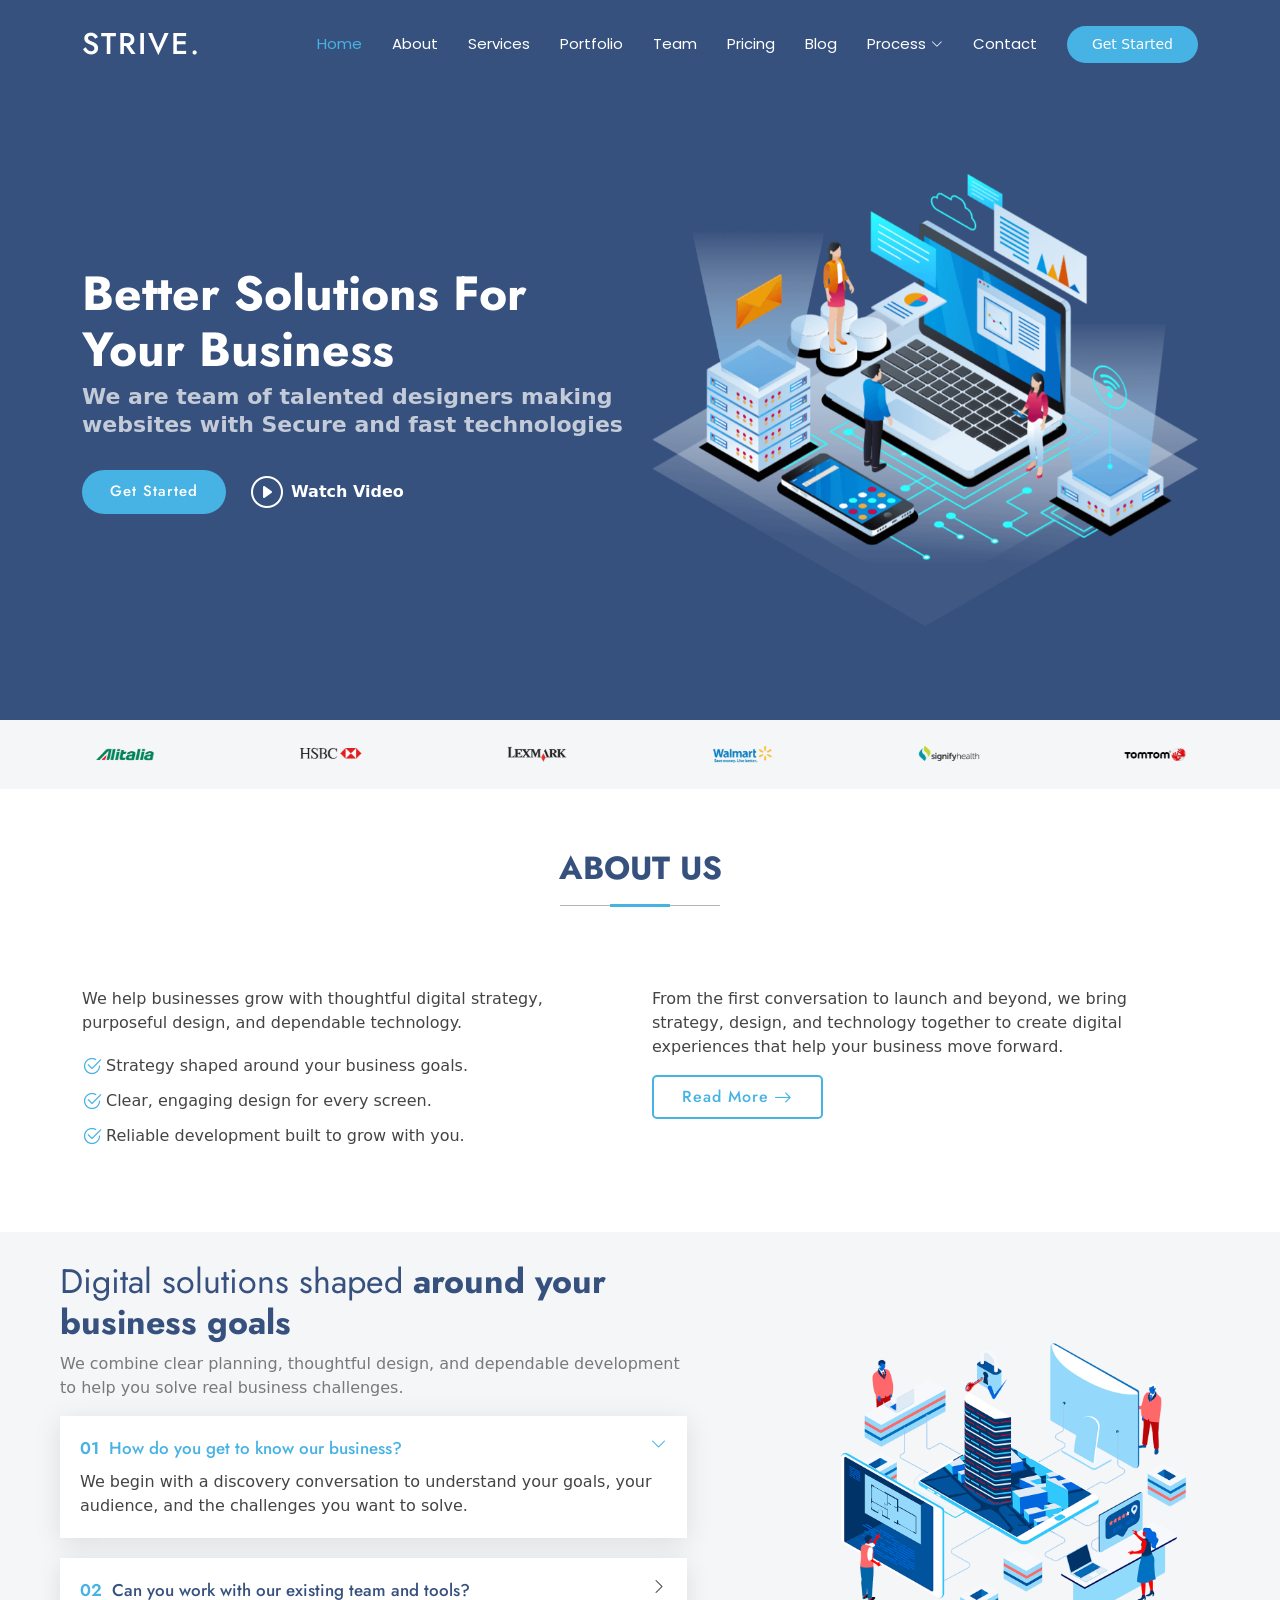
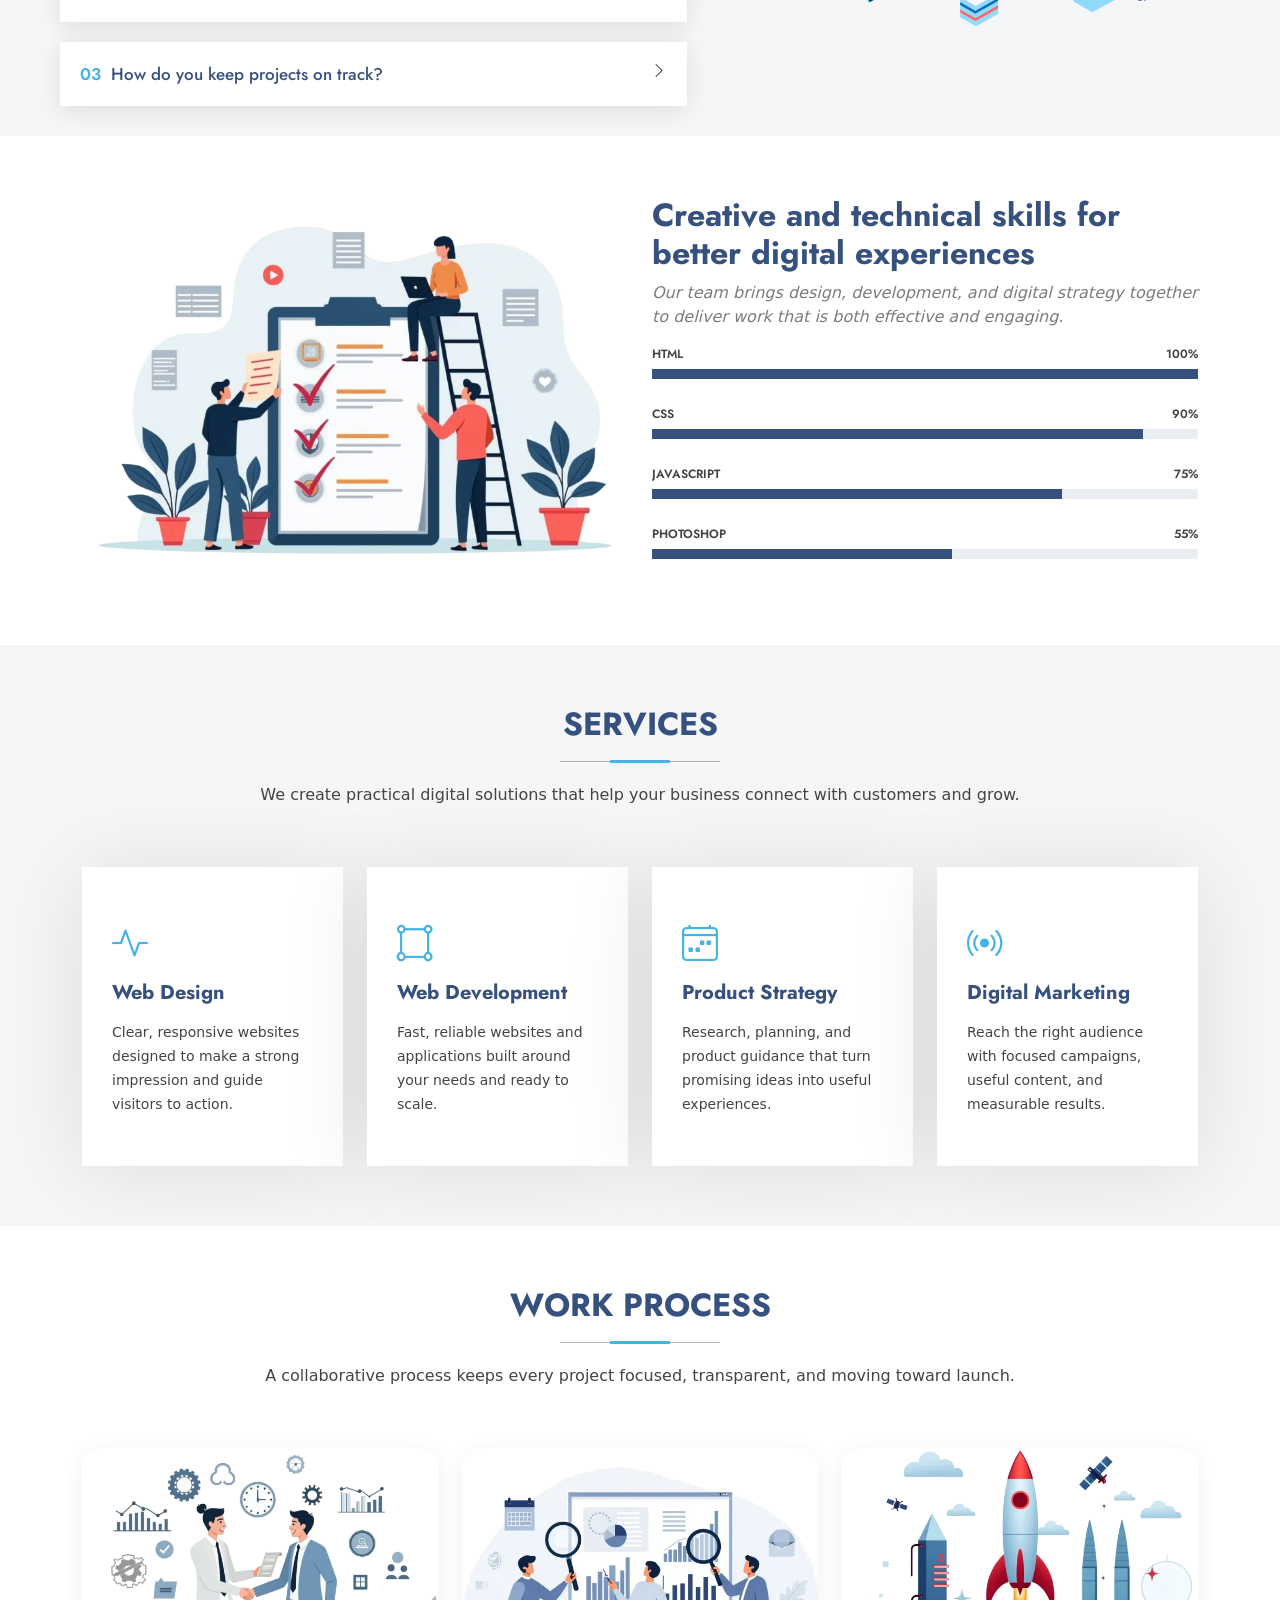
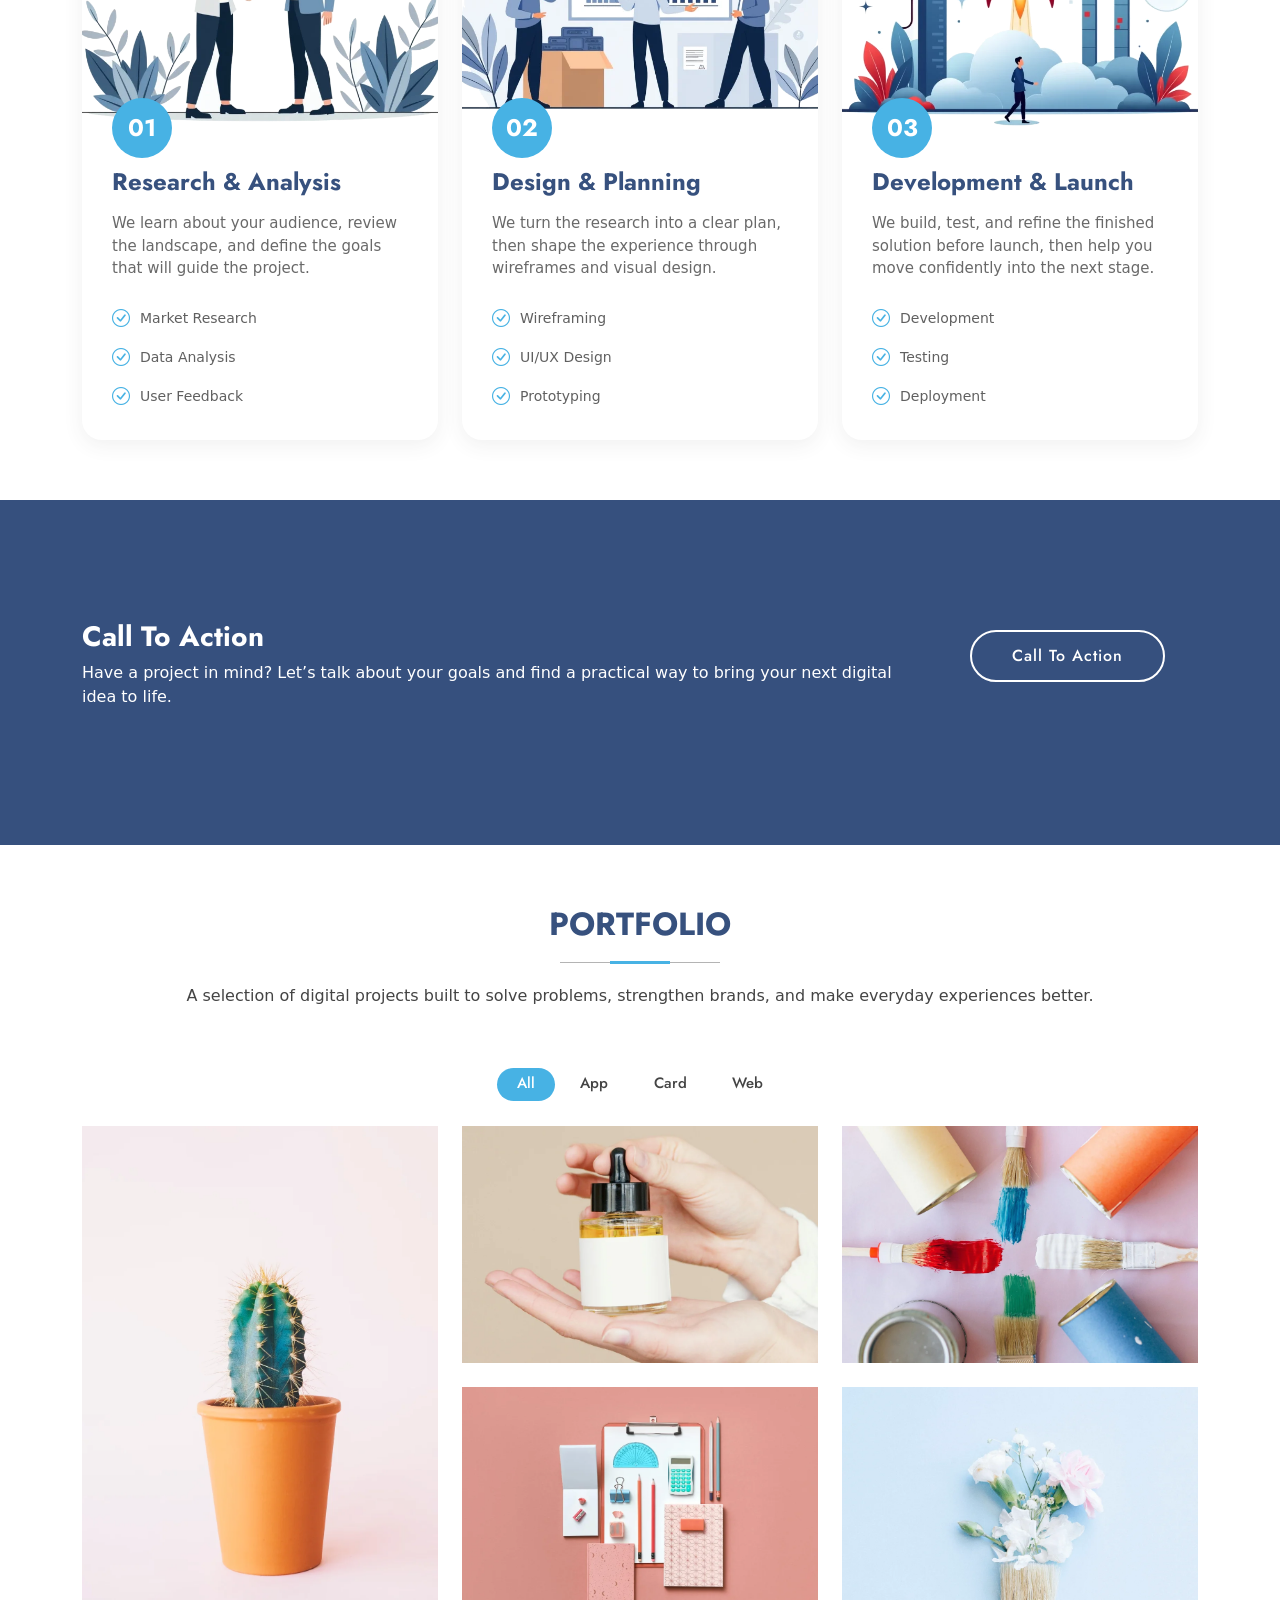
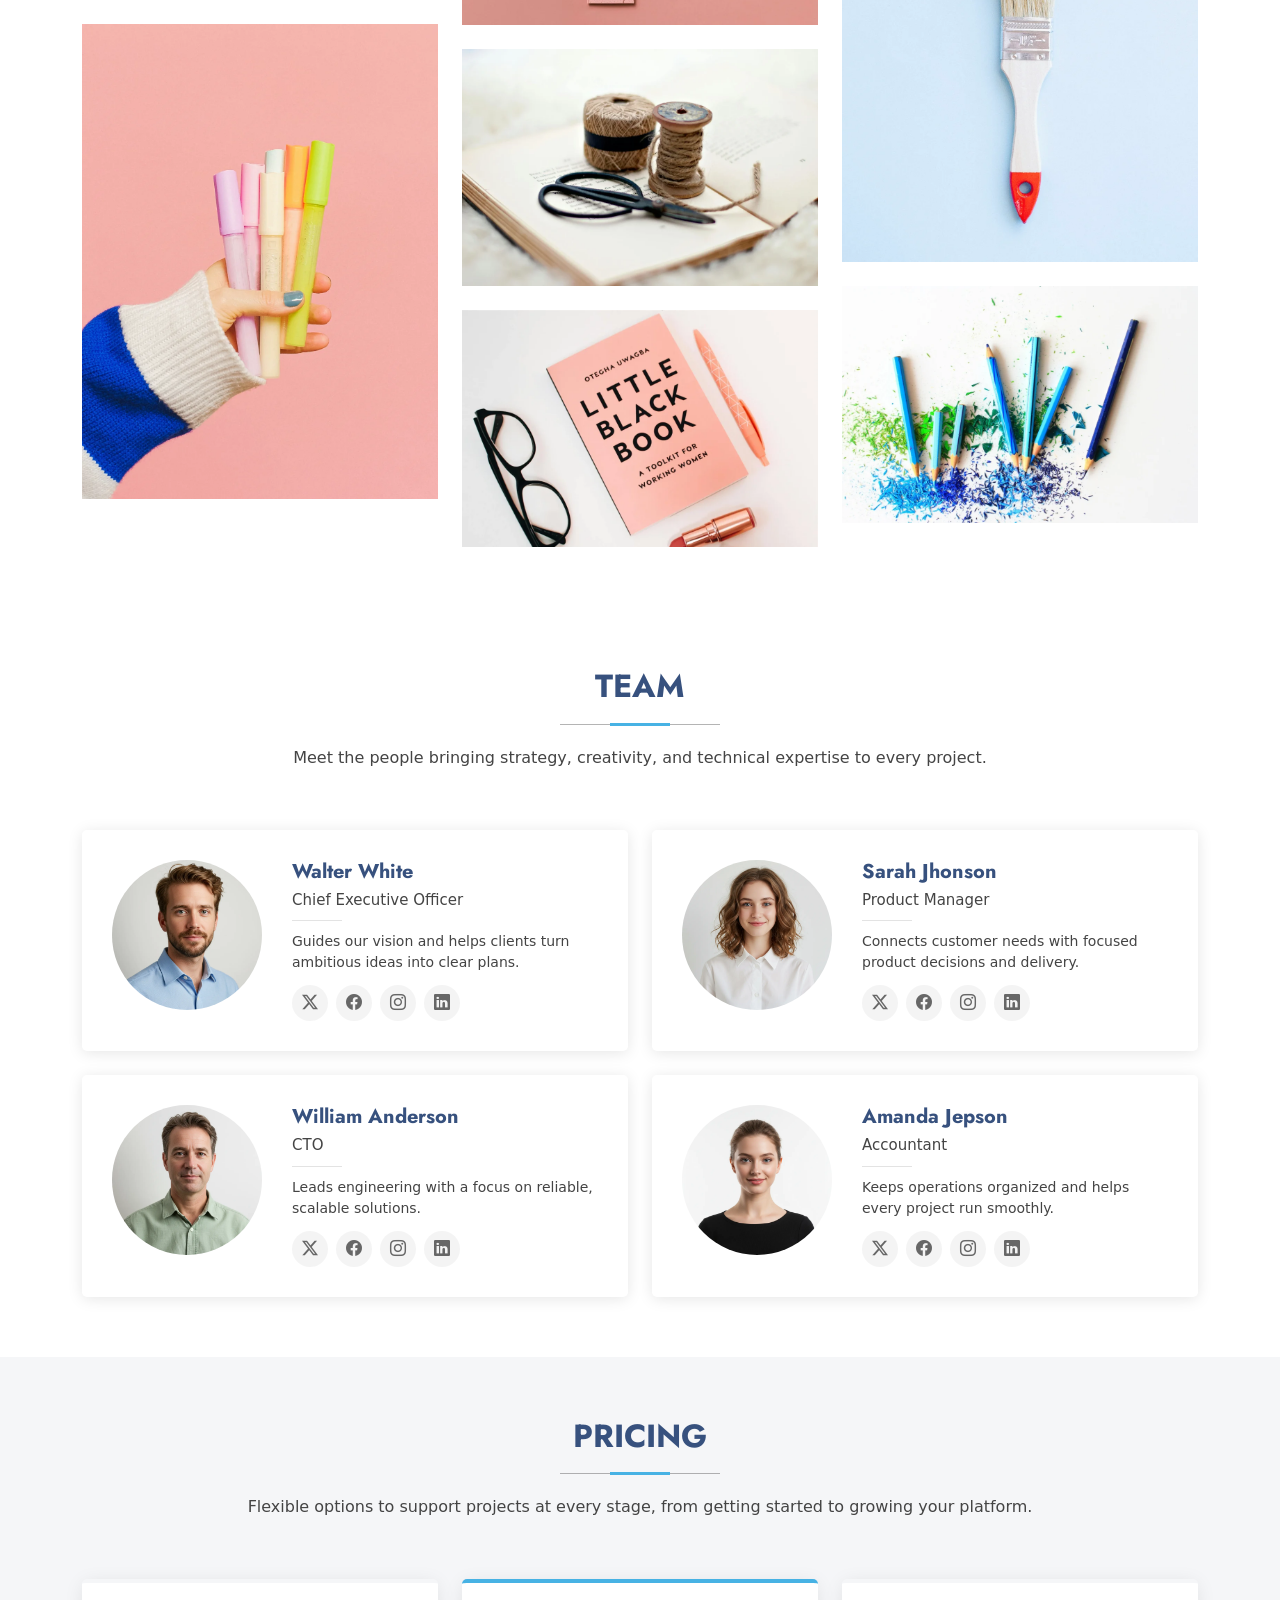
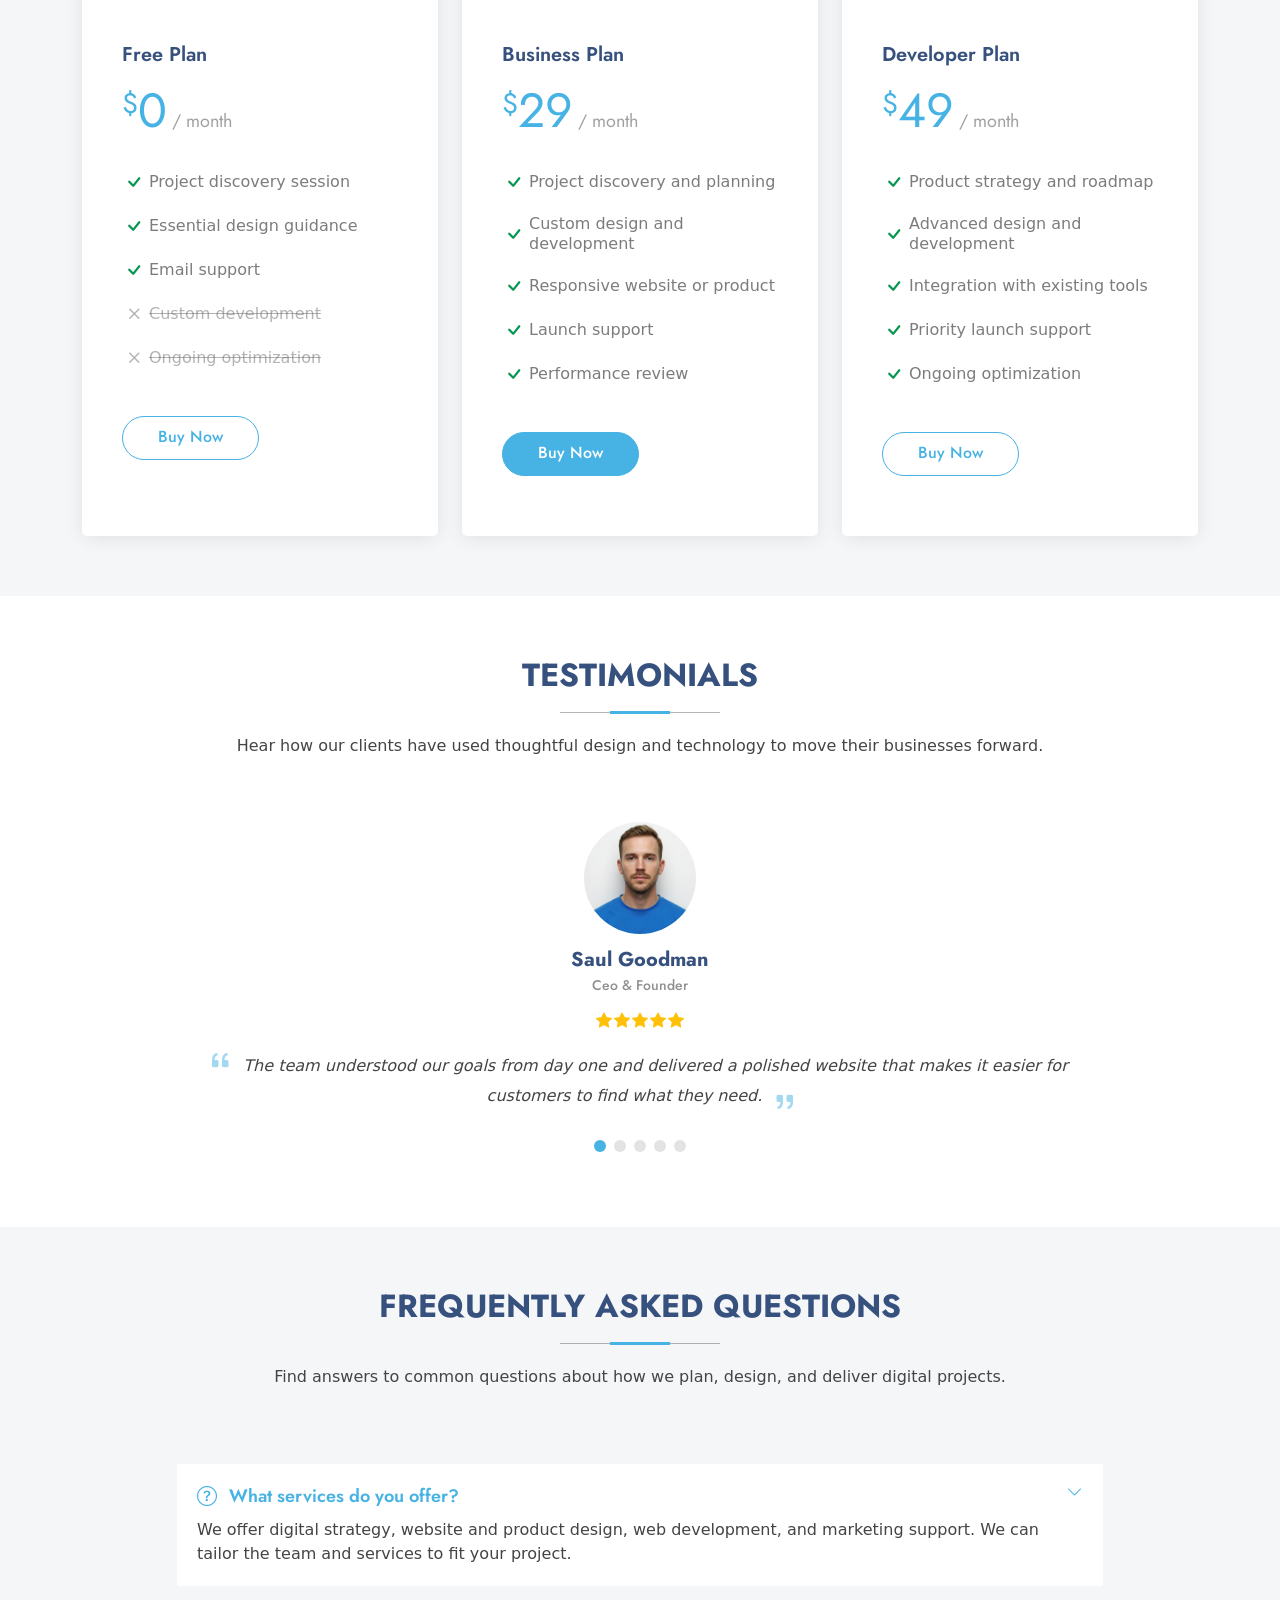
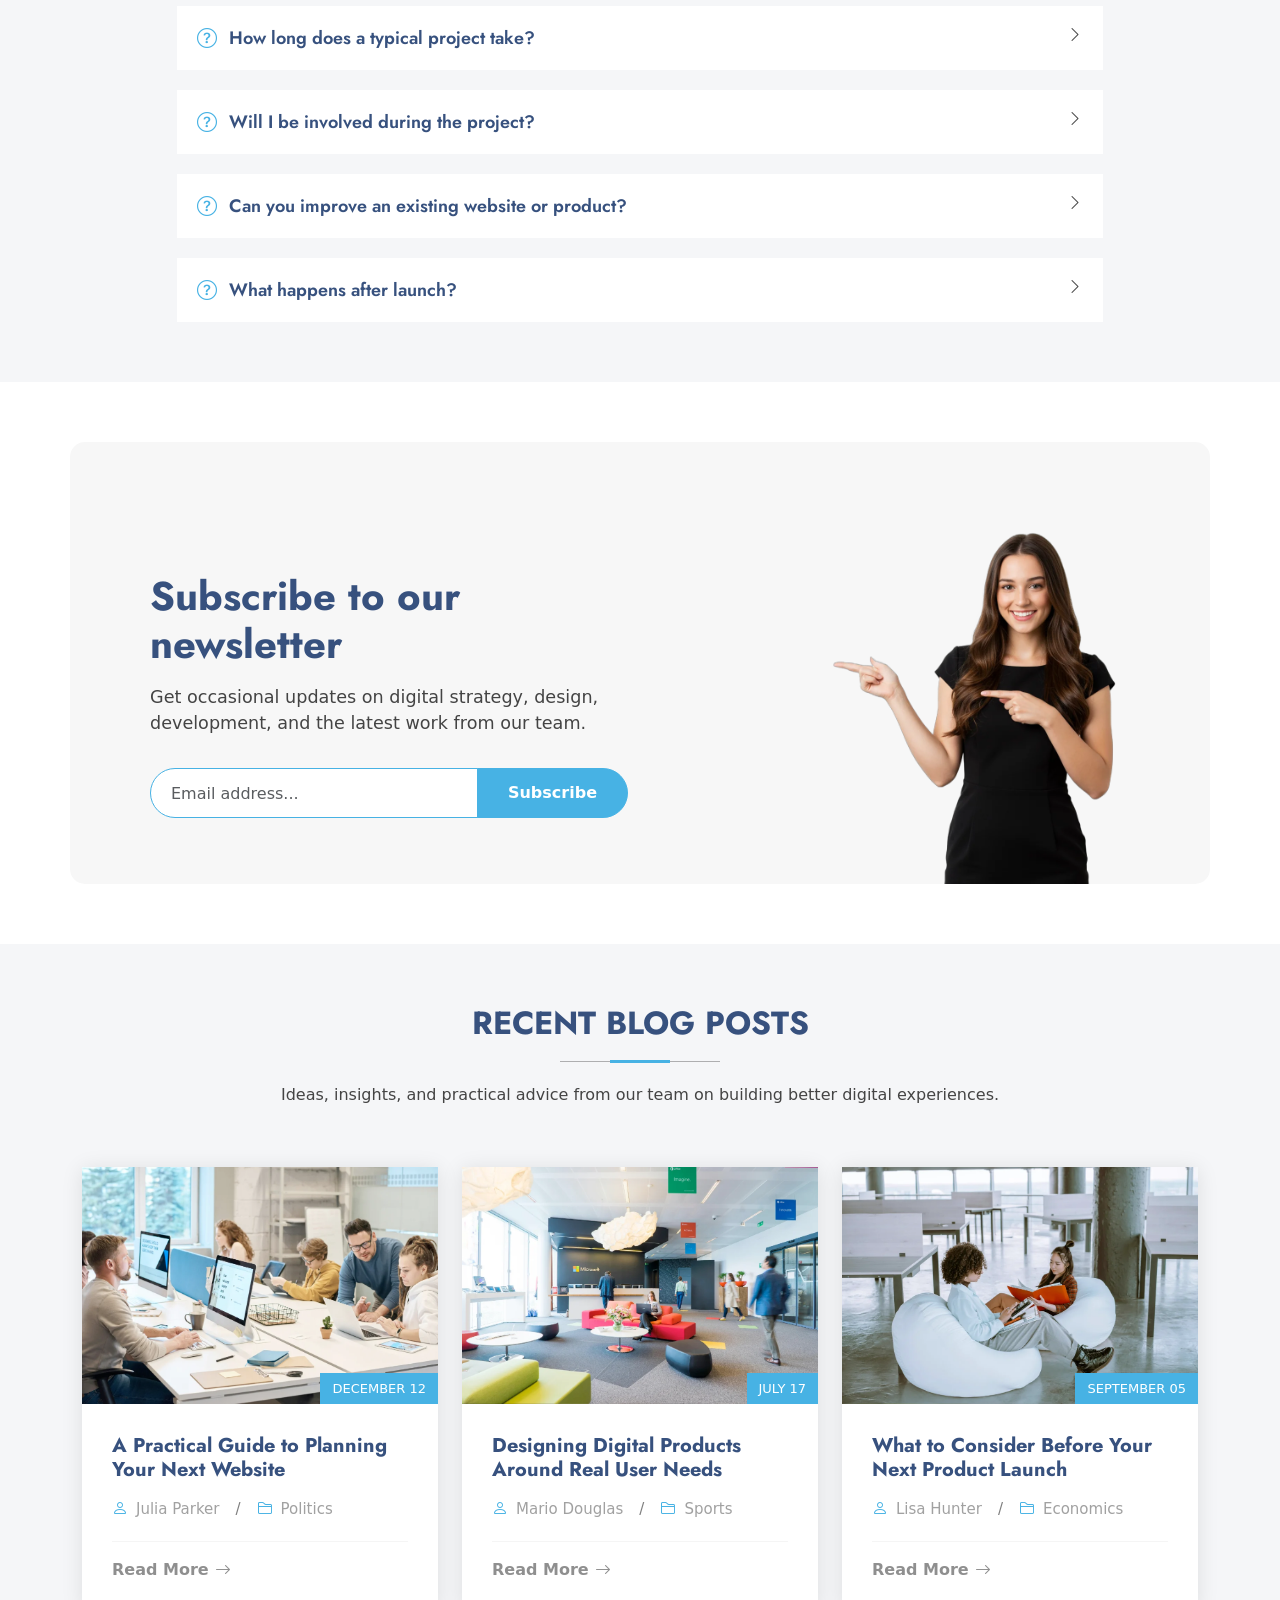
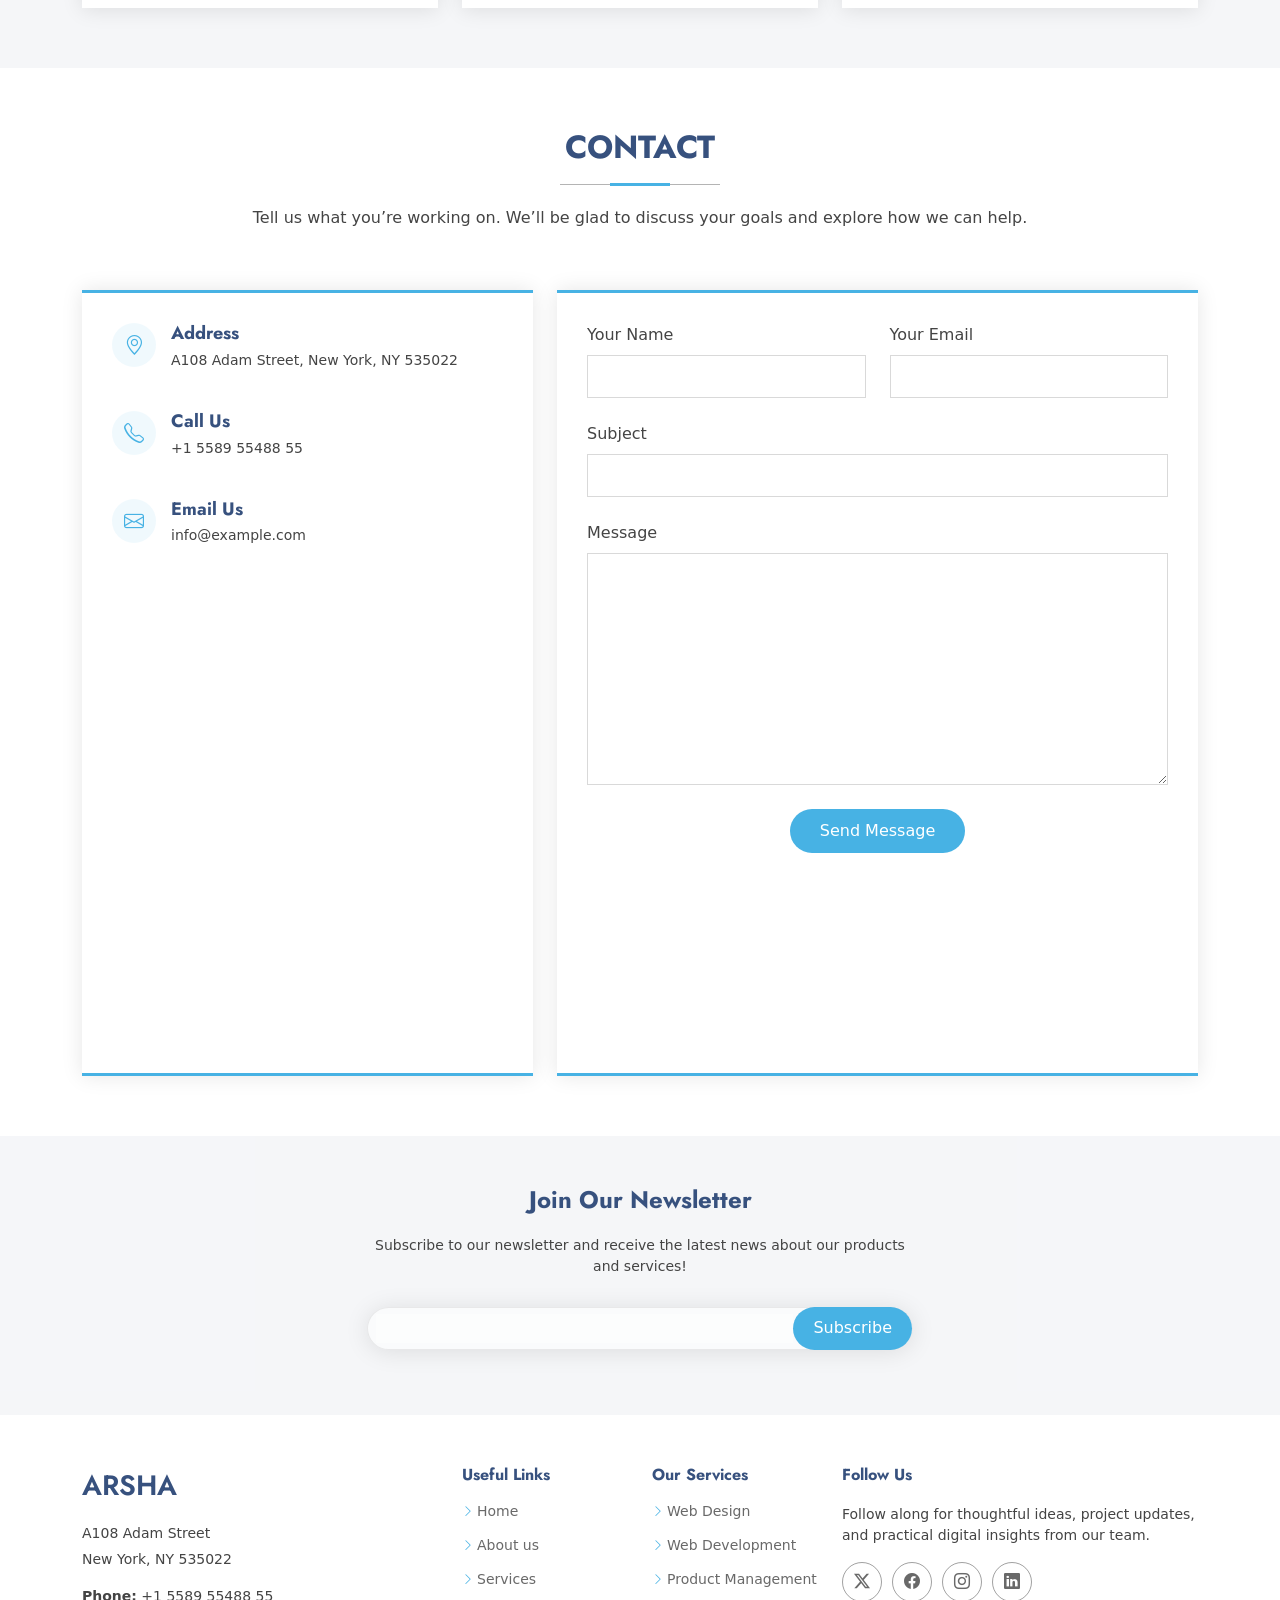
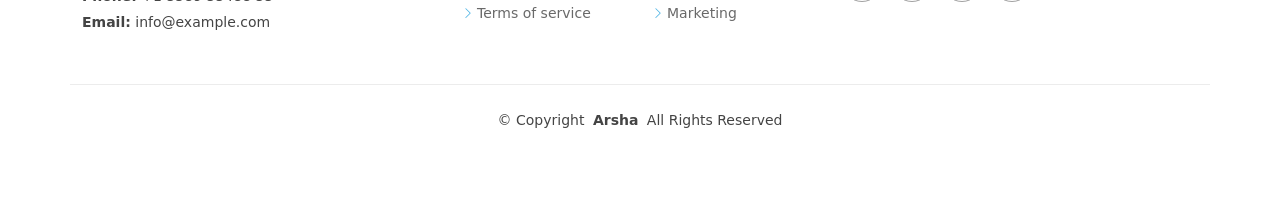
==== index.html @ 8007351e "first commit" ====
<!DOCTYPE html>
<html lang="en">

<head>
  <meta charset="utf-8">
  <meta content="width=device-width, initial-scale=1.0" name="viewport">
  <title>Index - Arsha Bootstrap Template</title>
  <meta name="description" content="">
  <meta name="keywords" content="">

  <!-- Favicons -->
  <!-- <link href="assets/img/favicon.png" rel="icon">
  <link href="assets/img/apple-touch-icon.png" rel="apple-touch-icon"> -->

  <!-- Fonts -->
  <link href="https://fonts.googleapis.com" rel="preconnect">
  <link href="https://fonts.gstatic.com" rel="preconnect" crossorigin>
  <link href="https://fonts.googleapis.com/css2?family=Open+Sans:ital,wght@0,300;0,400;0,500;0,600;0,700;0,800;1,300;1,400;1,500;1,600;1,700;1,800&family=Poppins:ital,wght@0,100;0,200;0,300;0,400;0,500;0,600;0,700;0,800;0,900;1,100;1,200;1,300;1,400;1,500;1,600;1,700;1,800;1,900&family=Jost:ital,wght@0,100;0,200;0,300;0,400;0,500;0,600;0,700;0,800;0,900;1,100;1,200;1,300;1,400;1,500;1,600;1,700;1,800;1,900&display=swap" rel="stylesheet">

  <!-- Vendor CSS Files -->
  <link href="assets/vendor/bootstrap/css/bootstrap.min.css" rel="stylesheet">
  <link href="assets/vendor/bootstrap-icons/bootstrap-icons.css" rel="stylesheet">
  <link href="assets/vendor/aos/aos.css" rel="stylesheet">
  <link href="assets/vendor/glightbox/css/glightbox.min.css" rel="stylesheet">
  <link href="assets/vendor/swiper/swiper-bundle.min.css" rel="stylesheet">

  <!-- Main CSS File -->
  <link href="assets/css/main.css" rel="stylesheet">

  <!-- =======================================================
  * Template Name: Arsha
  * Template URL: https://bootstrapmade.com/arsha-free-bootstrap-html-template-corporate/
  * Updated: Feb 22 2025 with Bootstrap v5.3.3
  * Author: BootstrapMade.com
  * License: https://bootstrapmade.com/license/
  ======================================================== -->
</head>

<body class="index-page">

  <header id="header" class="header d-flex align-items-center fixed-top">
    <div class="container-fluid container-xl position-relative d-flex align-items-center">

      <a href="index.html" class="logo d-flex align-items-center me-auto">
        <!-- Uncomment the line below if you also wish to use an image logo -->
        <!-- <img src="assets/img/logo.webp" alt=""> -->
        <h1 class="sitename">Strive.</h1>
      </a>

      <nav id="navmenu" class="navmenu">
        <ul>
          <li><a href="#hero" class="active">Home</a></li>
          <li><a href="#about">About</a></li>
          <li><a href="#services">Services</a></li>
          <li><a href="#portfolio">Portfolio</a></li>
          <li><a href="#team">Team</a></li>
          <li><a href="#pricing">Pricing</a></li>
          <li><a href="blog.html">Blog</a></li>
          <li class="dropdown"><a href="process.html"><span>Process</span> <i class="bi bi-chevron-down toggle-dropdown"></i></a>
            <ul>
              <li><a href="process.html#research-analysis">Research & Analysis</a></li>
              <!-- <li class="dropdown"><a href="#"><span>Deep Dropdown</span> <i class="bi bi-chevron-down toggle-dropdown"></i></a>
                <ul>
                  <li><a href="#">Deep Dropdown 1</a></li>
                  <li><a href="#">Deep Dropdown 2</a></li>
                  <li><a href="#">Deep Dropdown 3</a></li>
                  <li><a href="#">Deep Dropdown 4</a></li>
                  <li><a href="#">Deep Dropdown 5</a></li>
                </ul>
              </li> -->
              <li><a href="process.html#design-planning">Design & Planning</a></li>
              <li><a href="process.html#development-launch">Development & Launch</a></li>
            </ul>
          </li>
          <li><a href="#contact">Contact</a></li>
        </ul>
        <i class="mobile-nav-toggle d-xl-none bi bi-list"></i>
      </nav>

      <a class="btn-getstarted" href="#contact">Get Started</a>

    </div>
  </header>

  <main class="main">

    <!-- Hero Section -->
    <section id="hero" class="hero section dark-background">

      <div class="container">
        <div class="row gy-4">
          <div class="col-lg-6 order-2 order-lg-1 d-flex flex-column justify-content-center" data-aos="zoom-out">
            <h1>Better Solutions For Your Business</h1>
            <p>We are team of talented designers making websites with Secure and fast technologies</p>
            <div class="d-flex">
              <a href="#about" class="btn-get-started">Get Started</a>
              <a href="https://www.youtube.com/watch?v=Y7f98aduVJ8" class="glightbox btn-watch-video d-flex align-items-center"><i class="bi bi-play-circle"></i><span>Watch Video</span></a>
            </div>
          </div>
          <div class="col-lg-6 order-1 order-lg-2 hero-img" data-aos="zoom-out" data-aos-delay="200">
            <img src="assets/img/hero-img.png" class="img-fluid animated" alt="">
          </div>
        </div>
      </div>

    </section><!-- /Hero Section -->

    <!-- Clients Section -->
    <section id="clients" class="clients section light-background">

      <div class="container" data-aos="zoom-in">

        <div class="swiper init-swiper">
          <script type="application/json" class="swiper-config">
            {
              "loop": true,
              "speed": 600,
              "autoplay": {
                "delay": 5000
              },
              "slidesPerView": "auto",
              "pagination": {
                "el": ".swiper-pagination",
                "type": "bullets",
                "clickable": true
              },
              "breakpoints": {
                "320": {
                  "slidesPerView": 2,
                  "spaceBetween": 40
                },
                "480": {
                  "slidesPerView": 3,
                  "spaceBetween": 60
                },
                "640": {
                  "slidesPerView": 4,
                  "spaceBetween": 80
                },
                "992": {
                  "slidesPerView": 5,
                  "spaceBetween": 120
                },
                "1200": {
                  "slidesPerView": 6,
                  "spaceBetween": 120
                }
              }
            }
          </script>
          <div class="swiper-wrapper align-items-center">
            <div class="swiper-slide"><img src="assets/img/clients/clients-1.webp" class="img-fluid" alt=""></div>
            <div class="swiper-slide"><img src="assets/img/clients/clients-2.webp" class="img-fluid" alt=""></div>
            <div class="swiper-slide"><img src="assets/img/clients/clients-3.webp" class="img-fluid" alt=""></div>
            <div class="swiper-slide"><img src="assets/img/clients/clients-4.webp" class="img-fluid" alt=""></div>
            <div class="swiper-slide"><img src="assets/img/clients/clients-5.webp" class="img-fluid" alt=""></div>
            <div class="swiper-slide"><img src="assets/img/clients/clients-6.webp" class="img-fluid" alt=""></div>
            <div class="swiper-slide"><img src="assets/img/clients/clients-7.webp" class="img-fluid" alt=""></div>
            <div class="swiper-slide"><img src="assets/img/clients/clients-8.webp" class="img-fluid" alt=""></div>
          </div>
        </div>

      </div>

    </section><!-- /Clients Section -->

    <!-- About Section -->
    <section id="about" class="about section">

      <!-- Section Title -->
      <div class="container section-title" data-aos="fade-up">
        <h2>About Us</h2>
      </div><!-- End Section Title -->

      <div class="container">

        <div class="row gy-4">

          <div class="col-lg-6 content" data-aos="fade-up" data-aos-delay="100">
            <p>
              We help businesses grow with thoughtful digital strategy, purposeful design, and dependable technology.
            </p>
            <ul>
              <li><i class="bi bi-check2-circle"></i> <span>Strategy shaped around your business goals.</span></li>
              <li><i class="bi bi-check2-circle"></i> <span>Clear, engaging design for every screen.</span></li>
              <li><i class="bi bi-check2-circle"></i> <span>Reliable development built to grow with you.</span></li>
            </ul>
          </div>

          <div class="col-lg-6" data-aos="fade-up" data-aos-delay="200">
            <p>From the first conversation to launch and beyond, we bring strategy, design, and technology together to create digital experiences that help your business move forward.</p>
            <a href="#" class="read-more"><span>Read More</span><i class="bi bi-arrow-right"></i></a>
          </div>

        </div>

      </div>

    </section>
    <!-- /About Section -->

    <!-- Why Us Section -->
    <section id="why-us" class="section why-us light-background" data-builder="section">

      <div class="container-fluid">

        <div class="row gy-4">

          <div class="col-lg-7 d-flex flex-column justify-content-center order-2 order-lg-1">

            <div class="content px-xl-5" data-aos="fade-up" data-aos-delay="100">
              <h3><span>Digital solutions shaped </span><strong>around your business goals</strong></h3>
              <p>
                We combine clear planning, thoughtful design, and dependable development to help you solve real business challenges.
              </p>
            </div>

            <div class="faq-container px-xl-5" data-aos="fade-up" data-aos-delay="200">

              <div class="faq-item faq-active">

                <h3><span>01</span> How do you get to know our business?</h3>
                <div class="faq-content">
                  <p>We begin with a discovery conversation to understand your goals, your audience, and the challenges you want to solve.</p>
                </div>
                <i class="faq-toggle bi bi-chevron-right"></i>
              </div><!-- End Faq item-->

              <div class="faq-item">
                <h3><span>02</span> Can you work with our existing team and tools?</h3>
                <div class="faq-content">
                  <p>Yes. We collaborate with your team and build on the tools and systems that already support your work whenever it makes sense.</p>
                </div>
                <i class="faq-toggle bi bi-chevron-right"></i>
              </div><!-- End Faq item-->

              <div class="faq-item">
                <h3><span>03</span> How do you keep projects on track?</h3>
                <div class="faq-content">
                  <p>We agree on milestones, share regular progress updates, and invite your feedback at key stages so there are no surprises.</p>
                </div>
                <i class="faq-toggle bi bi-chevron-right"></i>
              </div><!-- End Faq item-->

            </div>

          </div>

          <div class="col-lg-5 order-1 order-lg-2 why-us-img">
            <img src="assets/img/why-us.png" class="img-fluid" alt="" data-aos="zoom-in" data-aos-delay="100">
          </div>
        </div>

      </div>

    </section><!-- /Why Us Section -->

    <!-- Skills Section -->
    <section id="skills" class="skills section">

      <div class="container" data-aos="fade-up" data-aos-delay="100">

        <div class="row">

          <div class="col-lg-6 d-flex align-items-center">
            <img src="assets/img/illustration/illustration-10.webp" class="img-fluid" alt="">
          </div>

          <div class="col-lg-6 pt-4 pt-lg-0 content">

            <h3>Creative and technical skills for better digital experiences</h3>
            <p class="fst-italic">
              Our team brings design, development, and digital strategy together to deliver work that is both effective and engaging.
            </p>

            <div class="skills-content skills-animation">

              <div class="progress">
                <span class="skill"><span>HTML</span> <i class="val">100%</i></span>
                <div class="progress-bar-wrap">
                  <div class="progress-bar" role="progressbar" aria-valuenow="100" aria-valuemin="0" aria-valuemax="100"></div>
                </div>
              </div><!-- End Skills Item -->

              <div class="progress">
                <span class="skill"><span>CSS</span> <i class="val">90%</i></span>
                <div class="progress-bar-wrap">
                  <div class="progress-bar" role="progressbar" aria-valuenow="90" aria-valuemin="0" aria-valuemax="100"></div>
                </div>
              </div><!-- End Skills Item -->

              <div class="progress">
                <span class="skill"><span>JavaScript</span> <i class="val">75%</i></span>
                <div class="progress-bar-wrap">
                  <div class="progress-bar" role="progressbar" aria-valuenow="75" aria-valuemin="0" aria-valuemax="100"></div>
                </div>
              </div><!-- End Skills Item -->

              <div class="progress">
                <span class="skill"><span>Photoshop</span> <i class="val">55%</i></span>
                <div class="progress-bar-wrap">
                  <div class="progress-bar" role="progressbar" aria-valuenow="55" aria-valuemin="0" aria-valuemax="100"></div>
                </div>
              </div><!-- End Skills Item -->

            </div>

          </div>
        </div>

      </div>

    </section><!-- /Skills Section -->

    <!-- Services Section -->
    <section id="services" class="services section light-background">

      <!-- Section Title -->
      <div class="container section-title" data-aos="fade-up">
        <h2>Services</h2>
        <p>We create practical digital solutions that help your business connect with customers and grow.</p>
      </div><!-- End Section Title -->

      <div class="container">

        <div class="row gy-4">

          <div class="col-xl-3 col-md-6 d-flex" data-aos="fade-up" data-aos-delay="100">
            <div class="service-item position-relative">
              <div class="icon"><i class="bi bi-activity icon"></i></div>
              <h4><a href="" class="stretched-link">Web Design</a></h4>
              <p>Clear, responsive websites designed to make a strong impression and guide visitors to action.</p>
            </div>
          </div><!-- End Service Item -->

          <div class="col-xl-3 col-md-6 d-flex" data-aos="fade-up" data-aos-delay="200">
            <div class="service-item position-relative">
              <div class="icon"><i class="bi bi-bounding-box-circles icon"></i></div>
              <h4><a href="" class="stretched-link">Web Development</a></h4>
              <p>Fast, reliable websites and applications built around your needs and ready to scale.</p>
            </div>
          </div><!-- End Service Item -->

          <div class="col-xl-3 col-md-6 d-flex" data-aos="fade-up" data-aos-delay="300">
            <div class="service-item position-relative">
              <div class="icon"><i class="bi bi-calendar4-week icon"></i></div>
              <h4><a href="" class="stretched-link">Product Strategy</a></h4>
              <p>Research, planning, and product guidance that turn promising ideas into useful experiences.</p>
            </div>
          </div><!-- End Service Item -->

          <div class="col-xl-3 col-md-6 d-flex" data-aos="fade-up" data-aos-delay="400">
            <div class="service-item position-relative">
              <div class="icon"><i class="bi bi-broadcast icon"></i></div>
              <h4><a href="" class="stretched-link">Digital Marketing</a></h4>
              <p>Reach the right audience with focused campaigns, useful content, and measurable results.</p>
            </div>
          </div><!-- End Service Item -->

        </div>

      </div>

    </section><!-- /Services Section -->

    <!-- Work Process Section -->
    <section id="work-process" class="work-process section">

      <!-- Section Title -->
      <div class="container section-title" data-aos="fade-up">
        <h2>Work Process</h2>
        <p>A collaborative process keeps every project focused, transparent, and moving toward launch.</p>
      </div><!-- End Section Title -->

      <div class="container" data-aos="fade-up" data-aos-delay="100">

        <div class="row gy-5">

          <div class="col-lg-4" data-aos="fade-up" data-aos-delay="200">
            <div class="steps-item">
              <div class="steps-image">
                <img src="assets/img/steps/steps-1.webp" alt="Step 1" class="img-fluid" loading="lazy">
              </div>
              <div class="steps-content">
                <div class="steps-number">01</div>
                <h3>Research &amp; Analysis</h3>
                <p>We learn about your audience, review the landscape, and define the goals that will guide the project.</p>
                <div class="steps-features">
                  <div class="feature-item">
                    <i class="bi bi-check-circle"></i>
                    <span>Market Research</span>
                  </div>
                  <div class="feature-item">
                    <i class="bi bi-check-circle"></i>
                    <span>Data Analysis</span>
                  </div>
                  <div class="feature-item">
                    <i class="bi bi-check-circle"></i>
                    <span>User Feedback</span>
                  </div>
                </div>
              </div>
            </div><!-- End Steps Item -->
          </div>

          <div class="col-lg-4" data-aos="fade-up" data-aos-delay="300">
            <div class="steps-item">
              <div class="steps-image">
                <img src="assets/img/steps/steps-2.webp" alt="Step 2" class="img-fluid" loading="lazy">
              </div>
              <div class="steps-content">
                <div class="steps-number">02</div>
                <h3>Design &amp; Planning</h3>
                <p>We turn the research into a clear plan, then shape the experience through wireframes and visual design.</p>
                <div class="steps-features">
                  <div class="feature-item">
                    <i class="bi bi-check-circle"></i>
                    <span>Wireframing</span>
                  </div>
                  <div class="feature-item">
                    <i class="bi bi-check-circle"></i>
                    <span>UI/UX Design</span>
                  </div>
                  <div class="feature-item">
                    <i class="bi bi-check-circle"></i>
                    <span>Prototyping</span>
                  </div>
                </div>
              </div>
            </div><!-- End Steps Item -->
          </div>

          <div class="col-lg-4" data-aos="fade-up" data-aos-delay="400">
            <div class="steps-item">
              <div class="steps-image">
                <img src="assets/img/steps/steps-3.webp" alt="Step 3" class="img-fluid" loading="lazy">
              </div>
              <div class="steps-content">
                <div class="steps-number">03</div>
                <h3>Development &amp; Launch</h3>
                <p>We build, test, and refine the finished solution before launch, then help you move confidently into the next stage.</p>
                <div class="steps-features">
                  <div class="feature-item">
                    <i class="bi bi-check-circle"></i>
                    <span>Development</span>
                  </div>
                  <div class="feature-item">
                    <i class="bi bi-check-circle"></i>
                    <span>Testing</span>
                  </div>
                  <div class="feature-item">
                    <i class="bi bi-check-circle"></i>
                    <span>Deployment</span>
                  </div>
                </div>
              </div>
            </div><!-- End Steps Item -->
          </div>

        </div>

      </div>

    </section><!-- /Work Process Section -->

    <!-- Call To Action Section -->
    <section id="call-to-action" class="call-to-action section dark-background">

      <img src="assets/img/bg/bg-8.webp" alt="">

      <div class="container">

        <div class="row" data-aos="zoom-in" data-aos-delay="100">
          <div class="col-xl-9 text-center text-xl-start">
            <h3>Call To Action</h3>
            <p>Have a project in mind? Let’s talk about your goals and find a practical way to bring your next digital idea to life.</p>
          </div>
          <div class="col-xl-3 cta-btn-container text-center">
            <a class="cta-btn align-middle" href="#">Call To Action</a>
          </div>
        </div>

      </div>

    </section><!-- /Call To Action Section -->

    <!-- Portfolio Section -->
    <section id="portfolio" class="portfolio section">

      <!-- Section Title -->
      <div class="container section-title" data-aos="fade-up">
        <h2>Portfolio</h2>
        <p>A selection of digital projects built to solve problems, strengthen brands, and make everyday experiences better.</p>
      </div><!-- End Section Title -->

      <div class="container">

        <div class="isotope-layout" data-default-filter="*" data-layout="masonry" data-sort="original-order">

          <ul class="portfolio-filters isotope-filters" data-aos="fade-up" data-aos-delay="100">
            <li data-filter="*" class="filter-active">All</li>
            <li data-filter=".filter-app">App</li>
            <li data-filter=".filter-product">Card</li>
            <li data-filter=".filter-branding">Web</li>
          </ul><!-- End Portfolio Filters -->

          <div class="row gy-4 isotope-container" data-aos="fade-up" data-aos-delay="200">

            <div class="col-lg-4 col-md-6 portfolio-item isotope-item filter-app">
              <img src="assets/img/portfolio/portfolio-portrait-1.webp" class="img-fluid" alt="">
              <div class="portfolio-info">
                <h4>App 1</h4>
                <p>A mobile experience designed for everyday use.</p>
                <a href="assets/img/portfolio/portfolio-portrait-1.webp" title="App 1" data-gallery="portfolio-gallery-app" class="glightbox preview-link"><i class="bi bi-zoom-in"></i></a>
                <a href="portfolio-details.html" title="More Details" class="details-link"><i class="bi bi-link-45deg"></i></a>
              </div>
            </div><!-- End Portfolio Item -->

            <div class="col-lg-4 col-md-6 portfolio-item isotope-item filter-product">
              <img src="assets/img/portfolio/portfolio-1.webp" class="img-fluid" alt="">
              <div class="portfolio-info">
                <h4>Product 1</h4>
                <p>A clear, intuitive product interface.</p>
                <a href="assets/img/portfolio/portfolio-1.webp" title="Product 1" data-gallery="portfolio-gallery-product" class="glightbox preview-link"><i class="bi bi-zoom-in"></i></a>
                <a href="portfolio-details.html" title="More Details" class="details-link"><i class="bi bi-link-45deg"></i></a>
              </div>
            </div><!-- End Portfolio Item -->

            <div class="col-lg-4 col-md-6 portfolio-item isotope-item filter-branding">
              <img src="assets/img/portfolio/portfolio-3.webp" class="img-fluid" alt="">
              <div class="portfolio-info">
                <h4>Branding 1</h4>
                <p>A distinctive visual identity for a growing brand.</p>
                <a href="assets/img/portfolio/portfolio-3.webp" title="Branding 1" data-gallery="portfolio-gallery-branding" class="glightbox preview-link"><i class="bi bi-zoom-in"></i></a>
                <a href="portfolio-details.html" title="More Details" class="details-link"><i class="bi bi-link-45deg"></i></a>
              </div>
            </div><!-- End Portfolio Item -->

            <div class="col-lg-4 col-md-6 portfolio-item isotope-item filter-app">
              <img src="assets/img/portfolio/portfolio-4.webp" class="img-fluid" alt="">
              <div class="portfolio-info">
                <h4>App 2</h4>
                <p>A streamlined app experience for customers.</p>
                <a href="assets/img/portfolio/portfolio-4.webp" title="App 2" data-gallery="portfolio-gallery-app" class="glightbox preview-link"><i class="bi bi-zoom-in"></i></a>
                <a href="portfolio-details.html" title="More Details" class="details-link"><i class="bi bi-link-45deg"></i></a>
              </div>
            </div><!-- End Portfolio Item -->

            <div class="col-lg-4 col-md-6 portfolio-item isotope-item filter-product">
              <img src="assets/img/portfolio/portfolio-portrait-2.webp" class="img-fluid" alt="">
              <div class="portfolio-info">
                <h4>Product 2</h4>
                <p>A product design focused on clarity and ease.</p>
                <a href="assets/img/portfolio/portfolio-portrait-2.webp" title="Product 2" data-gallery="portfolio-gallery-product" class="glightbox preview-link"><i class="bi bi-zoom-in"></i></a>
                <a href="portfolio-details.html" title="More Details" class="details-link"><i class="bi bi-link-45deg"></i></a>
              </div>
            </div><!-- End Portfolio Item -->

            <div class="col-lg-4 col-md-6 portfolio-item isotope-item filter-branding">
              <img src="assets/img/portfolio/portfolio-portrait-3.webp" class="img-fluid" alt="">
              <div class="portfolio-info">
                <h4>Branding 2</h4>
                <p>A cohesive brand system across digital channels.</p>
                <a href="assets/img/portfolio/portfolio-portrait-3.webp" title="Branding 2" data-gallery="portfolio-gallery-branding" class="glightbox preview-link"><i class="bi bi-zoom-in"></i></a>
                <a href="portfolio-details.html" title="More Details" class="details-link"><i class="bi bi-link-45deg"></i></a>
              </div>
            </div><!-- End Portfolio Item -->

            <div class="col-lg-4 col-md-6 portfolio-item isotope-item filter-app">
              <img src="assets/img/portfolio/portfolio-7.webp" class="img-fluid" alt="">
              <div class="portfolio-info">
                <h4>App 3</h4>
                <p>A useful app experience shaped around its users.</p>
                <a href="assets/img/portfolio/portfolio-7.webp" title="App 3" data-gallery="portfolio-gallery-app" class="glightbox preview-link"><i class="bi bi-zoom-in"></i></a>
                <a href="portfolio-details.html" title="More Details" class="details-link"><i class="bi bi-link-45deg"></i></a>
              </div>
            </div><!-- End Portfolio Item -->

            <div class="col-lg-4 col-md-6 portfolio-item isotope-item filter-product">
              <img src="assets/img/portfolio/portfolio-8.webp" class="img-fluid" alt="">
              <div class="portfolio-info">
                <h4>Product 3</h4>
                <p>A thoughtful product interface for daily work.</p>
                <a href="assets/img/portfolio/portfolio-8.webp" title="Product 3" data-gallery="portfolio-gallery-product" class="glightbox preview-link"><i class="bi bi-zoom-in"></i></a>
                <a href="portfolio-details.html" title="More Details" class="details-link"><i class="bi bi-link-45deg"></i></a>
              </div>
            </div><!-- End Portfolio Item -->

            <div class="col-lg-4 col-md-6 portfolio-item isotope-item filter-branding">
              <img src="assets/img/portfolio/portfolio-9.webp" class="img-fluid" alt="">
              <div class="portfolio-info">
                <h4>Branding 3</h4>
                <p>A fresh identity designed to stand out.</p>
                <a href="assets/img/portfolio/portfolio-9.webp" title="Branding 2" data-gallery="portfolio-gallery-branding" class="glightbox preview-link"><i class="bi bi-zoom-in"></i></a>
                <a href="portfolio-details.html" title="More Details" class="details-link"><i class="bi bi-link-45deg"></i></a>
              </div>
            </div><!-- End Portfolio Item -->

          </div><!-- End Portfolio Container -->

        </div>

      </div>

    </section><!-- /Portfolio Section -->

    <!-- Team Section -->
    <section id="team" class="team section">

      <!-- Section Title -->
      <div class="container section-title" data-aos="fade-up">
        <h2>Team</h2>
        <p>Meet the people bringing strategy, creativity, and technical expertise to every project.</p>
      </div><!-- End Section Title -->

      <div class="container">

        <div class="row gy-4">

          <div class="col-lg-6" data-aos="fade-up" data-aos-delay="100">
            <div class="team-member d-flex align-items-start">
              <div class="pic"><img src="assets/img/person/person-m-7.webp" class="img-fluid" alt=""></div>
              <div class="member-info">
                <h4>Walter White</h4>
                <span>Chief Executive Officer</span>
                <p>Guides our vision and helps clients turn ambitious ideas into clear plans.</p>
                <div class="social">
                  <a href=""><i class="bi bi-twitter-x"></i></a>
                  <a href=""><i class="bi bi-facebook"></i></a>
                  <a href=""><i class="bi bi-instagram"></i></a>
                  <a href=""> <i class="bi bi-linkedin"></i> </a>
                </div>
              </div>
            </div>
          </div><!-- End Team Member -->

          <div class="col-lg-6" data-aos="fade-up" data-aos-delay="200">
            <div class="team-member d-flex align-items-start">
              <div class="pic"><img src="assets/img/person/person-f-8.webp" class="img-fluid" alt=""></div>
              <div class="member-info">
                <h4>Sarah Jhonson</h4>
                <span>Product Manager</span>
                <p>Connects customer needs with focused product decisions and delivery.</p>
                <div class="social">
                  <a href=""><i class="bi bi-twitter-x"></i></a>
                  <a href=""><i class="bi bi-facebook"></i></a>
                  <a href=""><i class="bi bi-instagram"></i></a>
                  <a href=""> <i class="bi bi-linkedin"></i> </a>
                </div>
              </div>
            </div>
          </div><!-- End Team Member -->

          <div class="col-lg-6" data-aos="fade-up" data-aos-delay="300">
            <div class="team-member d-flex align-items-start">
              <div class="pic"><img src="assets/img/person/person-m-6.webp" class="img-fluid" alt=""></div>
              <div class="member-info">
                <h4>William Anderson</h4>
                <span>CTO</span>
                <p>Leads engineering with a focus on reliable, scalable solutions.</p>
                <div class="social">
                  <a href=""><i class="bi bi-twitter-x"></i></a>
                  <a href=""><i class="bi bi-facebook"></i></a>
                  <a href=""><i class="bi bi-instagram"></i></a>
                  <a href=""> <i class="bi bi-linkedin"></i> </a>
                </div>
              </div>
            </div>
          </div><!-- End Team Member -->

          <div class="col-lg-6" data-aos="fade-up" data-aos-delay="400">
            <div class="team-member d-flex align-items-start">
              <div class="pic"><img src="assets/img/person/person-f-4.webp" class="img-fluid" alt=""></div>
              <div class="member-info">
                <h4>Amanda Jepson</h4>
                <span>Accountant</span>
                <p>Keeps operations organized and helps every project run smoothly.</p>
                <div class="social">
                  <a href=""><i class="bi bi-twitter-x"></i></a>
                  <a href=""><i class="bi bi-facebook"></i></a>
                  <a href=""><i class="bi bi-instagram"></i></a>
                  <a href=""> <i class="bi bi-linkedin"></i> </a>
                </div>
              </div>
            </div>
          </div><!-- End Team Member -->

        </div>

      </div>

    </section><!-- /Team Section -->

    <!-- Pricing Section -->
    <section id="pricing" class="pricing section light-background">

      <!-- Section Title -->
      <div class="container section-title" data-aos="fade-up">
        <h2>Pricing</h2>
        <p>Flexible options to support projects at every stage, from getting started to growing your platform.</p>
      </div><!-- End Section Title -->

      <div class="container">

        <div class="row gy-4">

          <div class="col-lg-4" data-aos="zoom-in" data-aos-delay="100">
            <div class="pricing-item">
              <h3>Free Plan</h3>
              <h4><sup>$</sup>0<span> / month</span></h4>
              <ul>
                <li><i class="bi bi-check"></i> <span>Project discovery session</span></li>
                <li><i class="bi bi-check"></i> <span>Essential design guidance</span></li>
                <li><i class="bi bi-check"></i> <span>Email support</span></li>
                <li class="na"><i class="bi bi-x"></i> <span>Custom development</span></li>
                <li class="na"><i class="bi bi-x"></i> <span>Ongoing optimization</span></li>
              </ul>
              <a href="#" class="buy-btn">Buy Now</a>
            </div>
          </div><!-- End Pricing Item -->

          <div class="col-lg-4" data-aos="zoom-in" data-aos-delay="200">
            <div class="pricing-item featured">
              <h3>Business Plan</h3>
              <h4><sup>$</sup>29<span> / month</span></h4>
              <ul>
                <li><i class="bi bi-check"></i> <span>Project discovery and planning</span></li>
                <li><i class="bi bi-check"></i> <span>Custom design and development</span></li>
                <li><i class="bi bi-check"></i> <span>Responsive website or product</span></li>
                <li><i class="bi bi-check"></i> <span>Launch support</span></li>
                <li><i class="bi bi-check"></i> <span>Performance review</span></li>
              </ul>
              <a href="#" class="buy-btn">Buy Now</a>
            </div>
          </div><!-- End Pricing Item -->

          <div class="col-lg-4" data-aos="zoom-in" data-aos-delay="300">
            <div class="pricing-item">
              <h3>Developer Plan</h3>
              <h4><sup>$</sup>49<span> / month</span></h4>
              <ul>
                <li><i class="bi bi-check"></i> <span>Product strategy and roadmap</span></li>
                <li><i class="bi bi-check"></i> <span>Advanced design and development</span></li>
                <li><i class="bi bi-check"></i> <span>Integration with existing tools</span></li>
                <li><i class="bi bi-check"></i> <span>Priority launch support</span></li>
                <li><i class="bi bi-check"></i> <span>Ongoing optimization</span></li>
              </ul>
              <a href="#" class="buy-btn">Buy Now</a>
            </div>
          </div><!-- End Pricing Item -->

        </div>

      </div>

    </section><!-- /Pricing Section -->

    <!-- Testimonials Section -->
    <section id="testimonials" class="testimonials section">

      <!-- Section Title -->
      <div class="container section-title" data-aos="fade-up">
        <h2>Testimonials</h2>
        <p>Hear how our clients have used thoughtful design and technology to move their businesses forward.</p>
      </div><!-- End Section Title -->

      <div class="container" data-aos="fade-up" data-aos-delay="100">

        <div class="swiper init-swiper">
          <script type="application/json" class="swiper-config">
            {
              "loop": true,
              "speed": 600,
              "autoplay": {
                "delay": 5000
              },
              "slidesPerView": "auto",
              "pagination": {
                "el": ".swiper-pagination",
                "type": "bullets",
                "clickable": true
              }
            }
          </script>
          <div class="swiper-wrapper">

            <div class="swiper-slide">
              <div class="testimonial-item">
                <img src="assets/img/person/person-m-9.webp" class="testimonial-img" alt="">
                <h3>Saul Goodman</h3>
                <h4>Ceo &amp; Founder</h4>
                <div class="stars">
                  <i class="bi bi-star-fill"></i><i class="bi bi-star-fill"></i><i class="bi bi-star-fill"></i><i class="bi bi-star-fill"></i><i class="bi bi-star-fill"></i>
                </div>
                <p>
                  <i class="bi bi-quote quote-icon-left"></i>
                  <span>The team understood our goals from day one and delivered a polished website that makes it easier for customers to find what they need.</span>
                  <i class="bi bi-quote quote-icon-right"></i>
                </p>
              </div>
            </div><!-- End testimonial item -->

            <div class="swiper-slide">
              <div class="testimonial-item">
                <img src="assets/img/person/person-f-5.webp" class="testimonial-img" alt="">
                <h3>Sara Wilsson</h3>
                <h4>Designer</h4>
                <div class="stars">
                  <i class="bi bi-star-fill"></i><i class="bi bi-star-fill"></i><i class="bi bi-star-fill"></i><i class="bi bi-star-fill"></i><i class="bi bi-star-fill"></i>
                </div>
                <p>
                  <i class="bi bi-quote quote-icon-left"></i>
                  <span>Communication was clear throughout the project, and the final design feels true to our brand while working beautifully on every device.</span>
                  <i class="bi bi-quote quote-icon-right"></i>
                </p>
              </div>
            </div><!-- End testimonial item -->

            <div class="swiper-slide">
              <div class="testimonial-item">
                <img src="assets/img/person/person-f-12.webp" class="testimonial-img" alt="">
                <h3>Jena Karlis</h3>
                <h4>Store Owner</h4>
                <div class="stars">
                  <i class="bi bi-star-fill"></i><i class="bi bi-star-fill"></i><i class="bi bi-star-fill"></i><i class="bi bi-star-fill"></i><i class="bi bi-star-fill"></i>
                </div>
                <p>
                  <i class="bi bi-quote quote-icon-left"></i>
                  <span>They helped us simplify a complicated product idea and create an experience our customers can use with confidence.</span>
                  <i class="bi bi-quote quote-icon-right"></i>
                </p>
              </div>
            </div><!-- End testimonial item -->

            <div class="swiper-slide">
              <div class="testimonial-item">
                <img src="assets/img/person/person-m-12.webp" class="testimonial-img" alt="">
                <h3>Matt Brandon</h3>
                <h4>Freelancer</h4>
                <div class="stars">
                  <i class="bi bi-star-fill"></i><i class="bi bi-star-fill"></i><i class="bi bi-star-fill"></i><i class="bi bi-star-fill"></i><i class="bi bi-star-fill"></i>
                </div>
                <p>
                  <i class="bi bi-quote quote-icon-left"></i>
                  <span>The process felt collaborative and well organized. We launched on schedule and have a strong foundation for future growth.</span>
                  <i class="bi bi-quote quote-icon-right"></i>
                </p>
              </div>
            </div><!-- End testimonial item -->

            <div class="swiper-slide">
              <div class="testimonial-item">
                <img src="assets/img/person/person-m-13.webp" class="testimonial-img" alt="">
                <h3>John Larson</h3>
                <h4>Entrepreneur</h4>
                <div class="stars">
                  <i class="bi bi-star-fill"></i><i class="bi bi-star-fill"></i><i class="bi bi-star-fill"></i><i class="bi bi-star-fill"></i><i class="bi bi-star-fill"></i>
                </div>
                <p>
                  <i class="bi bi-quote quote-icon-left"></i>
                  <span>From planning through launch, the team brought practical ideas, thoughtful design, and reliable support to every stage of our project.</span>
                  <i class="bi bi-quote quote-icon-right"></i>
                </p>
              </div>
            </div><!-- End testimonial item -->

          </div>
          <div class="swiper-pagination"></div>
        </div>

      </div>

    </section><!-- /Testimonials Section -->

    <!-- Faq 2 Section -->
    <section id="faq-2" class="faq-2 section light-background">

      <!-- Section Title -->
      <div class="container section-title" data-aos="fade-up">
        <h2>Frequently Asked Questions</h2>
        <p>Find answers to common questions about how we plan, design, and deliver digital projects.</p>
      </div><!-- End Section Title -->

      <div class="container">

        <div class="row justify-content-center">

          <div class="col-lg-10">

            <div class="faq-container">

              <div class="faq-item faq-active" data-aos="fade-up" data-aos-delay="200">
                <i class="faq-icon bi bi-question-circle"></i>
                <h3>What services do you offer?</h3>
                <div class="faq-content">
                  <p>We offer digital strategy, website and product design, web development, and marketing support. We can tailor the team and services to fit your project.</p>
                </div>
                <i class="faq-toggle bi bi-chevron-right"></i>
              </div><!-- End Faq item-->

              <div class="faq-item" data-aos="fade-up" data-aos-delay="300">
                <i class="faq-icon bi bi-question-circle"></i>
                <h3>How long does a typical project take?</h3>
                <div class="faq-content">
                  <p>Timelines depend on the project’s scope and complexity. After learning about your goals, we’ll share a clear schedule with milestones and review points.</p>
                </div>
                <i class="faq-toggle bi bi-chevron-right"></i>
              </div><!-- End Faq item-->

              <div class="faq-item" data-aos="fade-up" data-aos-delay="400">
                <i class="faq-icon bi bi-question-circle"></i>
                <h3>Will I be involved during the project?</h3>
                <div class="faq-content">
                  <p>Absolutely. We work closely with you, share progress regularly, and gather feedback at key stages to keep the work aligned with your needs.</p>
                </div>
                <i class="faq-toggle bi bi-chevron-right"></i>
              </div><!-- End Faq item-->

              <div class="faq-item" data-aos="fade-up" data-aos-delay="500">
                <i class="faq-icon bi bi-question-circle"></i>
                <h3>Can you improve an existing website or product?</h3>
                <div class="faq-content">
                  <p>Yes. We can review your current experience, identify opportunities, and recommend focused improvements or a broader redesign.</p>
                </div>
                <i class="faq-toggle bi bi-chevron-right"></i>
              </div><!-- End Faq item-->

              <div class="faq-item" data-aos="fade-up" data-aos-delay="600">
                <i class="faq-icon bi bi-question-circle"></i>
                <h3>What happens after launch?</h3>
                <div class="faq-content">
                  <p>We can provide ongoing support, maintenance, and optimization to help your website or product keep pace with your business.</p>
                </div>
                <i class="faq-toggle bi bi-chevron-right"></i>
              </div><!-- End Faq item-->

            </div>

          </div>

        </div>

      </div>

    </section><!-- /Faq 2 Section -->

    <!-- Subscribe Section -->
    <section id="subscribe" class="subscribe section">
      <div class="container" data-aos="fade-up" data-aos-delay="100">
        <div class="row gy-4 justify-content-between align-items-center">
          <div class="col-lg-6">
            <div class="cta-content" data-aos="fade-up" data-aos-delay="200">
              <h2>Subscribe to our newsletter</h2>
              <p>Get occasional updates on digital strategy, design, development, and the latest work from our team.</p>
              <form action="forms/newsletter.php" method="post" class="php-email-form cta-form" data-aos="fade-up" data-aos-delay="300">
                <div class="input-group mb-3">
                  <input type="email" class="form-control" placeholder="Email address..." aria-label="Email address" aria-describedby="button-subscribe">
                  <button class="btn btn-primary" type="submit" id="button-subscribe">Subscribe</button>
                </div>
                <div class="loading">Loading</div>
                <div class="error-message"></div>
                <div class="sent-message">Your subscription request has been sent. Thank you!</div>
              </form>
            </div>
          </div>
          <div class="col-lg-4">
            <div class="cta-image" data-aos="zoom-out" data-aos-delay="200">
              <img src="assets/img/cta/cta-1.webp" alt="" class="img-fluid">
            </div>
          </div>
        </div>
      </div>
    </section><!-- /Subscribe Section -->

    <!-- Recent Blog Postst Section -->
    <section id="recent-blog-postst" class="recent-blog-postst section light-background">

      <!-- Section Title -->
      <div class="container section-title" data-aos="fade-up">
        <h2>Recent Blog Posts</h2>
        <p>Ideas, insights, and practical advice from our team on building better digital experiences.</p>
      </div><!-- End Section Title -->

      <div class="container">

        <div class="row gy-5">

          <div class="col-xl-4 col-md-6">
            <div class="post-item position-relative h-100" data-aos="fade-up" data-aos-delay="100">

              <div class="post-img position-relative overflow-hidden">
                <img src="assets/img/blog/blog-post-1.webp" class="img-fluid" alt="">
                <span class="post-date">December 12</span>
              </div>

              <div class="post-content d-flex flex-column">

                <h3 class="post-title">A Practical Guide to Planning Your Next Website</h3>

                <div class="meta d-flex align-items-center">
                  <div class="d-flex align-items-center">
                    <i class="bi bi-person"></i> <span class="ps-2">Julia Parker</span>
                  </div>
                  <span class="px-3 text-black-50">/</span>
                  <div class="d-flex align-items-center">
                    <i class="bi bi-folder2"></i> <span class="ps-2">Politics</span>
                  </div>
                </div>

                <hr>

                <a href="blog-details.html" class="readmore stretched-link"><span>Read More</span><i class="bi bi-arrow-right"></i></a>

              </div>

            </div>
          </div><!-- End post item -->

          <div class="col-xl-4 col-md-6">
            <div class="post-item position-relative h-100" data-aos="fade-up" data-aos-delay="200">

              <div class="post-img position-relative overflow-hidden">
                <img src="assets/img/blog/blog-post-2.webp" class="img-fluid" alt="">
                <span class="post-date">July 17</span>
              </div>

              <div class="post-content d-flex flex-column">

                <h3 class="post-title">Designing Digital Products Around Real User Needs</h3>

                <div class="meta d-flex align-items-center">
                  <div class="d-flex align-items-center">
                    <i class="bi bi-person"></i> <span class="ps-2">Mario Douglas</span>
                  </div>
                  <span class="px-3 text-black-50">/</span>
                  <div class="d-flex align-items-center">
                    <i class="bi bi-folder2"></i> <span class="ps-2">Sports</span>
                  </div>
                </div>

                <hr>

                <a href="blog-details.html" class="readmore stretched-link"><span>Read More</span><i class="bi bi-arrow-right"></i></a>

              </div>

            </div>
          </div><!-- End post item -->

          <div class="col-xl-4 col-md-6" data-aos="fade-up" data-aos-delay="300">
            <div class="post-item position-relative h-100">

              <div class="post-img position-relative overflow-hidden">
                <img src="assets/img/blog/blog-post-3.webp" class="img-fluid" alt="">
                <span class="post-date">September 05</span>
              </div>

              <div class="post-content d-flex flex-column">

                <h3 class="post-title">What to Consider Before Your Next Product Launch</h3>

                <div class="meta d-flex align-items-center">
                  <div class="d-flex align-items-center">
                    <i class="bi bi-person"></i> <span class="ps-2">Lisa Hunter</span>
                  </div>
                  <span class="px-3 text-black-50">/</span>
                  <div class="d-flex align-items-center">
                    <i class="bi bi-folder2"></i> <span class="ps-2">Economics</span>
                  </div>
                </div>

                <hr>

                <a href="blog-details.html" class="readmore stretched-link"><span>Read More</span><i class="bi bi-arrow-right"></i></a>

              </div>

            </div>
          </div><!-- End post item -->

        </div>

      </div>

    </section><!-- /Recent Blog Postst Section -->

    <!-- Contact Section -->
    <section id="contact" class="contact section">

      <!-- Section Title -->
      <div class="container section-title" data-aos="fade-up">
        <h2>Contact</h2>
        <p>Tell us what you’re working on. We’ll be glad to discuss your goals and explore how we can help.</p>
      </div><!-- End Section Title -->

      <div class="container" data-aos="fade-up" data-aos-delay="100">

        <div class="row gy-4">

          <div class="col-lg-5">

            <div class="info-wrap">
              <div class="info-item d-flex" data-aos="fade-up" data-aos-delay="200">
                <i class="bi bi-geo-alt flex-shrink-0"></i>
                <div>
                  <h3>Address</h3>
                  <p>A108 Adam Street, New York, NY 535022</p>
                </div>
              </div><!-- End Info Item -->

              <div class="info-item d-flex" data-aos="fade-up" data-aos-delay="300">
                <i class="bi bi-telephone flex-shrink-0"></i>
                <div>
                  <h3>Call Us</h3>
                  <p>+1 5589 55488 55</p>
                </div>
              </div><!-- End Info Item -->

              <div class="info-item d-flex" data-aos="fade-up" data-aos-delay="400">
                <i class="bi bi-envelope flex-shrink-0"></i>
                <div>
                  <h3>Email Us</h3>
                  <p>info@example.com</p>
                </div>
              </div><!-- End Info Item -->
              <iframe src="https://www.google.com/maps/embed?pb=!1m18!1m12!1m3!1d63681.87520266719!2d39.67550377419373!3d-3.9963180953515165!2m3!1f0!2f0!3f0!3m2!1i1024!2i768!4f13.1!3m3!1m2!1s0x18400dc9042093c7%3A0x9576d364a78e35d1!2sBamburi%2C%20Mombasa!5e0!3m2!1sen!2ske!4v1792871687700!5m2!1sen!2ske" width="600" height="450" style="border:0;" allowfullscreen="" loading="lazy" referrerpolicy="strict-origin-when-cross-origin"></iframe>
              <!-- <iframe src="https://www.google.com/maps/embed?pb=!1m14!1m8!1m3!1d48389.78314118045!2d-74.006138!3d40.710059!3m2!1i1024!2i768!4f13.1!3m3!1m2!1s0x89c25a22a3bda30d%3A0xb89d1fe6bc499443!2sDowntown%20Conference%20Center!5e0!3m2!1sen!2sus!4v1676961268712!5m2!1sen!2sus" frameborder="0" style="border:0; width: 100%; height: 270px;" allowfullscreen="" loading="lazy" referrerpolicy="no-referrer-when-downgrade"></iframe> -->
            </div>
          </div>

          <div class="col-lg-7">
            <form action="forms/contact.php" method="post" class="php-email-form" data-aos="fade-up" data-aos-delay="200">
              <div class="row gy-4">

                <div class="col-md-6">
                  <label for="name-field" class="pb-2">Your Name</label>
                  <input type="text" name="name" id="name-field" class="form-control" required="">
                </div>

                <div class="col-md-6">
                  <label for="email-field" class="pb-2">Your Email</label>
                  <input type="email" class="form-control" name="email" id="email-field" required="">
                </div>

                <div class="col-md-12">
                  <label for="subject-field" class="pb-2">Subject</label>
                  <input type="text" class="form-control" name="subject" id="subject-field" required="">
                </div>

                <div class="col-md-12">
                  <label for="message-field" class="pb-2">Message</label>
                  <textarea class="form-control" name="message" rows="10" id="message-field" required=""></textarea>
                </div>

                <div class="col-md-12 text-center">
                  <div class="loading">Loading</div>
                  <div class="error-message"></div>
                  <div class="sent-message">Your message has been sent. Thank you!</div>

                  <button type="submit">Send Message</button>
                </div>

              </div>
            </form>
          </div><!-- End Contact Form -->

        </div>

      </div>

    </section><!-- /Contact Section -->

  </main>

  <footer id="footer" class="footer">

    <div class="footer-newsletter">
      <div class="container">
        <div class="row justify-content-center text-center">
          <div class="col-lg-6">
            <h4>Join Our Newsletter</h4>
            <p>Subscribe to our newsletter and receive the latest news about our products and services!</p>
            <form action="forms/newsletter.php" method="post" class="php-email-form">
              <div class="newsletter-form"><input type="email" name="email"><input type="submit" value="Subscribe"></div>
              <div class="loading">Loading</div>
              <div class="error-message"></div>
              <div class="sent-message">Your subscription request has been sent. Thank you!</div>
            </form>
          </div>
        </div>
      </div>
    </div>

    <div class="container footer-top">
      <div class="row gy-4">
        <div class="col-lg-4 col-md-6 footer-about">
          <a href="index.html" class="d-flex align-items-center">
            <span class="sitename">Arsha</span>
          </a>
          <div class="footer-contact pt-3">
            <p>A108 Adam Street</p>
            <p>New York, NY 535022</p>
            <p class="mt-3"><strong>Phone:</strong> <span>+1 5589 55488 55</span></p>
            <p><strong>Email:</strong> <span>info@example.com</span></p>
          </div>
        </div>

        <div class="col-lg-2 col-md-3 footer-links">
          <h4>Useful Links</h4>
          <ul>
            <li><i class="bi bi-chevron-right"></i> <a href="#">Home</a></li>
            <li><i class="bi bi-chevron-right"></i> <a href="#">About us</a></li>
            <li><i class="bi bi-chevron-right"></i> <a href="#">Services</a></li>
            <li><i class="bi bi-chevron-right"></i> <a href="#">Terms of service</a></li>
          </ul>
        </div>

        <div class="col-lg-2 col-md-3 footer-links">
          <h4>Our Services</h4>
          <ul>
            <li><i class="bi bi-chevron-right"></i> <a href="#">Web Design</a></li>
            <li><i class="bi bi-chevron-right"></i> <a href="#">Web Development</a></li>
            <li><i class="bi bi-chevron-right"></i> <a href="#">Product Management</a></li>
            <li><i class="bi bi-chevron-right"></i> <a href="#">Marketing</a></li>
          </ul>
        </div>

        <div class="col-lg-4 col-md-12">
          <h4>Follow Us</h4>
          <p>Follow along for thoughtful ideas, project updates, and practical digital insights from our team.</p>
          <div class="social-links d-flex">
            <a href="#"><i class="bi bi-twitter-x"></i></a>
            <a href="#"><i class="bi bi-facebook"></i></a>
            <a href="#"><i class="bi bi-instagram"></i></a>
            <a href="#"><i class="bi bi-linkedin"></i></a>
          </div>
        </div>

      </div>
    </div>

    <div class="container copyright text-center mt-4">
      <p>© <span>Copyright</span> <strong class="px-1 sitename">Arsha</strong> <span>All Rights Reserved</span></p>
      
    </div>

  </footer>

  <!-- Scroll Top -->
  <a href="#" id="scroll-top" class="scroll-top d-flex align-items-center justify-content-center"><i class="bi bi-arrow-up-short"></i></a>

  <!-- Preloader -->
  <div id="preloader"></div>

  <!-- Vendor JS Files -->
  <script src="assets/vendor/bootstrap/js/bootstrap.bundle.min.js"></script>
  <script src="assets/vendor/php-email-form/validate.js"></script>
  <script src="assets/vendor/aos/aos.js"></script>
  <script src="assets/vendor/glightbox/js/glightbox.min.js"></script>
  <script src="assets/vendor/swiper/swiper-bundle.min.js"></script>
  <script src="assets/vendor/waypoints/noframework.waypoints.js"></script>
  <script src="assets/vendor/imagesloaded/imagesloaded.pkgd.min.js"></script>
  <script src="assets/vendor/isotope-layout/isotope.pkgd.min.js"></script>

  <!-- Main JS File -->
  <script src="assets/js/main.js"></script>

</body>

</html>
---- assets/css/main.css ----
/**
* Template Name: Arsha
* Template URL: https://bootstrapmade.com/arsha-free-bootstrap-html-template-corporate/
* Updated: Feb 22 2025 with Bootstrap v5.3.3
* Author: BootstrapMade.com
* License: https://bootstrapmade.com/license/
*/

/*--------------------------------------------------------------
# Font & Color Variables
# Help: https://bootstrapmade.com/color-system/
--------------------------------------------------------------*/
/* Fonts */
:root {
  /* --default-font: "Open Sans",  system-ui, -apple-system, "Segoe UI", Roboto, "Helvetica Neue", Arial, "Noto Sans", "Liberation Sans", sans-serif, "Apple Color Emoji", "Segoe UI Emoji", "Segoe UI Symbol", "Noto Color Emoji"; */
  --heading-font: "Jost",  sans-serif;
  --nav-font: "Poppins",  sans-serif;
  --default-font:"Ubuntu ", system-ui, -apple-system, BlinkMacSystemFont, 'Segoe UI', Roboto, Oxygen, Ubuntu, Cantarell, 'Open Sans', 'Helvetica Neue', sans-serif ;
  
}

/* Global Colors - The following color variables are used throughout the website. Updating them here will change the color scheme of the entire website */
:root { 
  --background-color: #ffffff; /* Background color for the entire website, including individual sections */
  --default-color: #444444; /* Default color used for the majority of the text content across the entire website */
  --heading-color: #37517e; /* Color for headings, subheadings and title throughout the website */
  --accent-color: #47b2e4; /* Accent color that represents your brand on the website. It's used for buttons, links, and other elements that need to stand out */
  --surface-color: #ffffff; /* The surface color is used as a background of boxed elements within sections, such as cards, icon boxes, or other elements that require a visual separation from the global background. */
  --contrast-color: #ffffff; /* Contrast color for text, ensuring readability against backgrounds of accent, heading, or default colors. */
}

/* Nav Menu Colors - The following color variables are used specifically for the navigation menu. They are separate from the global colors to allow for more customization options */
:root {
  --nav-color: #ffffff;  /* The default color of the main navmenu links */
  --nav-hover-color: #47b2e4; /* Applied to main navmenu links when they are hovered over or active */
  --nav-mobile-background-color: #ffffff; /* Used as the background color for mobile navigation menu */
  --nav-dropdown-background-color: #ffffff; /* Used as the background color for dropdown items that appear when hovering over primary navigation items */
  --nav-dropdown-color: #444444; /* Used for navigation links of the dropdown items in the navigation menu. */
  --nav-dropdown-hover-color: #47b2e4; /* Similar to --nav-hover-color, this color is applied to dropdown navigation links when they are hovered over. */
}

/* Color Presets - These classes override global colors when applied to any section or element, providing reuse of the sam color scheme. */

.light-background {
  --background-color: #f5f6f8;
  --surface-color: #ffffff;
}

.dark-background {
  --background-color: #37517e;
  --default-color: #ffffff;
  --heading-color: #ffffff;
  --surface-color: #4668a2;
  --contrast-color: #ffffff;
}

/* Smooth scroll */
:root {
  scroll-behavior: smooth;
}

/*--------------------------------------------------------------
# General Styling & Shared Classes
--------------------------------------------------------------*/
body {
  color: var(--default-color);
  background-color: var(--background-color);
  font-family: var(--default-font);
}

a {
  color: var(--accent-color);
  text-decoration: none;
  transition: 0.3s;
}

a:hover {
  color: color-mix(in srgb, var(--accent-color), transparent 25%);
  text-decoration: none;
}

h1,
h2,
h3,
h4,
h5,
h6 {
  color: var(--heading-color);
  font-family: var(--heading-font);
}

/* PHP Email Form Messages
------------------------------*/
.php-email-form .error-message {
  display: none;
  background: #df1529;
  color: #ffffff;
  text-align: left;
  padding: 15px;
  margin-bottom: 24px;
  font-weight: 600;
}

.php-email-form .sent-message {
  display: none;
  color: #ffffff;
  background: #059652;
  text-align: center;
  padding: 15px;
  margin-bottom: 24px;
  font-weight: 600;
}

.php-email-form .loading {
  display: none;
  background: var(--surface-color);
  text-align: center;
  padding: 15px;
  margin-bottom: 24px;
}

.php-email-form .loading:before {
  content: "";
  display: inline-block;
  border-radius: 50%;
  width: 24px;
  height: 24px;
  margin: 0 10px -6px 0;
  border: 3px solid var(--accent-color);
  border-top-color: var(--surface-color);
  animation: php-email-form-loading 1s linear infinite;
}

@keyframes php-email-form-loading {
  0% {
    transform: rotate(0deg);
  }

  100% {
    transform: rotate(360deg);
  }
}

/*--------------------------------------------------------------
# Global Header
--------------------------------------------------------------*/
.header {
  --background-color: #3d4d6a;
  --heading-color: #ffffff;
  color: var(--default-color);
  background-color: var(--background-color);
  padding: 15px 0;
  transition: all 0.5s;
  z-index: 997;
}

.header .logo {
  line-height: 1;
}

.header .logo img {
  max-height: 36px;
  margin-right: 8px;
}

.header .logo h1 {
  font-size: 30px;
  margin: 0;
  font-weight: 500;
  color: var(--heading-color);
  letter-spacing: 2px;
  text-transform: uppercase;
}

.header .btn-getstarted,
.header .btn-getstarted:focus {
  color: var(--contrast-color);
  background: var(--accent-color);
  font-size: 14px;
  padding: 8px 25px;
  margin: 0 0 0 30px;
  border-radius: 50px;
  transition: 0.3s;
}

.header .btn-getstarted:hover,
.header .btn-getstarted:focus:hover {
  color: var(--contrast-color);
  background: color-mix(in srgb, var(--accent-color), transparent 15%);
}

@media (max-width: 1200px) {
  .header .logo {
    order: 1;
  }

  .header .btn-getstarted {
    order: 2;
    margin: 0 15px 0 0;
    padding: 6px 15px;
  }

  .header .navmenu {
    order: 3;
  }
}

/* Index Page Header
------------------------------*/
.index-page .header {
  --background-color: rgba(255, 255, 255, 0);
  --heading-color: #ffffff;
  --nav-color: #ffffff;
}

/* Index Page Header on Scroll
------------------------------*/
.index-page.scrolled .header {
  --background-color: rgba(40, 58, 90, 0.9);
}

/*--------------------------------------------------------------
# Navigation Menu
--------------------------------------------------------------*/
/* Desktop Navigation */
@media (min-width: 1200px) {
  .navmenu {
    padding: 0;
  }

  .navmenu ul {
    margin: 0;
    padding: 0;
    display: flex;
    list-style: none;
    align-items: center;
  }

  .navmenu li {
    position: relative;
  }

  .navmenu a,
  .navmenu a:focus {
    color: var(--nav-color);
    padding: 18px 15px;
    font-size: 15px;
    font-family: var(--nav-font);
    font-weight: 400;
    display: flex;
    align-items: center;
    justify-content: space-between;
    white-space: nowrap;
    transition: 0.3s;
  }

  .navmenu a i,
  .navmenu a:focus i {
    font-size: 12px;
    line-height: 0;
    margin-left: 5px;
    transition: 0.3s;
  }

  .navmenu li:last-child a {
    padding-right: 0;
  }

  .navmenu li:hover>a,
  .navmenu .active,
  .navmenu .active:focus {
    color: var(--nav-hover-color);
  }

  .navmenu .dropdown ul {
    margin: 0;
    padding: 10px 0;
    background: var(--nav-dropdown-background-color);
    display: block;
    position: absolute;
    visibility: hidden;
    left: 14px;
    top: 130%;
    opacity: 0;
    transition: 0.3s;
    border-radius: 4px;
    z-index: 99;
    box-shadow: 0px 0px 30px rgba(0, 0, 0, 0.1);
  }

  .navmenu .dropdown ul li {
    min-width: 200px;
  }

  .navmenu .dropdown ul a {
    padding: 10px 20px;
    font-size: 15px;
    text-transform: none;
    color: var(--nav-dropdown-color);
  }

  .navmenu .dropdown ul a i {
    font-size: 12px;
  }

  .navmenu .dropdown ul a:hover,
  .navmenu .dropdown ul .active:hover,
  .navmenu .dropdown ul li:hover>a {
    color: var(--nav-dropdown-hover-color);
  }

  .navmenu .dropdown:hover>ul {
    opacity: 1;
    top: 100%;
    visibility: visible;
  }

  .navmenu .dropdown .dropdown ul {
    top: 0;
    left: -90%;
    visibility: hidden;
  }

  .navmenu .dropdown .dropdown:hover>ul {
    opacity: 1;
    top: 0;
    left: -100%;
    visibility: visible;
  }

  .navmenu .megamenu {
    position: static;
  }

  .navmenu .megamenu ul {
    margin: 0;
    padding: 10px;
    background: var(--nav-dropdown-background-color);
    box-shadow: 0px 0px 20px rgba(0, 0, 0, 0.1);
    position: absolute;
    top: 130%;
    left: 0;
    right: 0;
    visibility: hidden;
    opacity: 0;
    display: flex;
    transition: 0.3s;
    border-radius: 4px;
    z-index: 99;
  }

  .navmenu .megamenu ul li {
    flex: 1;
  }

  .navmenu .megamenu ul li a,
  .navmenu .megamenu ul li:hover>a {
    padding: 10px 20px;
    font-size: 15px;
    color: var(--nav-dropdown-color);
  }

  .navmenu .megamenu ul li a:hover,
  .navmenu .megamenu ul li .active,
  .navmenu .megamenu ul li .active:hover {
    color: var(--nav-dropdown-hover-color);
  }

  .navmenu .megamenu:hover>ul {
    opacity: 1;
    top: 100%;
    visibility: visible;
  }

  .navmenu .dd-box-shadow {
    box-shadow: 0px 0px 30px rgba(0, 0, 0, 0.1);
  }
}

/* Mobile Navigation */
@media (max-width: 1199px) {
  .mobile-nav-toggle {
    color: var(--nav-color);
    font-size: 28px;
    line-height: 0;
    margin-right: 10px;
    cursor: pointer;
    transition: color 0.3s;
  }

  .navmenu {
    padding: 0;
    z-index: 9997;
  }

  .navmenu ul {
    display: none;
    list-style: none;
    position: absolute;
    inset: 60px 20px 20px 20px;
    padding: 10px 0;
    margin: 0;
    border-radius: 6px;
    background-color: var(--nav-mobile-background-color);
    overflow-y: auto;
    transition: 0.3s;
    z-index: 9998;
    box-shadow: 0px 0px 30px rgba(0, 0, 0, 0.1);
  }

  .navmenu a,
  .navmenu a:focus {
    color: var(--nav-dropdown-color);
    padding: 10px 20px;
    font-family: var(--nav-font);
    font-size: 17px;
    font-weight: 500;
    display: flex;
    align-items: center;
    justify-content: space-between;
    white-space: nowrap;
    transition: 0.3s;
  }

  .navmenu a i,
  .navmenu a:focus i {
    font-size: 12px;
    line-height: 0;
    margin-left: 5px;
    width: 30px;
    height: 30px;
    display: flex;
    align-items: center;
    justify-content: center;
    border-radius: 50%;
    transition: 0.3s;
    background-color: color-mix(in srgb, var(--accent-color), transparent 90%);
  }

  .navmenu a i:hover,
  .navmenu a:focus i:hover {
    background-color: var(--accent-color);
    color: var(--contrast-color);
  }

  .navmenu a:hover,
  .navmenu .active,
  .navmenu .active:focus {
    color: var(--nav-dropdown-hover-color);
  }

  .navmenu .active i,
  .navmenu .active:focus i {
    background-color: var(--accent-color);
    color: var(--contrast-color);
    transform: rotate(180deg);
  }

  .navmenu .dropdown ul {
    position: static;
    display: none;
    z-index: 99;
    padding: 10px 0;
    margin: 10px 20px;
    background-color: var(--nav-dropdown-background-color);
    border: 1px solid color-mix(in srgb, var(--default-color), transparent 90%);
    box-shadow: none;
    transition: all 0.5s ease-in-out;
  }

  .navmenu .dropdown ul ul {
    background-color: rgba(33, 37, 41, 0.1);
  }

  .navmenu .dropdown>.dropdown-active {
    display: block;
    background-color: rgba(33, 37, 41, 0.03);
  }

  .mobile-nav-active {
    overflow: hidden;
  }

  .mobile-nav-active .mobile-nav-toggle {
    color: #fff;
    position: absolute;
    font-size: 32px;
    top: 15px;
    right: 15px;
    margin-right: 0;
    z-index: 9999;
  }

  .mobile-nav-active .navmenu {
    position: fixed;
    overflow: hidden;
    inset: 0;
    background: rgba(33, 37, 41, 0.8);
    transition: 0.3s;
  }

  .mobile-nav-active .navmenu>ul {
    display: block;
  }
}

/*--------------------------------------------------------------
# Global Footer
--------------------------------------------------------------*/
.footer {
  color: var(--default-color);
  background-color: var(--background-color);
  font-size: 14px;
  padding-bottom: 50px;
  position: relative;
}

.footer .footer-newsletter {
  background-color: color-mix(in srgb, var(--heading-color), transparent 95%);
  padding: 50px 0;
}

.footer .footer-newsletter h4 {
  font-size: 24px;
}

.footer .footer-newsletter .newsletter-form {
  margin-top: 30px;
  margin-bottom: 15px;
  padding: 6px 8px;
  position: relative;
  background-color: color-mix(in srgb, var(--background-color), transparent 50%);
  border: 1px solid color-mix(in srgb, var(--default-color), transparent 90%);
  box-shadow: 0px 2px 25px rgba(0, 0, 0, 0.1);
  display: flex;
  transition: 0.3s;
  border-radius: 50px;
}

.footer .footer-newsletter .newsletter-form:focus-within {
  border-color: var(--accent-color);
}

.footer .footer-newsletter .newsletter-form input[type=email] {
  border: 0;
  padding: 4px;
  width: 100%;
  background-color: color-mix(in srgb, var(--background-color), transparent 50%);
  color: var(--default-color);
}

.footer .footer-newsletter .newsletter-form input[type=email]:focus-visible {
  outline: none;
}

.footer .footer-newsletter .newsletter-form input[type=submit] {
  border: 0;
  font-size: 16px;
  padding: 0 20px;
  margin: -7px -8px -7px 0;
  background: var(--accent-color);
  color: var(--contrast-color);
  transition: 0.3s;
  border-radius: 50px;
}

.footer .footer-newsletter .newsletter-form input[type=submit]:hover {
  background: color-mix(in srgb, var(--accent-color), transparent 20%);
}

.footer .footer-top {
  padding-top: 50px;
}

.footer .social-links a {
  display: flex;
  align-items: center;
  justify-content: center;
  width: 40px;
  height: 40px;
  border-radius: 50%;
  border: 1px solid color-mix(in srgb, var(--default-color), transparent 50%);
  font-size: 16px;
  color: color-mix(in srgb, var(--default-color), transparent 20%);
  margin-right: 10px;
  transition: 0.3s;
}

.footer .social-links a:hover {
  color: var(--accent-color);
  border-color: var(--accent-color);
}

.footer h4 {
  font-size: 16px;
  font-weight: bold;
  position: relative;
  padding-bottom: 12px;
}

.footer .footer-links {
  margin-bottom: 30px;
}

.footer .footer-links ul {
  list-style: none;
  padding: 0;
  margin: 0;
}

.footer .footer-links ul i {
  margin-right: 3px;
  font-size: 12px;
  line-height: 0;
  color: var(--accent-color);
}

.footer .footer-links ul li {
  padding: 10px 0;
  display: flex;
  align-items: center;
}

.footer .footer-links ul li:first-child {
  padding-top: 0;
}

.footer .footer-links ul a {
  display: inline-block;
  color: color-mix(in srgb, var(--default-color), transparent 20%);
  line-height: 1;
}

.footer .footer-links ul a:hover {
  color: var(--accent-color);
}

.footer .footer-about a {
  color: var(--heading-color);
  font-size: 28px;
  font-weight: 600;
  text-transform: uppercase;
  font-family: var(--heading-font);
}

.footer .footer-contact p {
  margin-bottom: 5px;
}

.footer .copyright {
  padding-top: 25px;
  padding-bottom: 25px;
  border-top: 1px solid color-mix(in srgb, var(--default-color), transparent 90%);
}

.footer .copyright p {
  margin-bottom: 0;
}

.footer .credits {
  margin-top: 6px;
  font-size: 13px;
}

/*--------------------------------------------------------------
# Preloader
--------------------------------------------------------------*/
#preloader {
  position: fixed;
  inset: 0;
  z-index: 999999;
  overflow: hidden;
  background: var(--background-color);
  transition: all 0.6s ease-out;
}

#preloader:before {
  content: "";
  position: fixed;
  top: calc(50% - 30px);
  left: calc(50% - 30px);
  border: 6px solid #ffffff;
  border-color: var(--accent-color) transparent var(--accent-color) transparent;
  border-radius: 50%;
  width: 60px;
  height: 60px;
  animation: animate-preloader 1.5s linear infinite;
}

@keyframes animate-preloader {
  0% {
    transform: rotate(0deg);
  }

  100% {
    transform: rotate(360deg);
  }
}

/*--------------------------------------------------------------
# Scroll Top Button
--------------------------------------------------------------*/
.scroll-top {
  position: fixed;
  visibility: hidden;
  opacity: 0;
  right: 15px;
  bottom: -15px;
  z-index: 99999;
  background-color: var(--accent-color);
  width: 44px;
  height: 44px;
  border-radius: 50px;
  transition: all 0.4s;
}

.scroll-top i {
  font-size: 24px;
  color: var(--contrast-color);
  line-height: 0;
}

.scroll-top:hover {
  background-color: color-mix(in srgb, var(--accent-color), transparent 20%);
  color: var(--contrast-color);
}

.scroll-top.active {
  visibility: visible;
  opacity: 1;
  bottom: 15px;
}

/*--------------------------------------------------------------
# Disable aos animation delay on mobile devices
--------------------------------------------------------------*/
@media screen and (max-width: 768px) {
  [data-aos-delay] {
    transition-delay: 0 !important;
  }
}

/*--------------------------------------------------------------
# Global Page Titles & Breadcrumbs
--------------------------------------------------------------*/
.page-title {
  --background-color: color-mix(in srgb, var(--default-color), transparent 96%);
  color: var(--default-color);
  background-color: var(--background-color);
  padding: 20px 0;
  position: relative;
}

.page-title h1 {
  font-size: 28px;
  font-weight: 700;
  margin: 0;
}

.page-title .breadcrumbs ol {
  display: flex;
  flex-wrap: wrap;
  list-style: none;
  padding: 0 0 10px 0;
  margin: 0;
  font-size: 14px;
}

.page-title .breadcrumbs ol li+li {
  padding-left: 10px;
}

.page-title .breadcrumbs ol li+li::before {
  content: "/";
  display: inline-block;
  padding-right: 10px;
  color: color-mix(in srgb, var(--default-color), transparent 70%);
}

/*--------------------------------------------------------------
# Global Sections
--------------------------------------------------------------*/
section,
.section {
  color: var(--default-color);
  background-color: var(--background-color);
  padding: 60px 0;
  scroll-margin-top: 88px;
  overflow: clip;
}

@media (max-width: 1199px) {

  section,
  .section {
    scroll-margin-top: 66px;
  }
}

/*--------------------------------------------------------------
# Global Section Titles
--------------------------------------------------------------*/
.section-title {
  text-align: center;
  padding-bottom: 60px;
  position: relative;
}

.section-title h2 {
  font-size: 32px;
  font-weight: 700;
  margin-bottom: 20px;
  padding-bottom: 20px;
  text-transform: uppercase;
  position: relative;
}

.section-title h2:before {
  content: "";
  position: absolute;
  display: block;
  width: 160px;
  height: 1px;
  background: color-mix(in srgb, var(--default-color), transparent 60%);
  left: 0;
  right: 0;
  bottom: 1px;
  margin: auto;
}

.section-title h2::after {
  content: "";
  position: absolute;
  display: block;
  width: 60px;
  height: 3px;
  background: var(--accent-color);
  left: 0;
  right: 0;
  bottom: 0;
  margin: auto;
}

.section-title p {
  margin-bottom: 0;
}

/*--------------------------------------------------------------
# Hero Section
--------------------------------------------------------------*/
.hero {
  width: 100%;
  min-height: 80vh;
  position: relative;
  padding: 120px 0 60px 0;
  display: flex;
  align-items: center;
}

.hero h1 {
  margin: 0;
  font-size: 48px;
  font-weight: 700;
  line-height: 56px;
}

.hero p {
  color: color-mix(in srgb, var(--default-color), transparent 30%);
  margin: 5px 0 30px 0;
  font-size: 22px;
  line-height: 1.3;
  font-weight: 600;
}

.hero .btn-get-started {
  color: var(--contrast-color);
  background: var(--accent-color);
  font-family: var(--heading-font);
  font-weight: 500;
  font-size: 15px;
  letter-spacing: 1px;
  display: inline-block;
  padding: 10px 28px 12px 28px;
  border-radius: 50px;
  transition: 0.5s;
}

.hero .btn-get-started:hover {
  color: var(--contrast-color);
  background: color-mix(in srgb, var(--accent-color), transparent 15%);
}

.hero .btn-watch-video {
  font-size: 16px;
  transition: 0.5s;
  margin-left: 25px;
  color: var(--default-color);
  font-weight: 600;
}

.hero .btn-watch-video i {
  color: var(--contrast-color);
  font-size: 32px;
  transition: 0.3s;
  line-height: 0;
  margin-right: 8px;
}

.hero .btn-watch-video:hover {
  color: var(--accent-color);
}

.hero .btn-watch-video:hover i {
  color: color-mix(in srgb, var(--accent-color), transparent 15%);
}

.hero .animated {
  animation: up-down 2s ease-in-out infinite alternate-reverse both;
}

@media (max-width: 640px) {
  .hero h1 {
    font-size: 28px;
    line-height: 36px;
  }

  .hero p {
    font-size: 18px;
    line-height: 24px;
    margin-bottom: 30px;
  }

  .hero .btn-get-started,
  .hero .btn-watch-video {
    font-size: 13px;
  }
}

@keyframes up-down {
  0% {
    transform: translateY(10px);
  }

  100% {
    transform: translateY(-10px);
  }
}

/*--------------------------------------------------------------
# Clients Section
--------------------------------------------------------------*/
.clients {
  padding: 12px 0;
}

.clients .swiper {
  padding: 10px 0;
}

.clients .swiper-wrapper {
  height: auto;
}

.clients .swiper-slide img {
  transition: 0.3s;
  padding: 0 10px;
}

.clients .swiper-slide img:hover {
  transform: scale(1.1);
}

/*--------------------------------------------------------------
# About Section
--------------------------------------------------------------*/
.about ul {
  list-style: none;
  padding: 0;
}

.about ul li {
  padding-bottom: 5px;
  display: flex;
  align-items: center;
}

.about ul i {
  font-size: 20px;
  padding-right: 4px;
  color: var(--accent-color);
}

.about .read-more {
  color: var(--accent-color);
  font-family: var(--heading-font);
  font-weight: 500;
  font-size: 16px;
  letter-spacing: 1px;
  padding: 8px 28px;
  border-radius: 5px;
  transition: 0.3s;
  display: inline-flex;
  align-items: center;
  justify-content: center;
  border: 2px solid var(--accent-color);
}

.about .read-more i {
  font-size: 18px;
  margin-left: 5px;
  line-height: 0;
  transition: 0.3s;
}

.about .read-more:hover {
  background: var(--accent-color);
  color: var(--contrast-color);
}

.about .read-more:hover i {
  transform: translate(5px, 0);
}

/*--------------------------------------------------------------
# Why Us Section
--------------------------------------------------------------*/
.why-us {
  padding: 30px 0;
}

.why-us .content h3 {
  font-weight: 400;
  font-size: 34px;
}

.why-us .content p {
  color: color-mix(in srgb, var(--default-color), transparent 30%);
}

.why-us .faq-container .faq-item {
  background-color: var(--surface-color);
  position: relative;
  padding: 20px;
  margin-bottom: 20px;
  box-shadow: 0px 5px 25px 0px rgba(0, 0, 0, 0.1);
  overflow: hidden;
}

.why-us .faq-container .faq-item:last-child {
  margin-bottom: 0;
}

.why-us .faq-container .faq-item h3 {
  font-weight: 500;
  font-size: 17px;
  line-height: 24px;
  margin: 0 30px 0 0;
  transition: 0.3s;
  cursor: pointer;
}

.why-us .faq-container .faq-item h3 span {
  color: var(--accent-color);
  padding-right: 5px;
  font-weight: 600;
}

.why-us .faq-container .faq-item h3:hover {
  color: var(--accent-color);
}

.why-us .faq-container .faq-item .faq-content {
  display: grid;
  grid-template-rows: 0fr;
  transition: 0.3s ease-in-out;
  visibility: hidden;
  opacity: 0;
}

.why-us .faq-container .faq-item .faq-content p {
  margin-bottom: 0;
  overflow: hidden;
}

.why-us .faq-container .faq-item .faq-icon {
  position: absolute;
  top: 22px;
  left: 20px;
  font-size: 22px;
  line-height: 0;
  transition: 0.3s;
  color: var(--accent-color);
}

.why-us .faq-container .faq-item .faq-toggle {
  position: absolute;
  top: 20px;
  right: 20px;
  font-size: 16px;
  line-height: 0;
  transition: 0.3s;
  cursor: pointer;
}

.why-us .faq-container .faq-item .faq-toggle:hover {
  color: var(--accent-color);
}

.why-us .faq-container .faq-active h3 {
  color: var(--accent-color);
}

.why-us .faq-container .faq-active .faq-content {
  grid-template-rows: 1fr;
  visibility: visible;
  opacity: 1;
  padding-top: 10px;
}

.why-us .faq-container .faq-active .faq-toggle {
  transform: rotate(90deg);
  color: var(--accent-color);
}

.why-us .why-us-img {
  display: flex;
  align-items: center;
  justify-content: center;
}

.why-us .why-us-img img {
  max-height: 70%;
}

/*--------------------------------------------------------------
# Skills Section
--------------------------------------------------------------*/
.skills .content h3 {
  font-size: 2rem;
  font-weight: 700;
}

.skills .content p {
  color: color-mix(in srgb, var(--default-color), transparent 30%);
}

.skills .content p:last-child {
  margin-bottom: 0;
}

.skills .content ul {
  list-style: none;
  padding: 0;
}

.skills .content ul li {
  padding-bottom: 10px;
}

.skills .progress {
  height: 60px;
  display: block;
  background: none;
  border-radius: 0;
}

.skills .progress .skill {
  color: var(--default-color);
  padding: 0;
  margin: 0 0 6px 0;
  text-transform: uppercase;
  display: block;
  font-weight: 600;
  font-family: var(--heading-font);
}

.skills .progress .skill .val {
  float: right;
  font-style: normal;
}

.skills .progress-bar-wrap {
  background: color-mix(in srgb, var(--heading-color), transparent 90%);
  height: 10px;
}

.skills .progress-bar {
  width: 1px;
  height: 10px;
  transition: 0.9s;
  background-color: var(--heading-color);
}

/*--------------------------------------------------------------
# Services Section
--------------------------------------------------------------*/
.services .service-item {
  background-color: var(--surface-color);
  box-shadow: 0px 5px 90px 0px rgba(0, 0, 0, 0.1);
  padding: 50px 30px;
  transition: all ease-in-out 0.4s;
  height: 100%;
}

.services .service-item .icon {
  margin-bottom: 10px;
}

.services .service-item .icon i {
  color: var(--accent-color);
  font-size: 36px;
  transition: 0.3s;
}

.services .service-item h4 {
  font-weight: 700;
  margin-bottom: 15px;
  font-size: 20px;
}

.services .service-item h4 a {
  color: var(--heading-color);
  transition: ease-in-out 0.3s;
}

.services .service-item p {
  line-height: 24px;
  font-size: 14px;
  margin-bottom: 0;
}

.services .service-item:hover {
  transform: translateY(-10px);
}

.services .service-item:hover h4 a {
  color: var(--accent-color);
}

/*--------------------------------------------------------------
# Work Process Section
--------------------------------------------------------------*/
.work-process .steps-item {
  background: var(--surface-color);
  border-radius: 20px;
  height: 100%;
  transition: all 0.3s ease-in-out;
  box-shadow: 0 5px 20px color-mix(in srgb, var(--default-color), transparent 92%);
}

.work-process .steps-item .steps-image {
  border-radius: 20px 20px 0 0;
  overflow: hidden;
}

.work-process .steps-item:hover {
  transform: translateY(-10px);
  box-shadow: 0 15px 30px color-mix(in srgb, var(--accent-color), transparent 85%);
}

.work-process .steps-item:hover .steps-number {
  background: var(--accent-color);
  color: var(--contrast-color);
}

.work-process .steps-item:hover .steps-image img {
  transform: scale(1.1);
}

.work-process .steps-image {
  position: relative;
  height: 280px;
}

.work-process .steps-image img {
  width: 100%;
  height: 100%;
  object-fit: cover;
  transition: transform 0.6s ease;
}

.work-process .steps-content {
  position: relative;
  padding: 40px 30px 30px;
}

.work-process .steps-content .steps-number {
  position: absolute;
  left: 30px;
  top: -30px;
  width: 60px;
  height: 60px;
  background: var(--accent-color);
  color: var(--contrast-color);
  border-radius: 50%;
  font-family: var(--heading-font);
  font-size: 24px;
  font-weight: 700;
  display: flex;
  align-items: center;
  justify-content: center;
  transition: all 0.3s ease-in-out;
}

.work-process .steps-content h3 {
  font-size: 24px;
  font-weight: 700;
  margin-bottom: 15px;
}

.work-process .steps-content p {
  font-size: 15px;
  color: color-mix(in srgb, var(--default-color), transparent 20%);
  margin-bottom: 25px;
}

.work-process .steps-features .feature-item {
  display: flex;
  align-items: center;
  margin-bottom: 12px;
}

.work-process .steps-features .feature-item:last-child {
  margin-bottom: 0;
}

.work-process .steps-features .feature-item i {
  color: var(--accent-color);
  font-size: 18px;
  margin-right: 10px;
}

.work-process .steps-features .feature-item span {
  font-size: 14px;
  color: color-mix(in srgb, var(--default-color), transparent 15%);
}

@media (max-width: 1199px) {
  .work-process .steps-image {
    height: 240px;
  }

  .work-process .steps-content {
    padding: 35px 25px 25px;
  }

  .work-process .steps-content h3 {
    font-size: 22px;
  }
}

@media (max-width: 991px) {
  .work-process .steps-item {
    margin-bottom: 30px;
  }

  .work-process .steps-image {
    height: 220px;
  }

  .work-process .steps-content {
    padding: 30px 20px 20px;
  }

  .work-process .steps-content .steps-number {
    width: 50px;
    height: 50px;
    font-size: 20px;
    left: 25px;
    top: -25px;
  }

  .work-process .steps-content h3 {
    font-size: 20px;
    margin-bottom: 12px;
  }

  .work-process .steps-content p {
    font-size: 14px;
    margin-bottom: 20px;
  }
}

/*--------------------------------------------------------------
# Call To Action Section
--------------------------------------------------------------*/
.call-to-action {
  padding: 120px 0;
  position: relative;
  clip-path: inset(0);
}

.call-to-action img {
  position: fixed;
  top: 0;
  left: 0;
  display: block;
  width: 100%;
  height: 100%;
  object-fit: cover;
  z-index: 1;
}

.call-to-action:before {
  content: "";
  background: color-mix(in srgb, var(--background-color), transparent 35%);
  position: absolute;
  inset: 0;
  z-index: 2;
}

.call-to-action .container {
  position: relative;
  z-index: 3;
}

.call-to-action h3 {
  color: var(--default-color);
  font-size: 28px;
  font-weight: 700;
}

.call-to-action p {
  color: var(--default-color);
}

.call-to-action .cta-btn {
  font-family: var(--heading-font);
  font-weight: 500;
  font-size: 16px;
  letter-spacing: 1px;
  display: inline-block;
  padding: 12px 40px;
  border-radius: 50px;
  transition: 0.5s;
  margin: 10px;
  border: 2px solid var(--contrast-color);
  color: var(--contrast-color);
}

.call-to-action .cta-btn:hover {
  background: var(--accent-color);
  border: 2px solid var(--accent-color);
}

/*--------------------------------------------------------------
# Portfolio Section
--------------------------------------------------------------*/
.portfolio .portfolio-filters {
  padding: 0;
  margin: 0 auto 20px auto;
  list-style: none;
  text-align: center;
}

.portfolio .portfolio-filters li {
  cursor: pointer;
  display: inline-block;
  padding: 8px 20px 10px 20px;
  margin: 0;
  font-size: 15px;
  font-weight: 500;
  line-height: 1;
  margin-bottom: 5px;
  border-radius: 50px;
  transition: all 0.3s ease-in-out;
  font-family: var(--heading-font);
}

.portfolio .portfolio-filters li:hover,
.portfolio .portfolio-filters li.filter-active {
  color: var(--contrast-color);
  background-color: var(--accent-color);
}

.portfolio .portfolio-filters li:first-child {
  margin-left: 0;
}

.portfolio .portfolio-filters li:last-child {
  margin-right: 0;
}

@media (max-width: 575px) {
  .portfolio .portfolio-filters li {
    font-size: 14px;
    margin: 0 0 10px 0;
  }
}

.portfolio .portfolio-item {
  position: relative;
  overflow: hidden;
}

.portfolio .portfolio-item .portfolio-info {
  opacity: 0;
  position: absolute;
  left: 12px;
  right: 12px;
  bottom: -100%;
  z-index: 3;
  transition: all ease-in-out 0.5s;
  background: color-mix(in srgb, var(--background-color), transparent 10%);
  padding: 15px;
}

.portfolio .portfolio-item .portfolio-info h4 {
  font-size: 18px;
  font-weight: 600;
  padding-right: 50px;
}

.portfolio .portfolio-item .portfolio-info p {
  color: color-mix(in srgb, var(--default-color), transparent 30%);
  font-size: 14px;
  margin-bottom: 0;
  padding-right: 50px;
}

.portfolio .portfolio-item .portfolio-info .preview-link,
.portfolio .portfolio-item .portfolio-info .details-link {
  position: absolute;
  right: 50px;
  font-size: 24px;
  top: calc(50% - 14px);
  color: color-mix(in srgb, var(--default-color), transparent 30%);
  transition: 0.3s;
  line-height: 0;
}

.portfolio .portfolio-item .portfolio-info .preview-link:hover,
.portfolio .portfolio-item .portfolio-info .details-link:hover {
  color: var(--accent-color);
}

.portfolio .portfolio-item .portfolio-info .details-link {
  right: 14px;
  font-size: 28px;
}

.portfolio .portfolio-item:hover .portfolio-info {
  opacity: 1;
  bottom: 0;
}

/*--------------------------------------------------------------
# Team Section
--------------------------------------------------------------*/
.team .team-member {
  background-color: var(--surface-color);
  box-shadow: 0px 2px 15px rgba(0, 0, 0, 0.1);
  position: relative;
  border-radius: 5px;
  transition: 0.5s;
  padding: 30px;
  height: 100%;
}

@media (max-width: 468px) {
  .team .team-member {
    flex-direction: column;
    justify-content: center !important;
    align-items: center !important;
  }
}

.team .team-member .pic {
  overflow: hidden;
  width: 150px;
  border-radius: 50%;
  flex-shrink: 0;
}

.team .team-member .pic img {
  transition: ease-in-out 0.3s;
}

.team .team-member:hover {
  transform: translateY(-10px);
}

.team .team-member .member-info {
  padding-left: 30px;
}

@media (max-width: 468px) {
  .team .team-member .member-info {
    padding: 30px 0 0 0;
    text-align: center;
  }
}

.team .team-member h4 {
  font-weight: 700;
  margin-bottom: 5px;
  font-size: 20px;
}

.team .team-member span {
  display: block;
  font-size: 15px;
  padding-bottom: 10px;
  position: relative;
  font-weight: 500;
}

.team .team-member span::after {
  content: "";
  position: absolute;
  display: block;
  width: 50px;
  height: 1px;
  background: color-mix(in srgb, var(--default-color), transparent 85%);
  bottom: 0;
  left: 0;
}

@media (max-width: 468px) {
  .team .team-member span::after {
    left: calc(50% - 25px);
  }
}

.team .team-member p {
  margin: 10px 0 0 0;
  font-size: 14px;
}

.team .team-member .social {
  margin-top: 12px;
  display: flex;
  align-items: center;
  justify-content: start;
  width: 100%;
}

@media (max-width: 468px) {
  .team .team-member .social {
    justify-content: center;
  }
}

.team .team-member .social a {
  background: color-mix(in srgb, var(--default-color), transparent 94%);
  transition: ease-in-out 0.3s;
  display: flex;
  align-items: center;
  justify-content: center;
  border-radius: 50px;
  width: 36px;
  height: 36px;
}

.team .team-member .social a i {
  color: color-mix(in srgb, var(--default-color), transparent 20%);
  font-size: 16px;
  margin: 0 2px;
}

.team .team-member .social a:hover {
  background: var(--accent-color);
}

.team .team-member .social a:hover i {
  color: var(--contrast-color);
}

.team .team-member .social a+a {
  margin-left: 8px;
}

/*--------------------------------------------------------------
# Pricing Section
--------------------------------------------------------------*/
.pricing .pricing-item {
  background-color: var(--surface-color);
  box-shadow: 0 3px 20px -2px rgba(0, 0, 0, 0.1);
  border-top: 4px solid var(--background-color);
  padding: 60px 40px;
  height: 100%;
  border-radius: 5px;
}

.pricing h3 {
  font-weight: 600;
  margin-bottom: 15px;
  font-size: 20px;
}

.pricing h4 {
  color: var(--accent-color);
  font-size: 48px;
  font-weight: 400;
  font-family: var(--heading-font);
  margin-bottom: 0;
}

.pricing h4 sup {
  font-size: 28px;
}

.pricing h4 span {
  color: color-mix(in srgb, var(--default-color), transparent 50%);
  font-size: 18px;
}

.pricing ul {
  padding: 20px 0;
  list-style: none;
  color: color-mix(in srgb, var(--default-color), transparent 30%);
  text-align: left;
  line-height: 20px;
}

.pricing ul li {
  padding: 10px 0;
  display: flex;
  align-items: center;
}

.pricing ul i {
  color: #059652;
  font-size: 24px;
  padding-right: 3px;
}

.pricing ul .na {
  color: color-mix(in srgb, var(--default-color), transparent 60%);
}

.pricing ul .na i {
  color: color-mix(in srgb, var(--default-color), transparent 60%);
}

.pricing ul .na span {
  text-decoration: line-through;
}

.pricing .buy-btn {
  color: var(--accent-color);
  display: inline-block;
  padding: 8px 35px 10px 35px;
  border-radius: 50px;
  transition: none;
  font-size: 16px;
  font-weight: 500;
  font-family: var(--heading-font);
  transition: 0.3s;
  border: 1px solid var(--accent-color);
}

.pricing .buy-btn:hover {
  background: var(--accent-color);
  color: var(--contrast-color);
}

.pricing .featured {
  border-top-color: var(--accent-color);
}

.pricing .featured .buy-btn {
  background: var(--accent-color);
  color: var(--contrast-color);
}

@media (max-width: 992px) {
  .pricing .box {
    max-width: 60%;
    margin: 0 auto 30px auto;
  }
}

@media (max-width: 767px) {
  .pricing .box {
    max-width: 80%;
    margin: 0 auto 30px auto;
  }
}

@media (max-width: 420px) {
  .pricing .box {
    max-width: 100%;
    margin: 0 auto 30px auto;
  }
}

/*--------------------------------------------------------------
# Testimonials Section
--------------------------------------------------------------*/
.testimonials .section-header {
  margin-bottom: 40px;
}

.testimonials .testimonials-carousel,
.testimonials .testimonials-slider {
  overflow: hidden;
}

.testimonials .testimonial-item {
  text-align: center;
}

.testimonials .testimonial-item .testimonial-img {
  width: 120px;
  border-radius: 50%;
  border: 4px solid var(--background-color);
  margin: 0 auto;
}

.testimonials .testimonial-item h3 {
  font-size: 20px;
  font-weight: bold;
  margin: 10px 0 5px 0;
}

.testimonials .testimonial-item h4 {
  font-size: 14px;
  color: color-mix(in srgb, var(--default-color), transparent 40%);
  margin: 0 0 15px 0;
}

.testimonials .testimonial-item .stars {
  margin-bottom: 15px;
}

.testimonials .testimonial-item .stars i {
  color: #ffc107;
  margin: 0 1px;
}

.testimonials .testimonial-item .quote-icon-left,
.testimonials .testimonial-item .quote-icon-right {
  color: color-mix(in srgb, var(--accent-color), transparent 50%);
  font-size: 26px;
  line-height: 0;
}

.testimonials .testimonial-item .quote-icon-left {
  display: inline-block;
  left: -5px;
  position: relative;
}

.testimonials .testimonial-item .quote-icon-right {
  display: inline-block;
  right: -5px;
  position: relative;
  top: 10px;
  transform: scale(-1, -1);
}

.testimonials .testimonial-item p {
  font-style: italic;
  margin: 0 auto 15px auto;
}

.testimonials .swiper-wrapper {
  height: auto;
}

.testimonials .swiper-pagination {
  margin-top: 20px;
  position: relative;
}

.testimonials .swiper-pagination .swiper-pagination-bullet {
  width: 12px;
  height: 12px;
  opacity: 1;
  background-color: color-mix(in srgb, var(--default-color), transparent 85%);
}

.testimonials .swiper-pagination .swiper-pagination-bullet-active {
  background-color: var(--accent-color);
}

@media (min-width: 992px) {
  .testimonials .testimonial-item p {
    width: 80%;
  }
}

/*--------------------------------------------------------------
# Faq 2 Section
--------------------------------------------------------------*/
.faq-2 .faq-container {
  margin-top: 15px;
}

.faq-2 .faq-container .faq-item {
  background-color: var(--surface-color);
  position: relative;
  padding: 20px;
  margin-bottom: 20px;
  overflow: hidden;
}

.faq-2 .faq-container .faq-item:last-child {
  margin-bottom: 0;
}

.faq-2 .faq-container .faq-item h3 {
  font-weight: 600;
  font-size: 18px;
  line-height: 24px;
  margin: 0 30px 0 32px;
  transition: 0.3s;
  cursor: pointer;
}

.faq-2 .faq-container .faq-item h3 span {
  color: var(--accent-color);
  padding-right: 5px;
}

.faq-2 .faq-container .faq-item h3:hover {
  color: var(--accent-color);
}

.faq-2 .faq-container .faq-item .faq-content {
  display: grid;
  grid-template-rows: 0fr;
  transition: 0.3s ease-in-out;
  visibility: hidden;
  opacity: 0;
}

.faq-2 .faq-container .faq-item .faq-content p {
  margin-bottom: 0;
  overflow: hidden;
}

.faq-2 .faq-container .faq-item .faq-icon {
  position: absolute;
  top: 22px;
  left: 20px;
  font-size: 20px;
  line-height: 0;
  transition: 0.3s;
  color: var(--accent-color);
}

.faq-2 .faq-container .faq-item .faq-toggle {
  position: absolute;
  top: 20px;
  right: 20px;
  font-size: 16px;
  line-height: 0;
  transition: 0.3s;
  cursor: pointer;
}

.faq-2 .faq-container .faq-item .faq-toggle:hover {
  color: var(--accent-color);
}

.faq-2 .faq-container .faq-active h3 {
  color: var(--accent-color);
}

.faq-2 .faq-container .faq-active .faq-content {
  grid-template-rows: 1fr;
  visibility: visible;
  opacity: 1;
  padding-top: 10px;
}

.faq-2 .faq-container .faq-active .faq-toggle {
  transform: rotate(90deg);
  color: var(--accent-color);
}

/*--------------------------------------------------------------
# Subscribe Section
--------------------------------------------------------------*/
.subscribe .container {
  padding: 80px 80px 0 80px;
  background: color-mix(in srgb, var(--default-color), transparent 96%);
  border-radius: 15px;
}

@media (max-width: 992px) {
  .subscribe .container {
    padding: 60px 60px 0 60px;
  }
}

@media (max-width: 575px) {
  .subscribe .container {
    padding: 25px 15px 0 15px;
    border-radius: 0;
  }
}

.subscribe .cta-content h2 {
  font-size: 2.5rem;
  font-weight: 700;
  margin-bottom: 1rem;
}

.subscribe .cta-content p {
  font-size: 1.1rem;
  margin-bottom: 2rem;
}

.subscribe .cta-form .form-control {
  height: 50px;
  border-radius: 25px 0 0 25px;
  border: 1px solid var(--accent-color);
  padding-left: 20px;
}

.subscribe .cta-form .form-control:focus {
  box-shadow: none;
  border-color: var(--accent-color);
}

.subscribe .cta-form .btn {
  height: 50px;
  border-radius: 0 25px 25px 0;
  background-color: var(--accent-color);
  border-color: var(--accent-color);
  color: var(--contrast-color);
  padding: 0 30px;
  font-weight: 600;
  transition: all 0.3s ease;
}

.subscribe .cta-form .btn:hover {
  background-color: color-mix(in srgb, var(--accent-color), black 10%);
  border-color: color-mix(in srgb, var(--accent-color), black 10%);
}

@media (max-width: 575px) {
  .subscribe .cta-form .btn {
    padding: 0 15px;
  }
}

@media (max-width: 991px) {
  .subscribe .cta-content {
    text-align: center;
    margin-bottom: 2rem;
  }

  .subscribe .cta-image {
    text-align: center;
  }
}

/*--------------------------------------------------------------
# Recent Blog Postst Section
--------------------------------------------------------------*/
.recent-blog-postst .post-item {
  background: var(--surface-color);
  box-shadow: 0px 2px 20px rgba(0, 0, 0, 0.1);
  transition: 0.3s;
}

.recent-blog-postst .post-item .post-img img {
  transition: 0.5s;
}

.recent-blog-postst .post-item .post-date {
  position: absolute;
  right: 0;
  bottom: 0;
  background-color: var(--accent-color);
  color: var(--contrast-color);
  text-transform: uppercase;
  font-size: 13px;
  padding: 6px 12px;
  font-weight: 500;
}

.recent-blog-postst .post-item .post-content {
  padding: 30px;
}

.recent-blog-postst .post-item .post-title {
  color: var(--heading-color);
  font-size: 20px;
  font-weight: 700;
  transition: 0.3s;
  margin-bottom: 15px;
}

.recent-blog-postst .post-item .meta i {
  font-size: 16px;
  color: var(--accent-color);
}

.recent-blog-postst .post-item .meta span {
  font-size: 15px;
  color: color-mix(in srgb, var(--default-color), transparent 50%);
}

.recent-blog-postst .post-item hr {
  color: color-mix(in srgb, var(--default-color), transparent 80%);
  margin: 20px 0;
}

.recent-blog-postst .post-item .readmore {
  display: flex;
  align-items: center;
  font-weight: 600;
  line-height: 1;
  transition: 0.3s;
  color: color-mix(in srgb, var(--default-color), transparent 40%);
}

.recent-blog-postst .post-item .readmore i {
  line-height: 0;
  margin-left: 6px;
  font-size: 16px;
}

.recent-blog-postst .post-item:hover .post-title,
.recent-blog-postst .post-item:hover .readmore {
  color: var(--accent-color);
}

.recent-blog-postst .post-item:hover .post-img img {
  transform: scale(1.1);
}

/*--------------------------------------------------------------
# Contact Section
--------------------------------------------------------------*/
.contact .info-wrap {
  background-color: var(--surface-color);
  box-shadow: 0px 0px 20px rgba(0, 0, 0, 0.1);
  border-top: 3px solid var(--accent-color);
  border-bottom: 3px solid var(--accent-color);
  padding: 30px;
  height: 100%;
}

@media (max-width: 575px) {
  .contact .info-wrap {
    padding: 20px;
  }
}

.contact .info-item {
  margin-bottom: 40px;
}

.contact .info-item i {
  font-size: 20px;
  color: var(--accent-color);
  background: color-mix(in srgb, var(--accent-color), transparent 92%);
  width: 44px;
  height: 44px;
  display: flex;
  justify-content: center;
  align-items: center;
  border-radius: 50px;
  transition: all 0.3s ease-in-out;
  margin-right: 15px;
}

.contact .info-item h3 {
  padding: 0;
  font-size: 18px;
  font-weight: 700;
  margin-bottom: 5px;
}

.contact .info-item p {
  padding: 0;
  margin-bottom: 0;
  font-size: 14px;
}

.contact .info-item:hover i {
  background: var(--accent-color);
  color: var(--contrast-color);
}

.contact .php-email-form {
  background-color: var(--surface-color);
  height: 100%;
  padding: 30px;
  border-top: 3px solid var(--accent-color);
  border-bottom: 3px solid var(--accent-color);
  box-shadow: 0px 0px 20px rgba(0, 0, 0, 0.1);
}

@media (max-width: 575px) {
  .contact .php-email-form {
    padding: 20px;
  }
}

.contact .php-email-form input[type=text],
.contact .php-email-form input[type=email],
.contact .php-email-form textarea {
  font-size: 14px;
  padding: 10px 15px;
  box-shadow: none;
  border-radius: 0;
  color: var(--default-color);
  background-color: color-mix(in srgb, var(--background-color), transparent 50%);
  border-color: color-mix(in srgb, var(--default-color), transparent 80%);
}

.contact .php-email-form input[type=text]:focus,
.contact .php-email-form input[type=email]:focus,
.contact .php-email-form textarea:focus {
  border-color: var(--accent-color);
}

.contact .php-email-form input[type=text]::placeholder,
.contact .php-email-form input[type=email]::placeholder,
.contact .php-email-form textarea::placeholder {
  color: color-mix(in srgb, var(--default-color), transparent 70%);
}

.contact .php-email-form button[type=submit] {
  color: var(--contrast-color);
  background: var(--accent-color);
  border: 0;
  padding: 10px 30px;
  transition: 0.4s;
  border-radius: 50px;
}

.contact .php-email-form button[type=submit]:hover {
  background: color-mix(in srgb, var(--accent-color), transparent 25%);
}

/*--------------------------------------------------------------
# Portfolio Details Section
--------------------------------------------------------------*/
.portfolio-details .portfolio-details-slider img {
  width: 100%;
}

.portfolio-details .portfolio-details-slider .swiper-pagination {
  margin-top: 20px;
  position: relative;
}

.portfolio-details .portfolio-details-slider .swiper-pagination .swiper-pagination-bullet {
  width: 12px;
  height: 12px;
  background-color: color-mix(in srgb, var(--default-color), transparent 85%);
  opacity: 1;
}

.portfolio-details .portfolio-details-slider .swiper-pagination .swiper-pagination-bullet-active {
  background-color: var(--accent-color);
}

.portfolio-details .portfolio-info {
  background-color: var(--surface-color);
  padding: 30px;
  box-shadow: 0px 0 30px rgba(0, 0, 0, 0.1);
}

.portfolio-details .portfolio-info h3 {
  font-size: 22px;
  font-weight: 700;
  margin-bottom: 20px;
  padding-bottom: 20px;
  border-bottom: 1px solid color-mix(in srgb, var(--default-color), transparent 85%);
}

.portfolio-details .portfolio-info ul {
  list-style: none;
  padding: 0;
  font-size: 15px;
}

.portfolio-details .portfolio-info ul li+li {
  margin-top: 10px;
}

.portfolio-details .portfolio-description {
  padding-top: 30px;
}

.portfolio-details .portfolio-description h2 {
  font-size: 26px;
  font-weight: 700;
  margin-bottom: 20px;
}

.portfolio-details .portfolio-description p {
  padding: 0;
  color: color-mix(in srgb, var(--default-color), transparent 30%);
}

/*--------------------------------------------------------------
# Service Details Section
--------------------------------------------------------------*/
.service-details .services-list {
  background-color: var(--surface-color);
  padding: 10px 30px;
  border: 1px solid color-mix(in srgb, var(--default-color), transparent 90%);
  margin-bottom: 20px;
}

.service-details .services-list a {
  display: block;
  line-height: 1;
  padding: 8px 0 8px 15px;
  border-left: 3px solid color-mix(in srgb, var(--default-color), transparent 70%);
  margin: 20px 0;
  color: color-mix(in srgb, var(--default-color), transparent 20%);
  transition: 0.3s;
}

.service-details .services-list a.active {
  color: var(--heading-color);
  font-weight: 700;
  border-color: var(--accent-color);
}

.service-details .services-list a:hover {
  border-color: var(--accent-color);
}

.service-details .services-img {
  margin-bottom: 20px;
}

.service-details h3 {
  font-size: 26px;
  font-weight: 700;
}

.service-details h4 {
  font-size: 20px;
  font-weight: 700;
}

.service-details p {
  font-size: 15px;
}

.service-details ul {
  list-style: none;
  padding: 0;
  font-size: 15px;
}

.service-details ul li {
  padding: 5px 0;
  display: flex;
  align-items: center;
}

.service-details ul i {
  font-size: 20px;
  margin-right: 8px;
  color: var(--accent-color);
}

/*--------------------------------------------------------------
# Blog Posts Section
--------------------------------------------------------------*/
.blog-posts article {
  background-color: var(--surface-color);
  box-shadow: 0 4px 16px rgba(0, 0, 0, 0.1);
  padding: 30px;
  height: 100%;
}

.blog-posts .post-img {
  max-height: 440px;
  margin: -30px -30px 0 -30px;
  overflow: hidden;
}

.blog-posts .title {
  font-size: 24px;
  font-weight: 700;
  padding: 0;
  margin: 30px 0;
}

.blog-posts .title a {
  color: var(--heading-color);
  transition: 0.3s;
}

.blog-posts .title a:hover {
  color: var(--accent-color);
}

.blog-posts .meta-top {
  margin-top: 20px;
  color: color-mix(in srgb, var(--default-color), transparent 40%);
}

.blog-posts .meta-top ul {
  display: flex;
  flex-wrap: wrap;
  list-style: none;
  align-items: center;
  padding: 0;
  margin: 0;
}

.blog-posts .meta-top ul li+li {
  padding-left: 20px;
}

.blog-posts .meta-top i {
  font-size: 16px;
  margin-right: 8px;
  line-height: 0;
  color: color-mix(in srgb, var(--default-color), transparent 20%);
}

.blog-posts .meta-top a {
  color: color-mix(in srgb, var(--default-color), transparent 40%);
  font-size: 14px;
  display: inline-block;
  line-height: 1;
}

.blog-posts .content {
  margin-top: 20px;
}

.blog-posts .content .read-more {
  text-align: right;
}

.blog-posts .content .read-more a {
  background: var(--accent-color);
  color: var(--contrast-color);
  display: inline-block;
  padding: 8px 30px;
  transition: 0.3s;
  font-size: 14px;
  border-radius: 4px;
}

.blog-posts .content .read-more a:hover {
  background: color-mix(in srgb, var(--accent-color), transparent 20%);
}

/*--------------------------------------------------------------
# Pagination 2 Section
--------------------------------------------------------------*/
.pagination-2 {
  padding-top: 0;
  color: color-mix(in srgb, var(--default-color), transparent 40%);
}

.pagination-2 ul {
  display: flex;
  padding: 0;
  margin: 0;
  list-style: none;
}

.pagination-2 li {
  margin: 0 5px;
  transition: 0.3s;
}

.pagination-2 li a {
  color: color-mix(in srgb, var(--default-color), transparent 40%);
  padding: 7px 16px;
  display: flex;
  align-items: center;
  justify-content: center;
}

.pagination-2 li a.active,
.pagination-2 li a:hover {
  background: var(--accent-color);
  color: var(--contrast-color);
}

.pagination-2 li a.active a,
.pagination-2 li a:hover a {
  color: var(--contrast-color);
}

/*--------------------------------------------------------------
# Blog Details Section
--------------------------------------------------------------*/
.blog-details {
  max-width: 1000px;
  margin: 0 auto;
}

.blog-details .hero-img {
  position: relative;
  width: 100%;
  height: 500px;
  margin: 0 auto 3rem;
  border-radius: 16px;
  overflow: hidden;
}

.blog-details .hero-img img {
  width: 100%;
  height: 100%;
  object-fit: cover;
}

.blog-details .hero-img .meta-overlay {
  position: absolute;
  bottom: 0;
  left: 0;
  right: 0;
  padding: 2rem;
  background: linear-gradient(to top, rgba(0, 0, 0, 0.7), transparent);
}

.blog-details .hero-img .meta-overlay .meta-categories .category {
  color: var(--contrast-color);
  background-color: var(--accent-color);
  padding: 0.4rem 1rem;
  border-radius: 30px;
  font-size: 0.9rem;
  text-decoration: none;
  transition: all 0.3s ease;
}

.blog-details .hero-img .meta-overlay .meta-categories .category:hover {
  background-color: color-mix(in srgb, var(--accent-color), transparent 15%);
}

.blog-details .hero-img .meta-overlay .meta-categories .divider {
  color: var(--contrast-color);
  margin: 0 0.75rem;
}

.blog-details .hero-img .meta-overlay .meta-categories .reading-time {
  color: var(--contrast-color);
  font-size: 0.9rem;
}

.blog-details .hero-img .meta-overlay .meta-categories .reading-time i {
  margin-right: 0.3rem;
}

@media (max-width: 768px) {
  .blog-details .hero-img {
    height: 350px;
    margin-top: -30px;
    margin-bottom: 2rem;
  }
}

.blog-details .article-content {
  padding: 0 1rem;
}

.blog-details .article-content .content-header {
  margin-bottom: 3rem;
}

.blog-details .article-content .content-header .title {
  font-size: 2.8rem;
  line-height: 1.2;
  margin-bottom: 2rem;
  font-weight: 700;
  color: var(--heading-color);
}

@media (max-width: 768px) {
  .blog-details .article-content .content-header .title {
    font-size: 2rem;
  }
}

.blog-details .article-content .content-header .author-info {
  display: flex;
  justify-content: space-between;
  align-items: center;
  flex-wrap: wrap;
  gap: 1rem;
  padding-bottom: 2rem;
  border-bottom: 1px solid color-mix(in srgb, var(--default-color), transparent 90%);
}

.blog-details .article-content .content-header .author-info .author-details {
  display: flex;
  align-items: center;
  gap: 1rem;
}

.blog-details .article-content .content-header .author-info .author-details .author-img {
  width: 50px;
  height: 50px;
  border-radius: 50%;
  object-fit: cover;
}

.blog-details .article-content .content-header .author-info .author-details .info h4 {
  margin: 0;
  font-size: 1.1rem;
  color: var(--heading-color);
}

.blog-details .article-content .content-header .author-info .author-details .info .role {
  font-size: 0.9rem;
  color: color-mix(in srgb, var(--default-color), transparent 30%);
}

.blog-details .article-content .content-header .author-info .post-meta {
  color: color-mix(in srgb, var(--default-color), transparent 30%);
  font-size: 0.95rem;
}

.blog-details .article-content .content-header .author-info .post-meta i {
  margin-right: 0.3rem;
}

.blog-details .article-content .content-header .author-info .post-meta .divider {
  margin: 0 0.75rem;
}

.blog-details .article-content .content {
  font-size: 1.15rem;
  line-height: 1.8;
  color: color-mix(in srgb, var(--default-color), transparent 10%);
}

.blog-details .article-content .content .lead {
  font-size: 1.3rem;
  color: var(--heading-color);
  margin-bottom: 2rem;
  font-weight: 500;
}

.blog-details .article-content .content h2 {
  font-size: 2rem;
  color: var(--heading-color);
  margin: 3rem 0 1.5rem;
}

.blog-details .article-content .content p {
  margin-bottom: 1.5rem;
}

.blog-details .article-content .content ul {
  margin-bottom: 2rem;
  padding-left: 1.2rem;
}

.blog-details .article-content .content ul li {
  margin-bottom: 0.75rem;
  position: relative;
}

.blog-details .article-content .content .content-image {
  margin: 2.5rem 0;
  border-radius: 12px;
  overflow: hidden;
  box-shadow: 0 5px 15px rgba(0, 0, 0, 0.08);
}

.blog-details .article-content .content .content-image.right-aligned {
  float: right;
  max-width: 450px;
  margin: 1rem 0 2rem 2rem;
}

@media (max-width: 768px) {
  .blog-details .article-content .content .content-image.right-aligned {
    float: none;
    max-width: 100%;
    margin: 2rem 0;
  }
}

.blog-details .article-content .content .content-image img {
  width: 100%;
  height: auto;
}

.blog-details .article-content .content .content-image figcaption {
  padding: 1rem;
  text-align: center;
  font-size: 0.9rem;
  color: color-mix(in srgb, var(--default-color), transparent 30%);
  background-color: color-mix(in srgb, var(--surface-color), transparent 50%);
}

.blog-details .article-content .content .highlight-box {
  background: color-mix(in srgb, var(--accent-color), transparent 95%);
  border-radius: 12px;
  padding: 2rem;
  margin: 2.5rem 0;
}

.blog-details .article-content .content .highlight-box h3 {
  color: var(--heading-color);
  margin-bottom: 1.5rem;
  font-size: 1.5rem;
}

.blog-details .article-content .content .highlight-box .trend-list {
  list-style: none;
  padding: 0;
  margin: 0;
}

.blog-details .article-content .content .highlight-box .trend-list li {
  display: flex;
  align-items: center;
  margin-bottom: 1rem;
  padding: 0.5rem 0;
}

.blog-details .article-content .content .highlight-box .trend-list li i {
  color: var(--accent-color);
  font-size: 1.5rem;
  margin-right: 1rem;
}

.blog-details .article-content .content .highlight-box .trend-list li span {
  color: var(--heading-color);
  font-weight: 500;
}

.blog-details .article-content .content .content-grid {
  margin: 3rem 0;
}

.blog-details .article-content .content .content-grid .info-card {
  background: var(--surface-color);
  border-radius: 12px;
  padding: 2rem;
  height: 100%;
  box-shadow: 0 3px 10px rgba(0, 0, 0, 0.05);
  transition: transform 0.3s ease;
}

.blog-details .article-content .content .content-grid .info-card:hover {
  transform: translateY(-5px);
}

.blog-details .article-content .content .content-grid .info-card i {
  font-size: 2rem;
  color: var(--accent-color);
  margin-bottom: 1rem;
}

.blog-details .article-content .content .content-grid .info-card h4 {
  color: var(--heading-color);
  margin-bottom: 1rem;
  font-size: 1.3rem;
}

.blog-details .article-content .content .content-grid .info-card p {
  margin: 0;
  font-size: 1rem;
  line-height: 1.6;
}

.blog-details .article-content .content blockquote {
  position: relative;
  margin: 3rem 0;
  padding: 2rem 3rem;
  background: var(--surface-color);
  border-radius: 12px;
  box-shadow: 0 3px 15px rgba(0, 0, 0, 0.05);
}

.blog-details .article-content .content blockquote::before {
  content: '"';
  position: absolute;
  top: -20px;
  left: 20px;
  font-size: 8rem;
  color: color-mix(in srgb, var(--accent-color), transparent 85%);
  font-family: serif;
  line-height: 1;
}

.blog-details .article-content .content blockquote p {
  font-size: 1.3rem;
  font-style: italic;
  color: var(--heading-color);
  margin: 0 0 1rem;
  position: relative;
}

.blog-details .article-content .content blockquote cite {
  font-style: normal;
  color: color-mix(in srgb, var(--default-color), transparent 30%);
  font-size: 0.95rem;
  display: block;
}

.blog-details .article-content .meta-bottom {
  margin-top: 4rem;
  padding-top: 2rem;
  border-top: 1px solid color-mix(in srgb, var(--default-color), transparent 90%);
  display: grid;
  gap: 2rem;
}

.blog-details .article-content .meta-bottom h4 {
  color: var(--heading-color);
  font-size: 1.1rem;
  margin-bottom: 1rem;
}

.blog-details .article-content .meta-bottom .tags {
  display: flex;
  flex-wrap: wrap;
  gap: 0.5rem;
}

.blog-details .article-content .meta-bottom .tags .tag {
  background: color-mix(in srgb, var(--accent-color), transparent 90%);
  color: var(--accent-color);
  padding: 0.5rem 1rem;
  border-radius: 30px;
  font-size: 0.9rem;
  text-decoration: none;
  transition: all 0.3s ease;
}

.blog-details .article-content .meta-bottom .tags .tag:hover {
  background: var(--accent-color);
  color: var(--contrast-color);
}

.blog-details .article-content .meta-bottom .social-links {
  display: flex;
  gap: 1rem;
}

.blog-details .article-content .meta-bottom .social-links a {
  display: flex;
  align-items: center;
  justify-content: center;
  width: 40px;
  height: 40px;
  border-radius: 50%;
  background: color-mix(in srgb, var(--accent-color), transparent 90%);
  color: var(--accent-color);
  transition: all 0.3s ease;
}

.blog-details .article-content .meta-bottom .social-links a:hover {
  background: var(--accent-color);
  color: var(--contrast-color);
  transform: translateY(-2px);
}

.blog-details .article-content .meta-bottom .social-links a i {
  font-size: 1.2rem;
}

/*--------------------------------------------------------------
# Blog Comments Section
--------------------------------------------------------------*/
.blog-comments {
  padding: 20px 0;
}

.blog-comments .comments-header {
  display: flex;
  align-items: center;
  justify-content: space-between;
  margin-bottom: 40px;
  padding-bottom: 20px;
  border-bottom: 1px solid color-mix(in srgb, var(--default-color), transparent 92%);
}

.blog-comments .comments-header .title {
  color: var(--heading-color);
  font-size: 32px;
  font-weight: 700;
  font-family: var(--heading-font);
  margin: 0;
}

.blog-comments .comments-header .comments-stats {
  background: color-mix(in srgb, var(--default-color), transparent 95%);
  padding: 8px 20px;
  border-radius: 30px;
  display: flex;
  align-items: center;
  gap: 8px;
}

.blog-comments .comments-header .comments-stats .count {
  font-size: 18px;
  font-weight: 700;
}

.blog-comments .comments-header .comments-stats .label {
  font-size: 14px;
  text-transform: uppercase;
  letter-spacing: 0.5px;
}

.blog-comments .comments-container {
  display: flex;
  flex-direction: column;
  gap: 40px;
}

.blog-comments .comment-thread {
  position: relative;
}

.blog-comments .comment-thread:not(:last-child)::after {
  content: "";
  position: absolute;
  left: 25px;
  top: 80px;
  bottom: 0;
  width: 2px;
  background: linear-gradient(to bottom, color-mix(in srgb, var(--accent-color), transparent 40%), color-mix(in srgb, var(--accent-color), transparent 90%));
  z-index: 0;
}

@media (min-width: 768px) {
  .blog-comments .comment-thread:not(:last-child)::after {
    left: 35px;
  }
}

.blog-comments .comment-box {
  position: relative;
  transition: all 0.3s ease;
}

.blog-comments .comment-box.reply {
  margin-left: 50px;
  margin-top: 25px;
}

@media (min-width: 768px) {
  .blog-comments .comment-box.reply {
    margin-left: 70px;
  }
}

.blog-comments .comment-wrapper {
  display: flex;
  gap: 20px;
  position: relative;
}

.blog-comments .avatar-wrapper {
  position: relative;
  flex-shrink: 0;
}

.blog-comments .avatar-wrapper img {
  width: 50px;
  height: 50px;
  border-radius: 15px;
  object-fit: cover;
  border: 3px solid var(--surface-color);
  box-shadow: 0 3px 15px rgba(0, 0, 0, 0.05);
  transition: transform 0.3s ease;
}

@media (min-width: 768px) {
  .blog-comments .avatar-wrapper img {
    width: 70px;
    height: 70px;
  }
}

.blog-comments .avatar-wrapper img:hover {
  transform: scale(1.05);
}

.blog-comments .avatar-wrapper .status-indicator {
  position: absolute;
  bottom: -2px;
  right: -2px;
  width: 12px;
  height: 12px;
  border-radius: 50%;
  background-color: #4CAF50;
  border: 2px solid var(--surface-color);
  z-index: 1;
}

.blog-comments .comment-content {
  flex: 1;
  background-color: var(--surface-color);
  border-radius: 20px;
  padding: 25px;
  box-shadow: 0 3px 15px rgba(0, 0, 0, 0.03);
  transition: all 0.3s ease;
}

.blog-comments .comment-content:hover {
  transform: translateY(-2px);
  box-shadow: 0 5px 25px rgba(0, 0, 0, 0.05);
}

.blog-comments .comment-header {
  display: flex;
  justify-content: space-between;
  align-items: flex-start;
  margin-bottom: 15px;
}

.blog-comments .comment-header .user-info h4 {
  color: var(--heading-color);
  font-size: 18px;
  font-weight: 600;
  margin: 0 0 5px;
}

.blog-comments .comment-header .user-info .time-badge {
  display: flex;
  align-items: center;
  gap: 5px;
  font-size: 14px;
  color: color-mix(in srgb, var(--default-color), transparent 40%);
}

.blog-comments .comment-header .user-info .time-badge i {
  font-size: 13px;
}

.blog-comments .comment-header .engagement .likes {
  display: flex;
  align-items: center;
  gap: 5px;
  padding: 6px 12px;
  background-color: color-mix(in srgb, var(--accent-color), transparent 92%);
  border-radius: 20px;
  color: var(--accent-color);
  font-size: 14px;
  font-weight: 500;
}

.blog-comments .comment-header .engagement .likes i {
  font-size: 13px;
}

.blog-comments .comment-body p {
  color: var(--default-color);
  font-size: 15px;
  line-height: 1.6;
  margin-bottom: 20px;
}

.blog-comments .comment-actions {
  display: flex;
  gap: 15px;
}

.blog-comments .comment-actions .action-btn {
  background: none;
  border: none;
  padding: 8px 15px;
  border-radius: 20px;
  color: color-mix(in srgb, var(--default-color), transparent 40%);
  font-size: 14px;
  font-weight: 500;
  display: flex;
  align-items: center;
  gap: 6px;
  cursor: pointer;
  transition: all 0.3s ease;
}

.blog-comments .comment-actions .action-btn i {
  font-size: 15px;
  transition: all 0.3s ease;
}

.blog-comments .comment-actions .action-btn:hover {
  color: var(--accent-color);
  background-color: color-mix(in srgb, var(--accent-color), transparent 92%);
}

.blog-comments .comment-actions .action-btn:hover.like-btn i {
  transform: scale(1.2);
  color: #ff4b6e;
}

.blog-comments .comment-actions .action-btn:hover.reply-btn i {
  transform: translateX(-3px);
}

.blog-comments .comment-actions .action-btn:hover.share-btn i {
  transform: translateY(-2px);
}

.blog-comments .comment-actions .action-btn.like-btn.active {
  color: #ff4b6e;
}

.blog-comments .replies-container {
  margin-top: 25px;
  display: flex;
  flex-direction: column;
  gap: 25px;
}

@media (max-width: 768px) {
  .blog-comments .comments-header {
    margin-bottom: 30px;
  }

  .blog-comments .comments-header .title {
    font-size: 24px;
  }

  .blog-comments .comments-header .comments-stats {
    padding: 6px 15px;
  }

  .blog-comments .comments-header .comments-stats .count {
    font-size: 20px;
  }

  .blog-comments .comments-header .comments-stats .label {
    font-size: 12px;
  }

  .blog-comments .comment-content {
    padding: 20px;
  }

  .blog-comments .comment-header .user-info h4 {
    font-size: 16px;
  }

  .blog-comments .comment-header .user-info .time-badge {
    font-size: 13px;
  }

  .blog-comments .comment-body p {
    font-size: 14px;
  }

  .blog-comments .comment-actions .action-btn {
    padding: 6px 12px;
    font-size: 13px;
  }
}

/*--------------------------------------------------------------
# Blog Comment Form Section
--------------------------------------------------------------*/
.blog-comment-form {
  max-width: 900px;
  margin: 30px auto 0 auto;
  padding-top: 10px;
}

.blog-comment-form form {
  padding: 2rem;
  background-color: var(--surface-color);
  border-radius: 12px;
  box-shadow: 0 4px 16px rgba(0, 0, 0, 0.1);
}

.blog-comment-form .form-header {
  text-align: center;
  margin-bottom: 2rem;
}

.blog-comment-form .form-header h3 {
  color: var(--heading-color);
  font-size: 1.75rem;
  margin-bottom: 0.5rem;
}

.blog-comment-form .form-header p {
  color: color-mix(in srgb, var(--default-color), transparent 30%);
  font-size: 0.9375rem;
}

.blog-comment-form .input-group {
  margin-bottom: 1rem;
  position: relative;
}

.blog-comment-form .input-group label {
  display: block;
  margin-bottom: 0.5rem;
  color: var(--heading-color);
  font-weight: 500;
  font-size: 0.875rem;
}

.blog-comment-form .input-group input,
.blog-comment-form .input-group textarea {
  width: 100%;
  padding: 0.875rem 1rem;
  border: 2px solid color-mix(in srgb, var(--default-color), transparent 85%);
  border-radius: 8px;
  background-color: var(--surface-color);
  color: var(--default-color);
  font-size: 0.9375rem;
  transition: all 0.2s ease;
}

.blog-comment-form .input-group input::placeholder,
.blog-comment-form .input-group textarea::placeholder {
  color: color-mix(in srgb, var(--default-color), transparent 60%);
}

.blog-comment-form .input-group input:hover,
.blog-comment-form .input-group textarea:hover {
  border-color: color-mix(in srgb, var(--default-color), transparent 70%);
}

.blog-comment-form .input-group input:focus,
.blog-comment-form .input-group textarea:focus {
  outline: none;
  border-color: var(--accent-color);
  box-shadow: 0 0 0 4px color-mix(in srgb, var(--accent-color), transparent 90%);
}

.blog-comment-form .input-group input:invalid:not(:placeholder-shown),
.blog-comment-form .input-group textarea:invalid:not(:placeholder-shown) {
  border-color: #dc3545;
}

.blog-comment-form .input-group input:invalid:not(:placeholder-shown)+.error-text,
.blog-comment-form .input-group textarea:invalid:not(:placeholder-shown)+.error-text {
  opacity: 1;
  transform: translateY(0);
}

.blog-comment-form .input-group textarea {
  min-height: 120px;
  resize: vertical;
}

.blog-comment-form .input-group .error-text {
  position: absolute;
  bottom: -20px;
  left: 0;
  color: #dc3545;
  font-size: 0.75rem;
  opacity: 0;
  transform: translateY(-10px);
  transition: all 0.2s ease;
}

.blog-comment-form button[type=submit] {
  background: var(--accent-color);
  color: var(--contrast-color);
  padding: 0.875rem 2.5rem;
  border: none;
  border-radius: 8px;
  font-size: 1rem;
  font-weight: 500;
  cursor: pointer;
  transition: all 0.3s ease;
}

.blog-comment-form button[type=submit]:hover {
  background: color-mix(in srgb, var(--accent-color), transparent 15%);
  transform: translateY(-2px);
}

.blog-comment-form button[type=submit]:active {
  transform: translateY(0);
}

@media (max-width: 768px) {
  .blog-comment-form {
    padding: 1.5rem;
  }

  .blog-comment-form .form-header h3 {
    font-size: 1.5rem;
  }

  .blog-comment-form button[type=submit] {
    width: 100%;
    padding: 0.875rem 1rem;
  }
}

/*--------------------------------------------------------------
# Starter Section Section
--------------------------------------------------------------*/
.starter-section {
  /* Add your styles here */
}

/*--------------------------------------------------------------
# Error 404 Section
--------------------------------------------------------------*/
.error-404 {
  padding: 80px 0;
  margin: 0 auto;
}

.error-404 .error-icon {
  font-size: 5rem;
  color: color-mix(in srgb, var(--accent-color), transparent 15%);
}

.error-404 .error-code {
  font-size: clamp(6rem, 15vw, 12rem);
  font-weight: 800;
  color: color-mix(in srgb, var(--heading-color), transparent 10%);
  font-family: var(--heading-font);
  line-height: 1;
}

.error-404 .error-title {
  font-size: 2rem;
  color: var(--heading-color);
  font-weight: 600;
}

.error-404 .error-text {
  font-size: 1.1rem;
  color: color-mix(in srgb, var(--default-color), transparent 20%);
  max-width: 600px;
  margin: 0 auto;
}

.error-404 .search-box {
  max-width: 500px;
  margin: 0 auto;
}

.error-404 .search-box .input-group {
  border-radius: 50px;
  overflow: hidden;
  box-shadow: 0 5px 15px rgba(0, 0, 0, 0.05);
}

.error-404 .search-box .form-control {
  border: 1px solid color-mix(in srgb, var(--default-color), transparent 90%);
  padding: 0.75rem 1.5rem;
  font-size: 1rem;
  color: var(--default-color);
  background-color: var(--surface-color);
  border-radius: 50px;
}

.error-404 .search-box .form-control:focus {
  box-shadow: none;
  border-color: var(--accent-color);
}

.error-404 .search-box .form-control::placeholder {
  color: color-mix(in srgb, var(--default-color), transparent 60%);
}

.error-404 .search-box .search-btn {
  background-color: var(--accent-color);
  color: var(--contrast-color);
  border: none;
  padding: 0.75rem 1.5rem;
  transition: all 0.3s ease;
}

.error-404 .search-box .search-btn:hover {
  background-color: color-mix(in srgb, var(--accent-color), transparent 15%);
}

.error-404 .error-action .btn-primary {
  padding: 0.75rem 2rem;
  font-size: 1.1rem;
  background-color: var(--accent-color);
  border: none;
  color: var(--contrast-color);
  border-radius: 50px;
  transition: all 0.3s ease;
}

.error-404 .error-action .btn-primary:hover {
  background-color: color-mix(in srgb, var(--accent-color), transparent 15%);
  transform: translateY(-2px);
}

@media (max-width: 768px) {
  .error-404 {
    padding: 60px 0;
  }

  .error-404 .error-code {
    font-size: clamp(4rem, 12vw, 8rem);
  }

  .error-404 .error-title {
    font-size: 1.5rem;
  }

  .error-404 .error-text {
    font-size: 1rem;
    padding: 0 20px;
  }

  .error-404 .search-box {
    margin: 0 20px;
  }
}

/*--------------------------------------------------------------
# Widgets
--------------------------------------------------------------*/
.widgets-container {
  margin: 60px 0 30px 0;
}

.widget-title {
  color: var(--heading-color);
  font-size: 20px;
  font-weight: 600;
  padding: 0 0 0 10px;
  margin: 0 0 20px 0;
  border-left: 4px solid var(--accent-color);
}

.widget-item {
  margin-bottom: 30px;
  background-color: color-mix(in srgb, var(--default-color), transparent 98%);
  border: 1px solid color-mix(in srgb, var(--default-color), transparent 90%);
  padding: 30px;
  border-radius: 5px;
}

.widget-item:last-child {
  margin-bottom: 0;
}

.search-widget form {
  background: var(--background-color);
  border: 1px solid color-mix(in srgb, var(--default-color), transparent 75%);
  padding: 3px 10px;
  position: relative;
  border-radius: 50px;
  transition: 0.3s;
}

.search-widget form input[type=text] {
  border: 0;
  padding: 4px 10px;
  border-radius: 4px;
  width: calc(100% - 40px);
  background-color: var(--background-color);
  color: var(--default-color);
}

.search-widget form input[type=text]:focus {
  outline: none;
}

.search-widget form button {
  background: none;
  color: var(--default-color);
  position: absolute;
  top: 0;
  right: 0;
  bottom: 0;
  border: 0;
  font-size: 16px;
  padding: 0 16px;
  transition: 0.3s;
  line-height: 0;
}

.search-widget form button i {
  line-height: 0;
}

.search-widget form button:hover {
  color: var(--accent-color);
}

.search-widget form:is(:focus-within) {
  border-color: var(--accent-color);
}

.recent-posts-widget .post-item {
  display: flex;
  margin-bottom: 15px;
}

.recent-posts-widget .post-item:last-child {
  margin-bottom: 0;
}

.recent-posts-widget .post-item img {
  width: 80px;
  margin-right: 15px;
}

.recent-posts-widget .post-item h4 {
  font-size: 15px;
  font-weight: bold;
  margin-bottom: 5px;
}

.recent-posts-widget .post-item h4 a {
  color: var(--default-color);
  transition: 0.3s;
}

.recent-posts-widget .post-item h4 a:hover {
  color: var(--accent-color);
}

.recent-posts-widget .post-item time {
  display: block;
  font-style: italic;
  font-size: 14px;
  color: color-mix(in srgb, var(--default-color), transparent 50%);
}

.categories-widget ul {
  list-style: none;
  padding: 0;
  margin: 0;
}

.categories-widget ul li {
  padding-bottom: 10px;
}

.categories-widget ul li:last-child {
  padding-bottom: 0;
}

.categories-widget ul a {
  color: color-mix(in srgb, var(--default-color), transparent 20%);
  transition: 0.3s;
}

.categories-widget ul a:hover {
  color: var(--accent-color);
}

.categories-widget ul a span {
  padding-left: 5px;
  color: color-mix(in srgb, var(--default-color), transparent 50%);
  font-size: 14px;
}

.tags-widget ul {
  list-style: none;
  padding: 0;
  margin: 0;
}

.tags-widget ul li {
  display: inline-block;
}

.tags-widget ul a {
  background-color: color-mix(in srgb, var(--default-color), transparent 94%);
  color: color-mix(in srgb, var(--default-color), transparent 30%);
  border-radius: 50px;
  font-size: 14px;
  padding: 5px 15px;
  margin: 0 6px 8px 0;
  display: inline-block;
  transition: 0.3s;
}

.tags-widget ul a:hover {
  background: var(--accent-color);
  color: var(--contrast-color);
}

.tags-widget ul a span {
  padding-left: 5px;
  color: color-mix(in srgb, var(--default-color), transparent 60%);
  font-size: 14px;
}
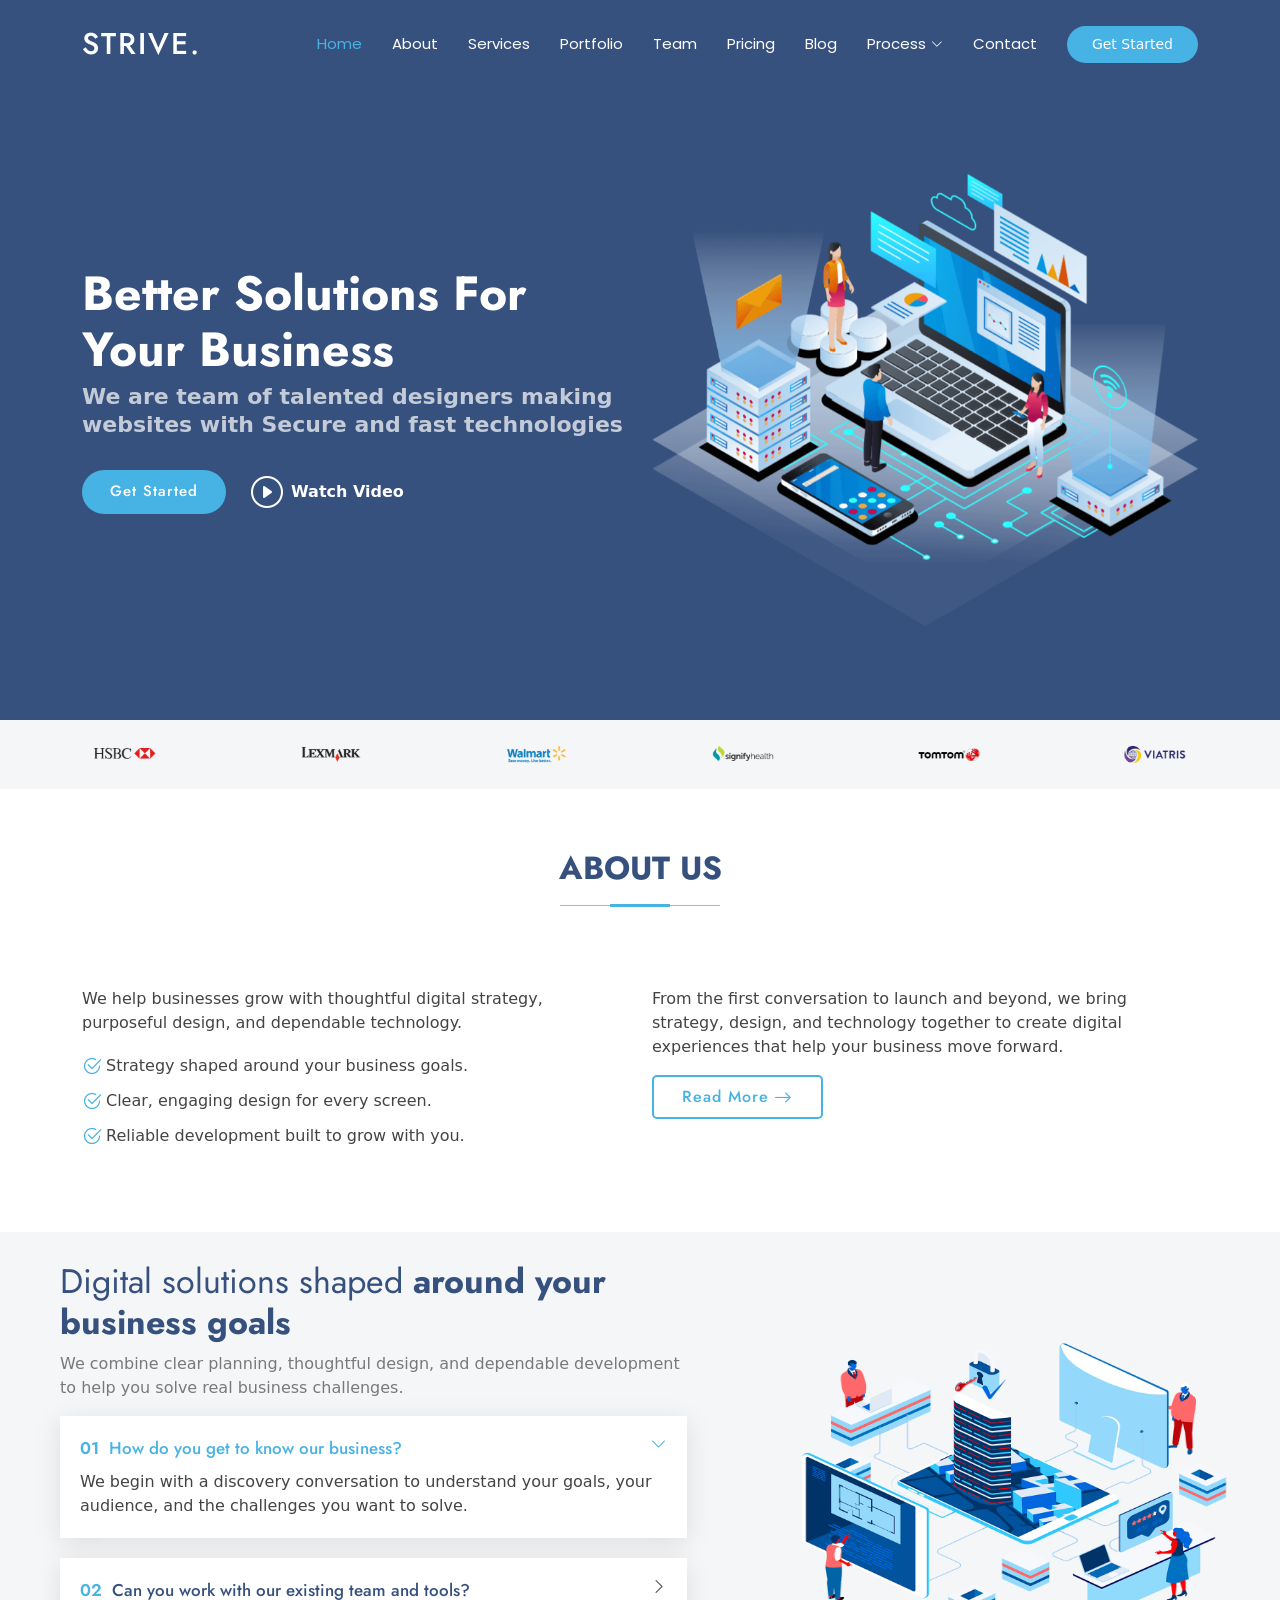
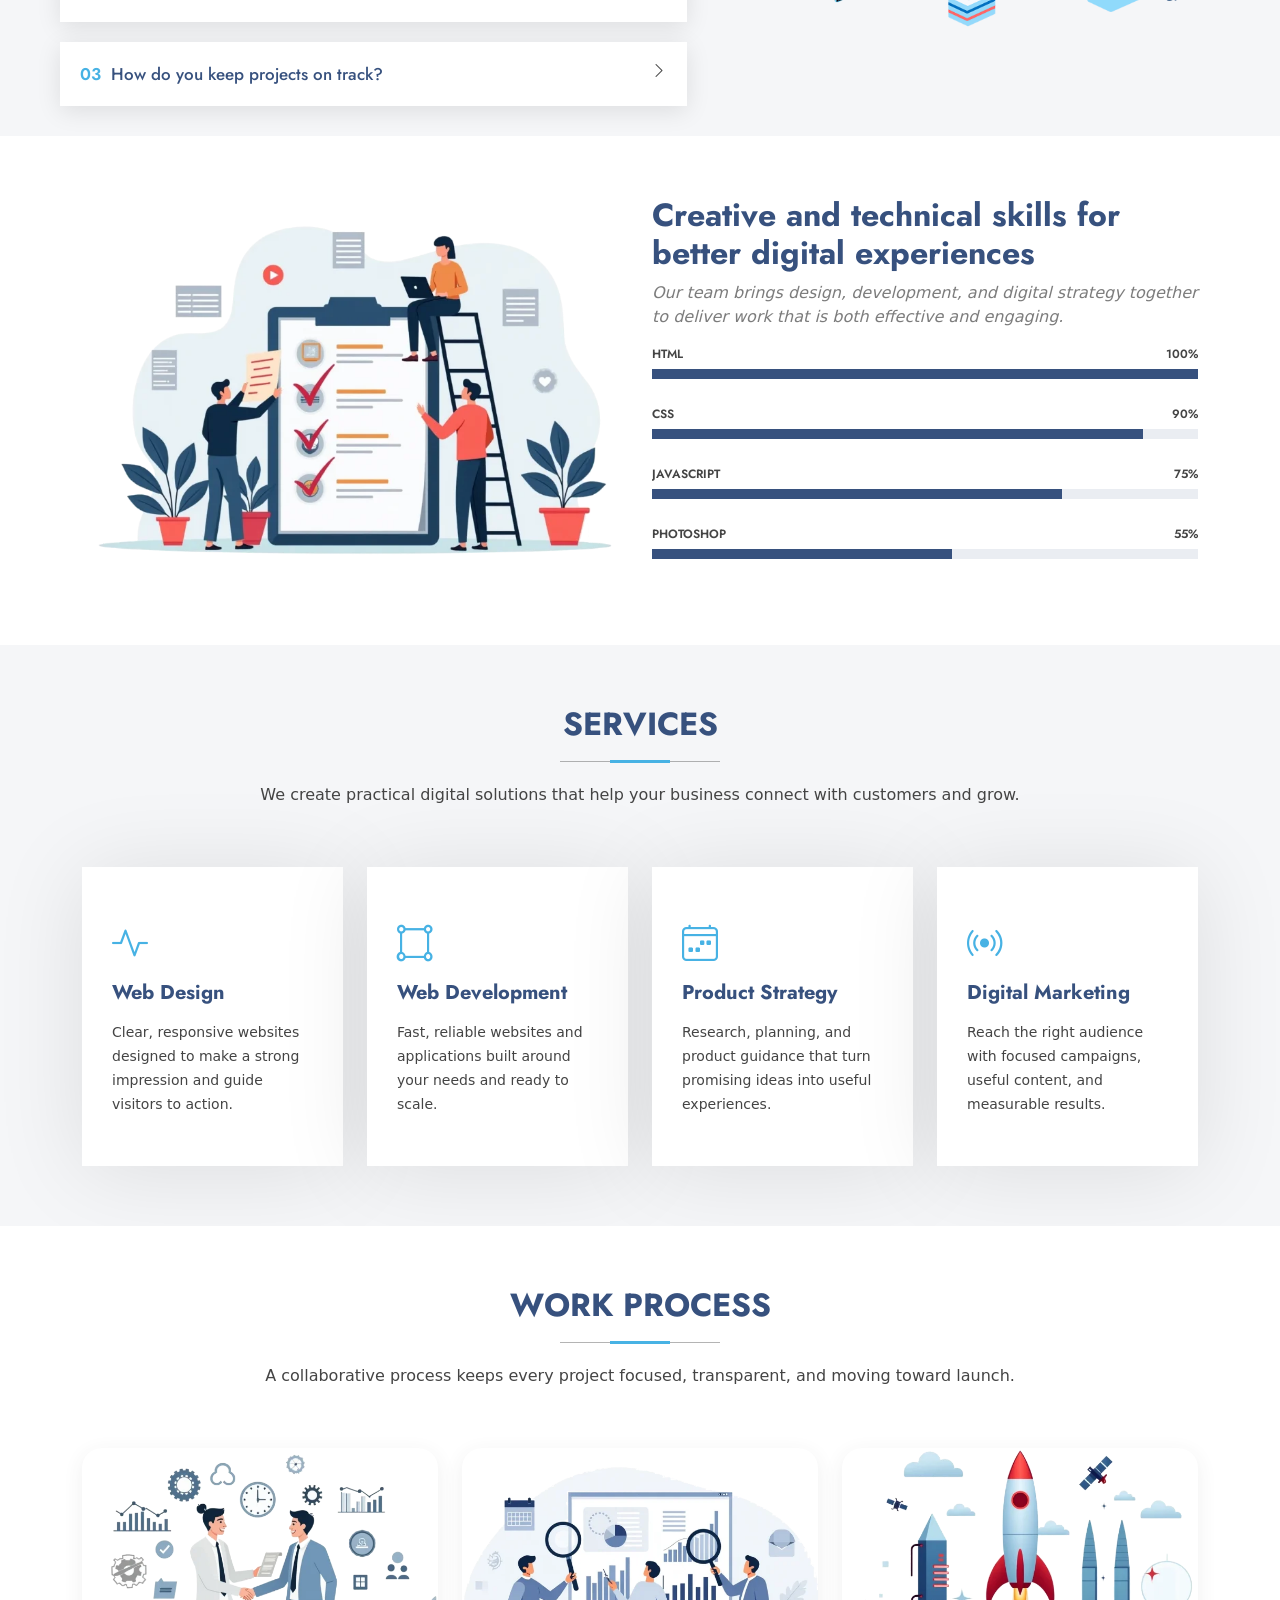
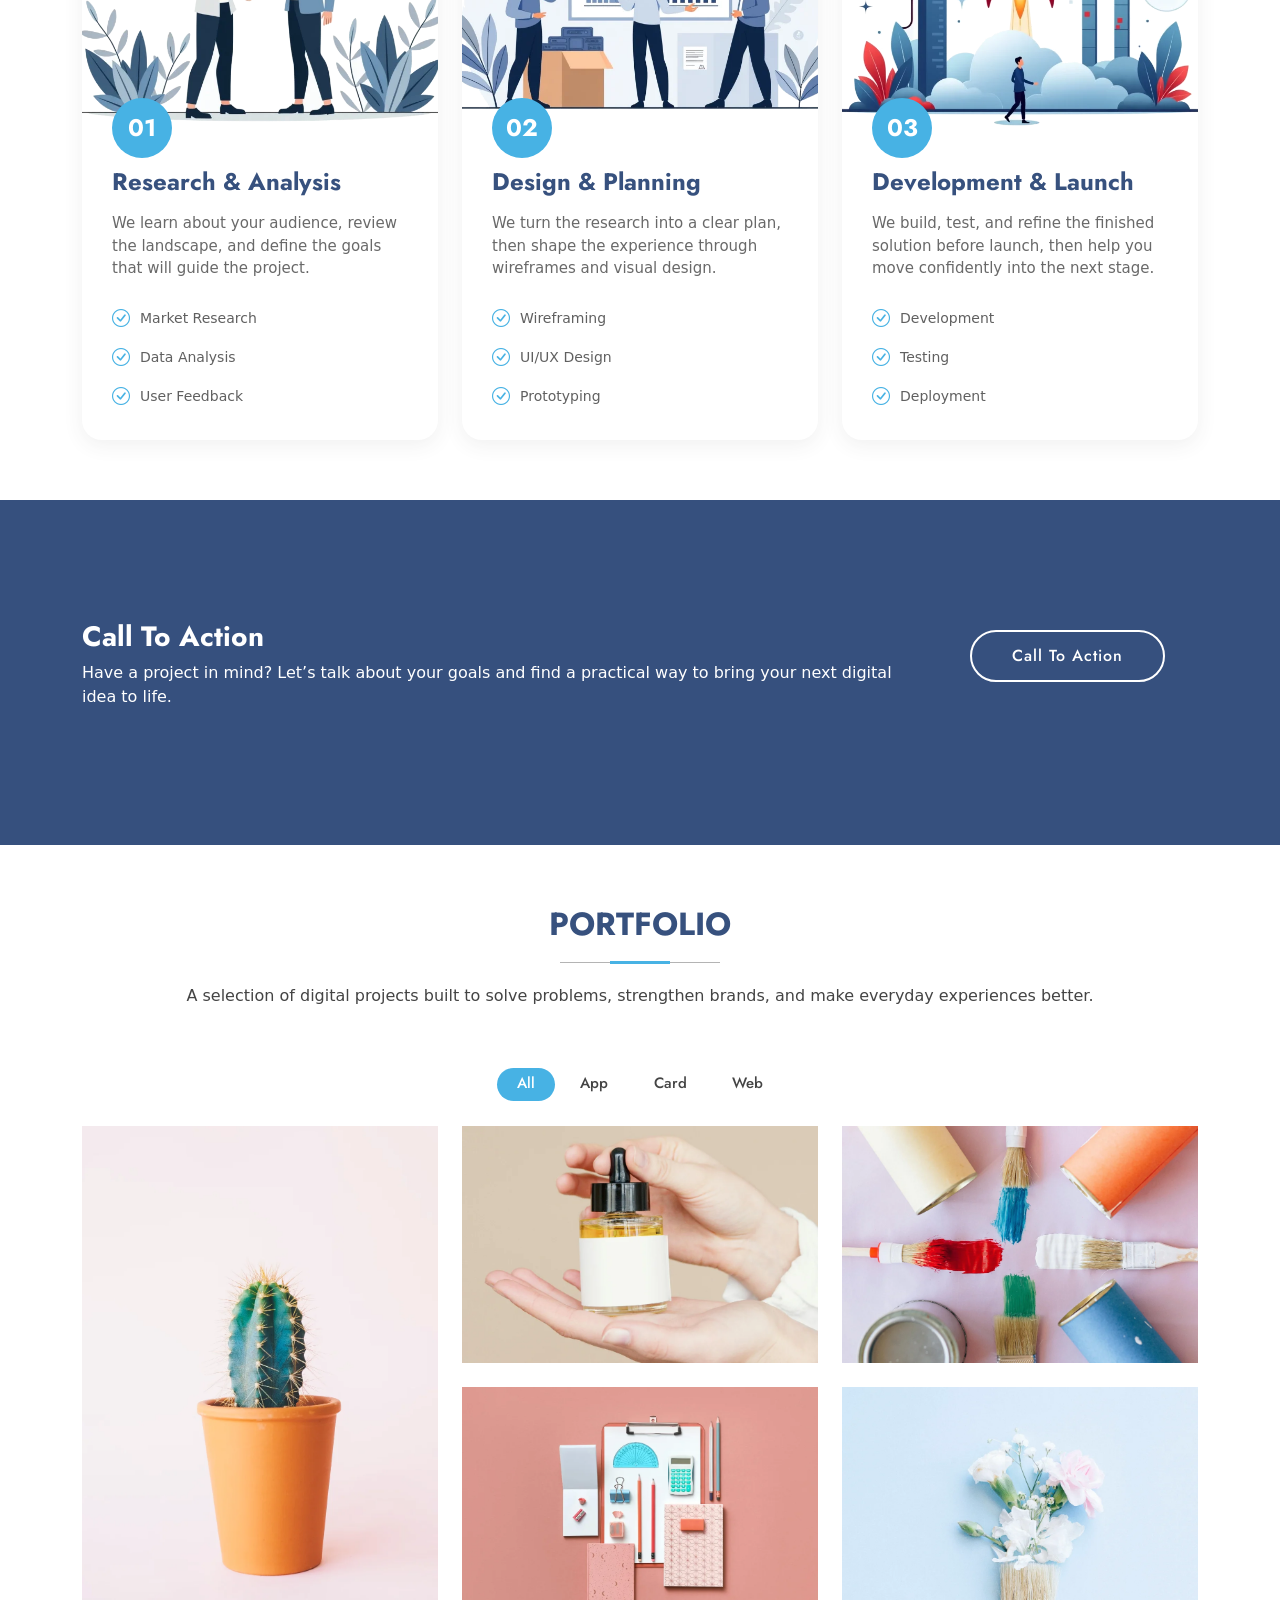
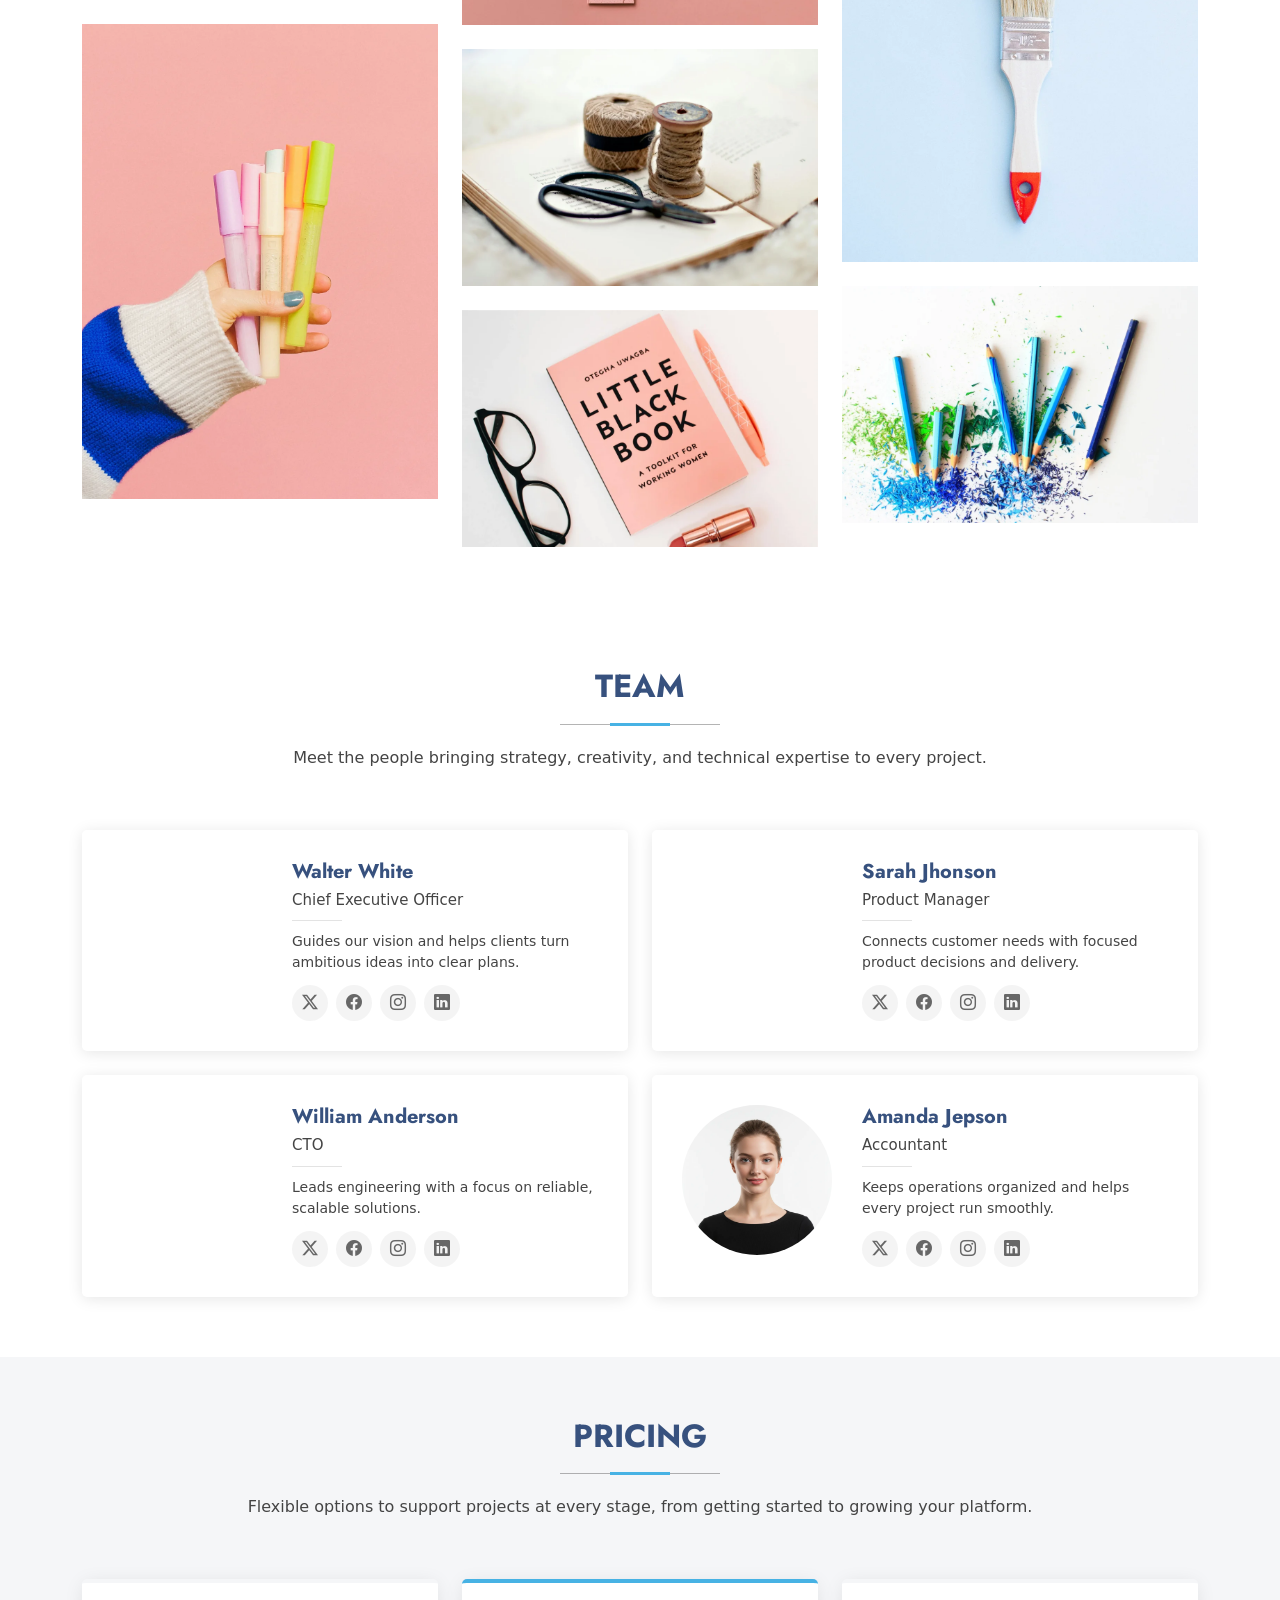
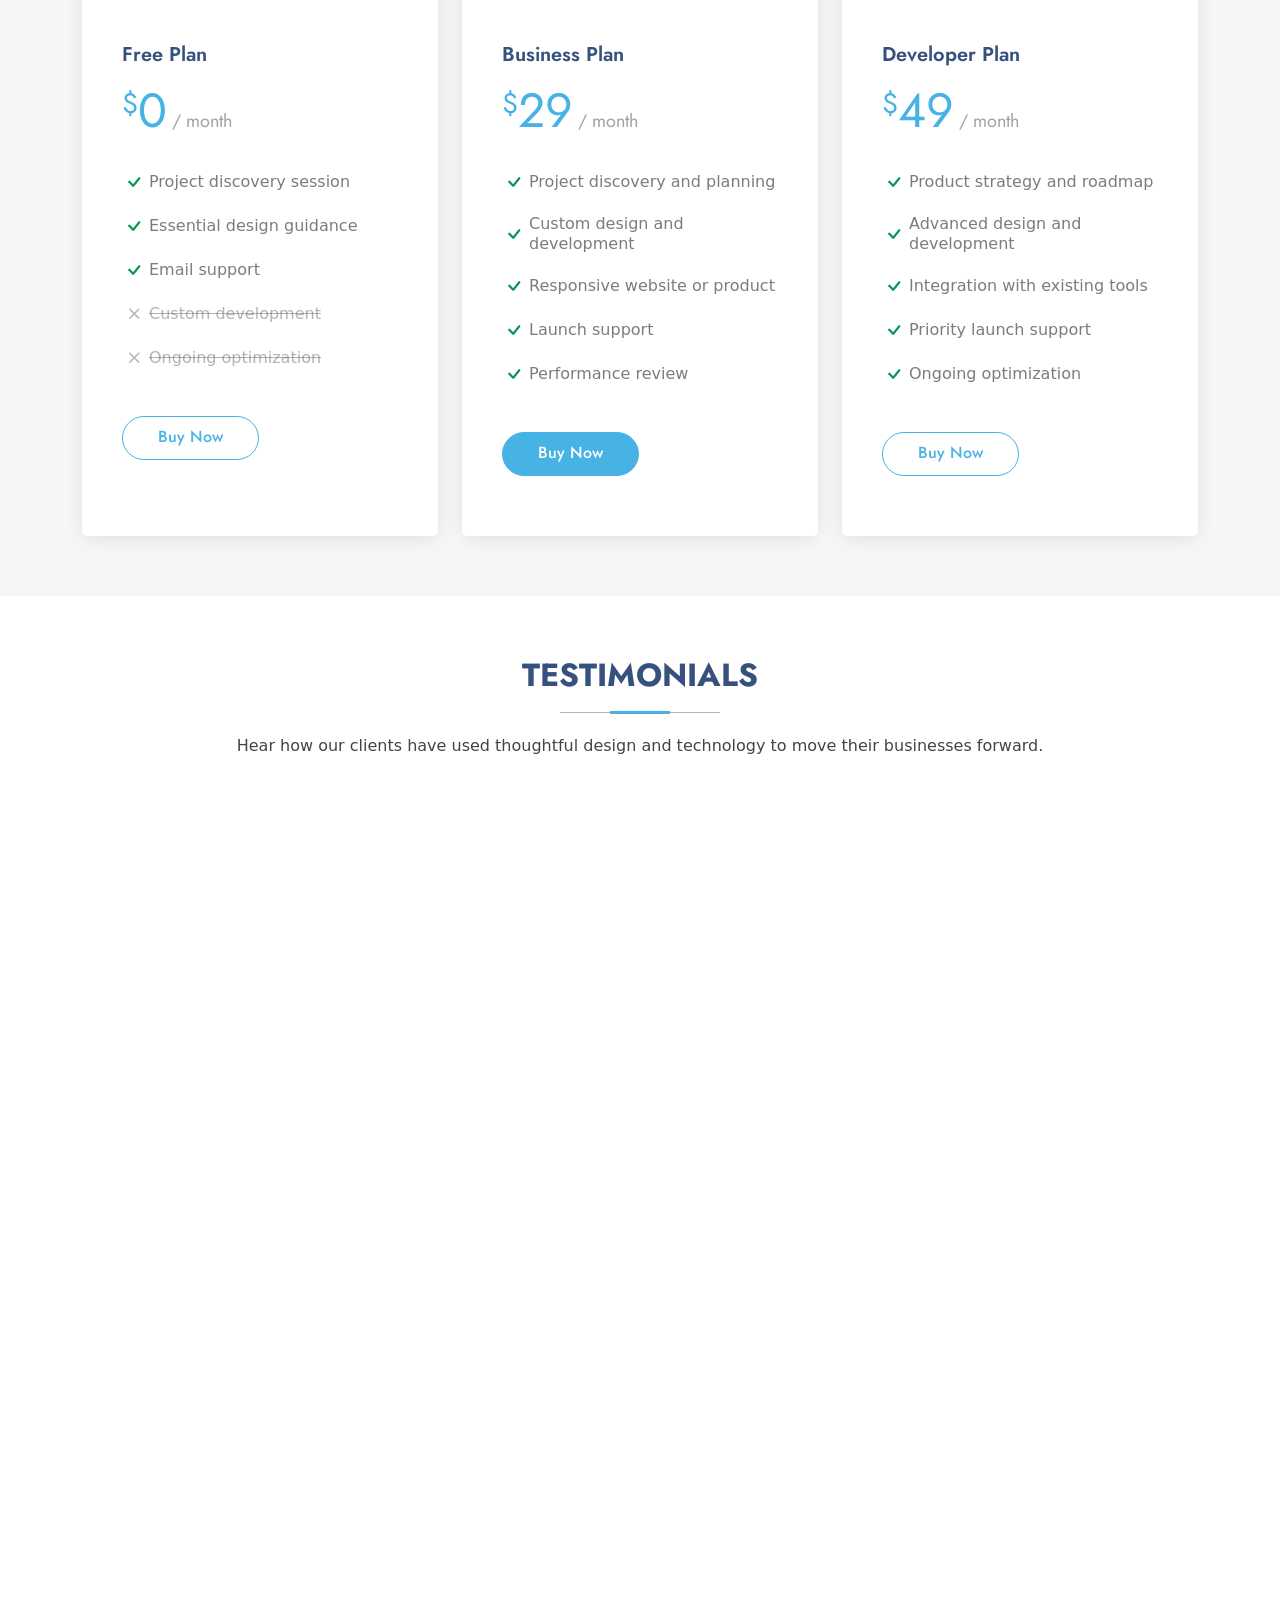
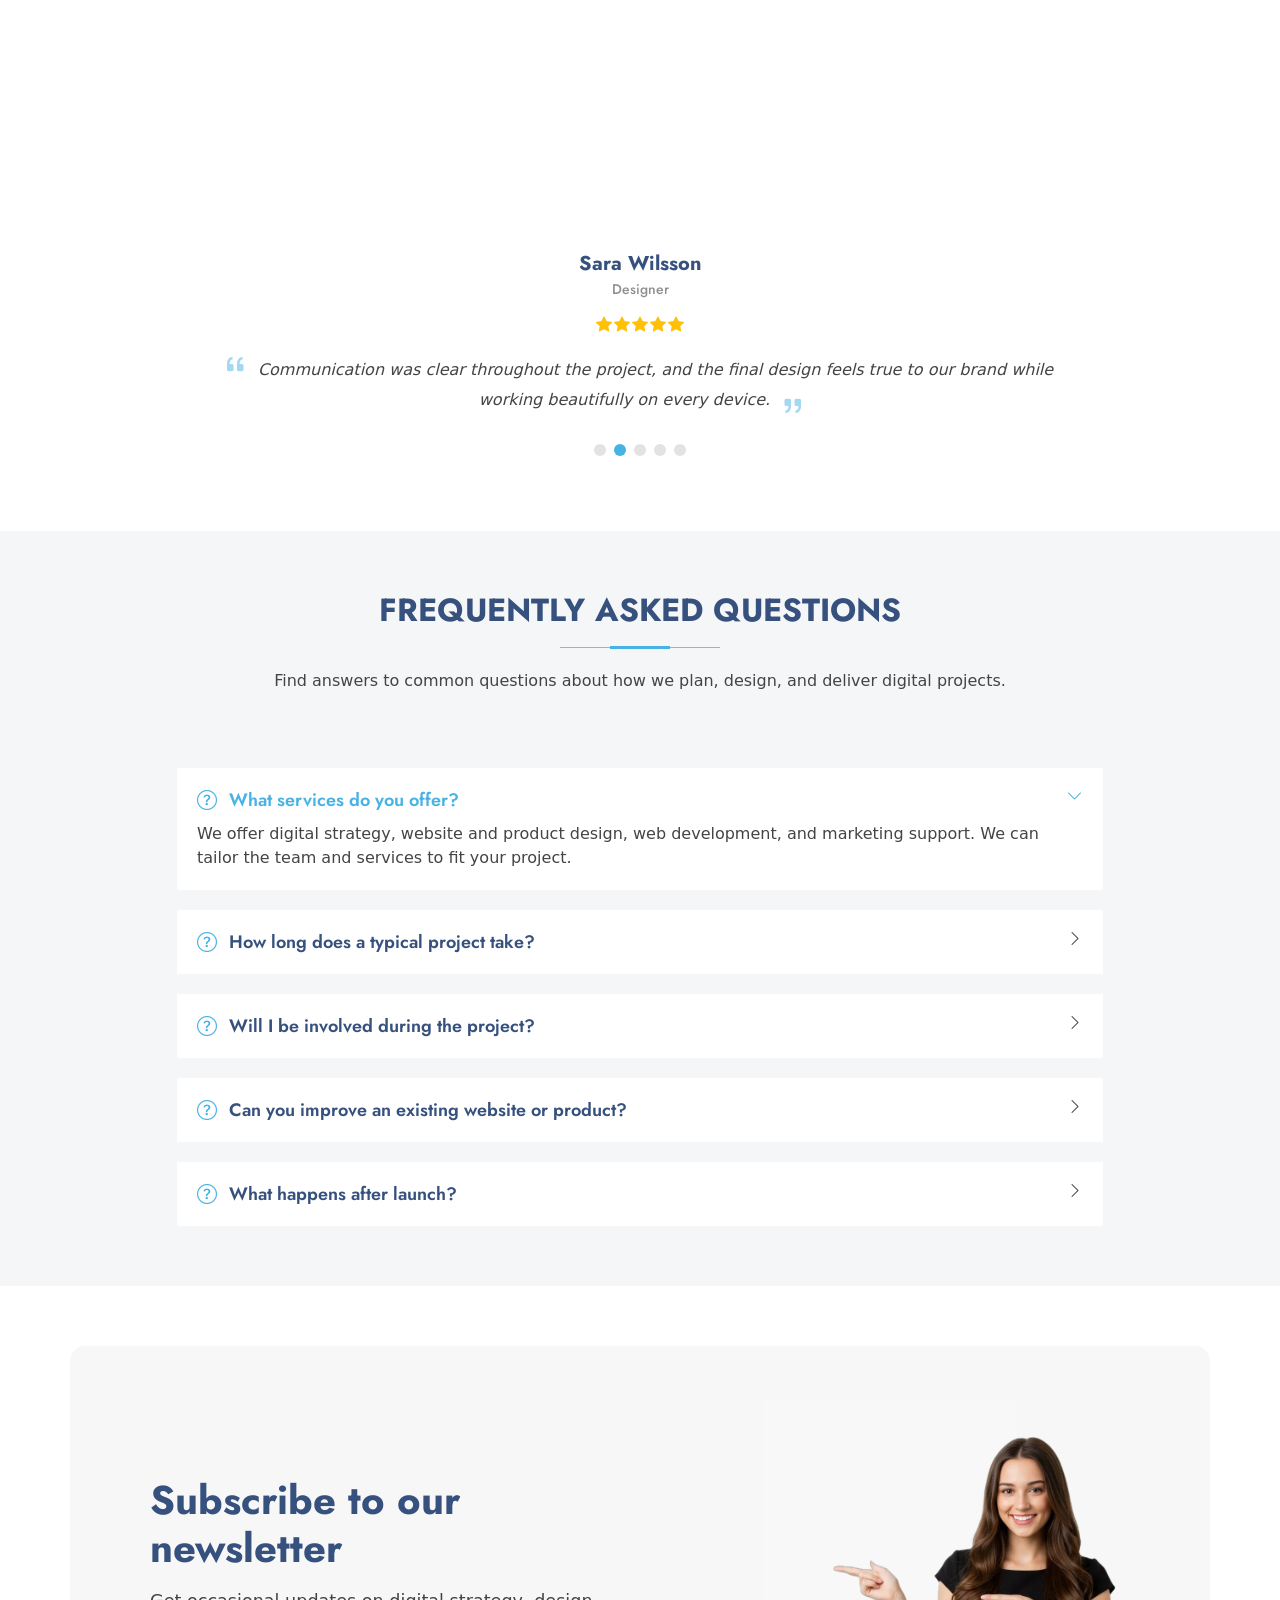
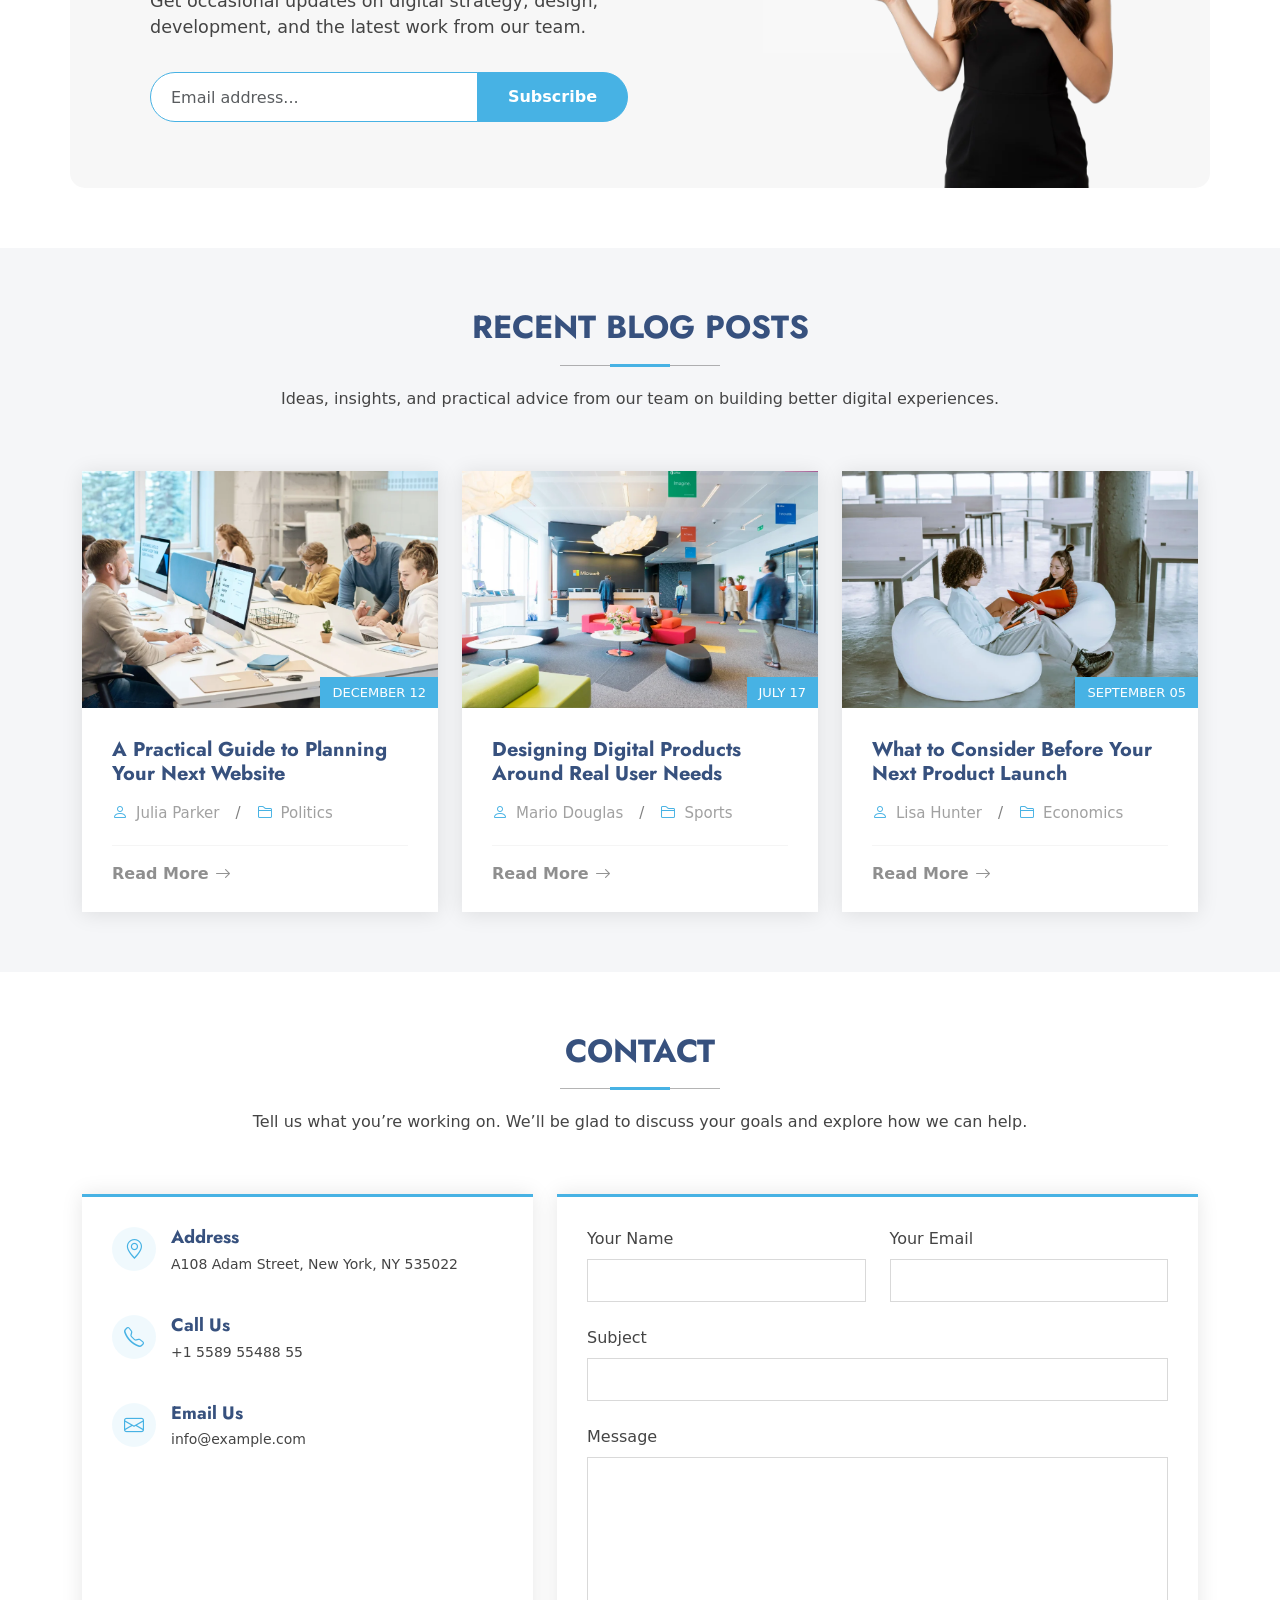
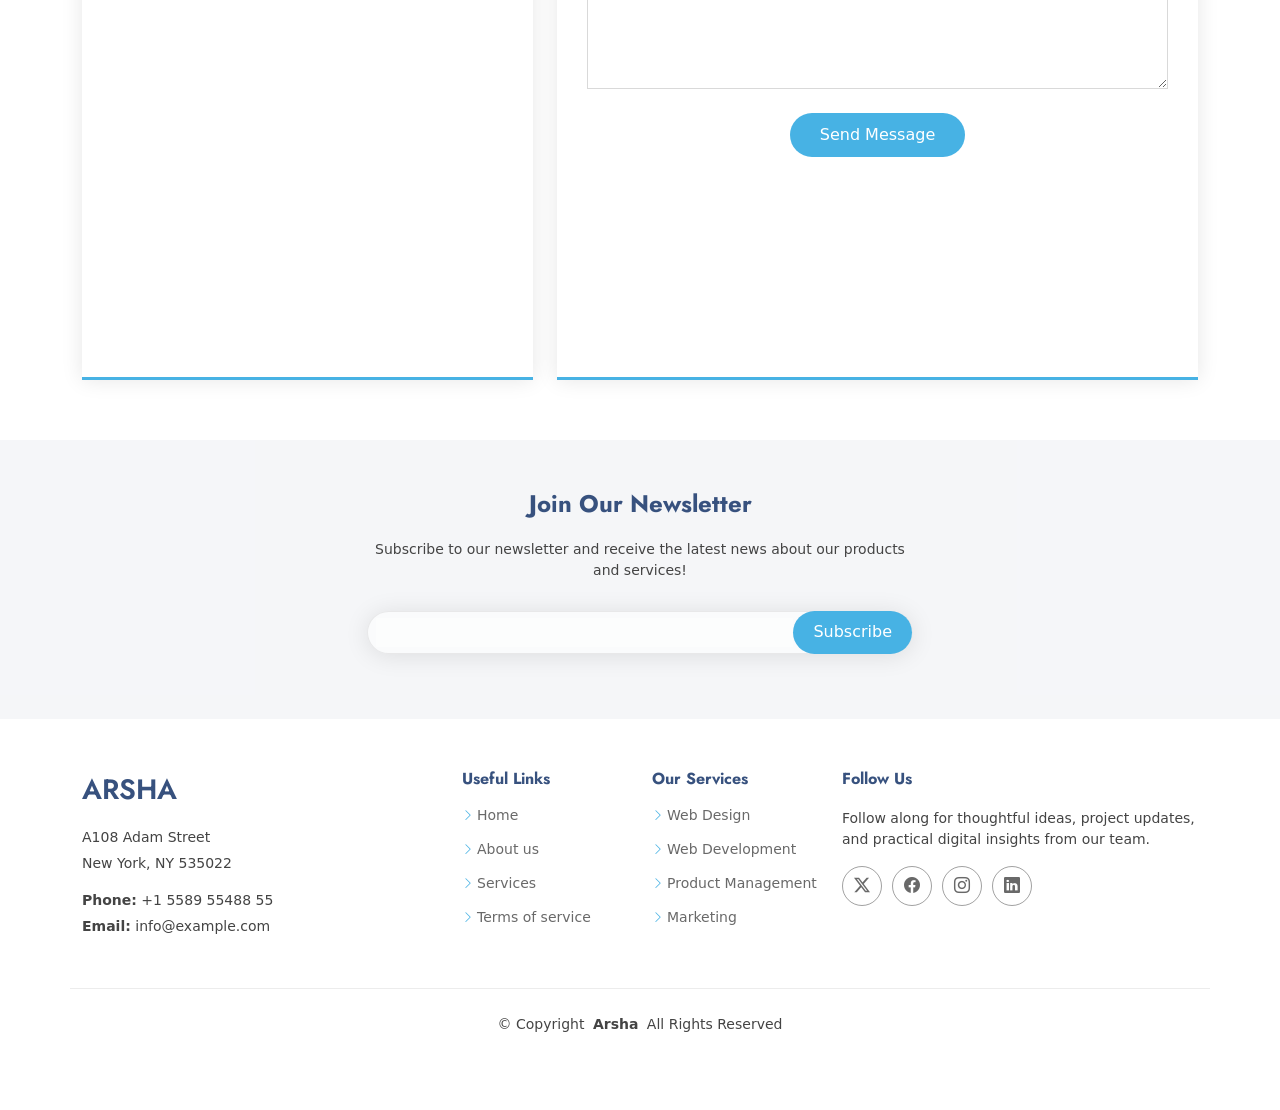
==== commit 77dbd4e3: "comment out favicon links in HTML files" ====
--- a/index.html
+++ b/index.html
@@ -15,7 +15,7 @@
   <!-- Fonts -->
   <link href="https://fonts.googleapis.com" rel="preconnect">
   <link href="https://fonts.gstatic.com" rel="preconnect" crossorigin>
-  <link href="https://fonts.googleapis.com/css2?family=Open+Sans:ital,wght@0,300;0,400;0,500;0,600;0,700;0,800;1,300;1,400;1,500;1,600;1,700;1,800&family=Poppins:ital,wght@0,100;0,200;0,300;0,400;0,500;0,600;0,700;0,800;0,900;1,100;1,200;1,300;1,400;1,500;1,600;1,700;1,800;1,900&family=Jost:ital,wght@0,100;0,200;0,300;0,400;0,500;0,600;0,700;0,800;0,900;1,100;1,200;1,300;1,400;1,500;1,600;1,700;1,800;1,900&display=swap" rel="stylesheet">
+  <link href="https://fonts.googleapis.com/css2?family=Jost:wght@400;500;600;700;800&family=Poppins:wght@400;500&display=swap" rel="stylesheet">
 
   <!-- Vendor CSS Files -->
   <link href="assets/vendor/bootstrap/css/bootstrap.min.css" rel="stylesheet">
@@ -98,7 +98,7 @@
             </div>
           </div>
           <div class="col-lg-6 order-1 order-lg-2 hero-img" data-aos="zoom-out" data-aos-delay="200">
-            <img src="assets/img/hero-img.png" class="img-fluid animated" alt="">
+            <img src="assets/img/hero-img.png" class="img-fluid animated" alt="" width="780" height="646" fetchpriority="high">
           </div>
         </div>
       </div>
@@ -149,14 +149,14 @@
             }
           </script>
           <div class="swiper-wrapper align-items-center">
-            <div class="swiper-slide"><img src="assets/img/clients/clients-1.webp" class="img-fluid" alt=""></div>
-            <div class="swiper-slide"><img src="assets/img/clients/clients-2.webp" class="img-fluid" alt=""></div>
-            <div class="swiper-slide"><img src="assets/img/clients/clients-3.webp" class="img-fluid" alt=""></div>
-            <div class="swiper-slide"><img src="assets/img/clients/clients-4.webp" class="img-fluid" alt=""></div>
-            <div class="swiper-slide"><img src="assets/img/clients/clients-5.webp" class="img-fluid" alt=""></div>
-            <div class="swiper-slide"><img src="assets/img/clients/clients-6.webp" class="img-fluid" alt=""></div>
-            <div class="swiper-slide"><img src="assets/img/clients/clients-7.webp" class="img-fluid" alt=""></div>
-            <div class="swiper-slide"><img src="assets/img/clients/clients-8.webp" class="img-fluid" alt=""></div>
+            <div class="swiper-slide"><img src="assets/img/clients/clients-1.webp" class="img-fluid" alt="" width="400" height="150"></div>
+            <div class="swiper-slide"><img src="assets/img/clients/clients-2.webp" class="img-fluid" alt="" width="400" height="150"></div>
+            <div class="swiper-slide"><img src="assets/img/clients/clients-3.webp" class="img-fluid" alt="" width="400" height="150"></div>
+            <div class="swiper-slide"><img src="assets/img/clients/clients-4.webp" class="img-fluid" alt="" width="400" height="150"></div>
+            <div class="swiper-slide"><img src="assets/img/clients/clients-5.webp" class="img-fluid" alt="" width="400" height="150"></div>
+            <div class="swiper-slide"><img src="assets/img/clients/clients-6.webp" class="img-fluid" alt="" width="400" height="150"></div>
+            <div class="swiper-slide"><img src="assets/img/clients/clients-7.webp" class="img-fluid" alt="" width="400" height="150"></div>
+            <div class="swiper-slide"><img src="assets/img/clients/clients-8.webp" class="img-fluid" alt="" width="400" height="150"></div>
           </div>
         </div>
 
@@ -247,7 +247,7 @@
           </div>
 
           <div class="col-lg-5 order-1 order-lg-2 why-us-img">
-            <img src="assets/img/why-us.png" class="img-fluid" alt="" data-aos="zoom-in" data-aos-delay="100">
+            <img src="assets/img/why-us.png" class="img-fluid" alt="" width="1200" height="900" loading="lazy" decoding="async" data-aos="zoom-in" data-aos-delay="100">
           </div>
         </div>
 
@@ -263,7 +263,7 @@
         <div class="row">
 
           <div class="col-lg-6 d-flex align-items-center">
-            <img src="assets/img/illustration/illustration-10.webp" class="img-fluid" alt="">
+            <img src="assets/img/illustration/illustration-10.webp" class="img-fluid" alt="" width="800" height="533" loading="lazy" decoding="async">
           </div>
 
           <div class="col-lg-6 pt-4 pt-lg-0 content">
@@ -379,7 +379,7 @@
           <div class="col-lg-4" data-aos="fade-up" data-aos-delay="200">
             <div class="steps-item">
               <div class="steps-image">
-                <img src="assets/img/steps/steps-1.webp" alt="Step 1" class="img-fluid" loading="lazy">
+                <img src="assets/img/steps/steps-1.webp" alt="Step 1" class="img-fluid" width="800" height="533" loading="lazy" decoding="async">
               </div>
               <div class="steps-content">
                 <div class="steps-number">01</div>
@@ -406,7 +406,7 @@
           <div class="col-lg-4" data-aos="fade-up" data-aos-delay="300">
             <div class="steps-item">
               <div class="steps-image">
-                <img src="assets/img/steps/steps-2.webp" alt="Step 2" class="img-fluid" loading="lazy">
+                <img src="assets/img/steps/steps-2.webp" alt="Step 2" class="img-fluid" width="800" height="533" loading="lazy" decoding="async">
               </div>
               <div class="steps-content">
                 <div class="steps-number">02</div>
@@ -433,7 +433,7 @@
           <div class="col-lg-4" data-aos="fade-up" data-aos-delay="400">
             <div class="steps-item">
               <div class="steps-image">
-                <img src="assets/img/steps/steps-3.webp" alt="Step 3" class="img-fluid" loading="lazy">
+                <img src="assets/img/steps/steps-3.webp" alt="Step 3" class="img-fluid" width="800" height="533" loading="lazy" decoding="async">
               </div>
               <div class="steps-content">
                 <div class="steps-number">03</div>
@@ -466,7 +466,7 @@
     <!-- Call To Action Section -->
     <section id="call-to-action" class="call-to-action section dark-background">
 
-      <img src="assets/img/bg/bg-8.webp" alt="">
+      <img src="assets/img/bg/bg-8.webp" alt="" width="1920" height="1080" loading="lazy" decoding="async">
 
       <div class="container">
 
@@ -507,7 +507,7 @@
           <div class="row gy-4 isotope-container" data-aos="fade-up" data-aos-delay="200">
 
             <div class="col-lg-4 col-md-6 portfolio-item isotope-item filter-app">
-              <img src="assets/img/portfolio/portfolio-portrait-1.webp" class="img-fluid" alt="">
+              <img src="assets/img/portfolio/portfolio-portrait-1.webp" class="img-fluid" alt="" width="1024" height="1365">
               <div class="portfolio-info">
                 <h4>App 1</h4>
                 <p>A mobile experience designed for everyday use.</p>
@@ -517,7 +517,7 @@
             </div><!-- End Portfolio Item -->
 
             <div class="col-lg-4 col-md-6 portfolio-item isotope-item filter-product">
-              <img src="assets/img/portfolio/portfolio-1.webp" class="img-fluid" alt="">
+              <img src="assets/img/portfolio/portfolio-1.webp" class="img-fluid" alt="" width="1024" height="683">
               <div class="portfolio-info">
                 <h4>Product 1</h4>
                 <p>A clear, intuitive product interface.</p>
@@ -527,7 +527,7 @@
             </div><!-- End Portfolio Item -->
 
             <div class="col-lg-4 col-md-6 portfolio-item isotope-item filter-branding">
-              <img src="assets/img/portfolio/portfolio-3.webp" class="img-fluid" alt="">
+              <img src="assets/img/portfolio/portfolio-3.webp" class="img-fluid" alt="" width="1024" height="683">
               <div class="portfolio-info">
                 <h4>Branding 1</h4>
                 <p>A distinctive visual identity for a growing brand.</p>
@@ -537,7 +537,7 @@
             </div><!-- End Portfolio Item -->
 
             <div class="col-lg-4 col-md-6 portfolio-item isotope-item filter-app">
-              <img src="assets/img/portfolio/portfolio-4.webp" class="img-fluid" alt="">
+              <img src="assets/img/portfolio/portfolio-4.webp" class="img-fluid" alt="" width="1024" height="683">
               <div class="portfolio-info">
                 <h4>App 2</h4>
                 <p>A streamlined app experience for customers.</p>
@@ -547,7 +547,7 @@
             </div><!-- End Portfolio Item -->
 
             <div class="col-lg-4 col-md-6 portfolio-item isotope-item filter-product">
-              <img src="assets/img/portfolio/portfolio-portrait-2.webp" class="img-fluid" alt="">
+              <img src="assets/img/portfolio/portfolio-portrait-2.webp" class="img-fluid" alt="" width="1024" height="1365">
               <div class="portfolio-info">
                 <h4>Product 2</h4>
                 <p>A product design focused on clarity and ease.</p>
@@ -557,7 +557,7 @@
             </div><!-- End Portfolio Item -->
 
             <div class="col-lg-4 col-md-6 portfolio-item isotope-item filter-branding">
-              <img src="assets/img/portfolio/portfolio-portrait-3.webp" class="img-fluid" alt="">
+              <img src="assets/img/portfolio/portfolio-portrait-3.webp" class="img-fluid" alt="" width="1024" height="1365">
               <div class="portfolio-info">
                 <h4>Branding 2</h4>
                 <p>A cohesive brand system across digital channels.</p>
@@ -567,7 +567,7 @@
             </div><!-- End Portfolio Item -->
 
             <div class="col-lg-4 col-md-6 portfolio-item isotope-item filter-app">
-              <img src="assets/img/portfolio/portfolio-7.webp" class="img-fluid" alt="">
+              <img src="assets/img/portfolio/portfolio-7.webp" class="img-fluid" alt="" width="1024" height="683">
               <div class="portfolio-info">
                 <h4>App 3</h4>
                 <p>A useful app experience shaped around its users.</p>
@@ -577,7 +577,7 @@
             </div><!-- End Portfolio Item -->
 
             <div class="col-lg-4 col-md-6 portfolio-item isotope-item filter-product">
-              <img src="assets/img/portfolio/portfolio-8.webp" class="img-fluid" alt="">
+              <img src="assets/img/portfolio/portfolio-8.webp" class="img-fluid" alt="" width="1024" height="683">
               <div class="portfolio-info">
                 <h4>Product 3</h4>
                 <p>A thoughtful product interface for daily work.</p>
@@ -587,7 +587,7 @@
             </div><!-- End Portfolio Item -->
 
             <div class="col-lg-4 col-md-6 portfolio-item isotope-item filter-branding">
-              <img src="assets/img/portfolio/portfolio-9.webp" class="img-fluid" alt="">
+              <img src="assets/img/portfolio/portfolio-9.webp" class="img-fluid" alt="" width="1024" height="683">
               <div class="portfolio-info">
                 <h4>Branding 3</h4>
                 <p>A fresh identity designed to stand out.</p>
@@ -619,7 +619,7 @@
 
           <div class="col-lg-6" data-aos="fade-up" data-aos-delay="100">
             <div class="team-member d-flex align-items-start">
-              <div class="pic"><img src="assets/img/person/person-m-7.webp" class="img-fluid" alt=""></div>
+              <div class="pic"><img src="assets/img/person/person-m-7.webp" class="img-fluid" alt="" width="1024" height="1024" loading="lazy" decoding="async"></div>
               <div class="member-info">
                 <h4>Walter White</h4>
                 <span>Chief Executive Officer</span>
@@ -636,7 +636,7 @@
 
           <div class="col-lg-6" data-aos="fade-up" data-aos-delay="200">
             <div class="team-member d-flex align-items-start">
-              <div class="pic"><img src="assets/img/person/person-f-8.webp" class="img-fluid" alt=""></div>
+              <div class="pic"><img src="assets/img/person/person-f-8.webp" class="img-fluid" alt="" width="1024" height="1024" loading="lazy" decoding="async"></div>
               <div class="member-info">
                 <h4>Sarah Jhonson</h4>
                 <span>Product Manager</span>
@@ -653,7 +653,7 @@
 
           <div class="col-lg-6" data-aos="fade-up" data-aos-delay="300">
             <div class="team-member d-flex align-items-start">
-              <div class="pic"><img src="assets/img/person/person-m-6.webp" class="img-fluid" alt=""></div>
+              <div class="pic"><img src="assets/img/person/person-m-6.webp" class="img-fluid" alt="" width="1024" height="1024" loading="lazy" decoding="async"></div>
               <div class="member-info">
                 <h4>William Anderson</h4>
                 <span>CTO</span>
@@ -670,7 +670,7 @@
 
           <div class="col-lg-6" data-aos="fade-up" data-aos-delay="400">
             <div class="team-member d-flex align-items-start">
-              <div class="pic"><img src="assets/img/person/person-f-4.webp" class="img-fluid" alt=""></div>
+              <div class="pic"><img src="assets/img/person/person-f-4.webp" class="img-fluid" alt="" width="1024" height="1024" loading="lazy" decoding="async"></div>
               <div class="member-info">
                 <h4>Amanda Jepson</h4>
                 <span>Accountant</span>
@@ -786,7 +786,7 @@
 
             <div class="swiper-slide">
               <div class="testimonial-item">
-                <img src="assets/img/person/person-m-9.webp" class="testimonial-img" alt="">
+                <img src="assets/img/person/person-m-9.webp" class="testimonial-img" alt="" width="1024" height="1024" loading="lazy" decoding="async">
                 <h3>Saul Goodman</h3>
                 <h4>Ceo &amp; Founder</h4>
                 <div class="stars">
@@ -802,7 +802,7 @@
 
             <div class="swiper-slide">
               <div class="testimonial-item">
-                <img src="assets/img/person/person-f-5.webp" class="testimonial-img" alt="">
+                <img src="assets/img/person/person-f-5.webp" class="testimonial-img" alt="" width="1024" height="1024" loading="lazy" decoding="async">
                 <h3>Sara Wilsson</h3>
                 <h4>Designer</h4>
                 <div class="stars">
@@ -818,7 +818,7 @@
 
             <div class="swiper-slide">
               <div class="testimonial-item">
-                <img src="assets/img/person/person-f-12.webp" class="testimonial-img" alt="">
+                <img src="assets/img/person/person-f-12.webp" class="testimonial-img" alt="" width="1024" height="1024" loading="lazy" decoding="async">
                 <h3>Jena Karlis</h3>
                 <h4>Store Owner</h4>
                 <div class="stars">
@@ -834,7 +834,7 @@
 
             <div class="swiper-slide">
               <div class="testimonial-item">
-                <img src="assets/img/person/person-m-12.webp" class="testimonial-img" alt="">
+                <img src="assets/img/person/person-m-12.webp" class="testimonial-img" alt="" width="1024" height="1024" loading="lazy" decoding="async">
                 <h3>Matt Brandon</h3>
                 <h4>Freelancer</h4>
                 <div class="stars">
@@ -850,7 +850,7 @@
 
             <div class="swiper-slide">
               <div class="testimonial-item">
-                <img src="assets/img/person/person-m-13.webp" class="testimonial-img" alt="">
+                <img src="assets/img/person/person-m-13.webp" class="testimonial-img" alt="" width="1024" height="1024" loading="lazy" decoding="async">
                 <h3>John Larson</h3>
                 <h4>Entrepreneur</h4>
                 <div class="stars">
@@ -965,7 +965,7 @@
           </div>
           <div class="col-lg-4">
             <div class="cta-image" data-aos="zoom-out" data-aos-delay="200">
-              <img src="assets/img/cta/cta-1.webp" alt="" class="img-fluid">
+              <img src="assets/img/cta/cta-1.webp" alt="" class="img-fluid" width="734" height="856" loading="lazy" decoding="async">
             </div>
           </div>
         </div>
@@ -989,7 +989,7 @@
             <div class="post-item position-relative h-100" data-aos="fade-up" data-aos-delay="100">
 
               <div class="post-img position-relative overflow-hidden">
-                <img src="assets/img/blog/blog-post-1.webp" class="img-fluid" alt="">
+                <img src="assets/img/blog/blog-post-1.webp" class="img-fluid" alt="" width="1024" height="683" loading="lazy" decoding="async">
                 <span class="post-date">December 12</span>
               </div>
 
@@ -1020,7 +1020,7 @@
             <div class="post-item position-relative h-100" data-aos="fade-up" data-aos-delay="200">
 
               <div class="post-img position-relative overflow-hidden">
-                <img src="assets/img/blog/blog-post-2.webp" class="img-fluid" alt="">
+                <img src="assets/img/blog/blog-post-2.webp" class="img-fluid" alt="" width="1024" height="683" loading="lazy" decoding="async">
                 <span class="post-date">July 17</span>
               </div>
 
@@ -1051,7 +1051,7 @@
             <div class="post-item position-relative h-100">
 
               <div class="post-img position-relative overflow-hidden">
-                <img src="assets/img/blog/blog-post-3.webp" class="img-fluid" alt="">
+                <img src="assets/img/blog/blog-post-3.webp" class="img-fluid" alt="" width="1024" height="683" loading="lazy" decoding="async">
                 <span class="post-date">September 05</span>
               </div>
 
@@ -1247,7 +1247,7 @@
   </footer>
 
   <!-- Scroll Top -->
-  <a href="#" id="scroll-top" class="scroll-top d-flex align-items-center justify-content-center"><i class="bi bi-arrow-up-short"></i></a>
+  <a href="/" id="scroll-top" class="scroll-top d-flex align-items-center justify-content-center"><i class="bi bi-arrow-up-short"></i></a>
 
   <!-- Preloader -->
   <div id="preloader"></div>
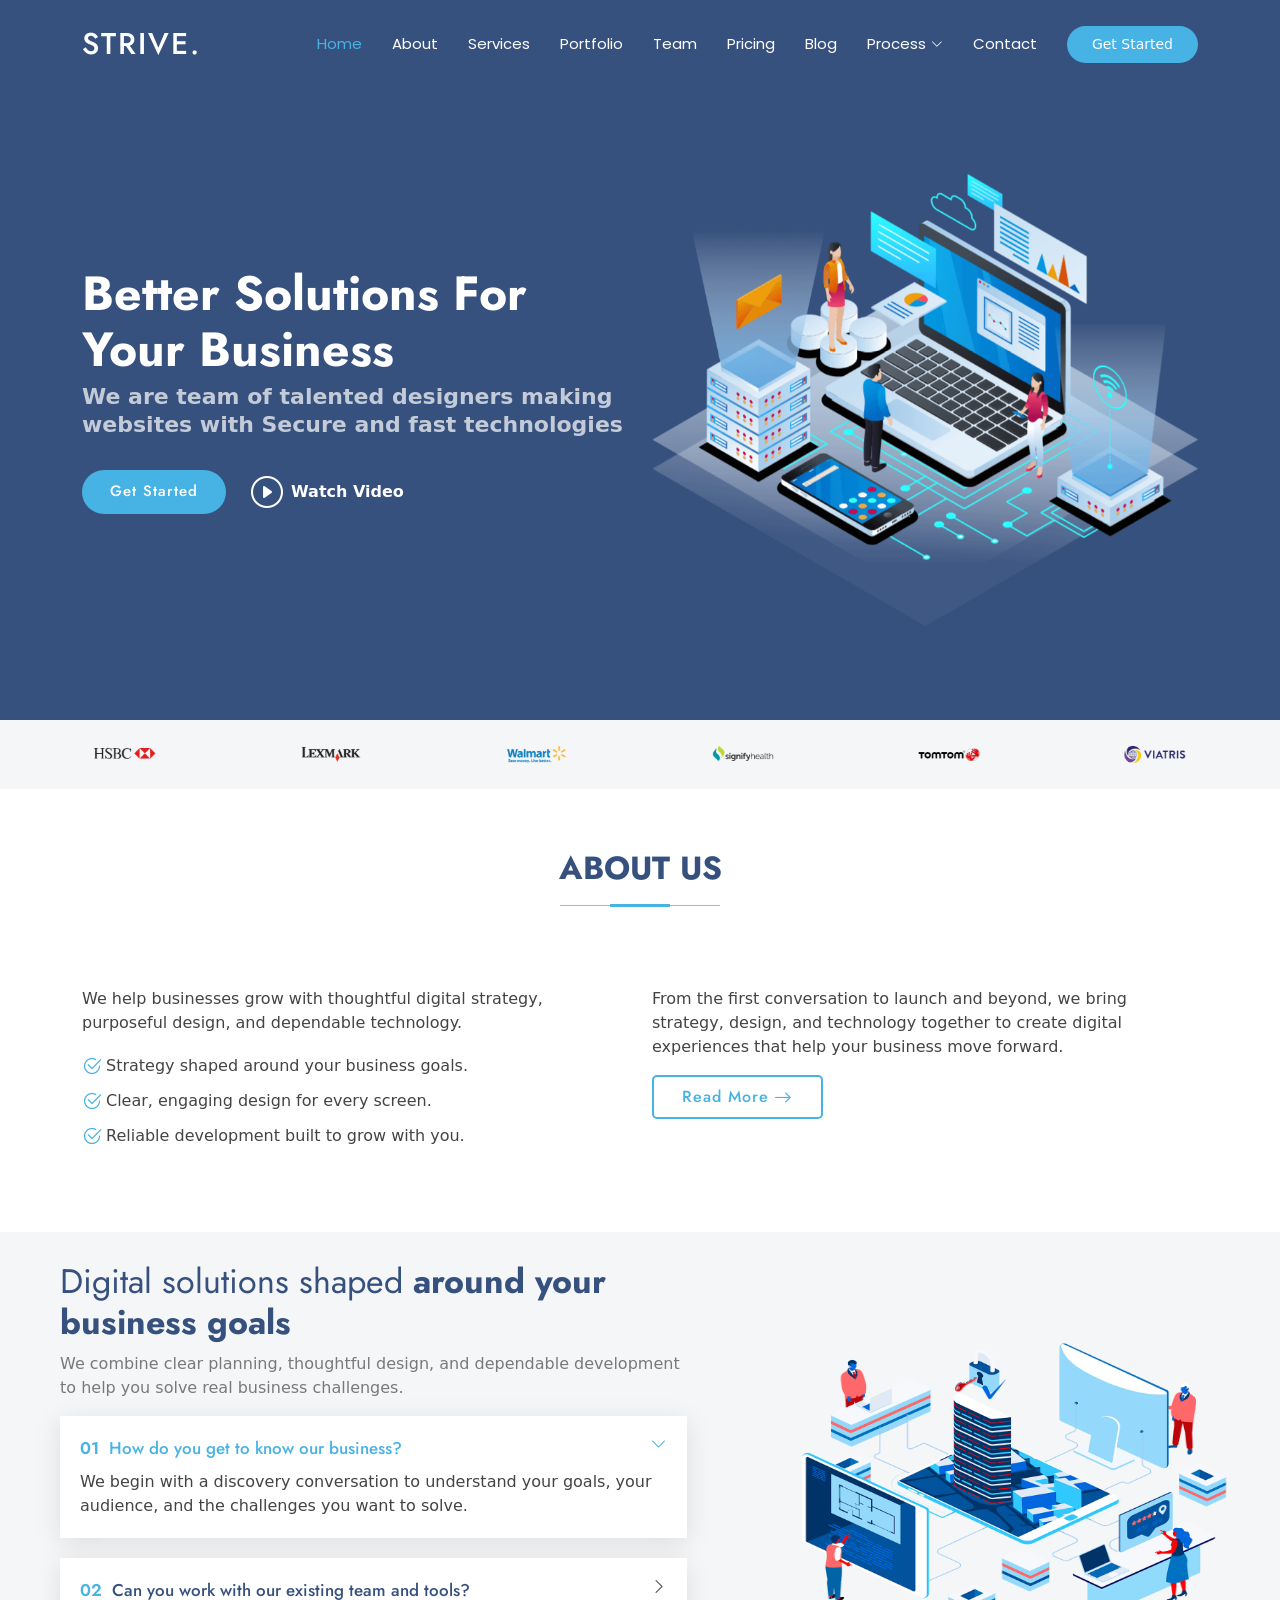
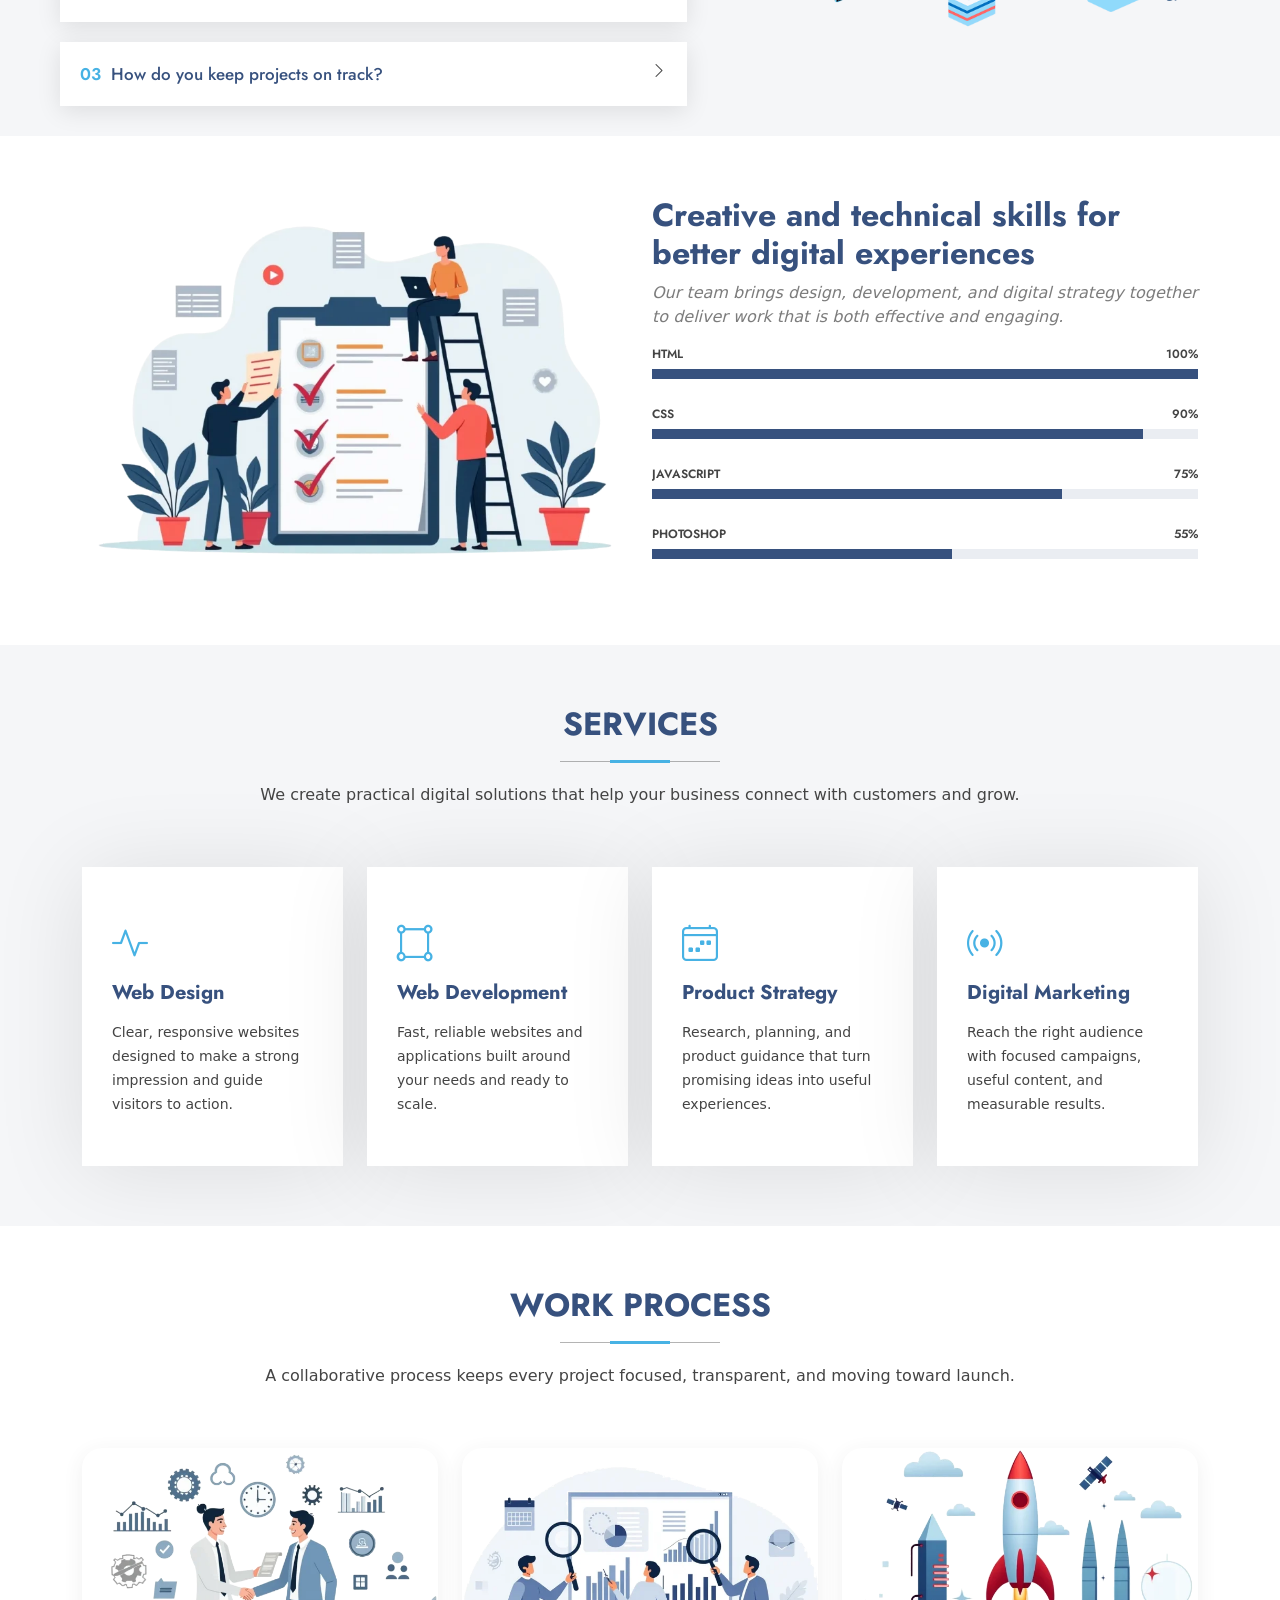
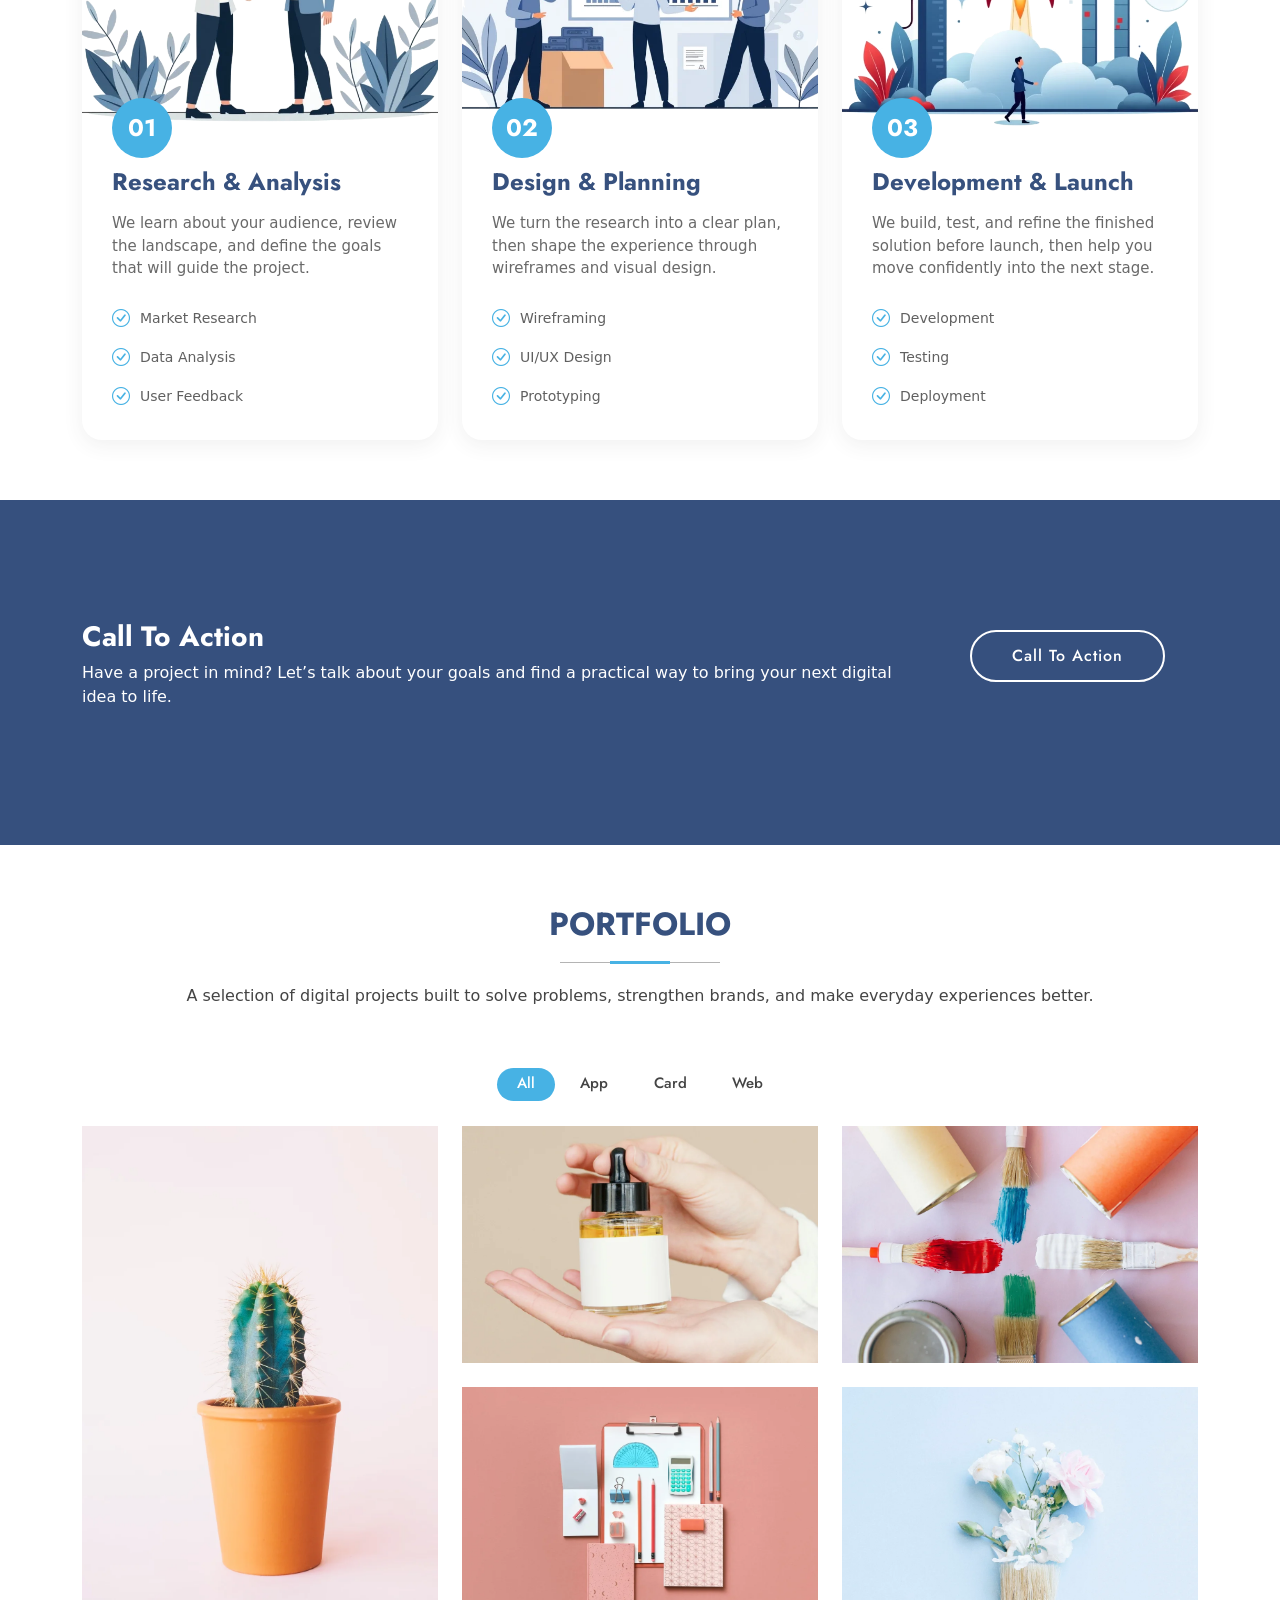
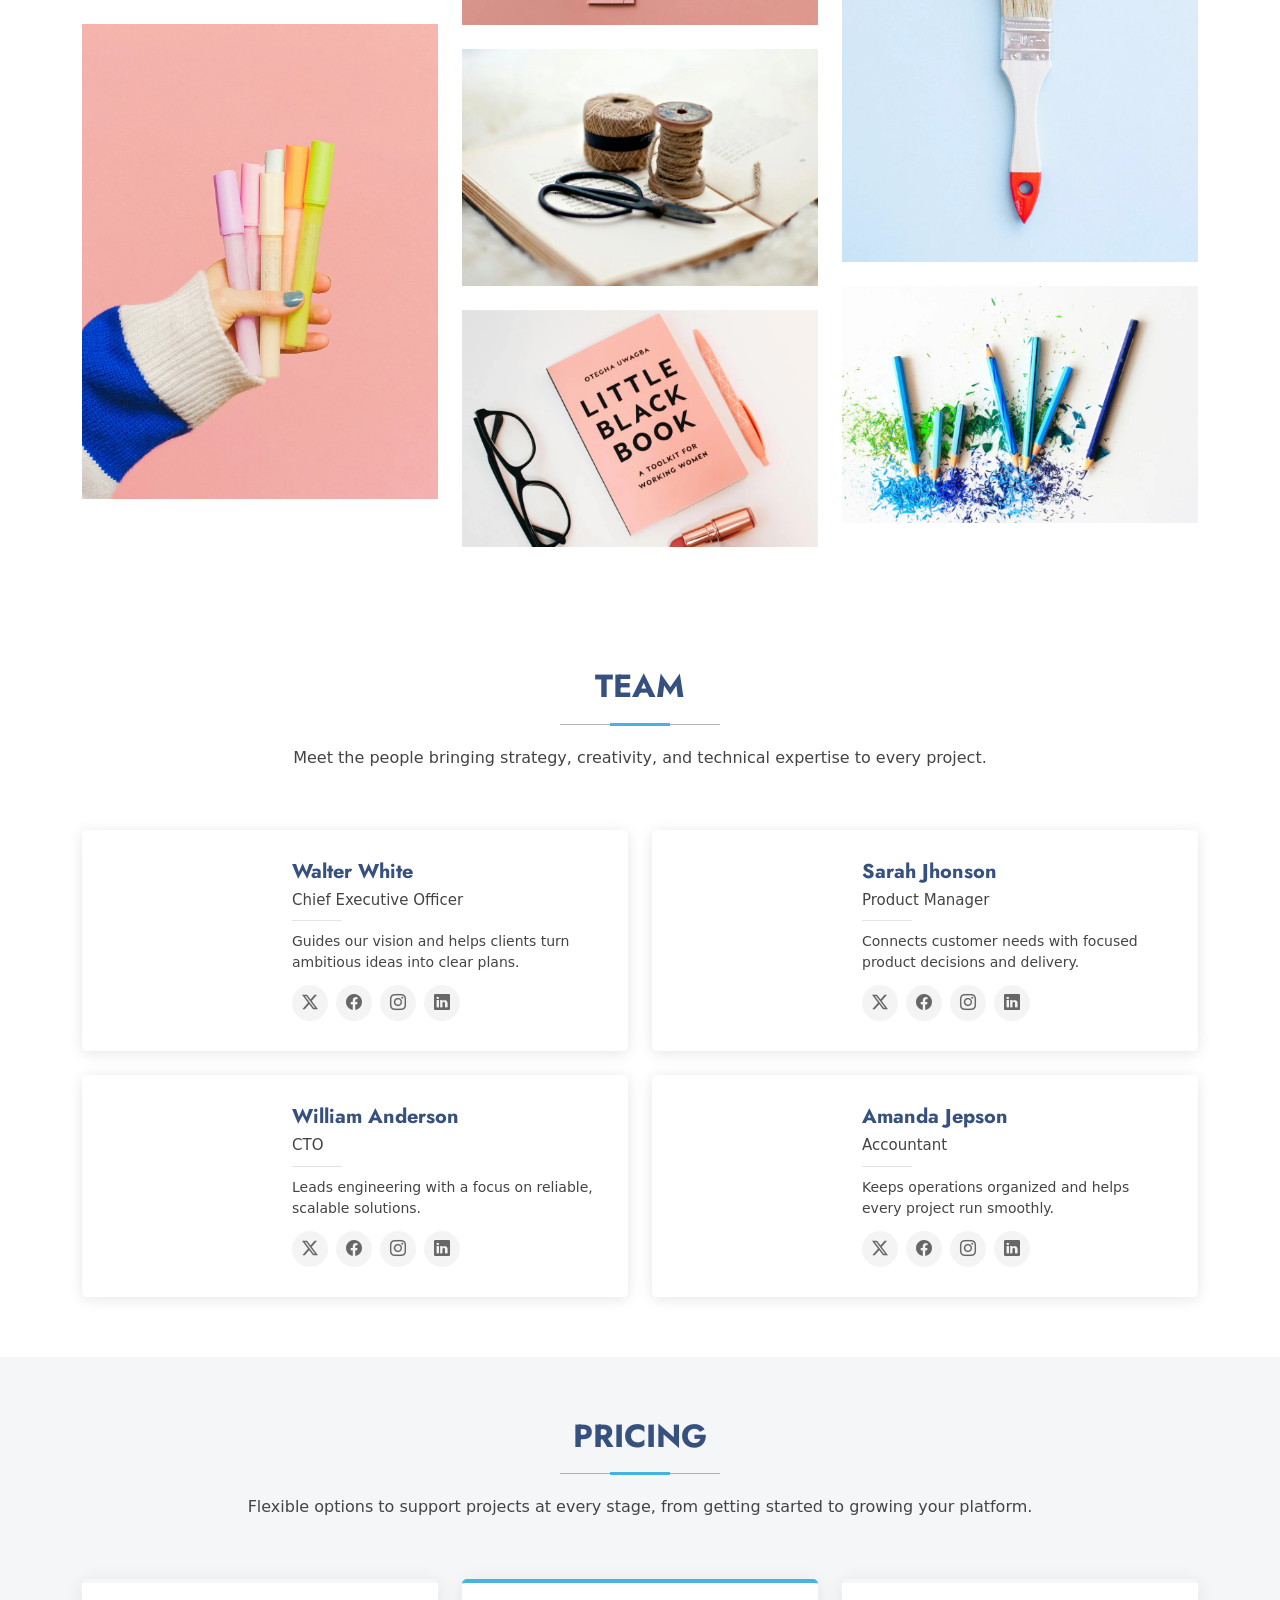
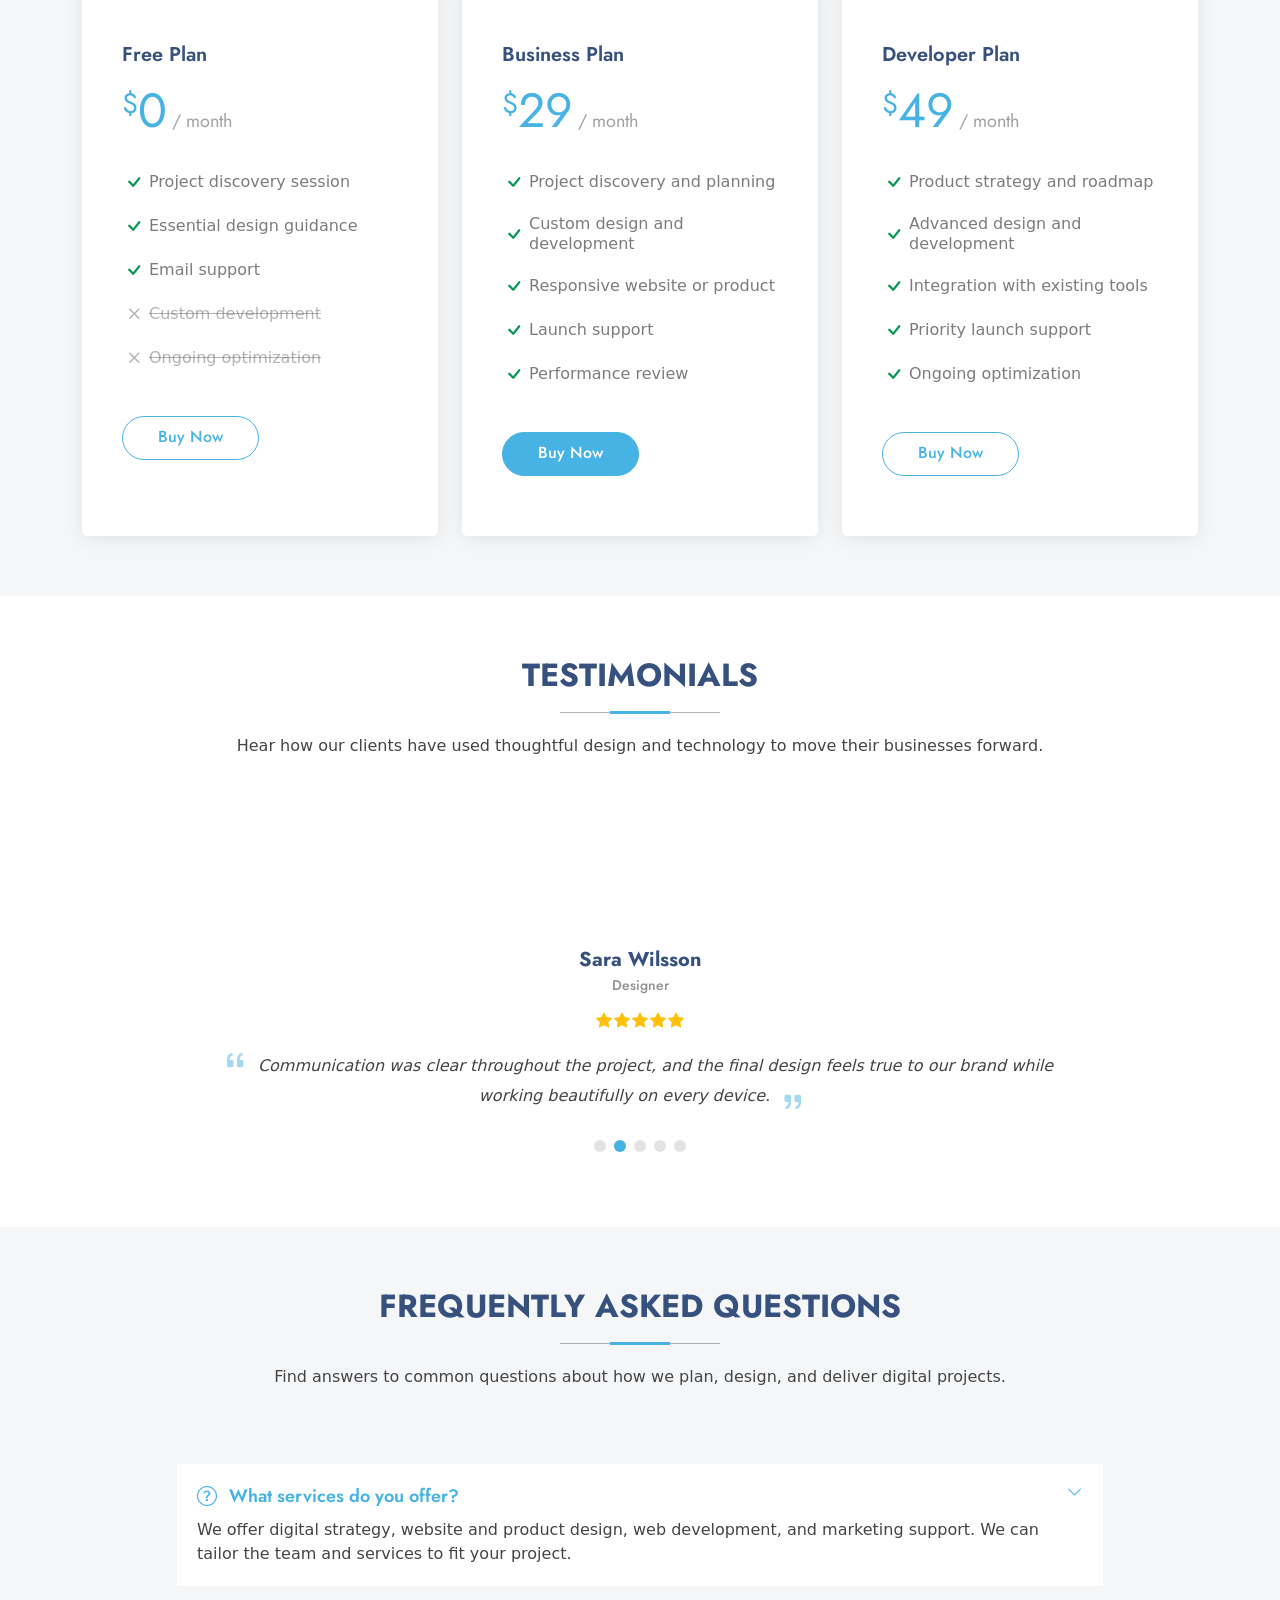
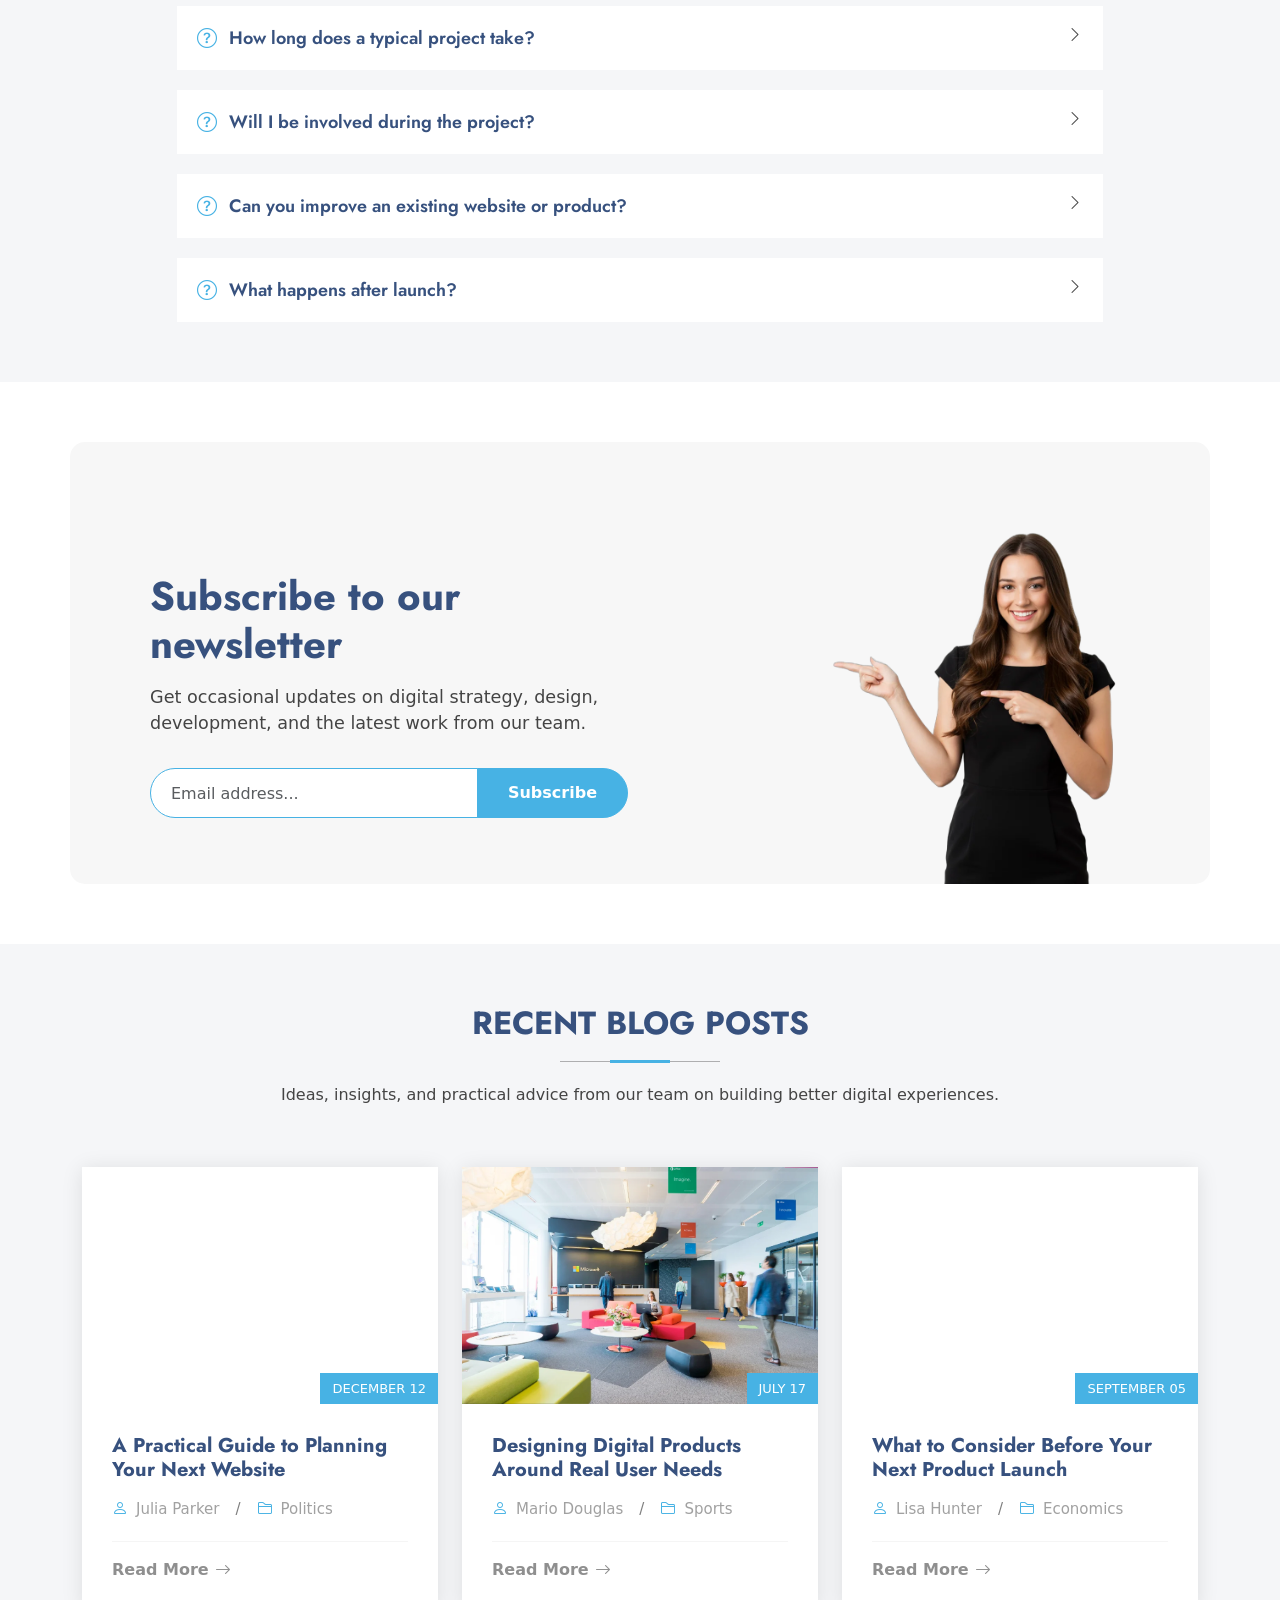
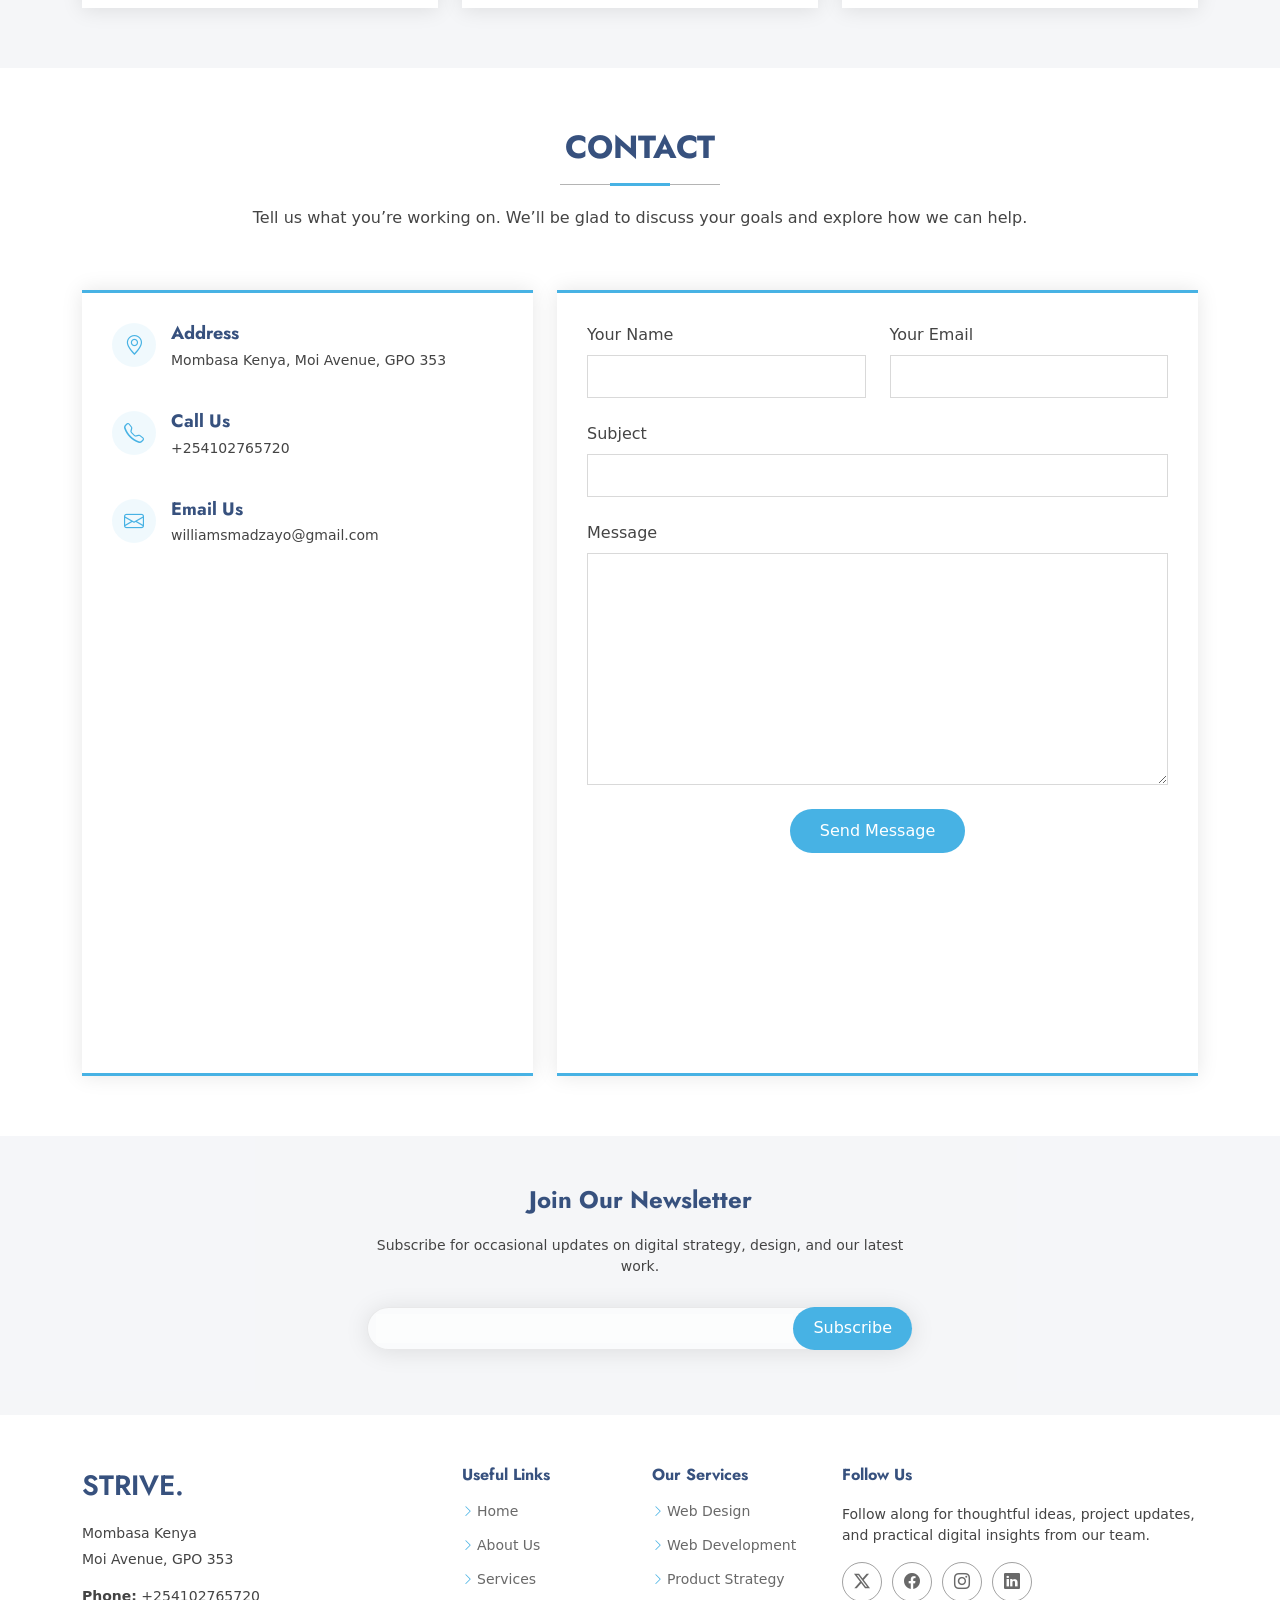
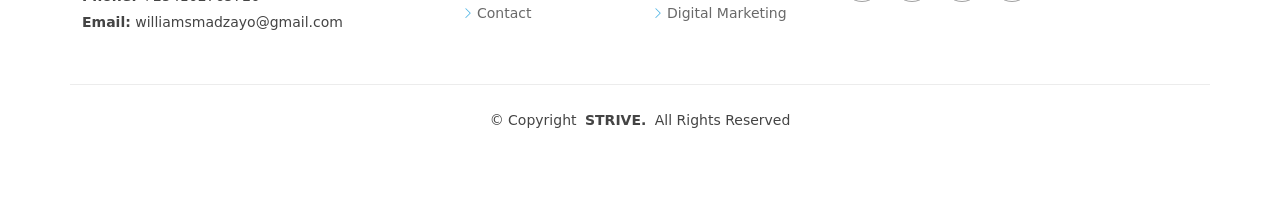
==== commit c29db1bb: "Update contact information and footer branding across multiple pages; enhance accessibility and impr" ====
--- a/index.html
+++ b/index.html
@@ -1104,7 +1104,7 @@
                 <i class="bi bi-geo-alt flex-shrink-0"></i>
                 <div>
                   <h3>Address</h3>
-                  <p>A108 Adam Street, New York, NY 535022</p>
+                  <p>Mombasa Kenya, Moi Avenue, GPO 353</p>
                 </div>
               </div><!-- End Info Item -->
 
@@ -1112,7 +1112,7 @@
                 <i class="bi bi-telephone flex-shrink-0"></i>
                 <div>
                   <h3>Call Us</h3>
-                  <p>+1 5589 55488 55</p>
+                  <p>+254102765720</p>
                 </div>
               </div><!-- End Info Item -->
 
@@ -1120,7 +1120,7 @@
                 <i class="bi bi-envelope flex-shrink-0"></i>
                 <div>
                   <h3>Email Us</h3>
-                  <p>info@example.com</p>
+                  <p>williamsmadzayo@gmail.com</p>
                 </div>
               </div><!-- End Info Item -->
               <iframe src="https://www.google.com/maps/embed?pb=!1m18!1m12!1m3!1d63681.87520266719!2d39.67550377419373!3d-3.9963180953515165!2m3!1f0!2f0!3f0!3m2!1i1024!2i768!4f13.1!3m3!1m2!1s0x18400dc9042093c7%3A0x9576d364a78e35d1!2sBamburi%2C%20Mombasa!5e0!3m2!1sen!2ske!4v1792871687700!5m2!1sen!2ske" width="600" height="450" style="border:0;" allowfullscreen="" loading="lazy" referrerpolicy="strict-origin-when-cross-origin"></iframe>
@@ -1179,9 +1179,9 @@
         <div class="row justify-content-center text-center">
           <div class="col-lg-6">
             <h4>Join Our Newsletter</h4>
-            <p>Subscribe to our newsletter and receive the latest news about our products and services!</p>
+            <p>Subscribe for occasional updates on digital strategy, design, and our latest work.</p>
             <form action="forms/newsletter.php" method="post" class="php-email-form">
-              <div class="newsletter-form"><input type="email" name="email"><input type="submit" value="Subscribe"></div>
+              <div class="newsletter-form"><input type="email" name="email" aria-label="Email address"><input type="submit" value="Subscribe"></div>
               <div class="loading">Loading</div>
               <div class="error-message"></div>
               <div class="sent-message">Your subscription request has been sent. Thank you!</div>
@@ -1195,33 +1195,33 @@
       <div class="row gy-4">
         <div class="col-lg-4 col-md-6 footer-about">
           <a href="index.html" class="d-flex align-items-center">
-            <span class="sitename">Arsha</span>
+            <span class="sitename">STRIVE.</span>
           </a>
           <div class="footer-contact pt-3">
-            <p>A108 Adam Street</p>
-            <p>New York, NY 535022</p>
-            <p class="mt-3"><strong>Phone:</strong> <span>+1 5589 55488 55</span></p>
-            <p><strong>Email:</strong> <span>info@example.com</span></p>
+            <p>Mombasa Kenya</p>
+            <p>Moi Avenue, GPO 353</p>
+            <p class="mt-3"><strong>Phone:</strong> <span>+254102765720</span></p>
+            <p><strong>Email:</strong> <span>williamsmadzayo@gmail.com</span></p>
           </div>
         </div>
 
         <div class="col-lg-2 col-md-3 footer-links">
           <h4>Useful Links</h4>
           <ul>
-            <li><i class="bi bi-chevron-right"></i> <a href="#">Home</a></li>
-            <li><i class="bi bi-chevron-right"></i> <a href="#">About us</a></li>
-            <li><i class="bi bi-chevron-right"></i> <a href="#">Services</a></li>
-            <li><i class="bi bi-chevron-right"></i> <a href="#">Terms of service</a></li>
+            <li><i class="bi bi-chevron-right"></i> <a href="index.html#hero">Home</a></li>
+            <li><i class="bi bi-chevron-right"></i> <a href="index.html#about">About Us</a></li>
+            <li><i class="bi bi-chevron-right"></i> <a href="index.html#services">Services</a></li>
+            <li><i class="bi bi-chevron-right"></i> <a href="index.html#contact">Contact</a></li>
           </ul>
         </div>
 
         <div class="col-lg-2 col-md-3 footer-links">
           <h4>Our Services</h4>
           <ul>
-            <li><i class="bi bi-chevron-right"></i> <a href="#">Web Design</a></li>
-            <li><i class="bi bi-chevron-right"></i> <a href="#">Web Development</a></li>
-            <li><i class="bi bi-chevron-right"></i> <a href="#">Product Management</a></li>
-            <li><i class="bi bi-chevron-right"></i> <a href="#">Marketing</a></li>
+            <li><i class="bi bi-chevron-right"></i> <a href="index.html#services">Web Design</a></li>
+            <li><i class="bi bi-chevron-right"></i> <a href="index.html#services">Web Development</a></li>
+            <li><i class="bi bi-chevron-right"></i> <a href="index.html#services">Product Strategy</a></li>
+            <li><i class="bi bi-chevron-right"></i> <a href="index.html#services">Digital Marketing</a></li>
           </ul>
         </div>
 
@@ -1229,22 +1229,21 @@
           <h4>Follow Us</h4>
           <p>Follow along for thoughtful ideas, project updates, and practical digital insights from our team.</p>
           <div class="social-links d-flex">
-            <a href="#"><i class="bi bi-twitter-x"></i></a>
-            <a href="#"><i class="bi bi-facebook"></i></a>
-            <a href="#"><i class="bi bi-instagram"></i></a>
-            <a href="#"><i class="bi bi-linkedin"></i></a>
-          </div>
-        </div>
-
+            <a href="#" aria-label="Follow Strive on X"><i class="bi bi-twitter-x"></i></a>
+            <a href="#" aria-label="Follow Strive on Facebook"><i class="bi bi-facebook"></i></a>
+            <a href="#" aria-label="Follow Strive on Instagram"><i class="bi bi-instagram"></i></a>
+            <a href="#" aria-label="Follow Strive on LinkedIn"><i class="bi bi-linkedin"></i></a>
+          </div>
+        </div>
       </div>
     </div>
 
     <div class="container copyright text-center mt-4">
-      <p>© <span>Copyright</span> <strong class="px-1 sitename">Arsha</strong> <span>All Rights Reserved</span></p>
-      
+      <p>© <span>Copyright</span> <strong class="px-1 sitename">STRIVE.</strong> <span>All Rights Reserved</span></p>
     </div>
 
   </footer>
+
 
   <!-- Scroll Top -->
   <a href="/" id="scroll-top" class="scroll-top d-flex align-items-center justify-content-center"><i class="bi bi-arrow-up-short"></i></a>
--- a/assets/css/main.css
+++ b/assets/css/main.css
@@ -1803,6 +1803,8 @@
 
 .testimonials .testimonial-item .testimonial-img {
   width: 120px;
+  height: 120px;
+  object-fit: cover;
   border-radius: 50%;
   border: 4px solid var(--background-color);
   margin: 0 auto;
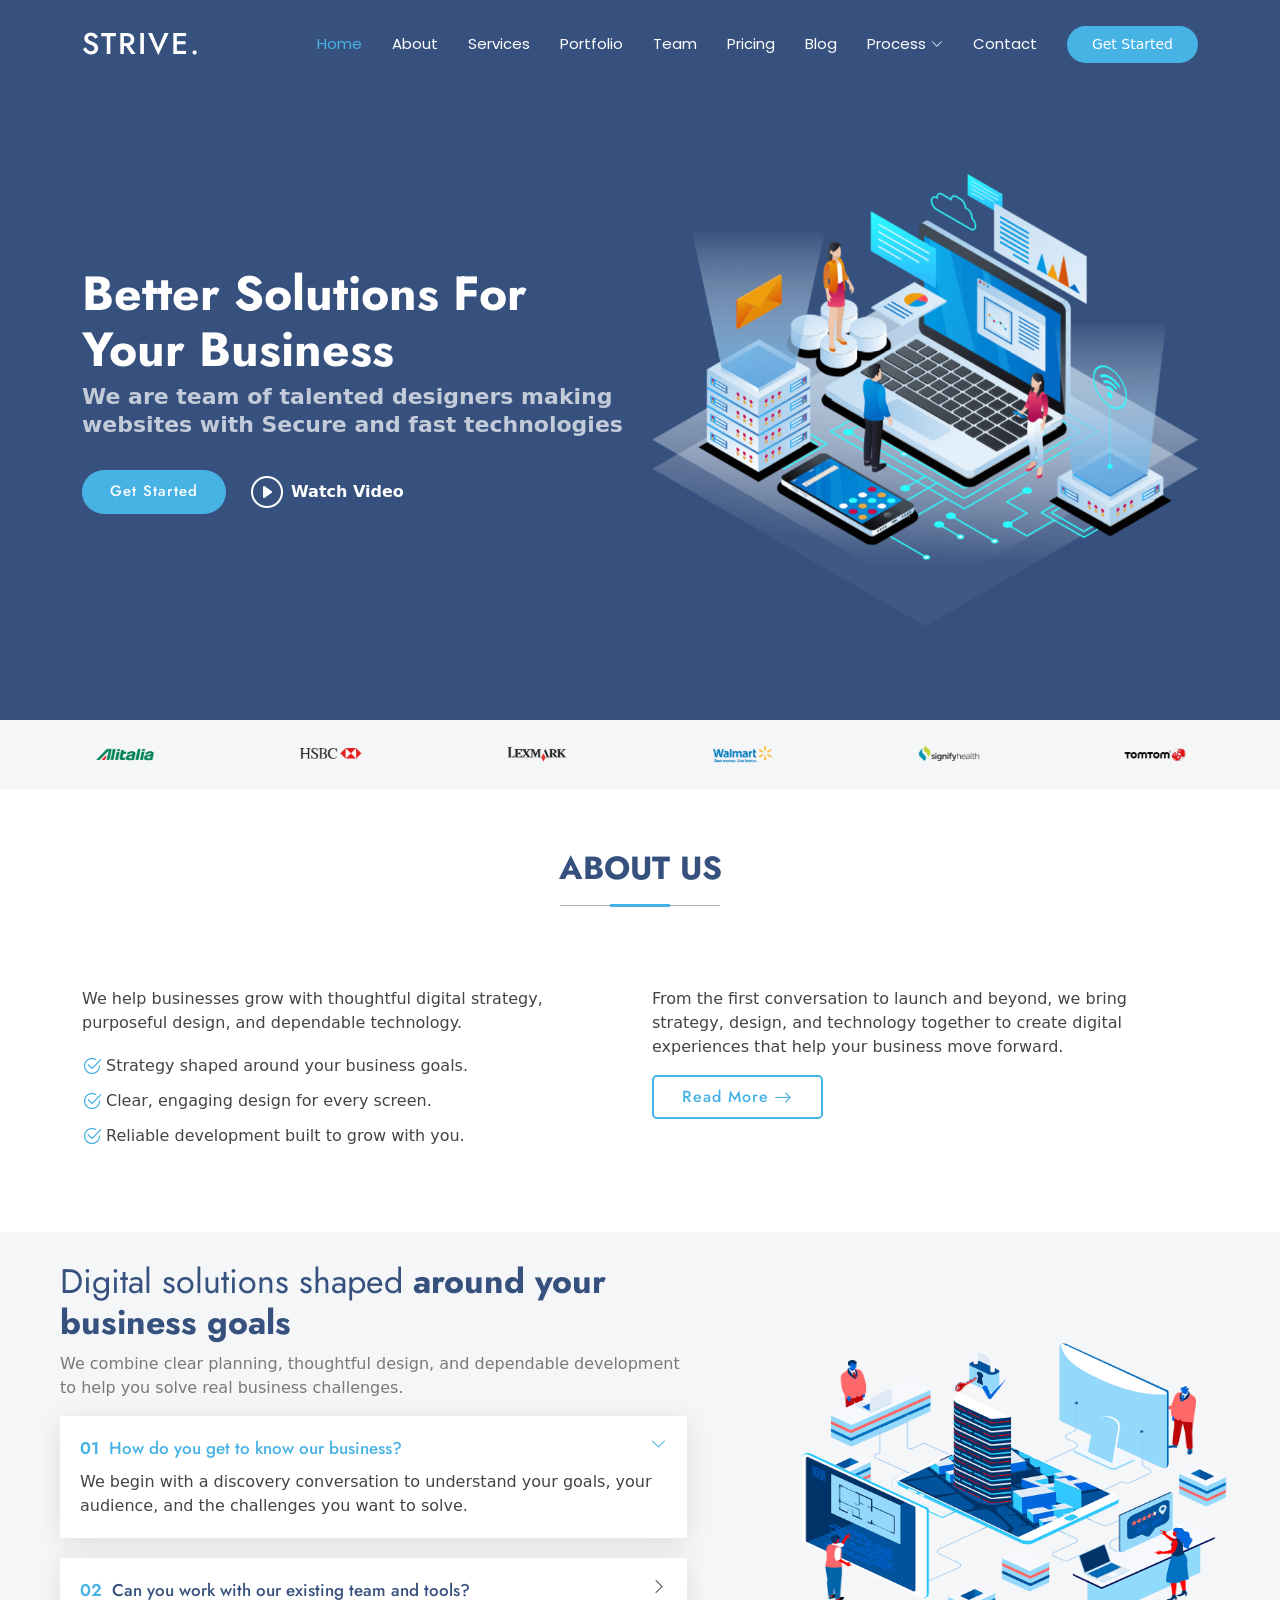
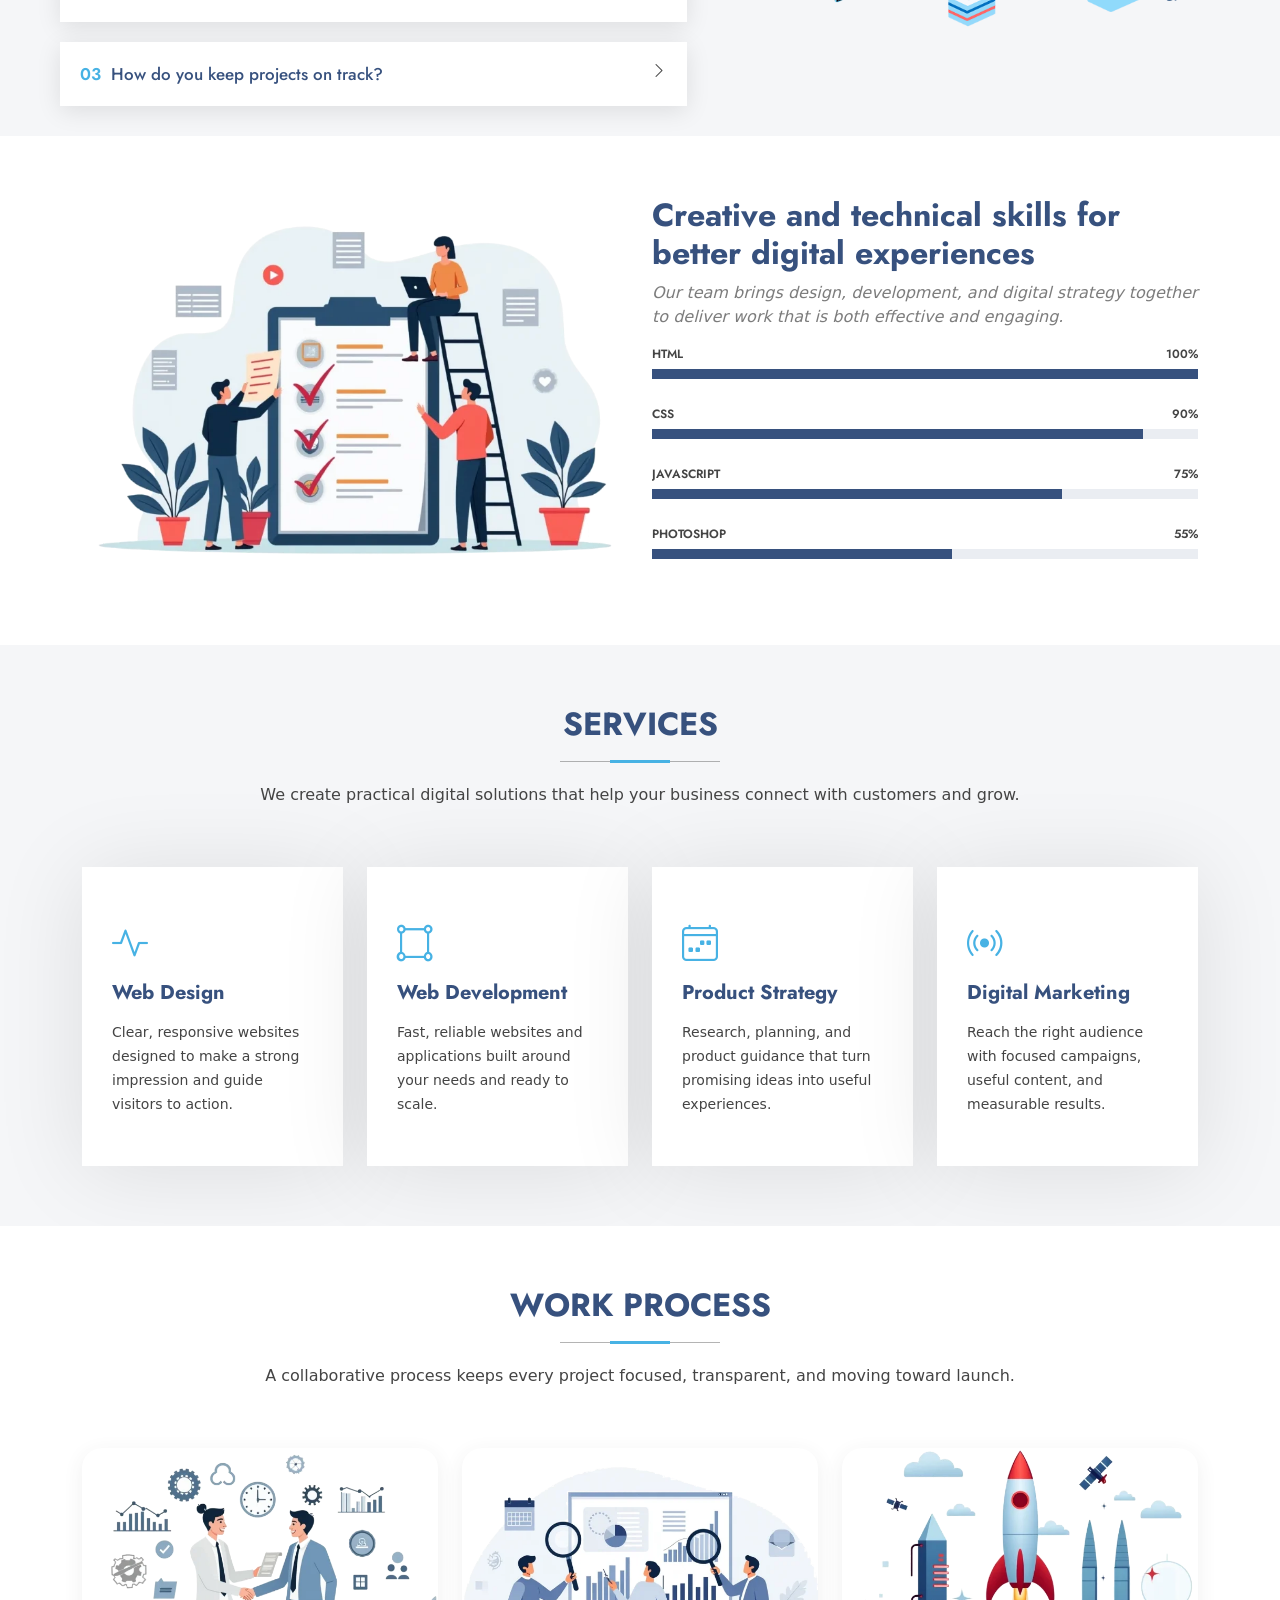
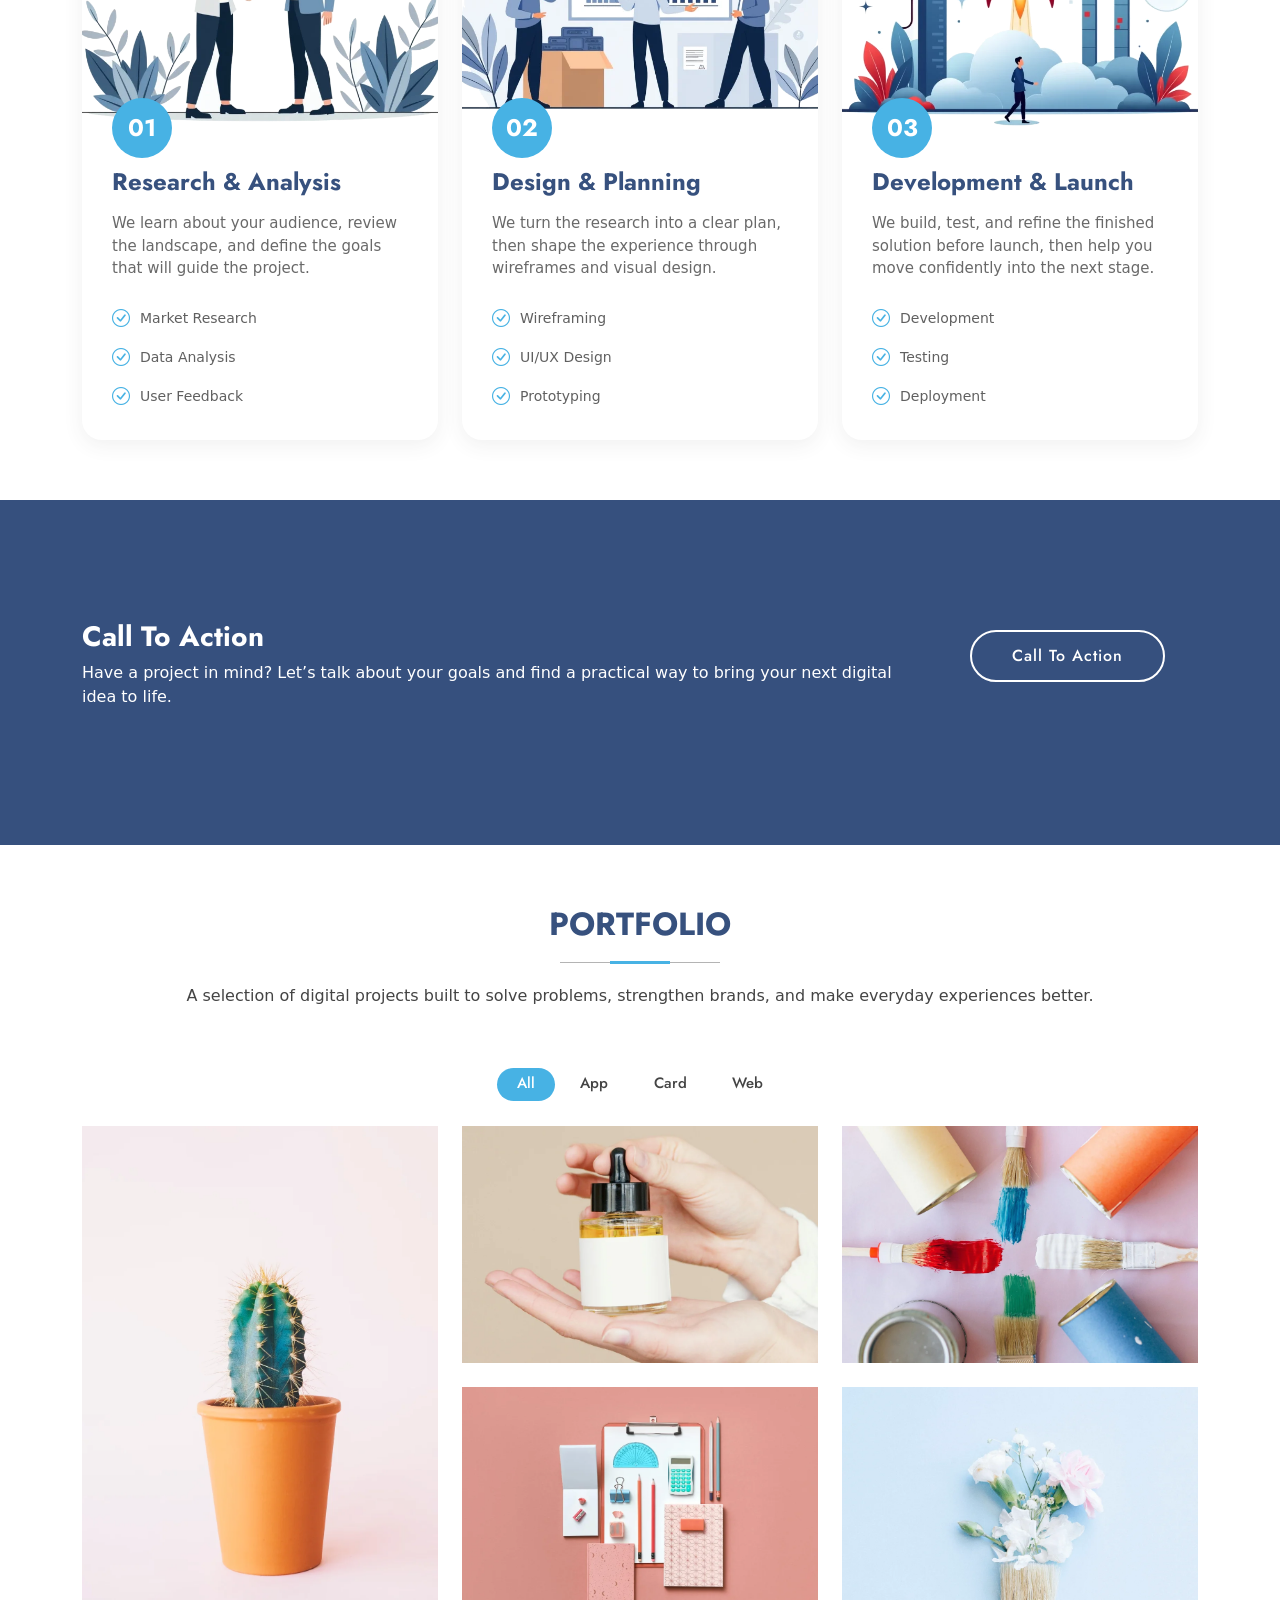
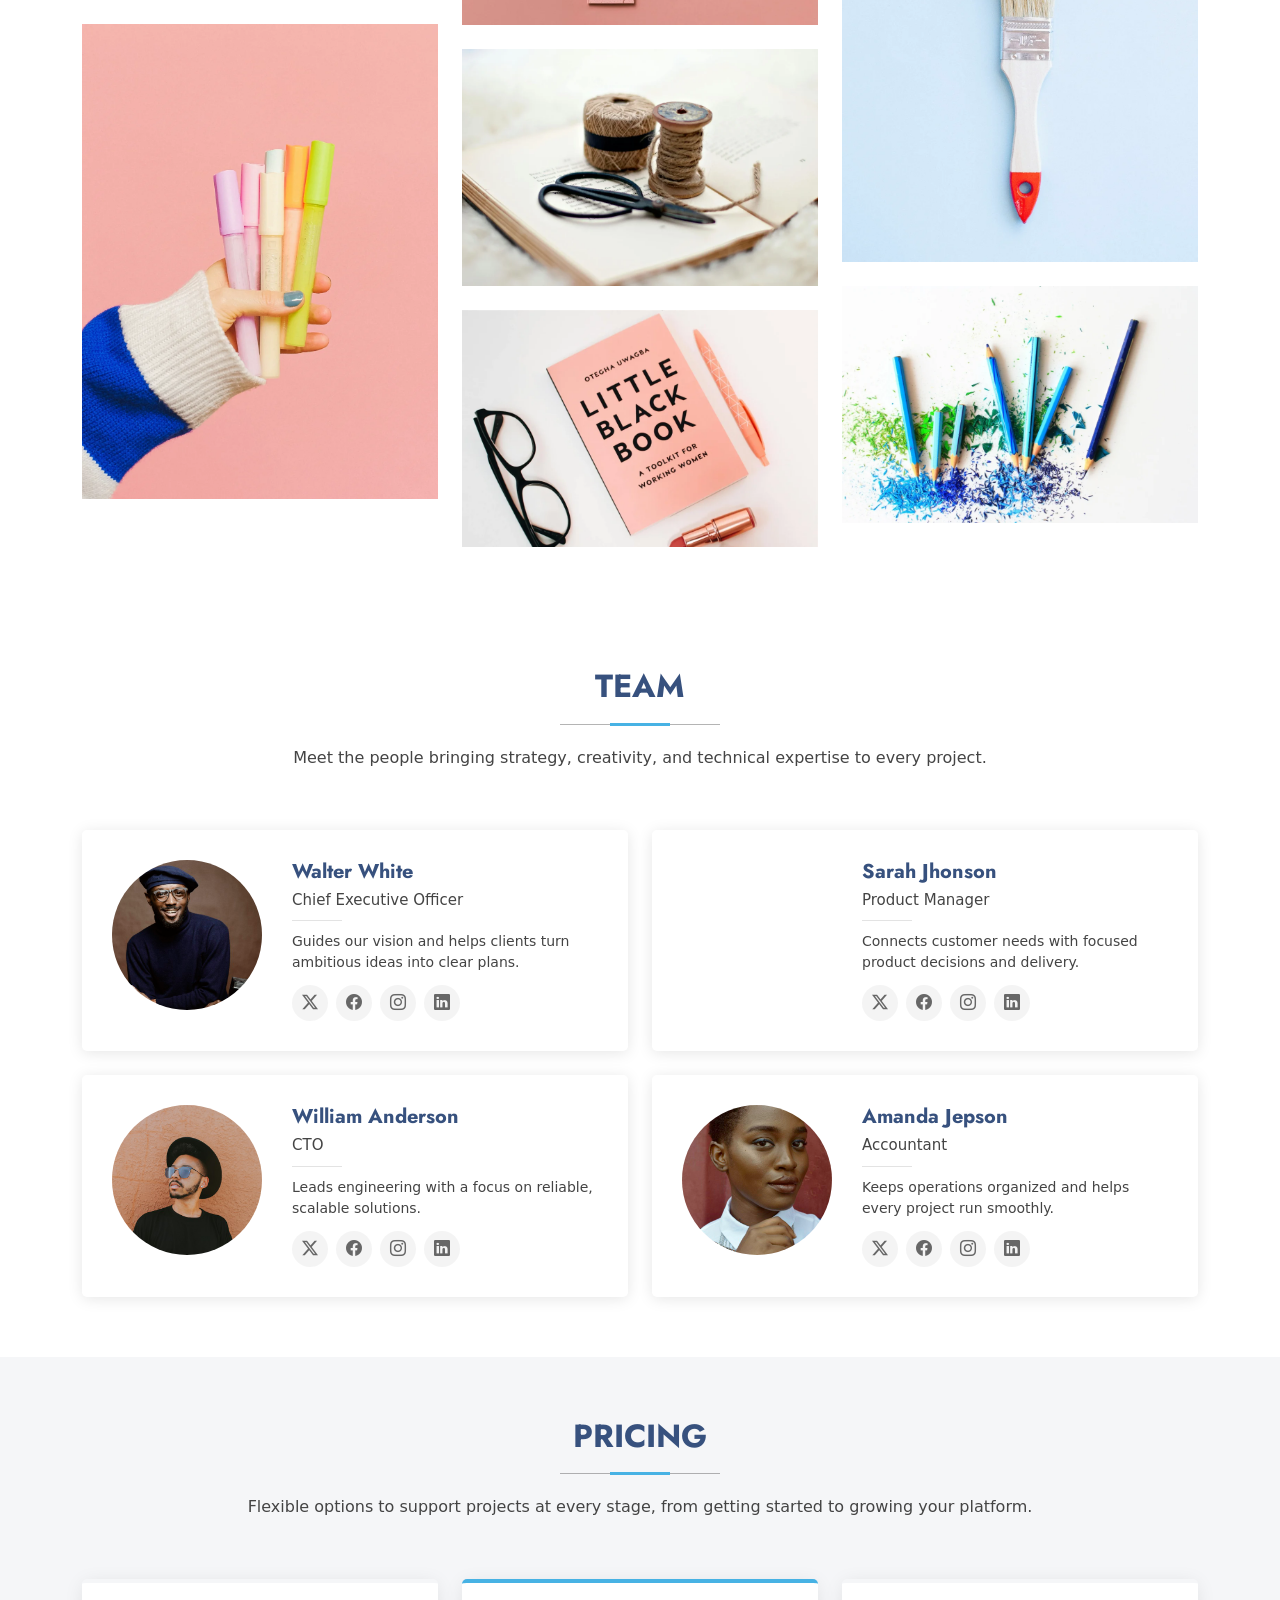
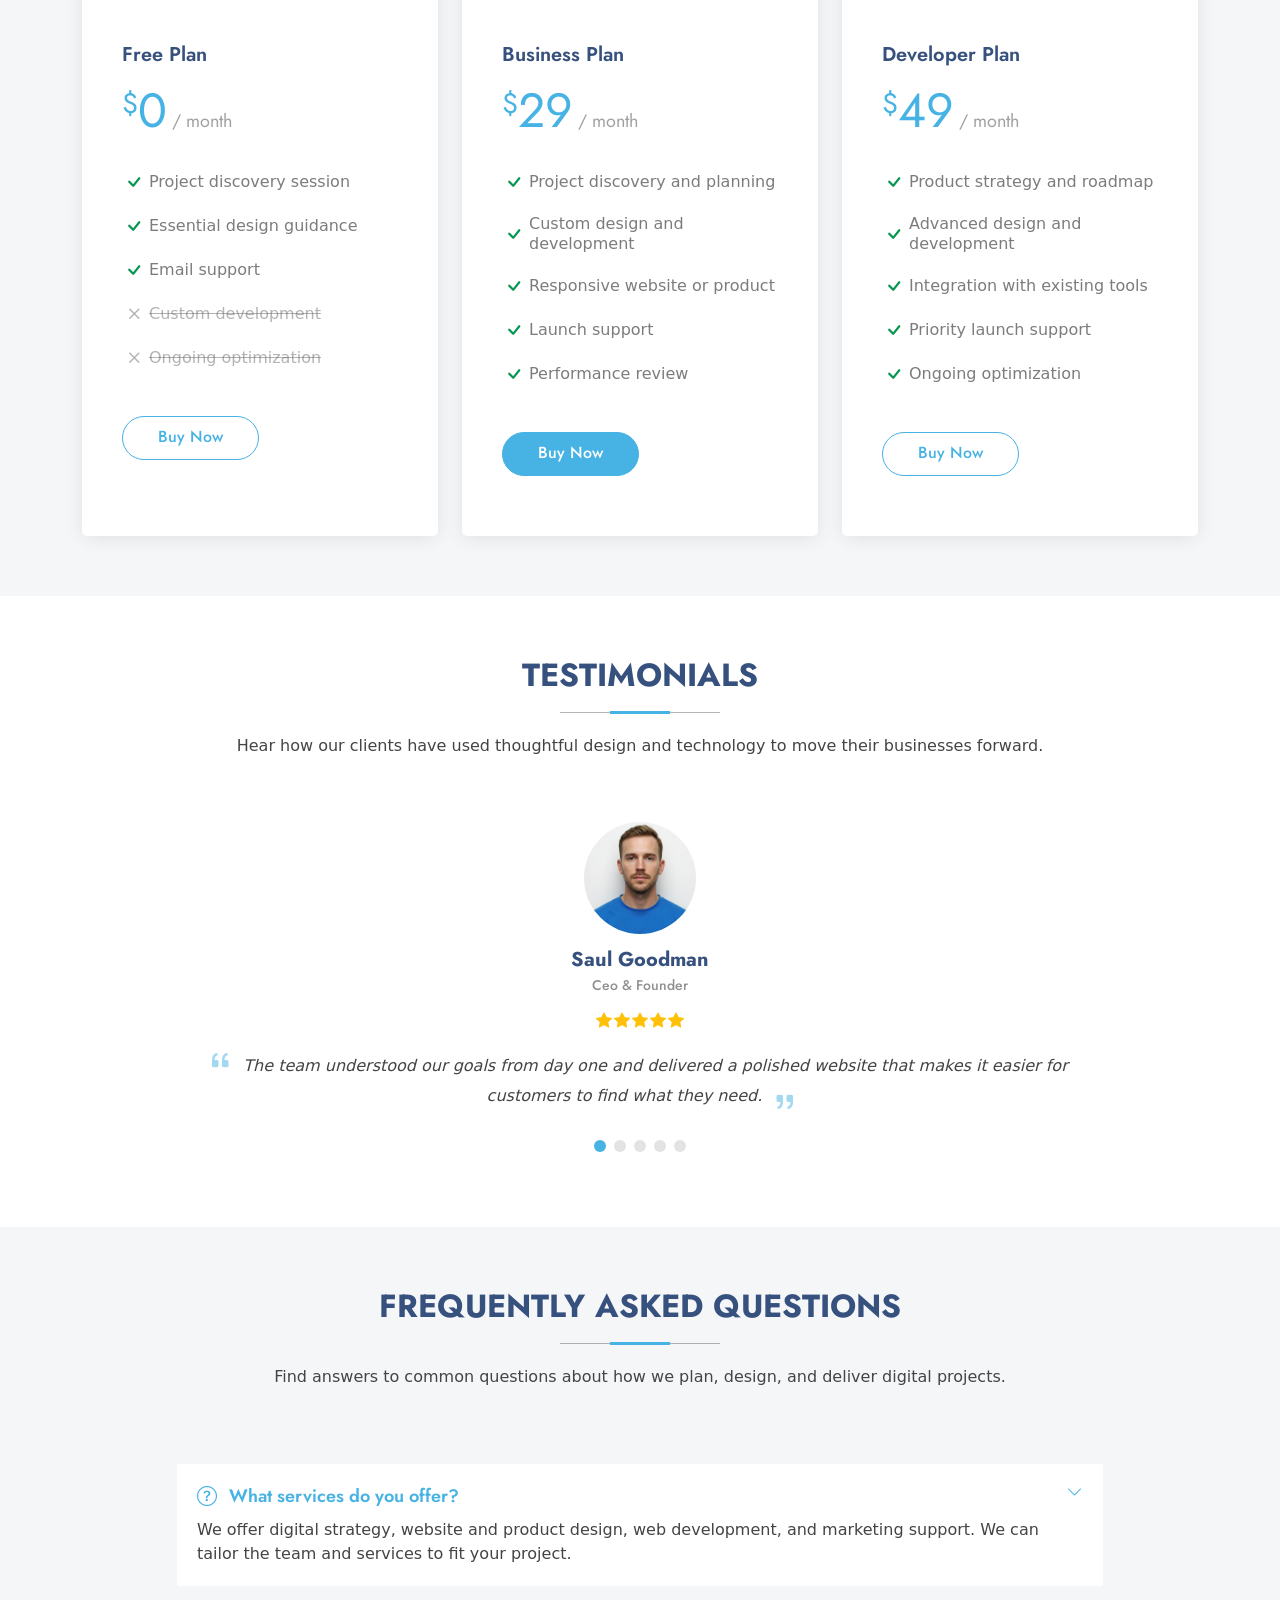
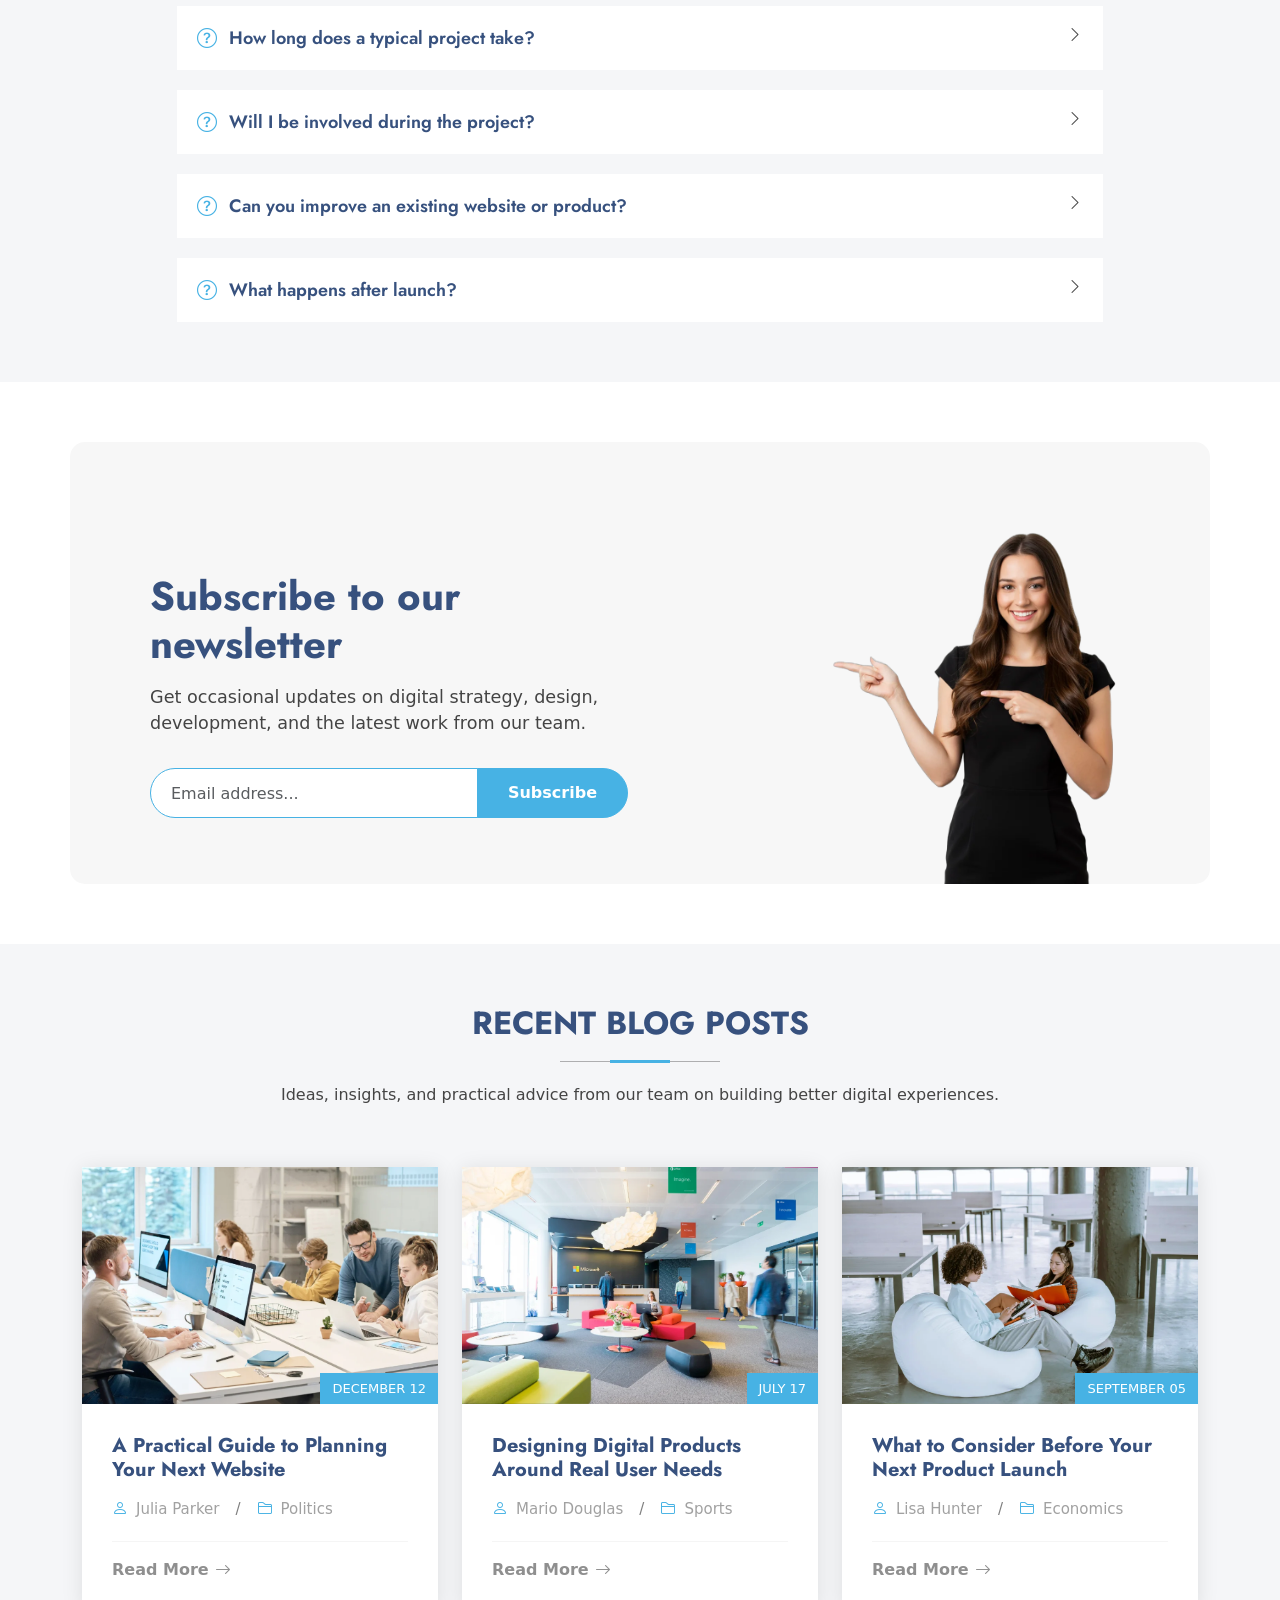
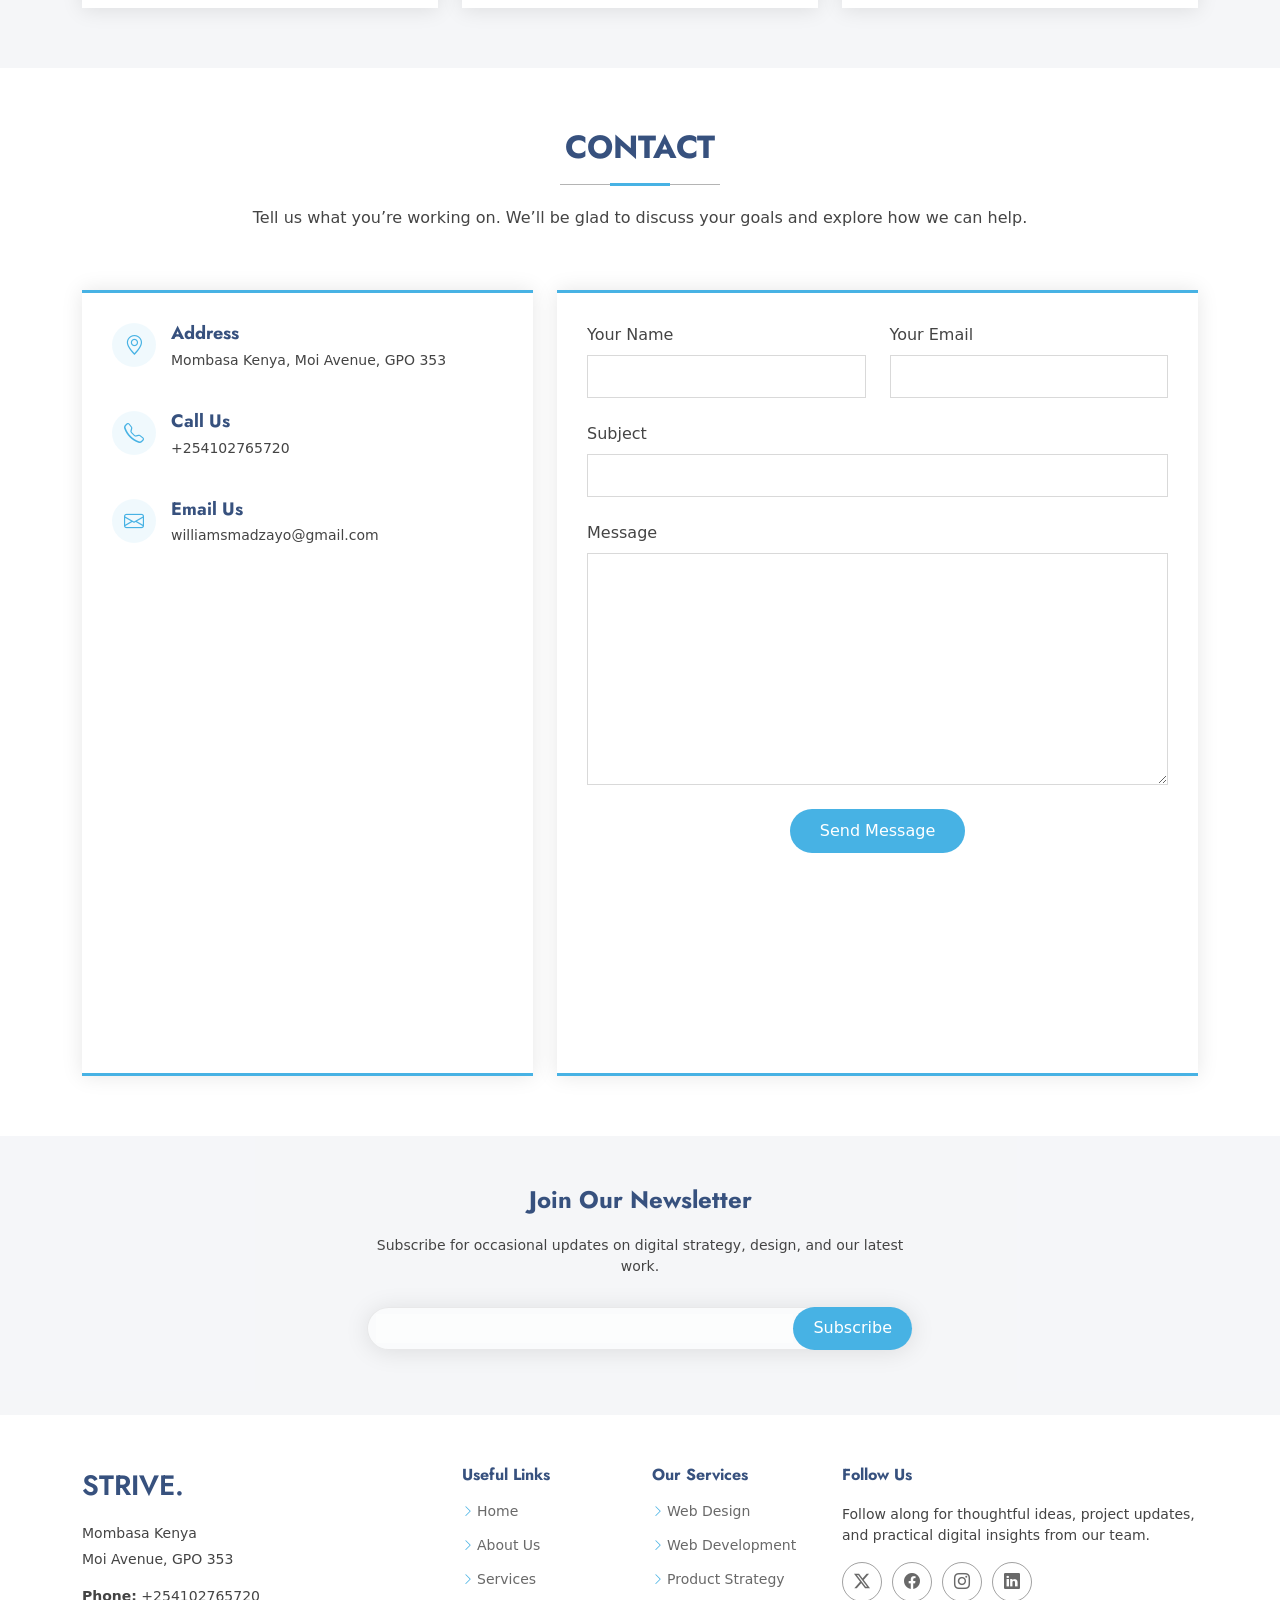
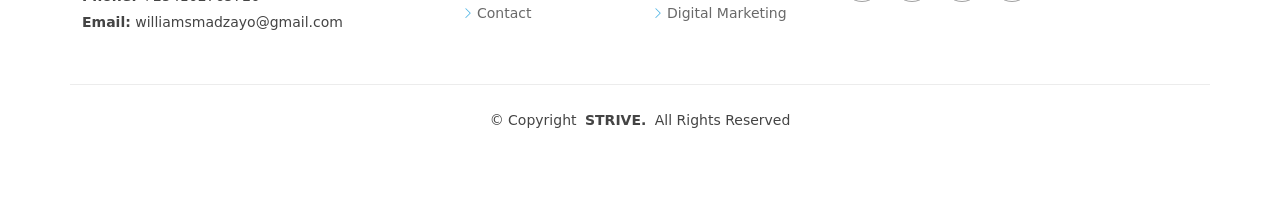
==== commit e63334fb: "Add team member images and update references in HTML files" ====
--- a/index.html
+++ b/index.html
@@ -619,7 +619,7 @@
 
           <div class="col-lg-6" data-aos="fade-up" data-aos-delay="100">
             <div class="team-member d-flex align-items-start">
-              <div class="pic"><img src="assets/img/person/person-m-7.webp" class="img-fluid" alt="" width="1024" height="1024" loading="lazy" decoding="async"></div>
+              <div class="pic"><img src="assets/img/person/team-ceo.webp" class="img-fluid" alt="" width="512" height="512" loading="lazy" decoding="async"></div>
               <div class="member-info">
                 <h4>Walter White</h4>
                 <span>Chief Executive Officer</span>
@@ -636,7 +636,7 @@
 
           <div class="col-lg-6" data-aos="fade-up" data-aos-delay="200">
             <div class="team-member d-flex align-items-start">
-              <div class="pic"><img src="assets/img/person/person-f-8.webp" class="img-fluid" alt="" width="1024" height="1024" loading="lazy" decoding="async"></div>
+              <div class="pic"><img src="assets/img/person/team-product-manager.jpg" class="img-fluid" alt="" width="512" height="512" loading="lazy" decoding="async"></div>
               <div class="member-info">
                 <h4>Sarah Jhonson</h4>
                 <span>Product Manager</span>
@@ -653,7 +653,7 @@
 
           <div class="col-lg-6" data-aos="fade-up" data-aos-delay="300">
             <div class="team-member d-flex align-items-start">
-              <div class="pic"><img src="assets/img/person/person-m-6.webp" class="img-fluid" alt="" width="1024" height="1024" loading="lazy" decoding="async"></div>
+              <div class="pic"><img src="assets/img/person/team-cto.webp" class="img-fluid" alt="" width="512" height="512" loading="lazy" decoding="async"></div>
               <div class="member-info">
                 <h4>William Anderson</h4>
                 <span>CTO</span>
@@ -670,7 +670,7 @@
 
           <div class="col-lg-6" data-aos="fade-up" data-aos-delay="400">
             <div class="team-member d-flex align-items-start">
-              <div class="pic"><img src="assets/img/person/person-f-4.webp" class="img-fluid" alt="" width="1024" height="1024" loading="lazy" decoding="async"></div>
+              <div class="pic"><img src="assets/img/person/team-accountant.webp" class="img-fluid" alt="" width="512" height="512" loading="lazy" decoding="async"></div>
               <div class="member-info">
                 <h4>Amanda Jepson</h4>
                 <span>Accountant</span>
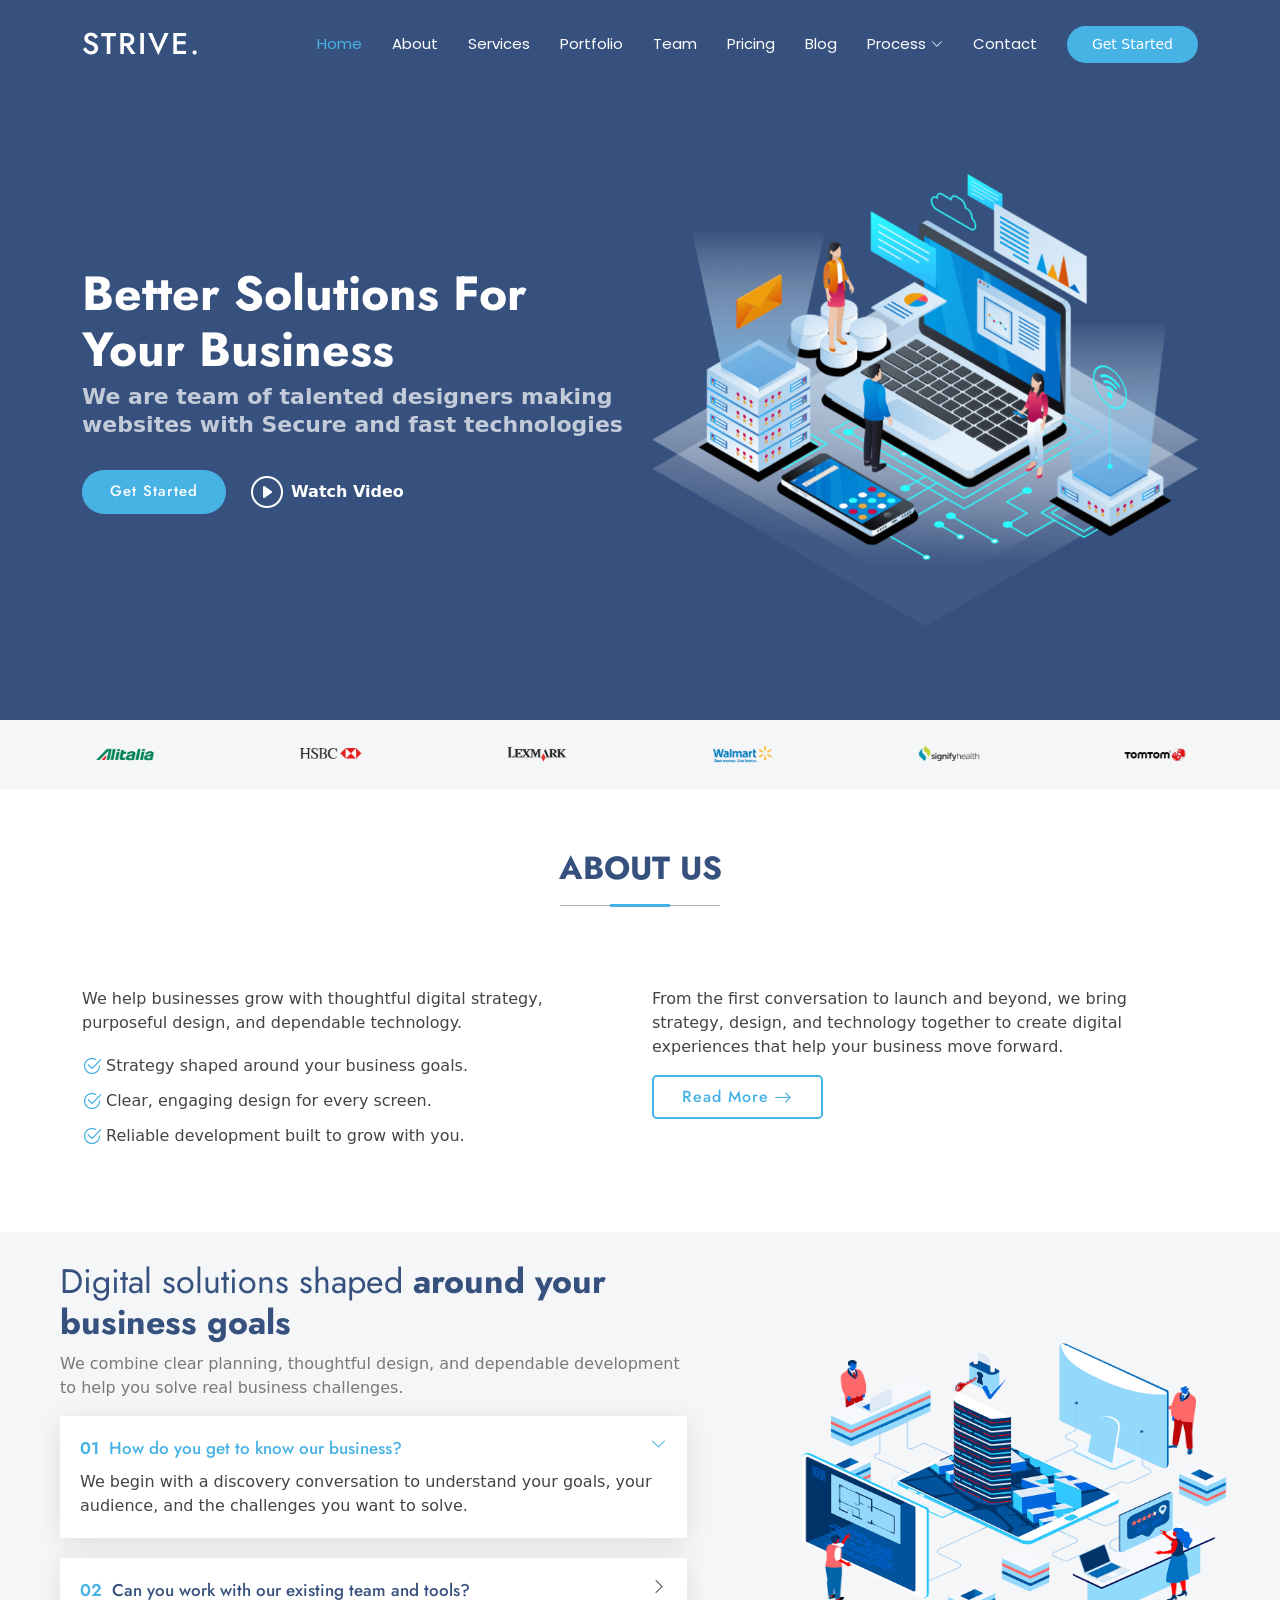
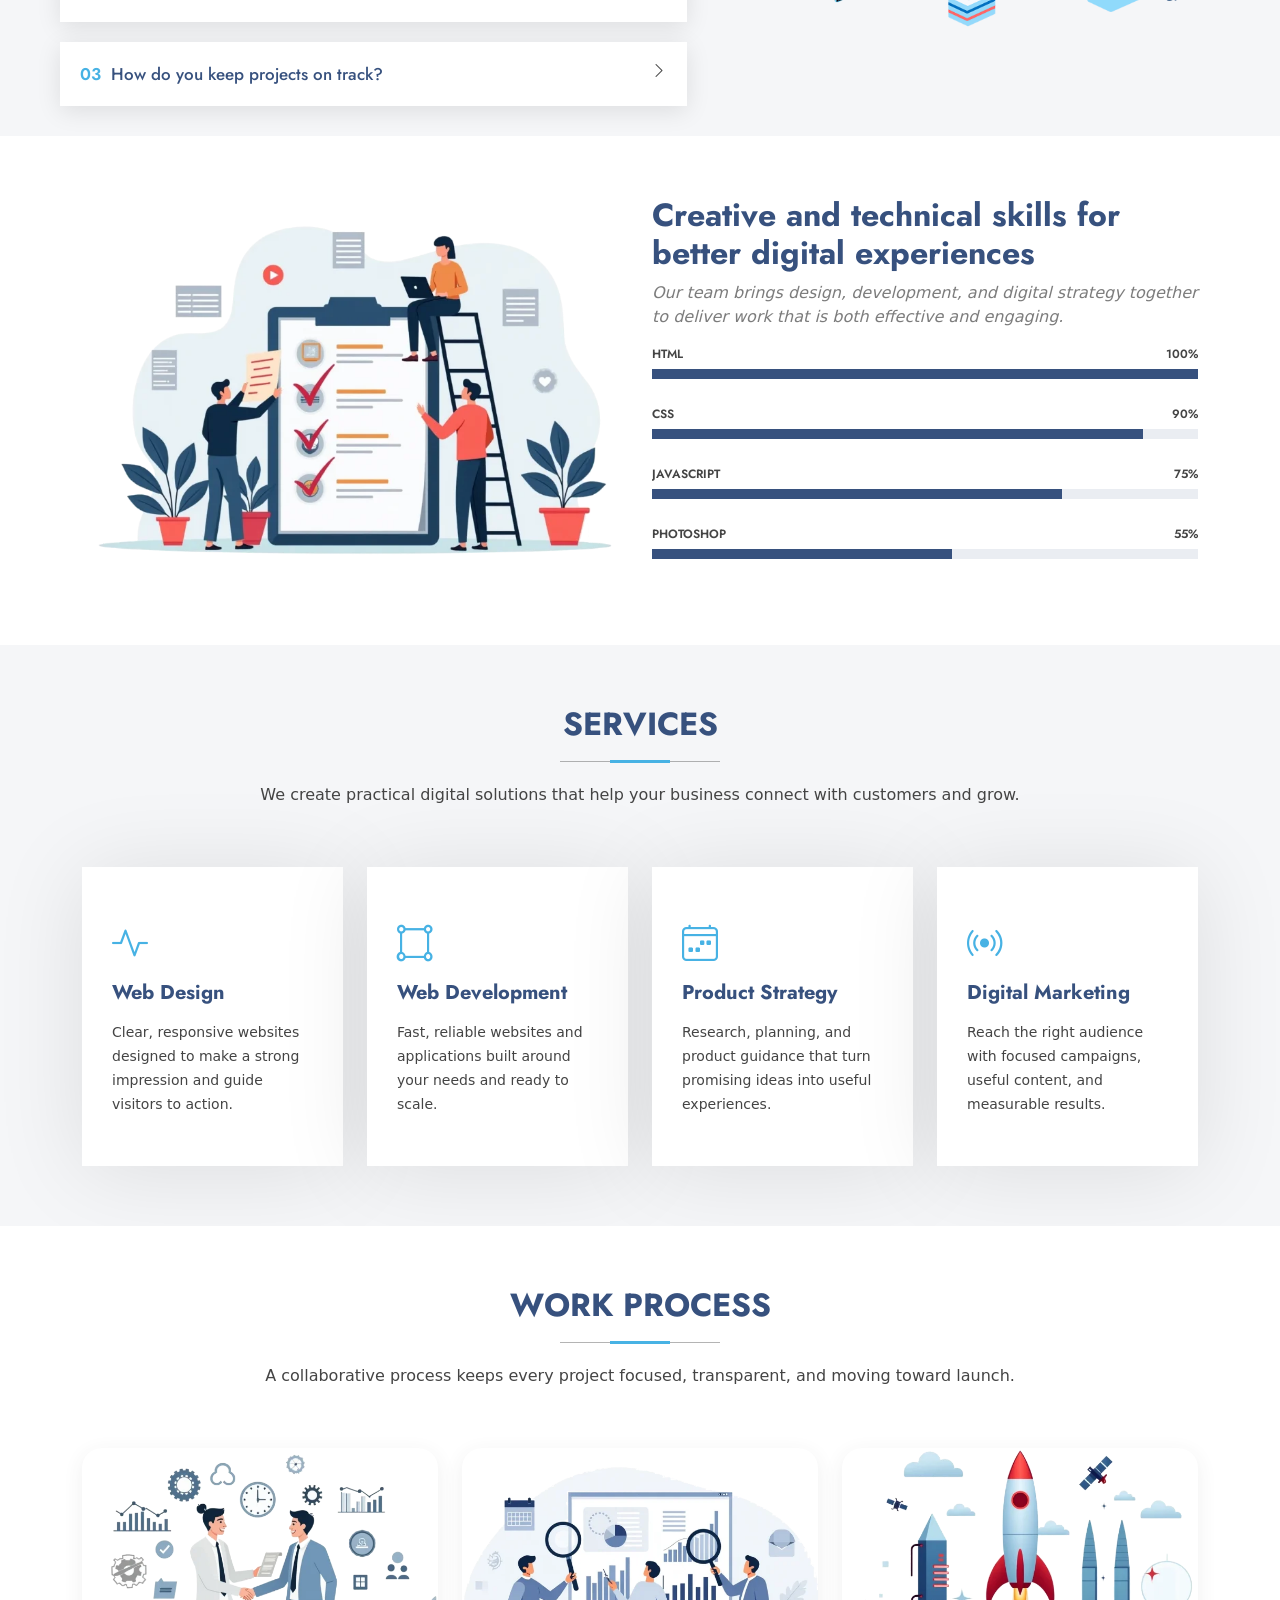
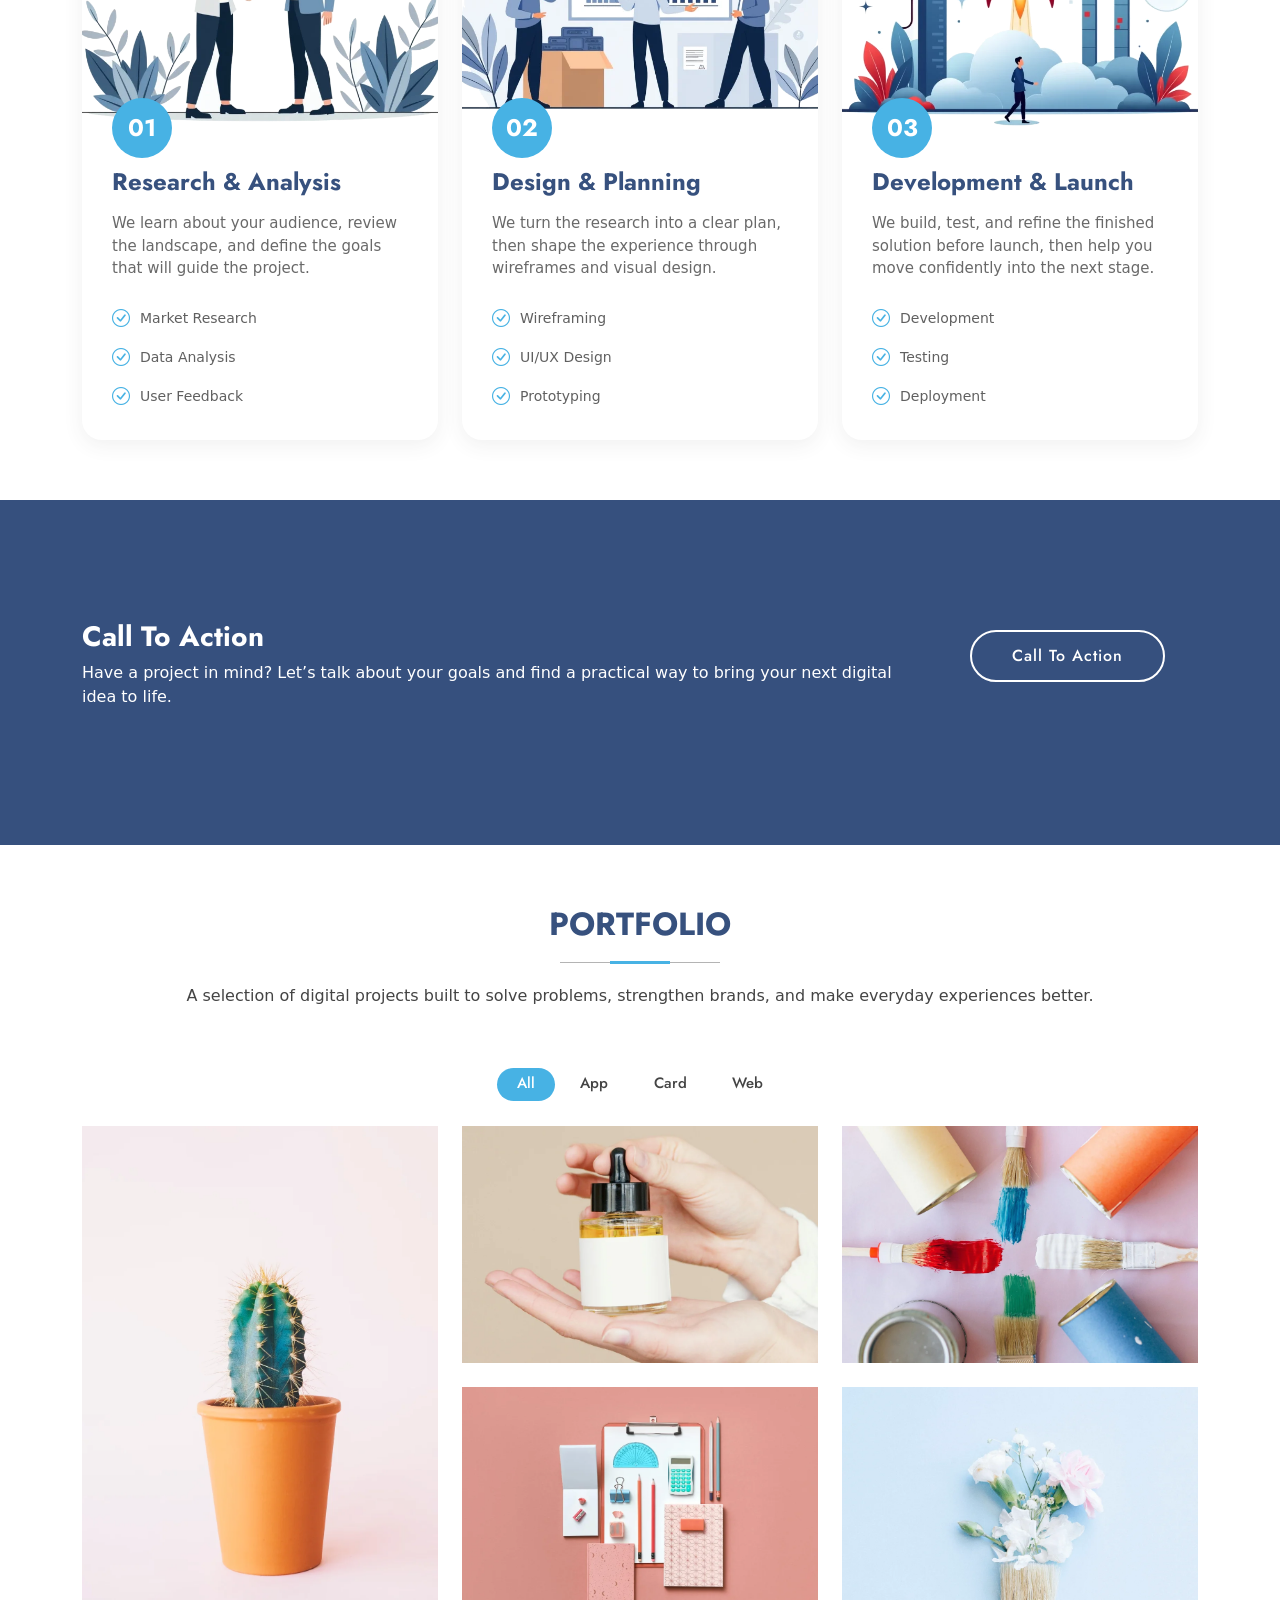
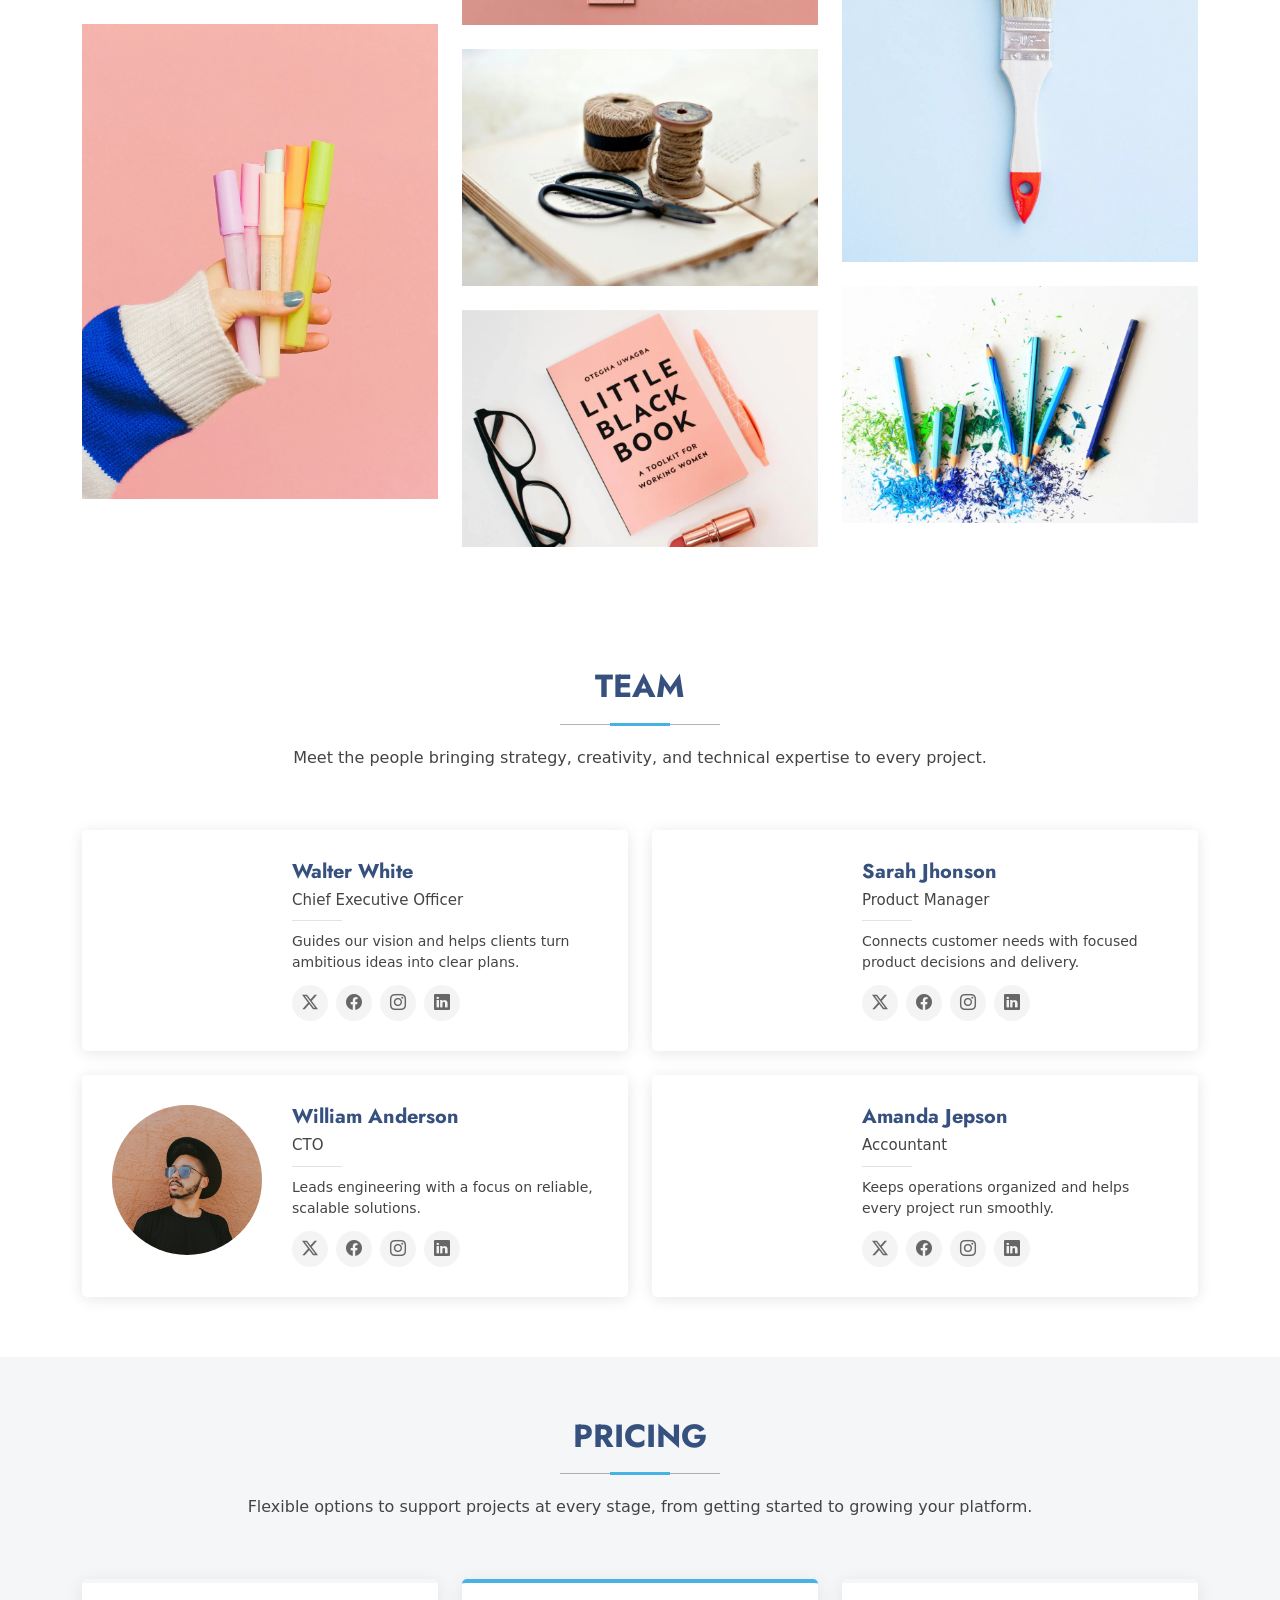
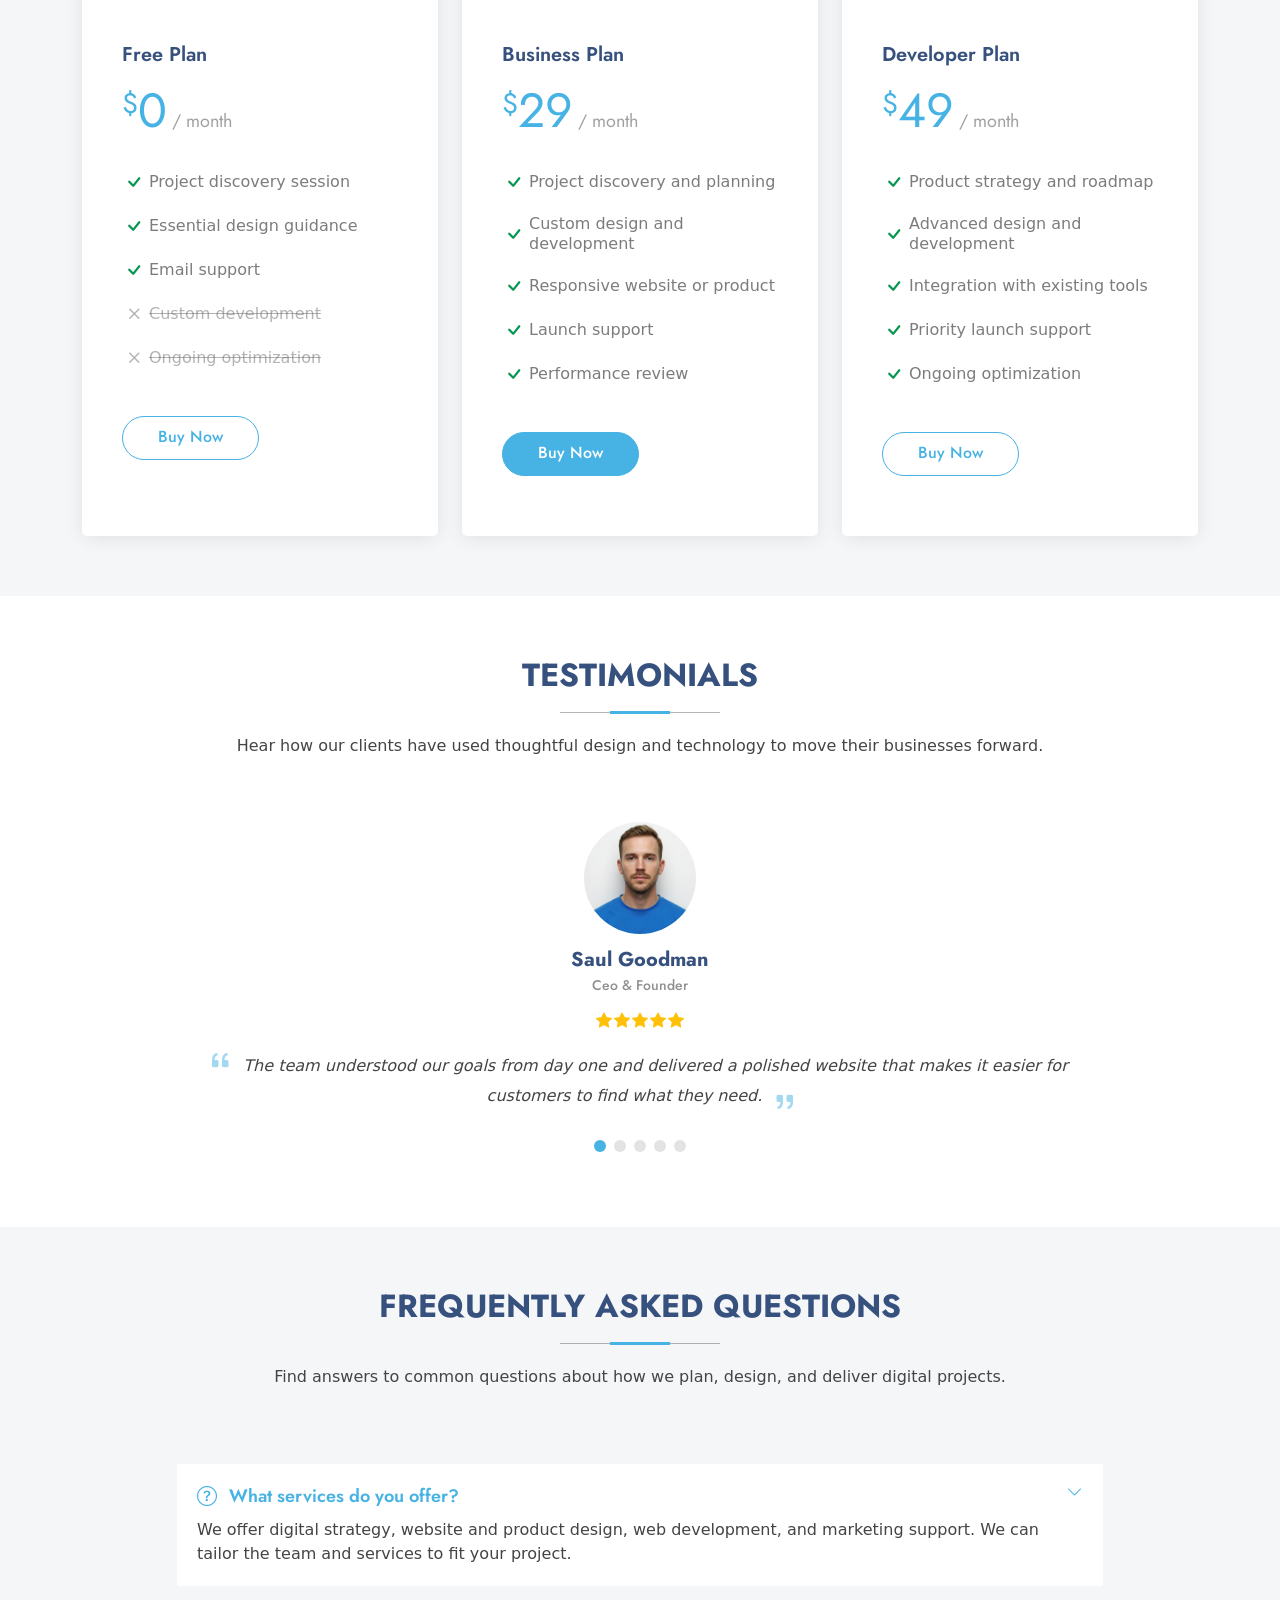
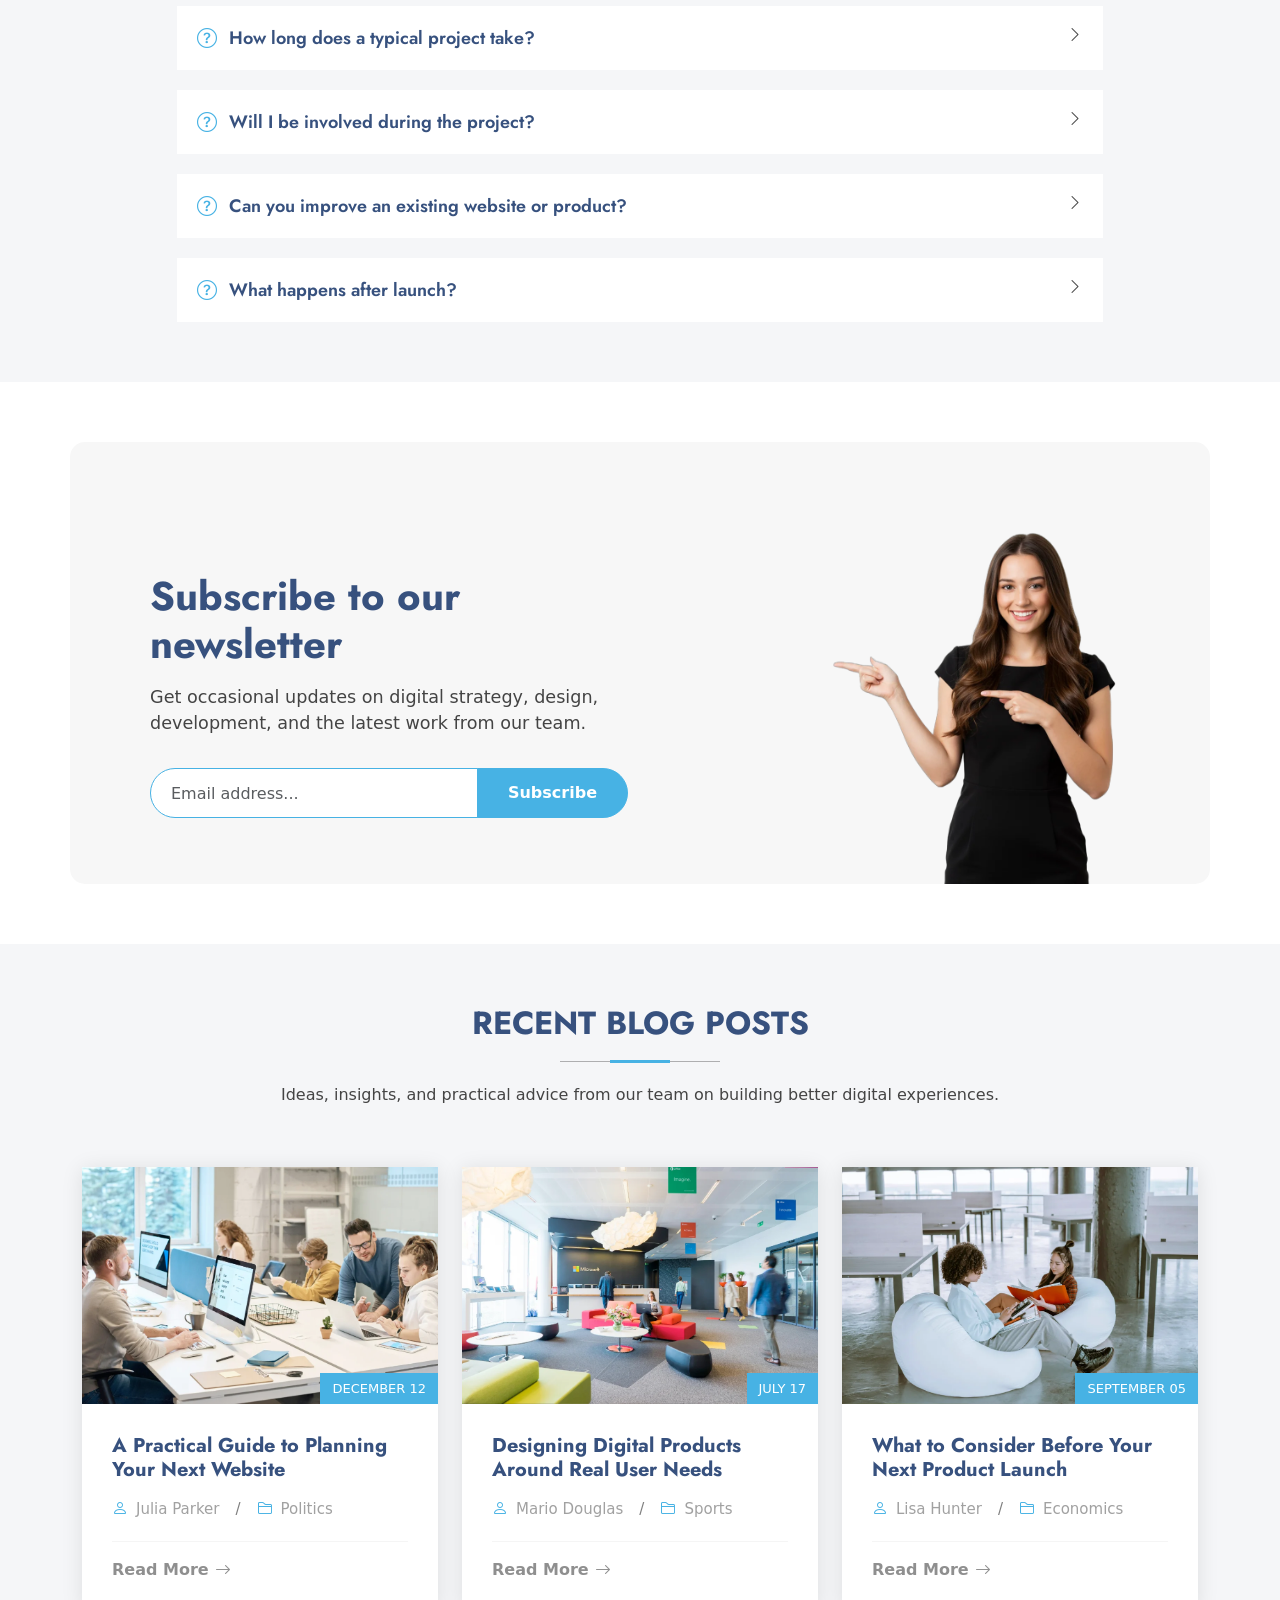
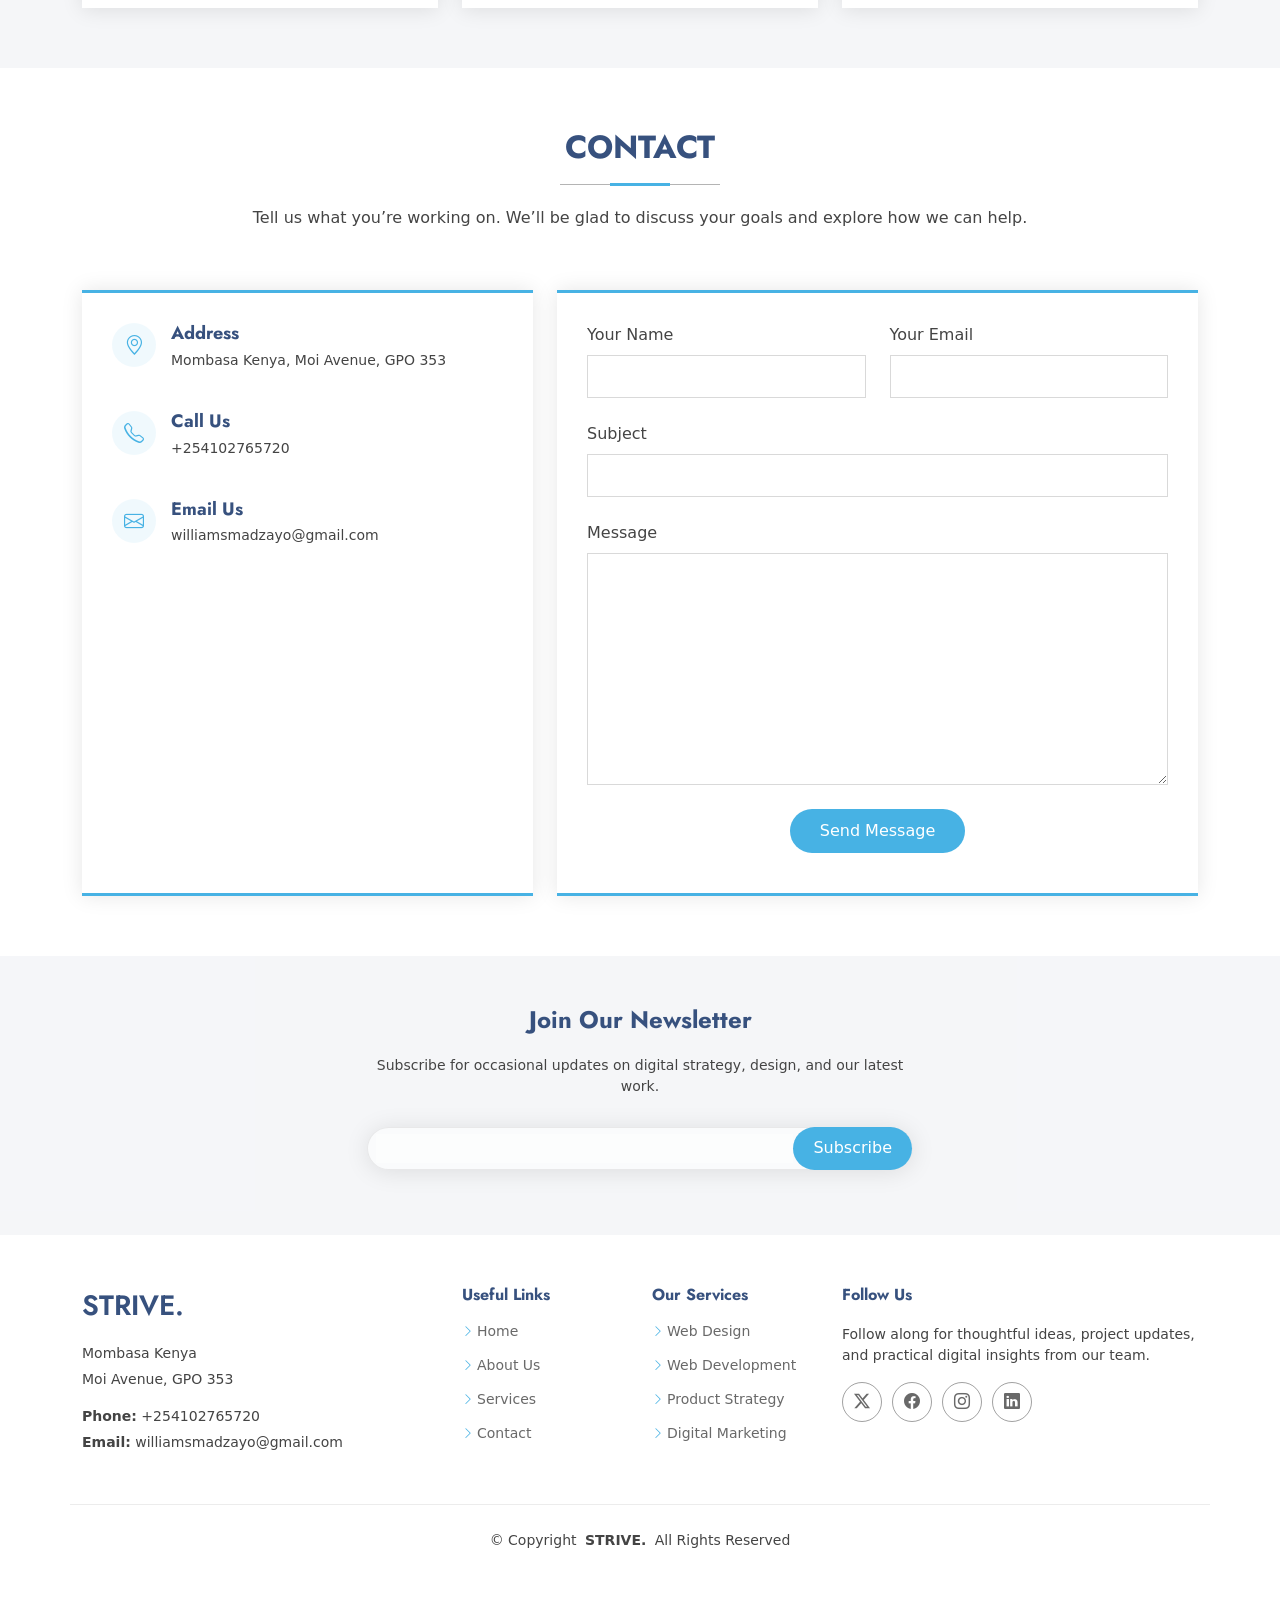
==== commit d25d64cc: "Update Google Maps iframe to display Moi Avenue, Mombasa, Kenya" ====
--- a/index.html
+++ b/index.html
@@ -1123,8 +1123,7 @@
                   <p>williamsmadzayo@gmail.com</p>
                 </div>
               </div><!-- End Info Item -->
-              <iframe src="https://www.google.com/maps/embed?pb=!1m18!1m12!1m3!1d63681.87520266719!2d39.67550377419373!3d-3.9963180953515165!2m3!1f0!2f0!3f0!3m2!1i1024!2i768!4f13.1!3m3!1m2!1s0x18400dc9042093c7%3A0x9576d364a78e35d1!2sBamburi%2C%20Mombasa!5e0!3m2!1sen!2ske!4v1792871687700!5m2!1sen!2ske" width="600" height="450" style="border:0;" allowfullscreen="" loading="lazy" referrerpolicy="strict-origin-when-cross-origin"></iframe>
-              <!-- <iframe src="https://www.google.com/maps/embed?pb=!1m14!1m8!1m3!1d48389.78314118045!2d-74.006138!3d40.710059!3m2!1i1024!2i768!4f13.1!3m3!1m2!1s0x89c25a22a3bda30d%3A0xb89d1fe6bc499443!2sDowntown%20Conference%20Center!5e0!3m2!1sen!2sus!4v1676961268712!5m2!1sen!2sus" frameborder="0" style="border:0; width: 100%; height: 270px;" allowfullscreen="" loading="lazy" referrerpolicy="no-referrer-when-downgrade"></iframe> -->
+              <iframe src="https://www.google.com/maps?q=Moi+Avenue%2C+Mombasa%2C+Kenya&amp;output=embed" title="Map showing Moi Avenue, Mombasa, Kenya" width="100%" height="270" style="border:0;" allowfullscreen="" loading="lazy" referrerpolicy="strict-origin-when-cross-origin"></iframe>
             </div>
           </div>
 
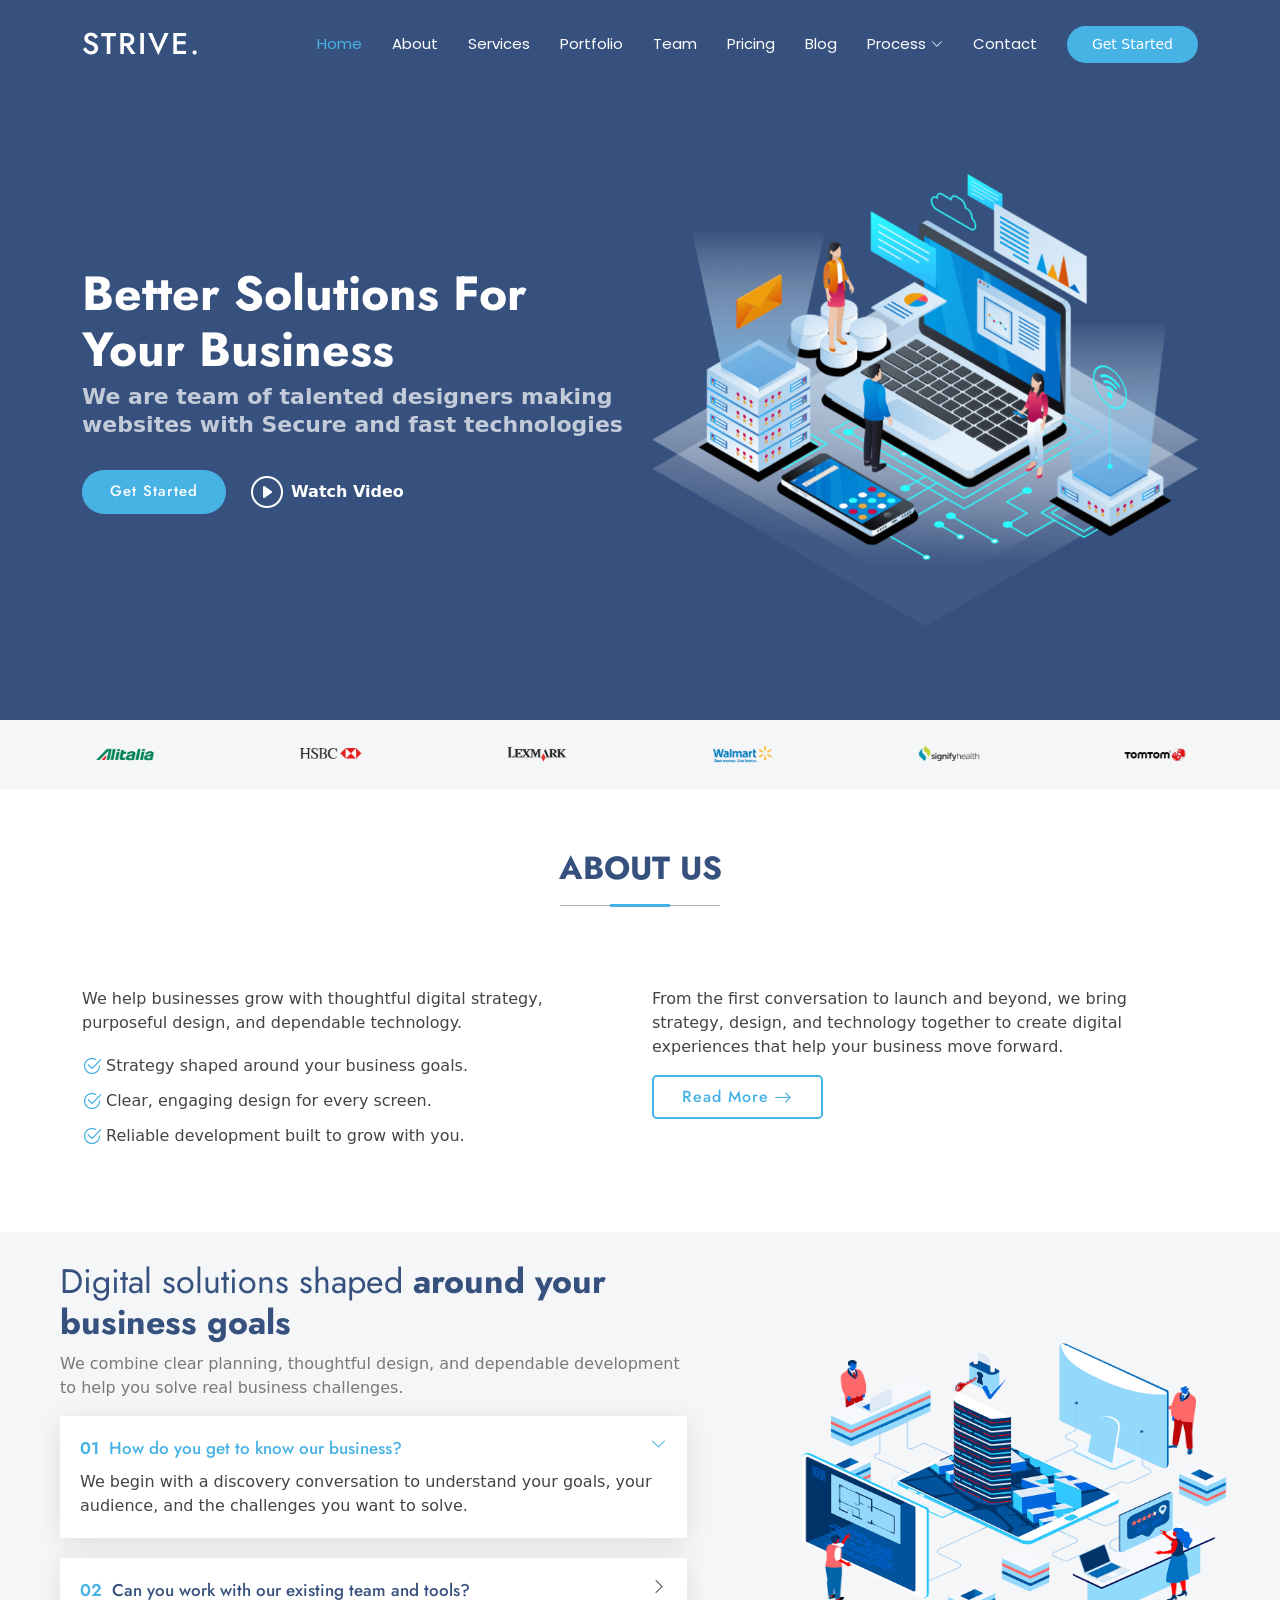
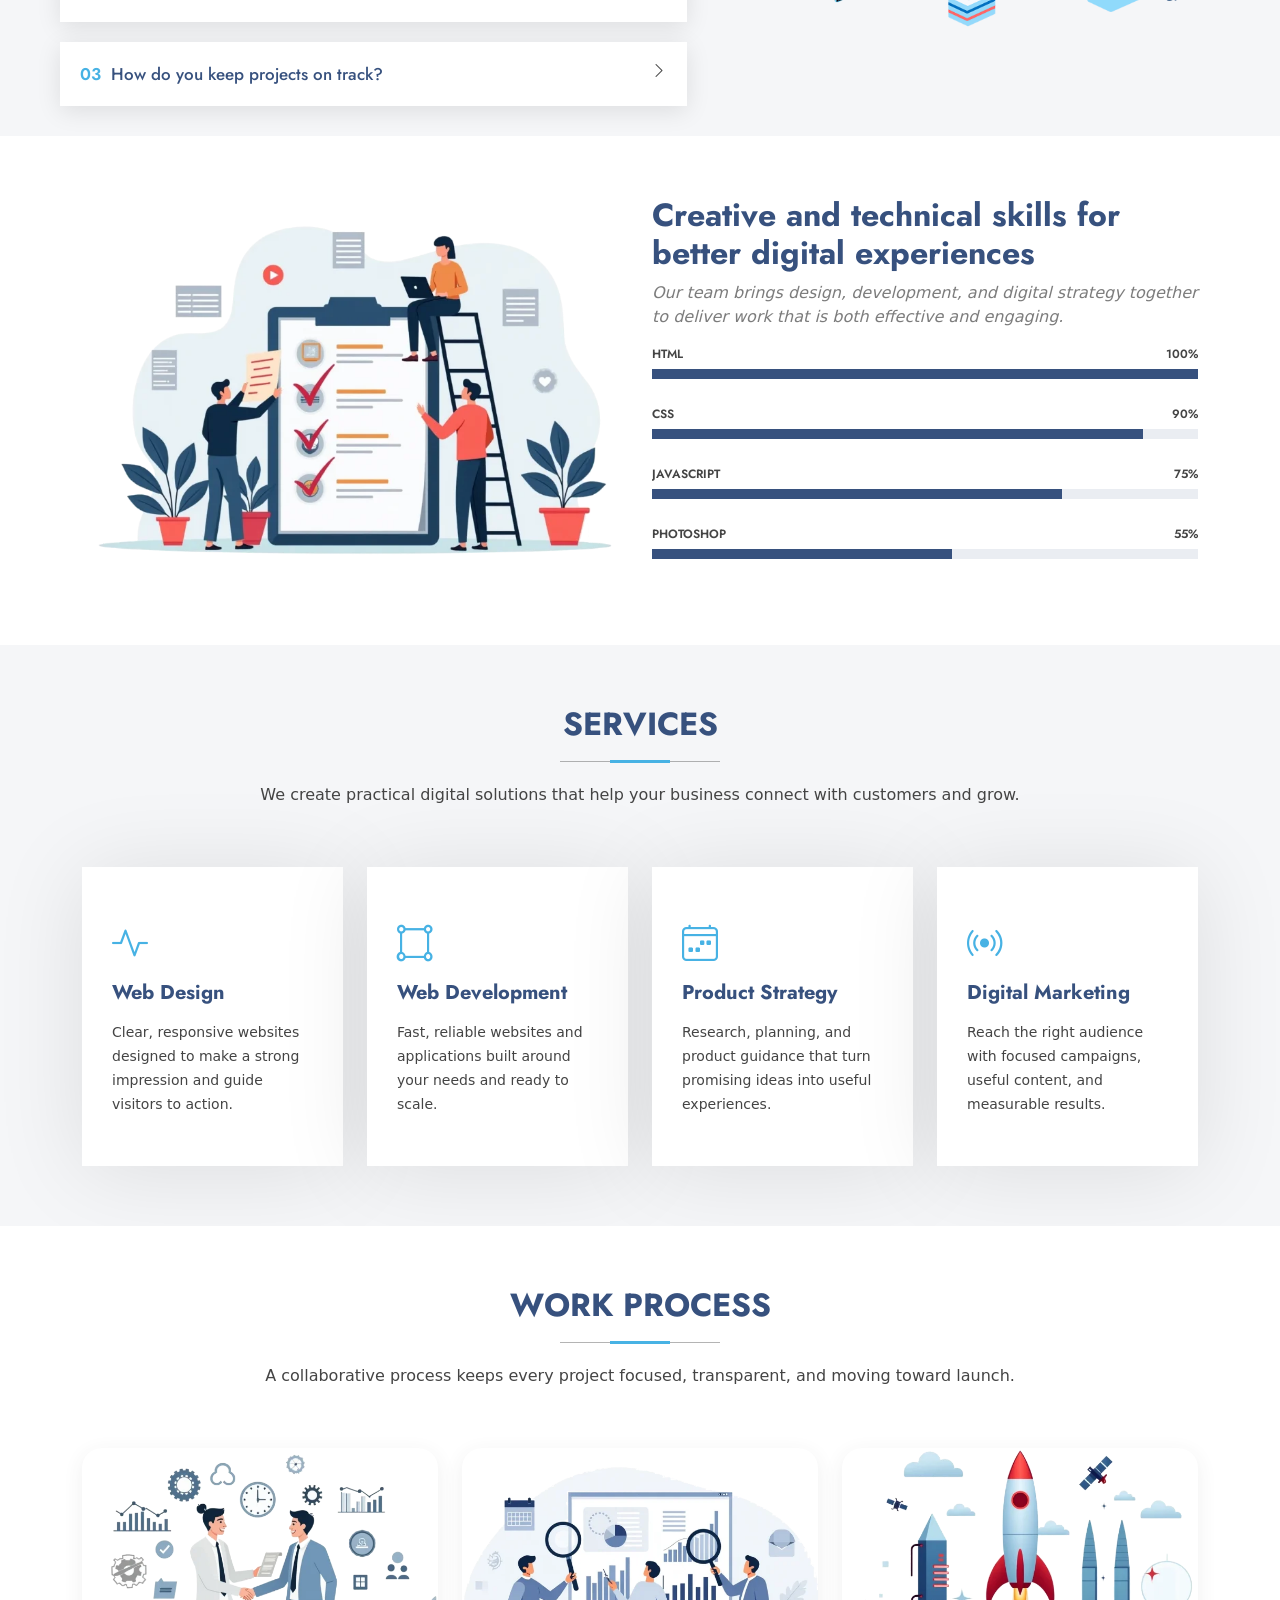
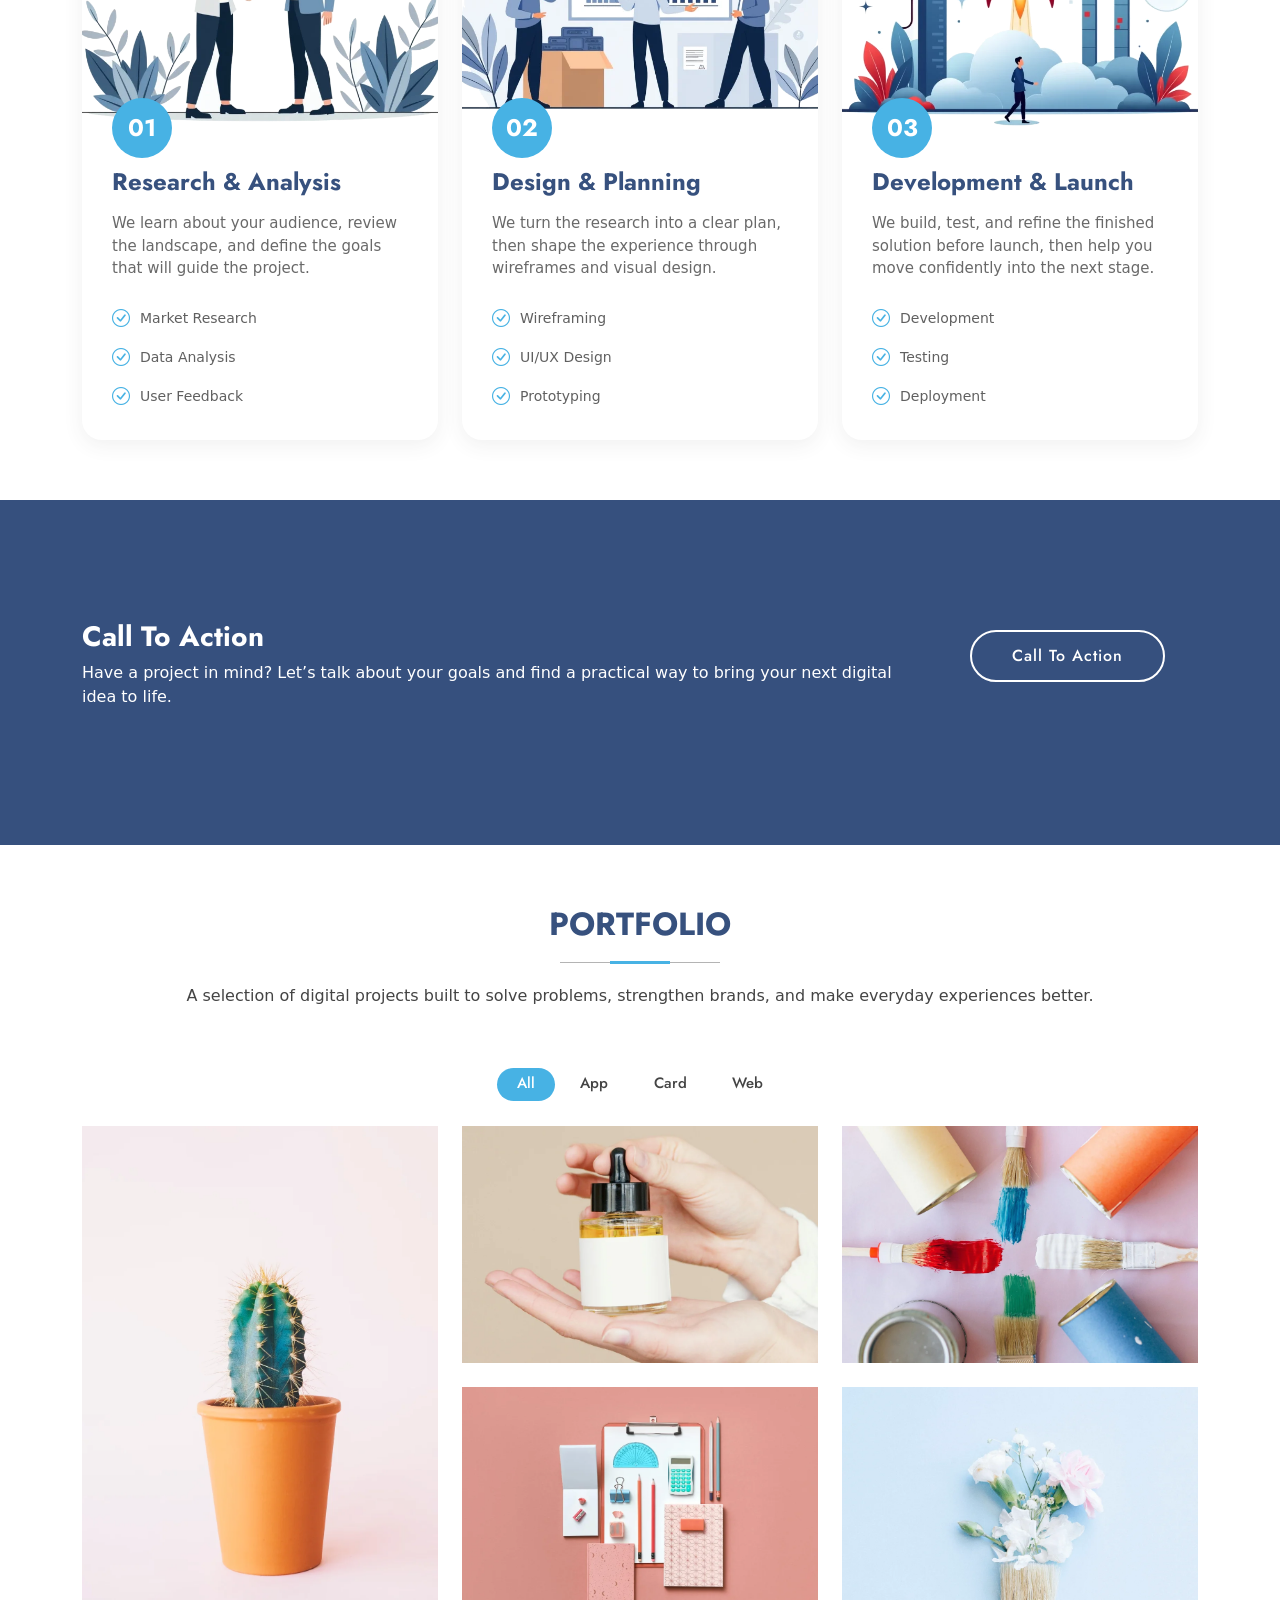
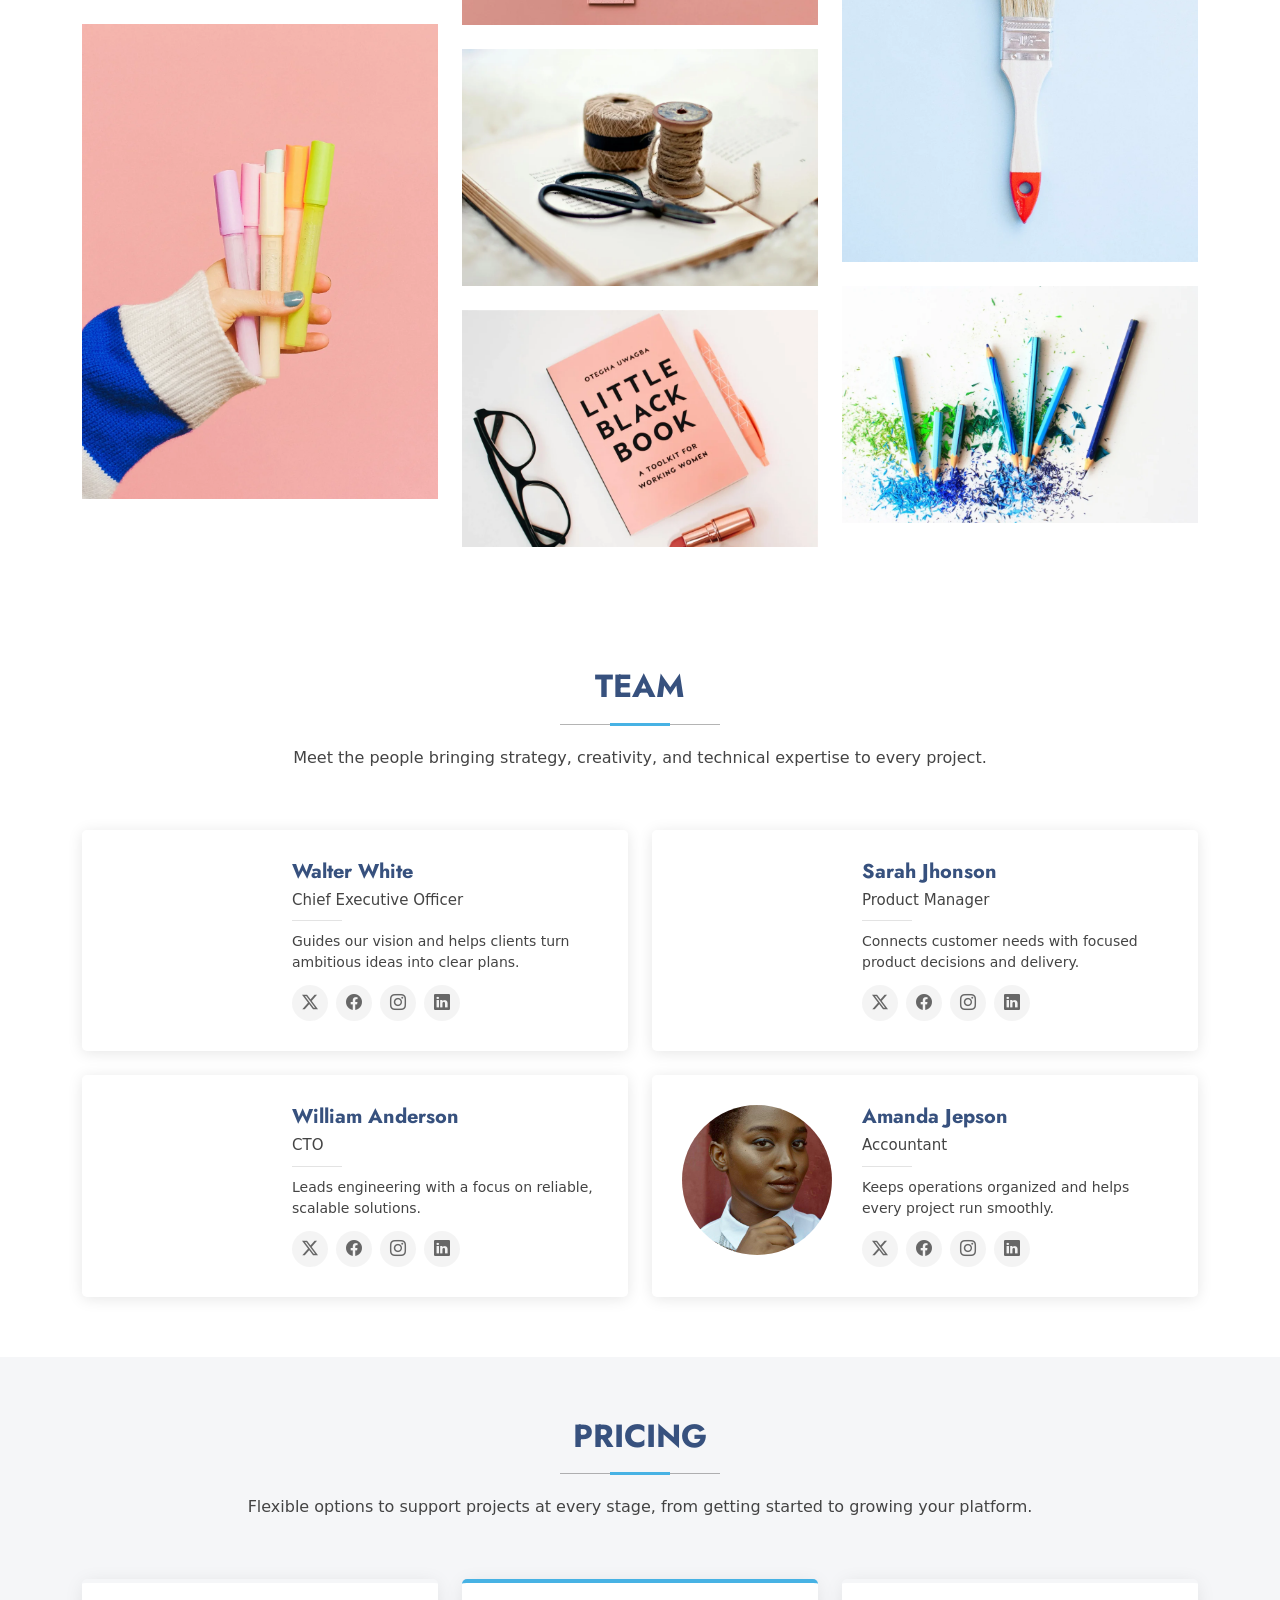
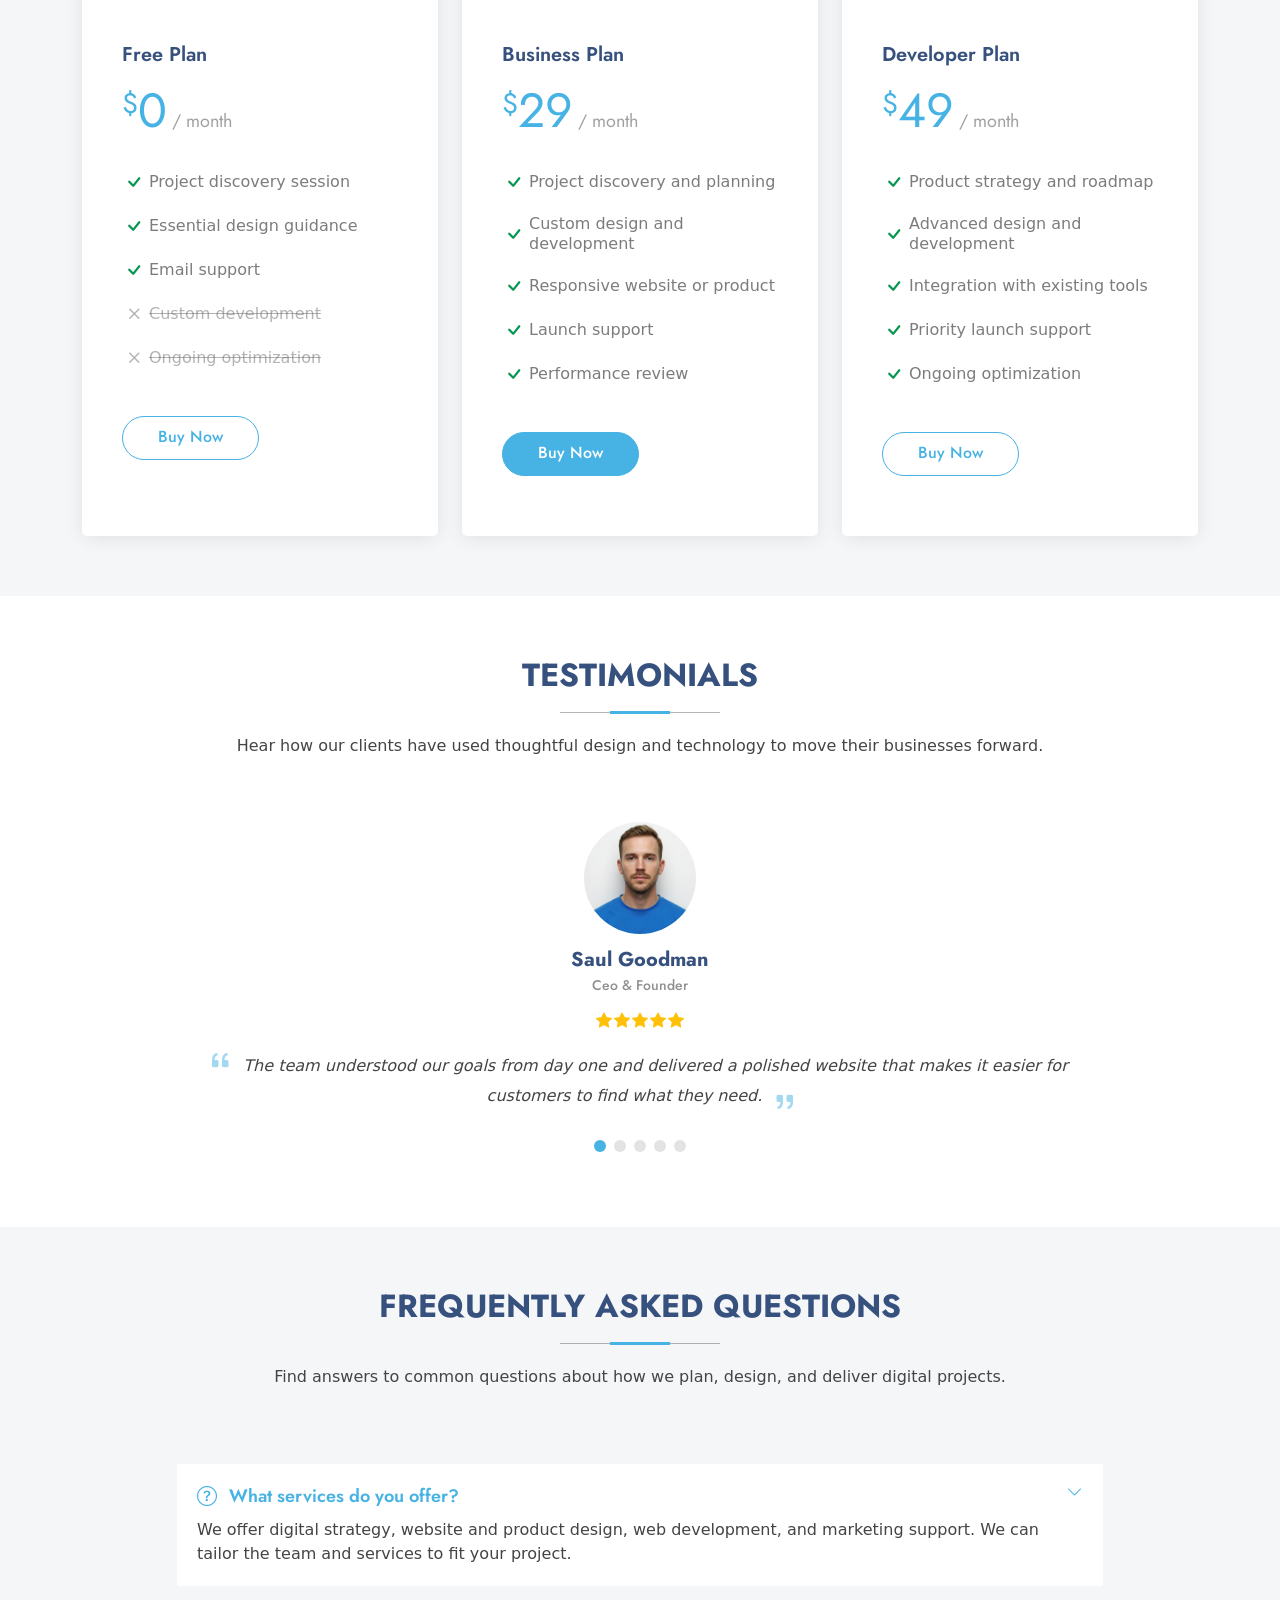
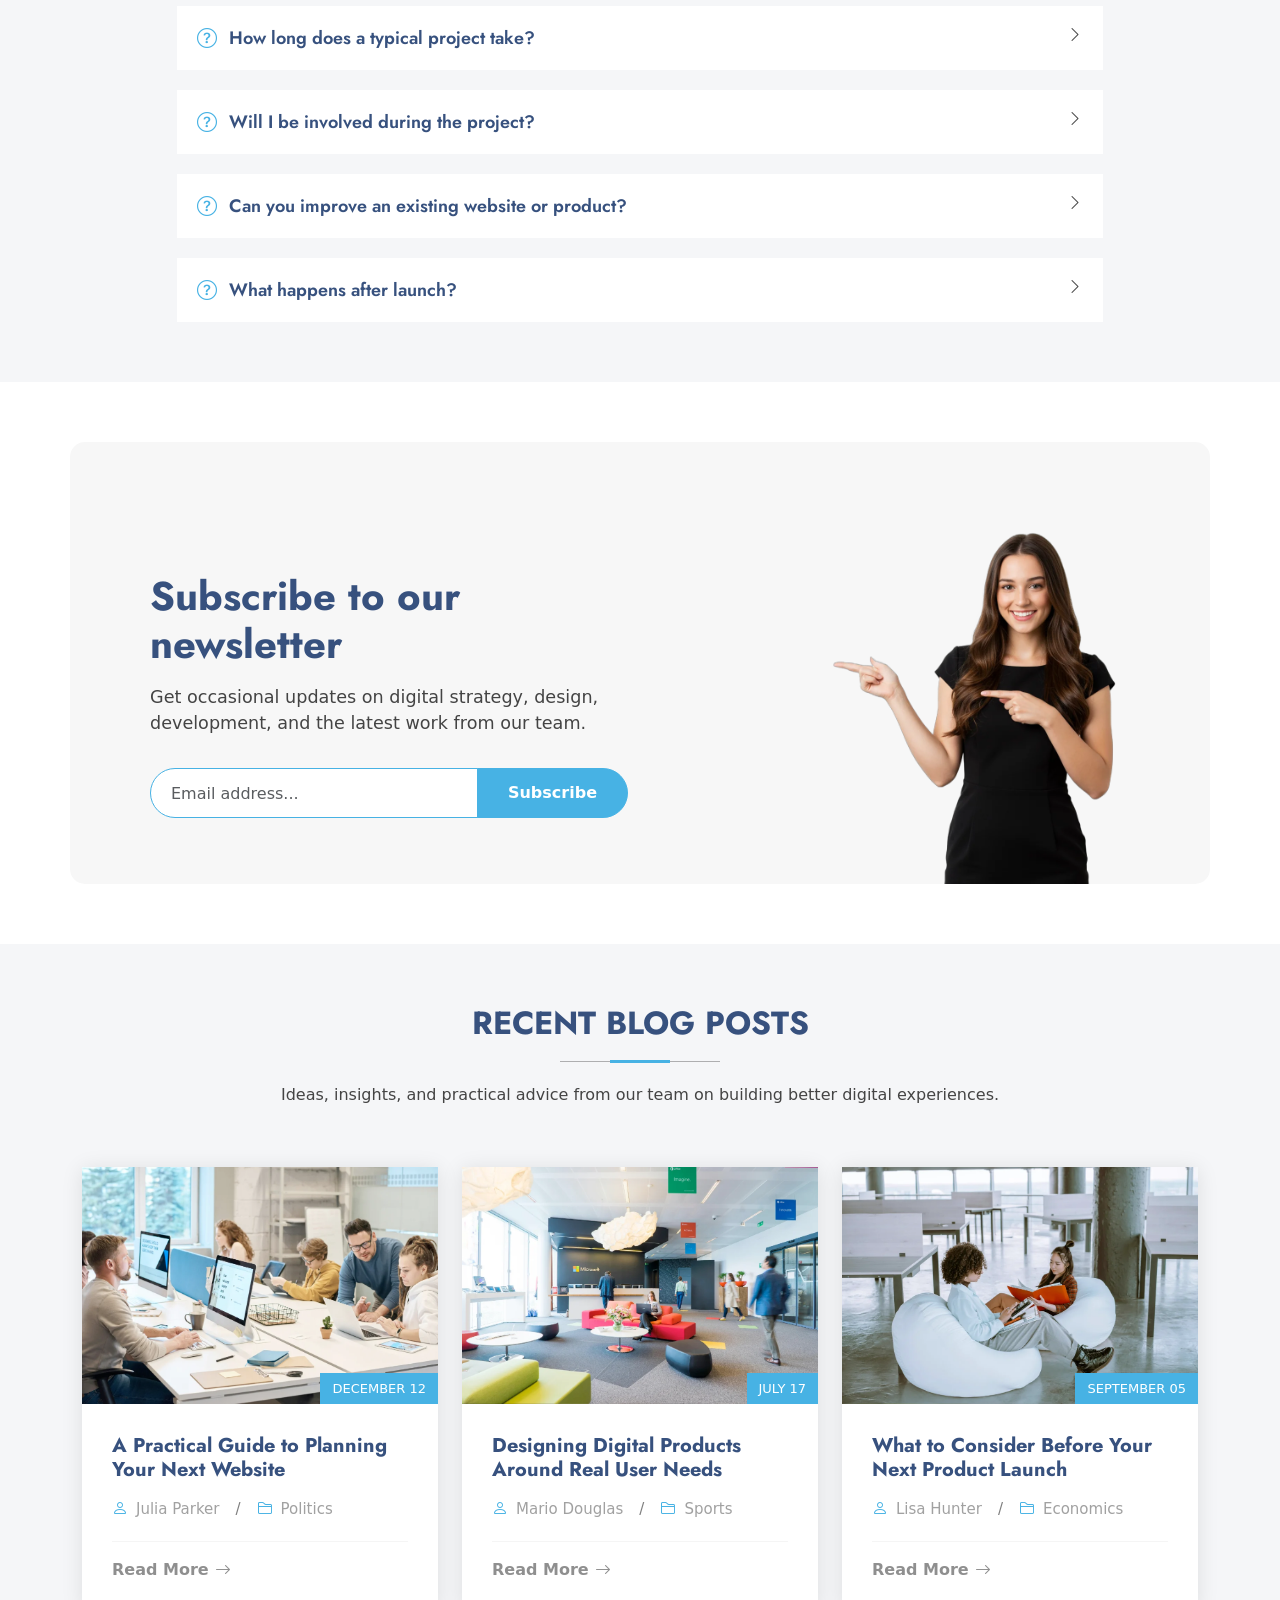
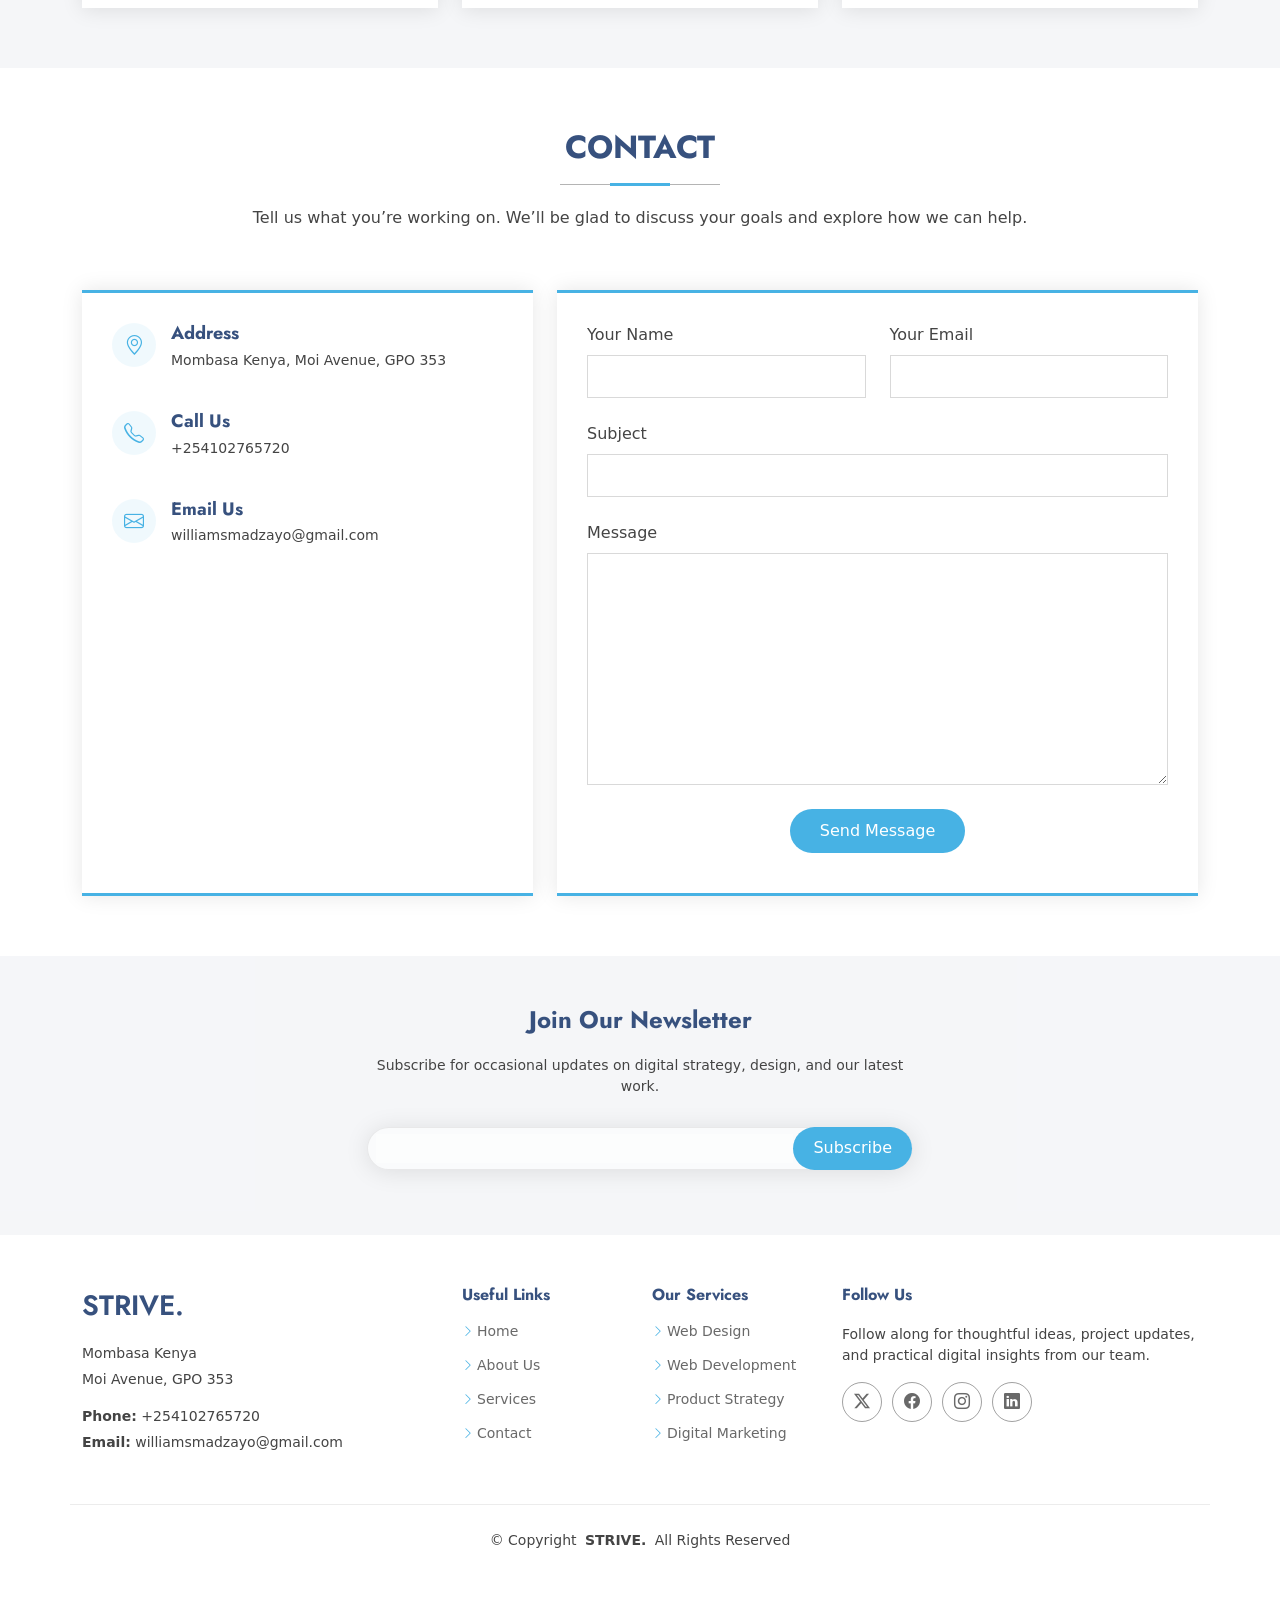
==== commit ac5f4db2: "Replace favicon links with SVG format across multiple HTML files and add favicon.svg" ====
--- a/index.html
+++ b/index.html
@@ -8,9 +8,7 @@
   <meta name="description" content="">
   <meta name="keywords" content="">
 
-  <!-- Favicons -->
-  <!-- <link href="assets/img/favicon.png" rel="icon">
-  <link href="assets/img/apple-touch-icon.png" rel="apple-touch-icon"> -->
+  <link href="assets/img/favicon.svg" rel="icon" type="image/svg+xml">
 
   <!-- Fonts -->
   <link href="https://fonts.googleapis.com" rel="preconnect">
